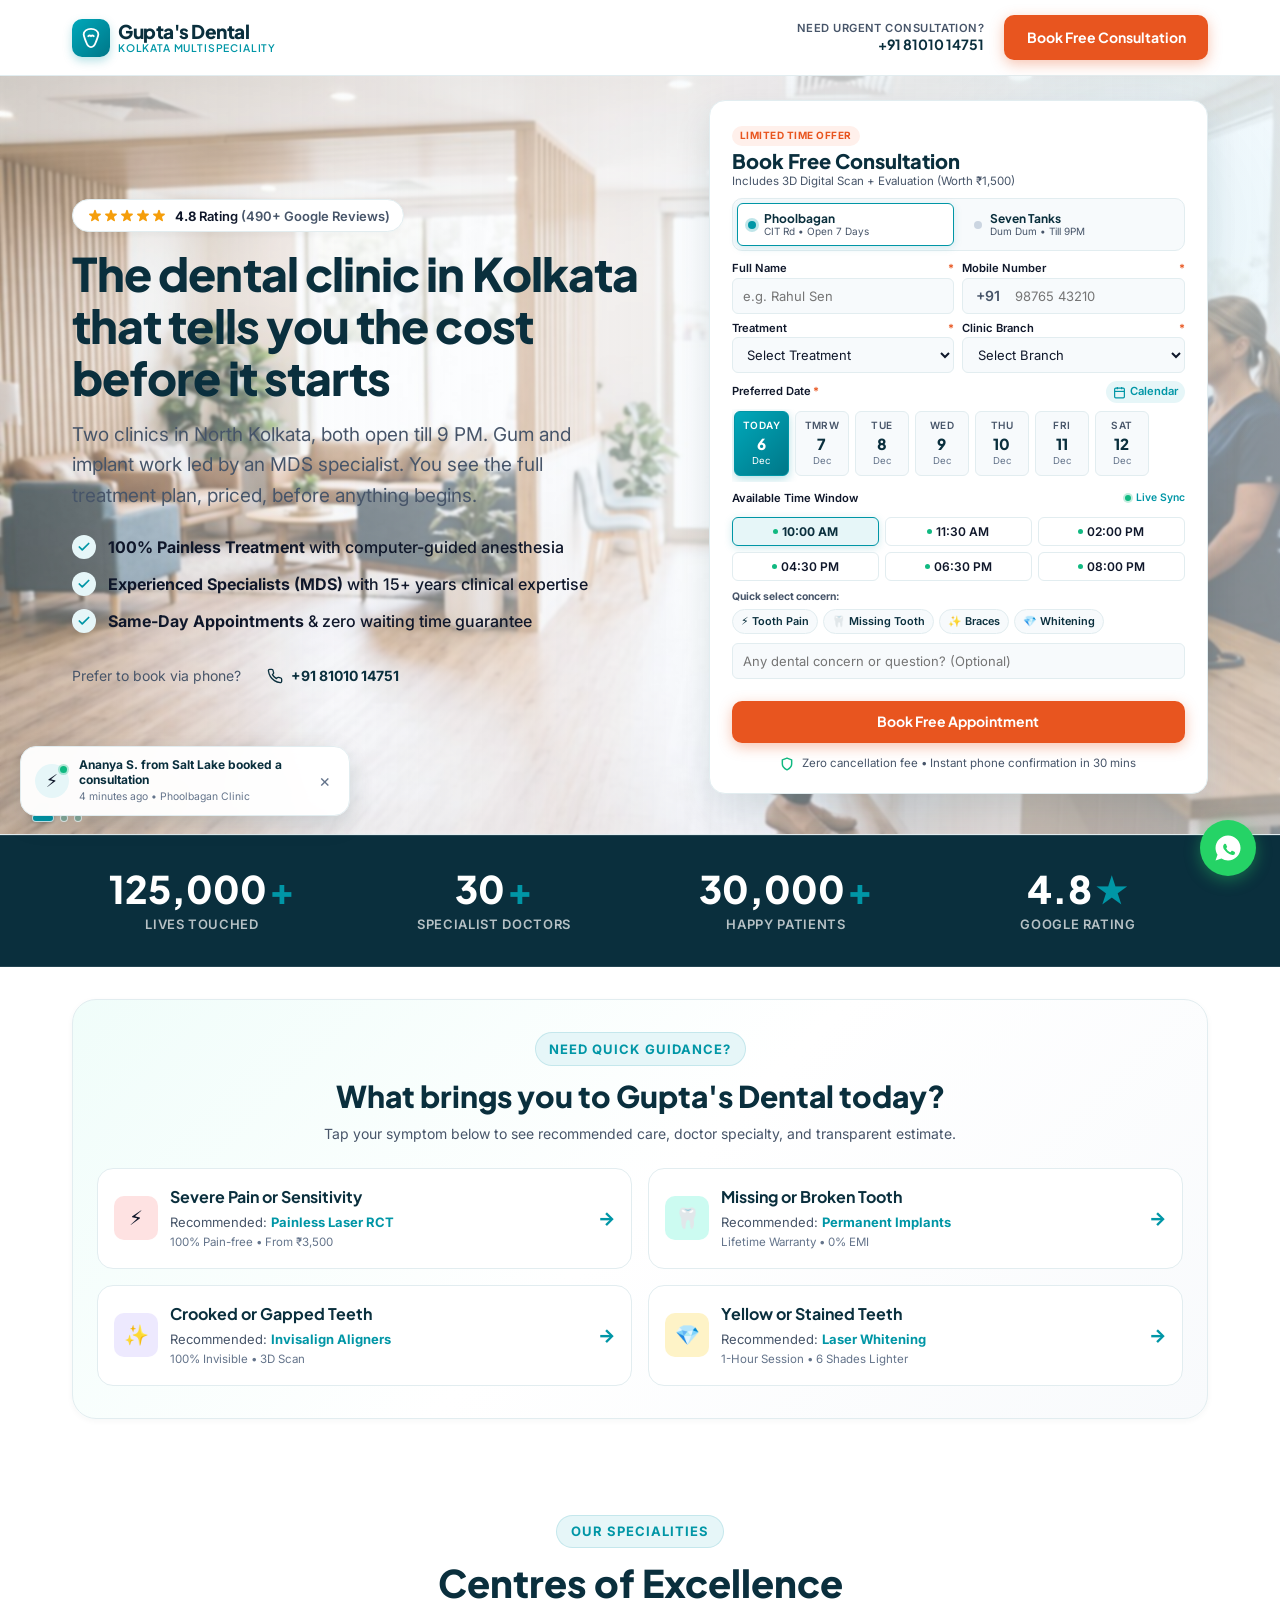
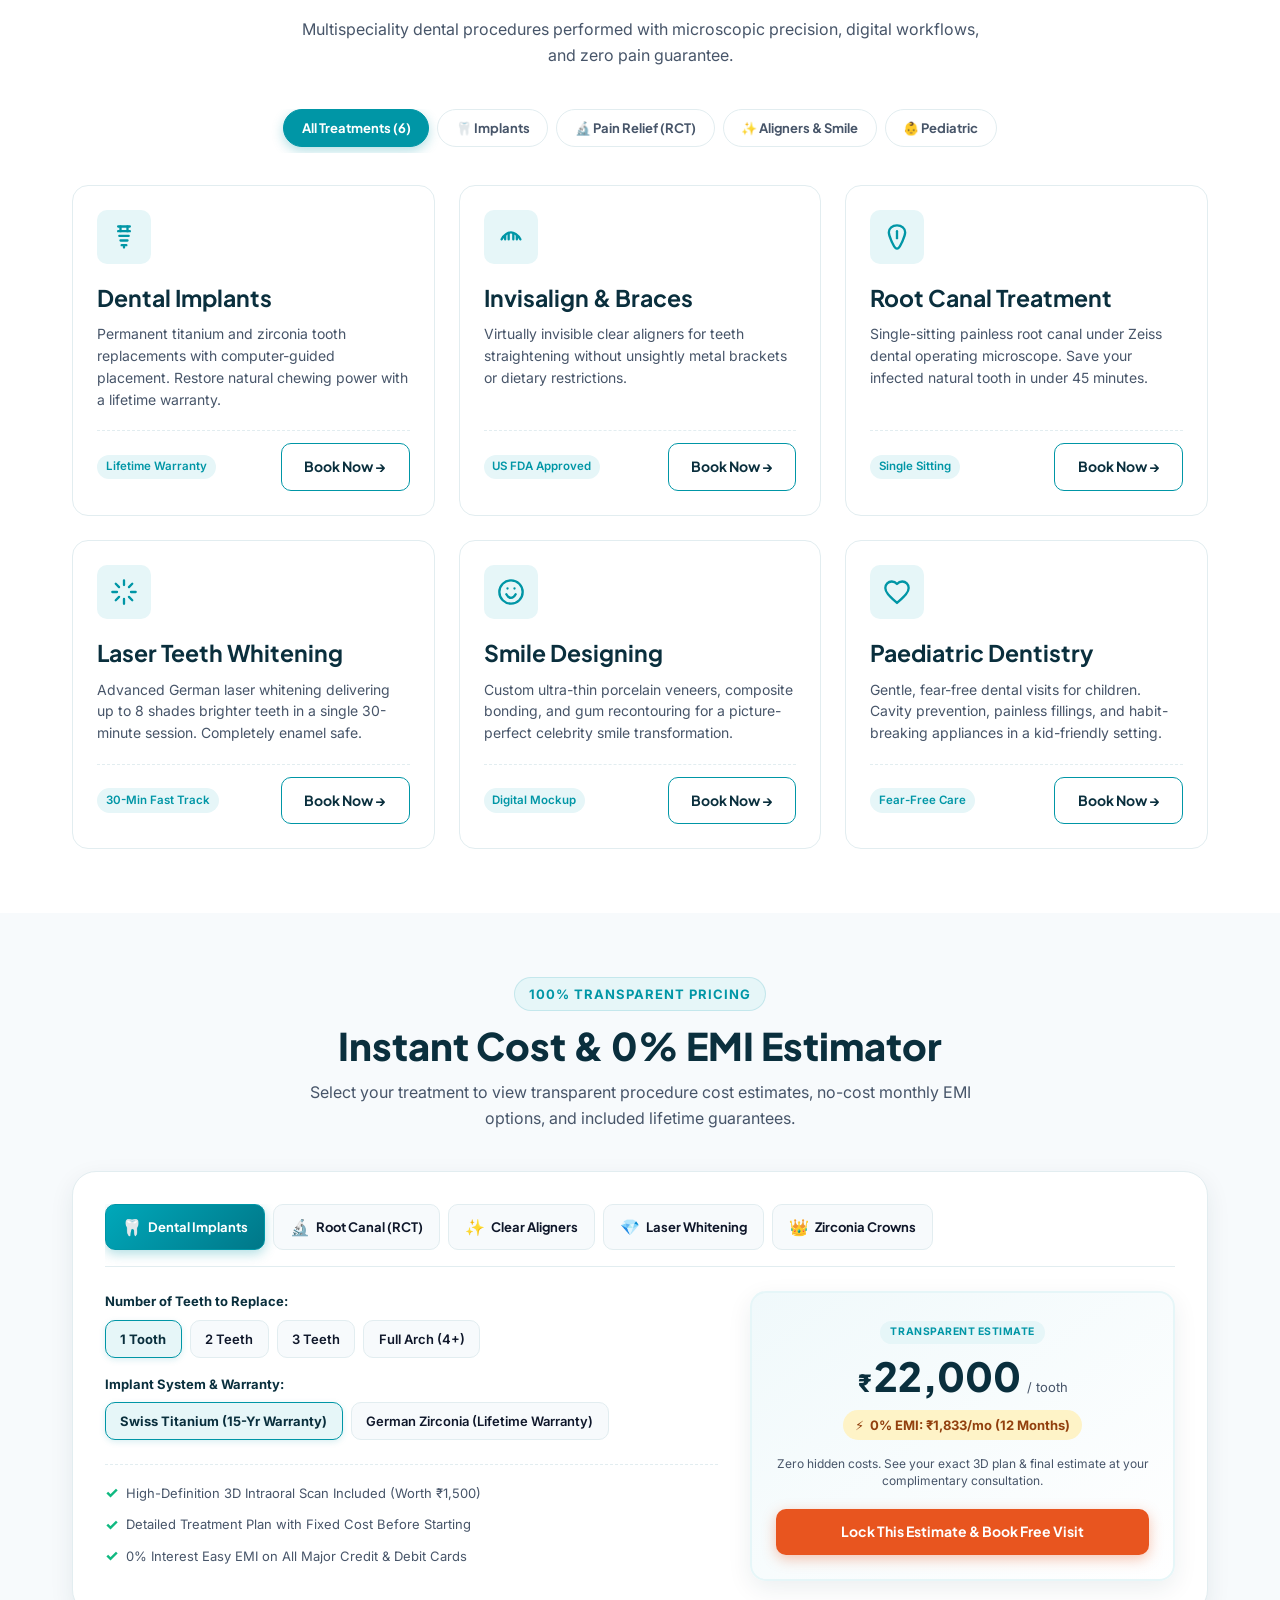
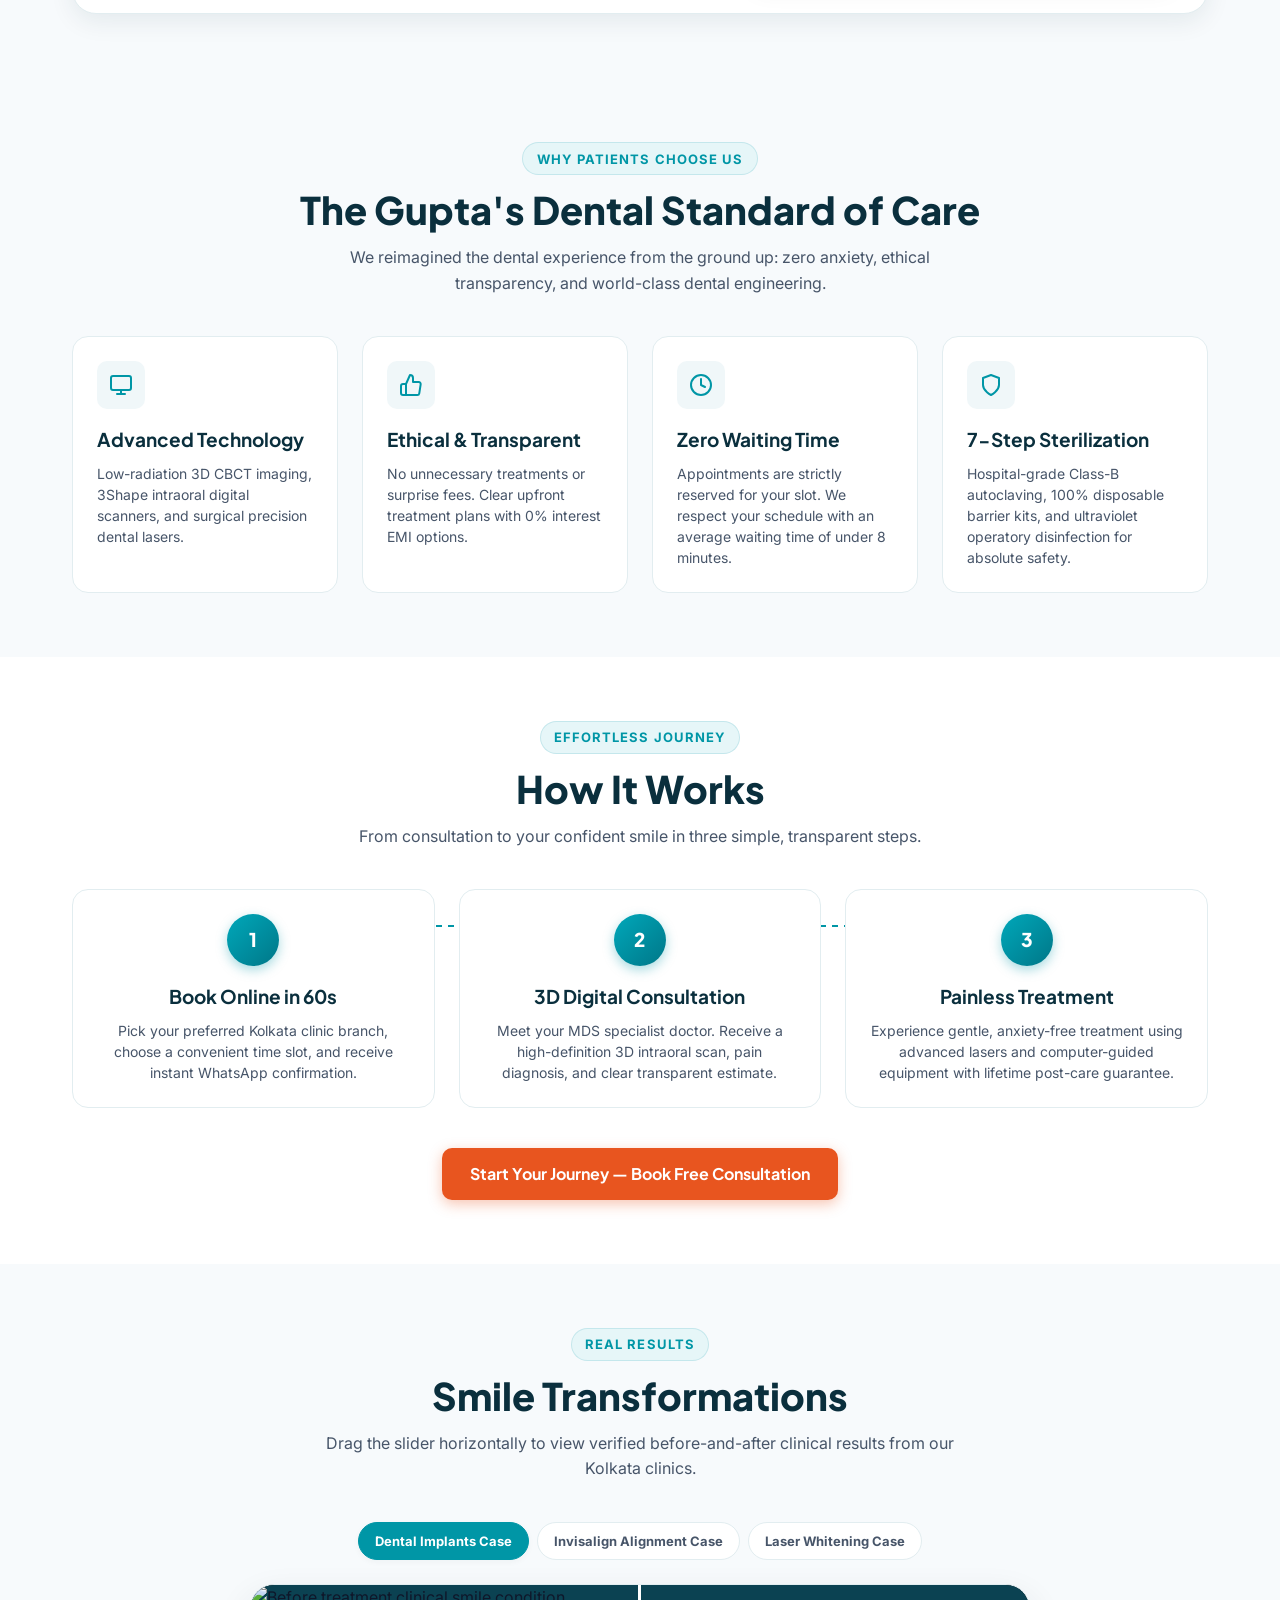
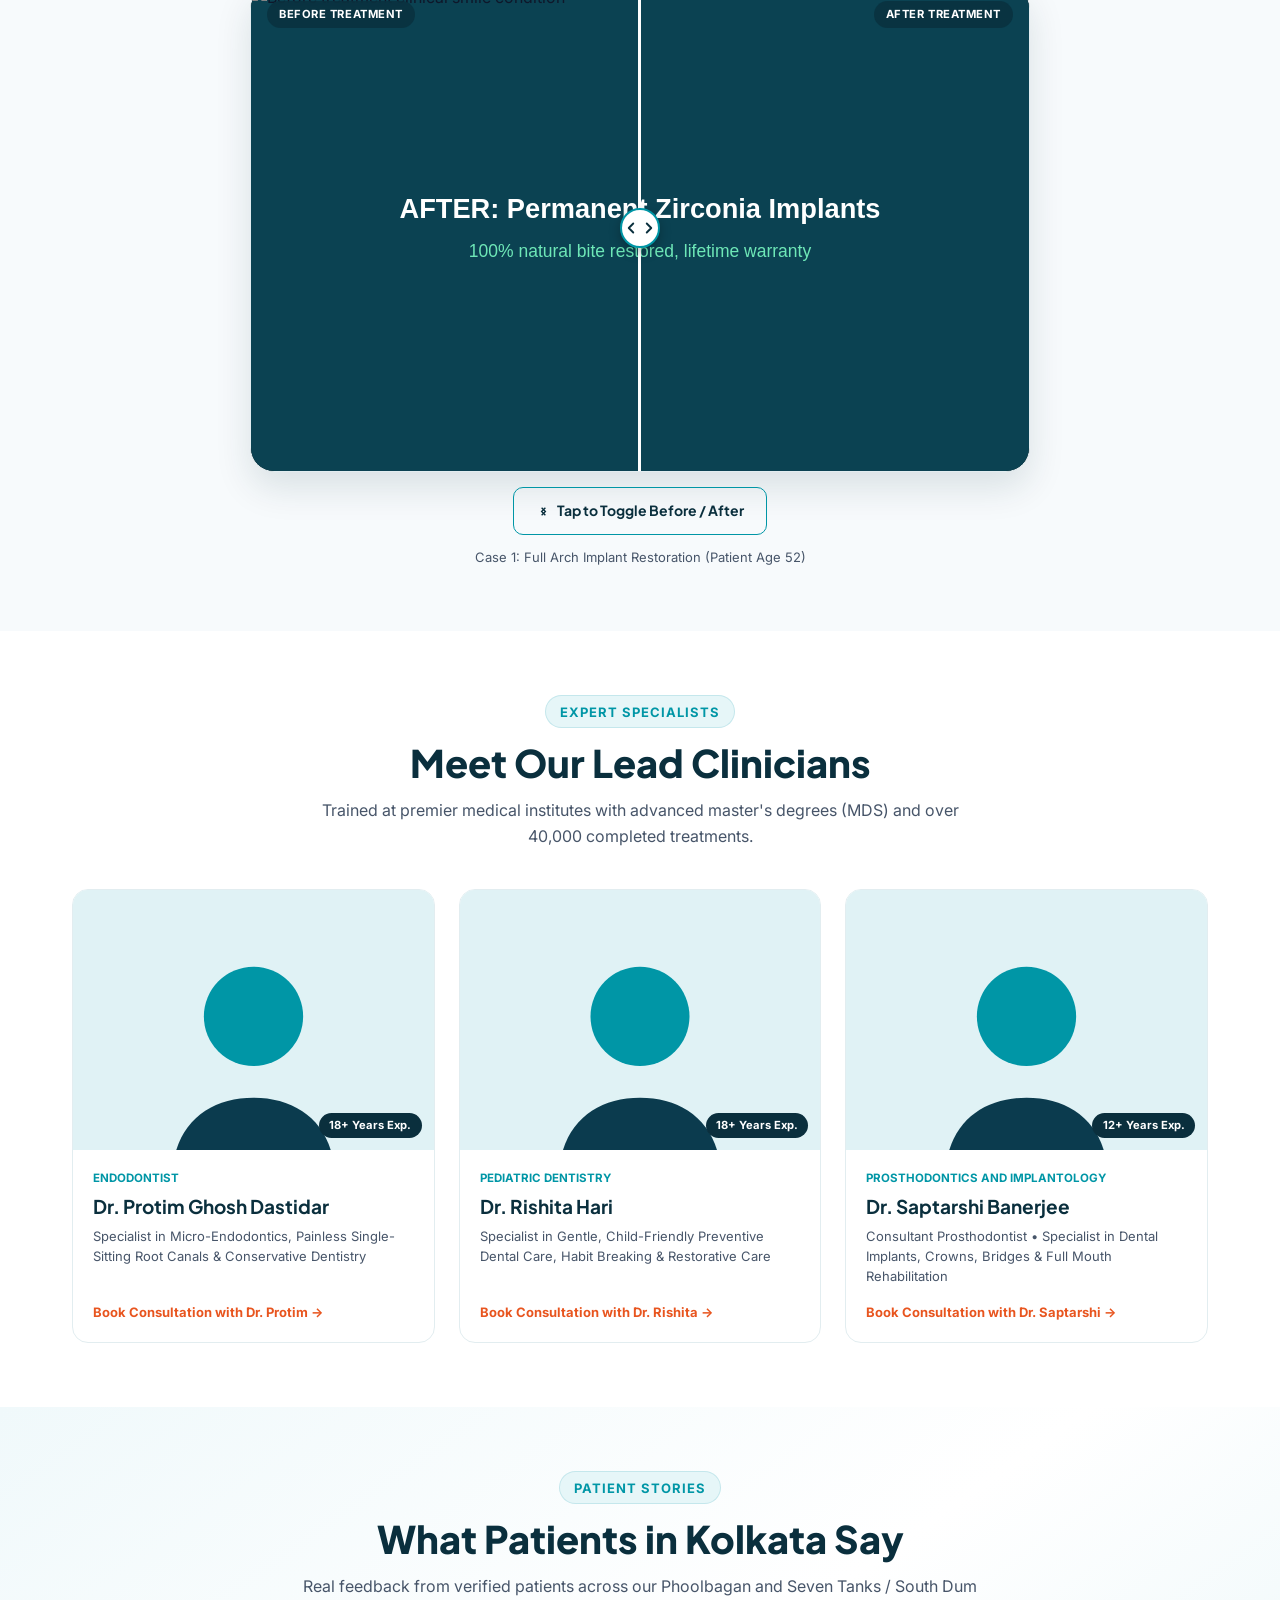
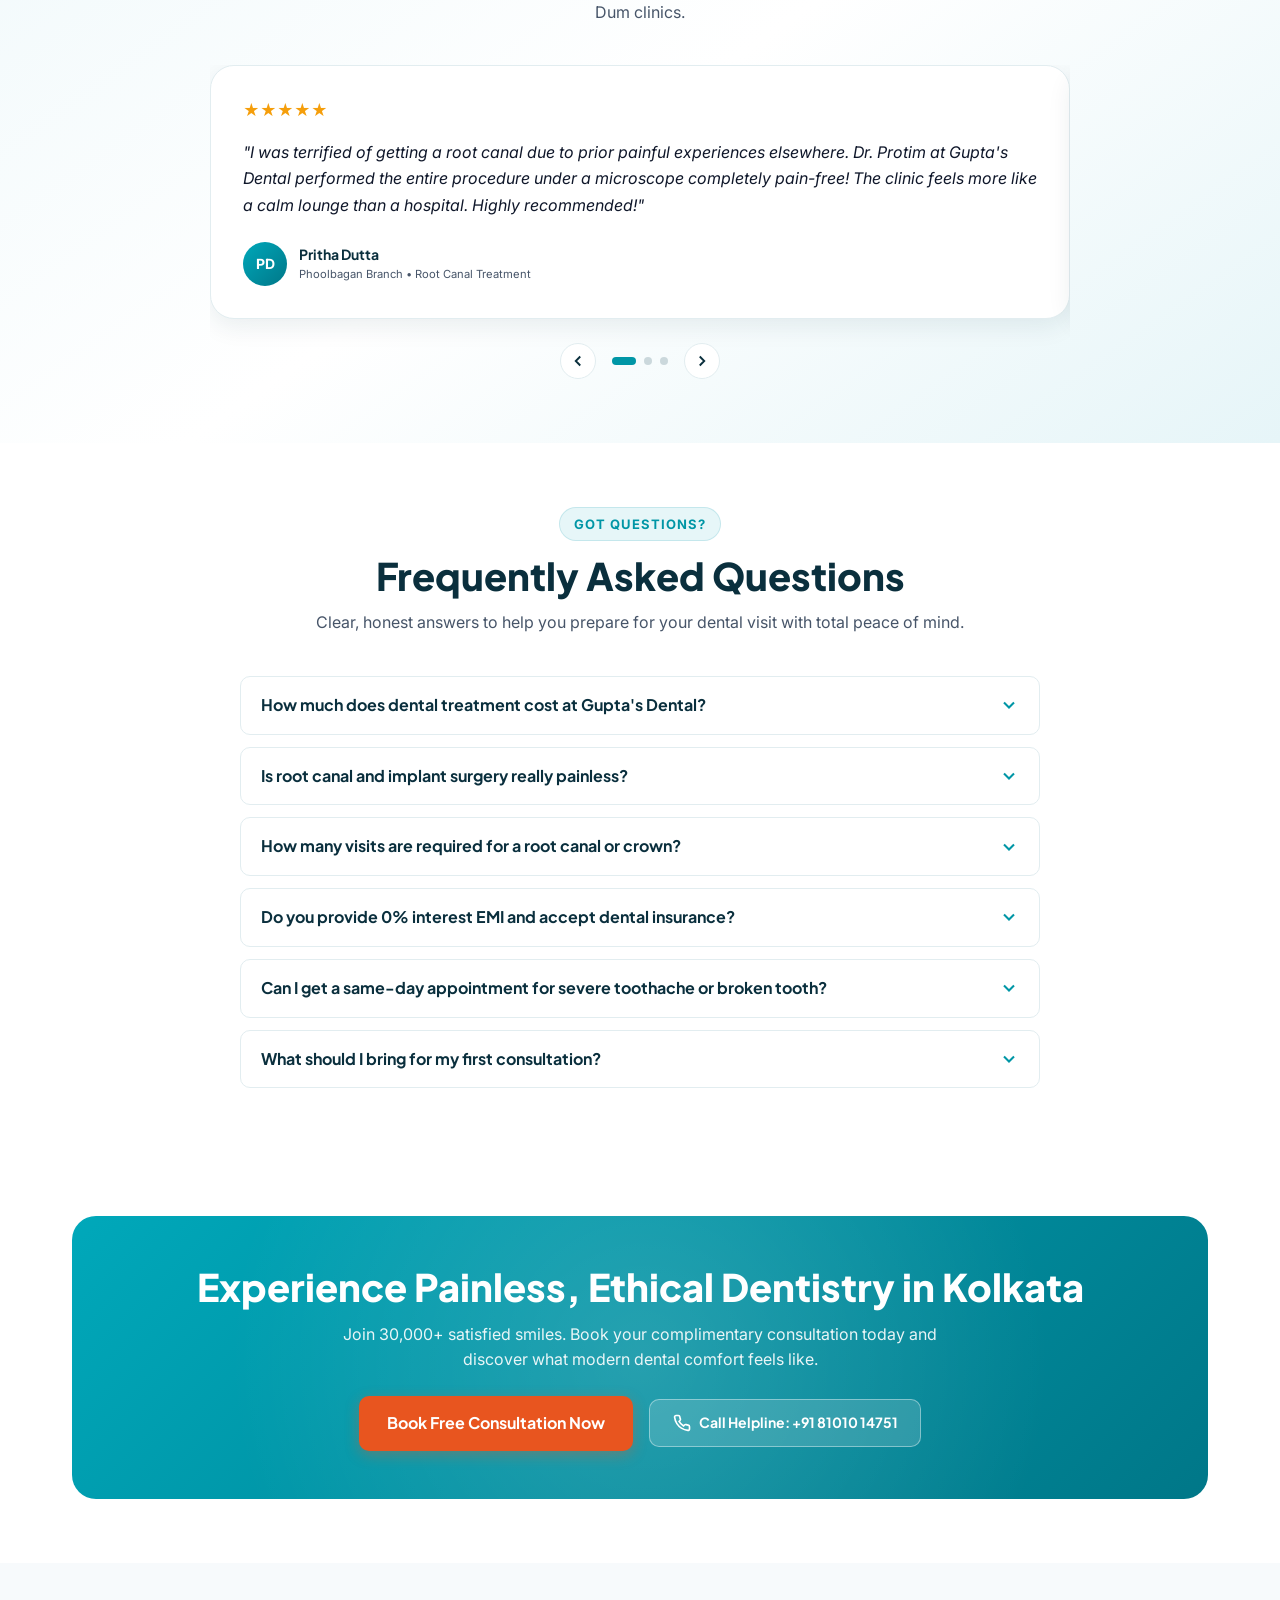
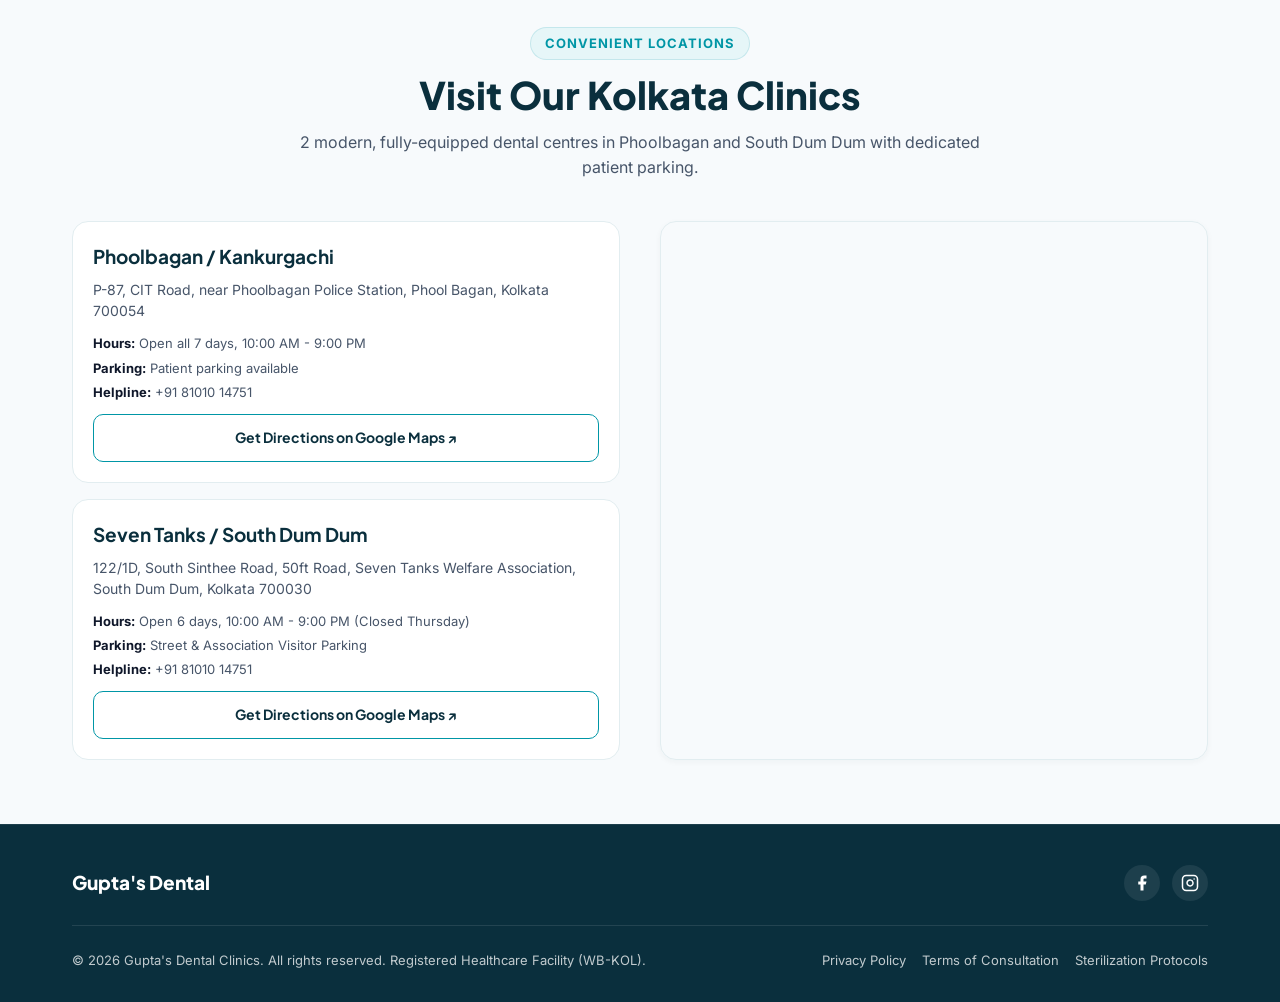
==== index.html @ f4a296d0 "Add mobile-first interactive features, cost estimatior and live slot chips" ====
<!DOCTYPE html>
<html lang="en">

<head>
    <meta charset="UTF-8">
    <meta name="viewport" content="width=device-width, initial-scale=1.0">

    <!-- SEO Meta Tags -->
    <title>Gupta's Dental | Advanced Painless Dental Care & Implants in Kolkata</title>
    <meta name="description"
        content="Book a free consultation at Gupta's Dental, Kolkata's premier clinic for dental implants, Invisalign clear aligners, painless root canals, and teeth whitening. Branches in Phoolbagan / Kankurgachi and Seven Tanks / South Dum Dum.">
    <meta name="keywords"
        content="Guptas Dental, Gupta's Dental Kolkata, dental clinic Phoolbagan, dental clinic South Dum Dum, dentist Kankurgachi, dentist Seven Tanks, dental implants Kolkata, root canal Kolkata">
    <link rel="canonical" href="https://guptasdental.in/">

    <!-- Favicon & App Icons -->
    <link rel="icon" type="image/svg+xml" href="favicon.svg">
    <link rel="icon" type="image/png" sizes="64x64" href="favicon.png">
    <link rel="apple-touch-icon" sizes="180x180" href="apple-touch-icon.png">
    <meta name="theme-color" content="#0d9488">

    <!-- Open Graph / Social Sharing -->
    <meta property="og:type" content="website">
    <meta property="og:title" content="Gupta's Dental | Your Smile, Our Priority">
    <meta property="og:description"
        content="Kolkata's trusted multispeciality dental clinic in Phoolbagan and South Dum Dum. 30+ specialists, painless procedures, 4.8★ Google rating. Book your free consultation today.">
    <meta property="og:image" content="https://guptasdental.in/images/og-preview.jpg">

    <!-- Google Fonts Preconnect -->
    <link rel="preconnect" href="https://fonts.googleapis.com">
    <link rel="preconnect" href="https://fonts.gstatic.com" crossorigin>
    <link
        href="https://fonts.googleapis.com/css2?family=Inter:wght@400;500;600&family=Plus+Jakarta+Sans:wght@600;700;800&display=swap"
        rel="stylesheet">

    <link rel="stylesheet" href="style.css">

    <!-- LocalBusiness Schema (JSON-LD) for Dental Clinic -->
    <script type="application/ld+json">
  {
    "@context": "https://schema.org",
    "@type": "Dentist",
    "name": "Gupta's Dental",
    "image": "https://guptasdental.in/images/clinic.jpg",
    "telephone": "+91-81010-14751",
    "email": "prasaha018@gmail.com",
    "priceRange": "₹₹",
    "address": {
      "@type": "PostalAddress",
      "streetAddress": "P-87, CIT Road, near Phoolbagan Police Station, Phool Bagan",
      "addressLocality": "Kolkata",
      "addressRegion": "West Bengal",
      "postalCode": "700054",
      "addressCountry": "IN"
    },
    "geo": {
      "@type": "GeoCoordinates",
      "latitude": "22.575677",
      "longitude": "88.390544"
    },
      "latitude": "22.550239",
      "longitude": "88.351230"
    },
    "openingHoursSpecification": {
      "@type": "OpeningHoursSpecification",
      "dayOfWeek": ["Monday", "Tuesday", "Wednesday", "Thursday", "Friday", "Saturday", "Sunday"],
      "opens": "09:00",
      "closes": "21:00"
    },
    "aggregateRating": {
      "@type": "AggregateRating",
      "ratingValue": "4.8",
      "reviewCount": "490"
    }
  }
  </script>
</head>

<body>

    <!-- ========================================================================
       SECTION 1: Minimal Sticky Header
       ======================================================================== -->
    <header class="site-header" role="banner">
        <div class="container header-container">

            <!-- Brand Logo Left -->
            <a href="#" class="brand-logo" aria-label="Gupta's Dental Home">
                <div class="brand-icon-box" aria-hidden="true">
                    <!-- Medical Tooth SVG Icon -->
                    <svg width="22" height="22" viewBox="0 0 24 24" fill="none" stroke="currentColor" stroke-width="2"
                        stroke-linecap="round" stroke-linejoin="round">
                        <path
                            d="M12 2C7.5 2 4 4.5 4 8c0 2.5 1.5 5 2.5 8 .8 2.3 2 6 5.5 6s4.7-3.7 5.5-6c1-3 2.5-5.5 2.5-8 0-3.5-3.5-6-8-6z">
                        </path>
                        <path d="M9 10c1-1 2-1 3 0 1-1 2-1 3 0"></path>
                    </svg>
                </div>
                <div class="brand-text">
                    <!-- PLACEHOLDER: Brand Name & Tagline -->
                    <span class="brand-title" data-brand-name>Gupta's Dental</span>
                    <span class="brand-tag">Kolkata Multispeciality</span>
                </div>
            </a>

            <!-- Header Actions Right -->
            <div class="header-actions">
                <!-- Desktop Phone Display -->
                <a href="tel:+918101014751" class="header-phone-text" data-brand-tel aria-label="Call Gupta's Dental">
                    <span class="header-phone-label">Need urgent consultation?</span>
                    <span class="header-phone-number" data-brand-phone>+91 81010 14751</span>
                </a>

                <!-- Mobile Tap-to-Call Icon Button -->
                <a href="tel:+918101014751" class="header-call-btn" data-brand-tel
                    aria-label="Tap to Call Dental Clinic">
                    <svg width="18" height="18" viewBox="0 0 24 24" fill="none" stroke="currentColor" stroke-width="2.2"
                        stroke-linecap="round" stroke-linejoin="round">
                        <path
                            d="M22 16.92v3a2 2 0 0 1-2.18 2 19.79 19.79 0 0 1-8.63-3.07 19.5 19.5 0 0 1-6-6 19.79 19.79 0 0 1-3.07-8.67A2 2 0 0 1 4.11 2h3a2 2 0 0 1 2 1.72 12.84 12.84 0 0 0 .7 2.81 2 2 0 0 1-.45 2.11L8.09 9.91a16 16 0 0 0 6 6l1.27-1.27a2 2 0 0 1 2.11-.45 12.84 12.84 0 0 0 2.81.7A2 2 0 0 1 22 16.92z">
                        </path>
                    </svg>
                </a>

                <!-- Primary Header CTA Button -->
                <button type="button" class="btn btn-cta" data-scroll-to-form>
                    Book Free Consultation
                </button>
            </div>

        </div>
    </header>

    <main id="main-content">

        <!-- ========================================================================
         SECTION 2: Hero with Direct Booking Form (Above The Fold)
         ======================================================================== -->
        <section class="hero-section" id="hero" aria-labelledby="hero-title">
            <!-- Hero Auto-Sliding Background Images -->
            <!-- PLACEHOLDER: Hero Clinic Background Carousel (Image1, image2, Image3) -->
            <div class="hero-bg-slider" id="hero-bg-slider" aria-hidden="true">
                <div class="hero-bg-track" id="hero-bg-track">
                    <div class="hero-bg-slide active">
                        <picture>
                            <source srcset="images/Image1-web.jpg" type="image/jpeg">
                            <img src="images/Image1.png" alt="" fetchpriority="high">
                        </picture>
                    </div>
                    <div class="hero-bg-slide">
                        <picture>
                            <source srcset="images/image2-web.jpg" type="image/jpeg">
                            <img src="images/image2.png" alt="" loading="lazy">
                        </picture>
                    </div>
                    <div class="hero-bg-slide">
                        <picture>
                            <source srcset="images/Image3-web.jpg" type="image/jpeg">
                            <img src="images/Image3.png" alt="" loading="lazy">
                        </picture>
                    </div>
                </div>
                <!-- High-contrast medical scrim overlay -->
                <div class="hero-bg-overlay"></div>
                <!-- Subtle background slide indicator dots -->
                <div class="hero-bg-indicators" id="hero-bg-indicators"></div>
            </div>

            <div class="container hero-container">
                <div class="hero-grid">

                    <!-- Left Column: Trust, Headline, Bullets -->
                    <div class="hero-content">

                        <!-- Google Review Rating Badge -->
                        <div class="rating-badge" role="region" aria-label="Google Patient Rating">
                            <div class="stars" aria-hidden="true">
                                <!-- 5 Stars SVG -->
                                <svg width="16" height="16" fill="currentColor" viewBox="0 0 20 20">
                                    <path
                                        d="M9.049 2.927c.3-.921 1.603-.921 1.902 0l1.07 3.292a1 1 0 00.95.69h3.462c.969 0 1.371 1.24.588 1.81l-2.8 2.034a1 1 0 00-.364 1.118l1.07 3.292c.3.921-.755 1.688-1.54 1.118l-2.8-2.034a1 1 0 00-1.175 0l-2.8 2.034c-.784.57-1.838-.197-1.539-1.118l1.07-3.292a1 1 0 00-.364-1.118L2.98 8.72c-.783-.57-.38-1.81.588-1.81h3.461a1 1 0 00.951-.69l1.07-3.292z" />
                                </svg>
                                <svg width="16" height="16" fill="currentColor" viewBox="0 0 20 20">
                                    <path
                                        d="M9.049 2.927c.3-.921 1.603-.921 1.902 0l1.07 3.292a1 1 0 00.95.69h3.462c.969 0 1.371 1.24.588 1.81l-2.8 2.034a1 1 0 00-.364 1.118l1.07 3.292c.3.921-.755 1.688-1.54 1.118l-2.8-2.034a1 1 0 00-1.175 0l-2.8 2.034c-.784.57-1.838-.197-1.539-1.118l1.07-3.292a1 1 0 00-.364-1.118L2.98 8.72c-.783-.57-.38-1.81.588-1.81h3.461a1 1 0 00.951-.69l1.07-3.292z" />
                                </svg>
                                <svg width="16" height="16" fill="currentColor" viewBox="0 0 20 20">
                                    <path
                                        d="M9.049 2.927c.3-.921 1.603-.921 1.902 0l1.07 3.292a1 1 0 00.95.69h3.462c.969 0 1.371 1.24.588 1.81l-2.8 2.034a1 1 0 00-.364 1.118l1.07 3.292c.3.921-.755 1.688-1.54 1.118l-2.8-2.034a1 1 0 00-1.175 0l-2.8 2.034c-.784.57-1.838-.197-1.539-1.118l1.07-3.292a1 1 0 00-.364-1.118L2.98 8.72c-.783-.57-.38-1.81.588-1.81h3.461a1 1 0 00.951-.69l1.07-3.292z" />
                                </svg>
                                <svg width="16" height="16" fill="currentColor" viewBox="0 0 20 20">
                                    <path
                                        d="M9.049 2.927c.3-.921 1.603-.921 1.902 0l1.07 3.292a1 1 0 00.95.69h3.462c.969 0 1.371 1.24.588 1.81l-2.8 2.034a1 1 0 00-.364 1.118l1.07 3.292c.3.921-.755 1.688-1.54 1.118l-2.8-2.034a1 1 0 00-1.175 0l-2.8 2.034c-.784.57-1.838-.197-1.539-1.118l1.07-3.292a1 1 0 00-.364-1.118L2.98 8.72c-.783-.57-.38-1.81.588-1.81h3.461a1 1 0 00.951-.69l1.07-3.292z" />
                                </svg>
                                <svg width="16" height="16" fill="currentColor" viewBox="0 0 20 20">
                                    <path
                                        d="M9.049 2.927c.3-.921 1.603-.921 1.902 0l1.07 3.292a1 1 0 00.95.69h3.462c.969 0 1.371 1.24.588 1.81l-2.8 2.034a1 1 0 00-.364 1.118l1.07 3.292c.3.921-.755 1.688-1.54 1.118l-2.8-2.034a1 1 0 00-1.175 0l-2.8 2.034c-.784.57-1.838-.197-1.539-1.118l1.07-3.292a1 1 0 00-.364-1.118L2.98 8.72c-.783-.57-.38-1.81.588-1.81h3.461a1 1 0 00.951-.69l1.07-3.292z" />
                                </svg>
                            </div>
                            <!-- PLACEHOLDER: Rating statistics -->
                            <span class="rating-text"><strong>4.8</strong> Rating <span class="rating-source">(490+
                                    Google Reviews)</span></span>
                        </div>

                        <!-- Main Headline -->
                        <h1 id="hero-title" class="hero-headline">
                            The dental clinic in Kolkata that tells you the cost before it starts
                        </h1>

                        <!-- One-Line Subheading -->
                        <!-- PLACEHOLDER: Hero Subheading Text -->
                        <p class="hero-subhead">
                            Two clinics in North Kolkata, both open till 9 PM. Gum and implant work led by an MDS
                            specialist. You see the full treatment plan, priced, before anything begins.
                        </p>

                        <!-- 3 Trust Bullets -->
                        <!-- PLACEHOLDER: 3 Trust Bullets -->
                        <ul class="hero-bullets">
                            <li class="hero-bullet-item">
                                <span class="bullet-icon" aria-hidden="true">
                                    <svg width="14" height="14" viewBox="0 0 24 24" fill="none" stroke="currentColor"
                                        stroke-width="3" stroke-linecap="round" stroke-linejoin="round">
                                        <polyline points="20 6 9 17 4 12"></polyline>
                                    </svg>
                                </span>
                                <span><strong>100% Painless Treatment</strong> with computer-guided anesthesia</span>
                            </li>
                            <li class="hero-bullet-item">
                                <span class="bullet-icon" aria-hidden="true">
                                    <svg width="14" height="14" viewBox="0 0 24 24" fill="none" stroke="currentColor"
                                        stroke-width="3" stroke-linecap="round" stroke-linejoin="round">
                                        <polyline points="20 6 9 17 4 12"></polyline>
                                    </svg>
                                </span>
                                <span><strong>Experienced Specialists (MDS)</strong> with 15+ years clinical
                                    expertise</span>
                            </li>
                            <li class="hero-bullet-item">
                                <span class="bullet-icon" aria-hidden="true">
                                    <svg width="14" height="14" viewBox="0 0 24 24" fill="none" stroke="currentColor"
                                        stroke-width="3" stroke-linecap="round" stroke-linejoin="round">
                                        <polyline points="20 6 9 17 4 12"></polyline>
                                    </svg>
                                </span>
                                <span><strong>Same-Day Appointments</strong> & zero waiting time guarantee</span>
                            </li>
                        </ul>

                        <!-- Quick Direct Call Prompt -->
                        <div class="hero-quick-call">
                            <span>Prefer to book via phone?</span>
                            <a href="tel:+918101014751" class="btn-phone" data-brand-tel>
                                <svg width="16" height="16" viewBox="0 0 24 24" fill="none" stroke="currentColor"
                                    stroke-width="2" stroke-linecap="round" stroke-linejoin="round">
                                    <path
                                        d="M22 16.92v3a2 2 0 0 1-2.18 2 19.79 19.79 0 0 1-8.63-3.07 19.5 19.5 0 0 1-6-6 19.79 19.79 0 0 1-3.07-8.67A2 2 0 0 1 4.11 2h3a2 2 0 0 1 2 1.72 12.84 12.84 0 0 0 .7 2.81 2 2 0 0 1-.45 2.11L8.09 9.91a16 16 0 0 0 6 6l1.27-1.27a2 2 0 0 1 2.11-.45 12.84 12.84 0 0 0 2.81.7A2 2 0 0 1 22 16.92z">
                                    </path>
                                </svg>
                                <strong data-brand-phone>+91 81010 14751</strong>
                            </a>
                        </div>

                    </div>

                    <!-- Right Column: Hero High-Converting Booking Form Card -->
                    <div class="booking-card" id="booking-card" aria-labelledby="booking-form-heading">

                        <div class="booking-header">
                            <span class="booking-badge">Limited Time Offer</span>
                            <h2 id="booking-form-heading" class="booking-title">Book Free Consultation</h2>
                            <p class="booking-desc">Includes 3D Digital Scan + Evaluation (Worth ₹1,500)</p>

                            <!-- Interactive Branch Segment Selector (Mobile-First Touch) -->
                            <div class="branch-segment" id="branch-segment" role="tablist" aria-label="Select Clinic Branch">
                                <button type="button" class="branch-pill is-active" data-branch="Phoolbagan / Kankurgachi" role="tab" aria-selected="true">
                                    <span class="branch-pill-dot"></span>
                                    <span class="branch-pill-body">
                                        <span class="branch-pill-title">Phoolbagan</span>
                                        <span class="branch-pill-sub">CIT Rd • Open 7 Days</span>
                                    </span>
                                </button>
                                <button type="button" class="branch-pill" data-branch="Seven Tanks / South Dum Dum" role="tab" aria-selected="false">
                                    <span class="branch-pill-dot"></span>
                                    <span class="branch-pill-body">
                                        <span class="branch-pill-title">Seven Tanks</span>
                                        <span class="branch-pill-sub">Dum Dum • Till 9PM</span>
                                    </span>
                                </button>
                            </div>
                        </div>

                        <!-- Booking Form Component -->
                        <form id="booking-form" novalidate>

                            <!-- Anti-Spam Honeypot Field -->
                            <div class="hp-field" aria-hidden="true">
                                <label for="form-website">Leave blank</label>
                                <input type="text" id="form-website" name="website" tabindex="-1" autocomplete="off">
                            </div>

                            <div class="form-grid">

                                <!-- Row 1: Full Name & Mobile Number (2-Col) -->
                                <div class="form-grid-2col">
                                    <div class="form-group">
                                        <label for="form-name" class="form-label">
                                            Full Name <span class="req" aria-hidden="true">*</span>
                                        </label>
                                        <input type="text" id="form-name" class="form-control"
                                            placeholder="e.g. Rahul Sen" required autocomplete="name">
                                        <div class="form-error-msg" id="error-name" role="alert"></div>
                                    </div>

                                    <div class="form-group">
                                        <label for="form-phone" class="form-label">
                                            Mobile Number <span class="req" aria-hidden="true">*</span>
                                        </label>
                                        <div class="phone-input-wrap">
                                            <span class="phone-prefix" aria-hidden="true">+91</span>
                                            <input type="tel" id="form-phone" class="form-control"
                                                placeholder="98765 43210" maxlength="10" required autocomplete="tel">
                                        </div>
                                        <div class="form-error-msg" id="error-phone" role="alert"></div>
                                    </div>
                                </div>

                                <!-- 3 & 4. Treatment & Branch 2-Column Grid -->
                                <div class="form-grid-2col">
                                    <!-- Treatment Selection -->
                                    <div class="form-group">
                                        <label for="form-treatment" class="form-label">
                                            Treatment <span class="req" aria-hidden="true">*</span>
                                        </label>
                                        <select id="form-treatment" class="form-control" required>
                                            <option value="">Select Treatment</option>
                                            <!-- Populated via script.js from CLINIC_CONFIG -->
                                        </select>
                                        <div class="form-error-msg" id="error-treatment" role="alert"></div>
                                    </div>

                                    <!-- Clinic Branch (Synchronized with Branch Segment) -->
                                    <div class="form-group">
                                        <label for="form-branch" class="form-label">
                                            Clinic Branch <span class="req" aria-hidden="true">*</span>
                                        </label>
                                        <select id="form-branch" class="form-control" required>
                                            <option value="">Select Branch</option>
                                            <!-- Populated via script.js from CLINIC_CONFIG -->
                                        </select>
                                        <div class="form-error-msg" id="error-branch" role="alert"></div>
                                    </div>
                                </div>

                                <!-- Preferred Date (Horizontal Quick Date Strip + Picker) -->
                                <div class="form-group date-picker-group">
                                    <div class="date-header-row">
                                        <label for="form-date" class="form-label">
                                            Preferred Date <span class="req" aria-hidden="true">*</span>
                                        </label>
                                        <label for="form-date" class="date-picker-trigger" title="Select custom date">
                                            <svg width="13" height="13" viewBox="0 0 24 24" fill="none" stroke="currentColor" stroke-width="2.2">
                                                <rect x="3" y="4" width="18" height="18" rx="2" ry="2"></rect>
                                                <line x1="16" y1="2" x2="16" y2="6"></line>
                                                <line x1="8" y1="2" x2="8" y2="6"></line>
                                                <line x1="3" y1="10" x2="21" y2="10"></line>
                                            </svg>
                                            <span>Calendar</span>
                                        </label>
                                    </div>
                                    <!-- Dynamic 7-Day Mobile Quick Date Strip -->
                                    <div class="quick-dates-scroll" id="quick-dates-strip" role="radiogroup" aria-label="Select Date">
                                        <!-- Built dynamically in script.js -->
                                    </div>
                                    <input type="date" id="form-date" class="form-control date-input-hidden" required>
                                    <div class="form-error-msg" id="error-date" role="alert"></div>
                                </div>

                                <!-- Available Time Window (Visual Touch Chips + Select) -->
                                <div class="form-group slot-picker-group">
                                    <div class="slot-header-row">
                                        <label for="form-slot" class="form-label">
                                            Available Time Window
                                        </label>
                                        <span class="slot-live-status">
                                            <span class="slot-live-dot"></span> Live Sync
                                        </span>
                                    </div>
                                    <select id="form-slot" class="form-control slot-select-hidden">
                                        <!-- Synchronized for API submission -->
                                    </select>
                                    <!-- Dynamic Interactive Slot Chips Grid -->
                                    <div class="slot-chips-grid" id="slot-chips-grid" role="radiogroup" aria-label="Select Time Slot">
                                        <!-- Populated dynamically via script.js -->
                                    </div>
                                    <div class="form-error-msg" id="error-slot" role="alert"></div>
                                </div>

                                <!-- Row 4: Quick Concern Tags & Optional Note -->
                                <div class="form-group concern-input-group">
                                    <div class="quick-concerns-box">
                                        <span class="quick-concerns-label">Quick select concern:</span>
                                        <div class="quick-concerns-list">
                                            <button type="button" class="concern-pill" data-concern-treatment="Microscopic Root Canal (RCT)" data-concern-text="Severe toothache / sensitivity">⚡ Tooth Pain</button>
                                            <button type="button" class="concern-pill" data-concern-treatment="Dental Implants" data-concern-text="Missing tooth replacement">🦷 Missing Tooth</button>
                                            <button type="button" class="concern-pill" data-concern-treatment="Invisalign & Clear Braces" data-concern-text="Looking for clear braces">✨ Braces</button>
                                            <button type="button" class="concern-pill" data-concern-treatment="Laser Teeth Whitening" data-concern-text="Yellow stains / whitening">💎 Whitening</button>
                                        </div>
                                    </div>
                                    <input type="text" id="form-message" class="form-control"
                                        placeholder="Any dental concern or question? (Optional)">
                                </div>

                                <div class="form-error-msg" id="error-form" role="alert"
                                    style="margin-bottom: var(--space-2); text-align: center; font-size: 0.75rem;"></div>

                                <!-- Submit Button -->
                                <button type="submit" id="form-submit-btn" class="btn btn-cta btn-block">
                                    Book Free Appointment
                                </button>

                            </div>

                            <!-- Reassurance Micro-Copy -->
                            <div class="form-trust-note">
                                <svg width="14" height="14" viewBox="0 0 24 24" fill="none" stroke="currentColor"
                                    stroke-width="2.5" stroke-linecap="round" stroke-linejoin="round">
                                    <path d="M12 22s8-4 8-10V5l-8-3-8 3v7c0 6 8 10 8 10z"></path>
                                </svg>
                                <span>Zero cancellation fee • Instant phone confirmation in 30 mins</span>
                            </div>

                        </form>

                        <!-- Success State Screen (Replaces Form on Submission) -->
                        <div id="booking-success-card" class="booking-success-card" role="alert" aria-live="polite">
                            <div class="success-icon-wrap" aria-hidden="true">
                                <svg width="34" height="34" viewBox="0 0 24 24" fill="none" stroke="currentColor"
                                    stroke-width="3" stroke-linecap="round" stroke-linejoin="round">
                                    <polyline points="20 6 9 17 4 12"></polyline>
                                </svg>
                            </div>
                            <h3 class="success-title">Consultation Reserved!</h3>
                            <p class="success-message">
                                Thank you! Our clinic coordinator will call you within <strong>30 minutes</strong> to
                                finalize your appointment time and doctor assignment.
                            </p>

                            <!-- Summary Card -->
                            <div class="booking-summary-box">
                                <div class="summary-row">
                                    <span class="summary-label">Booking ID:</span>
                                    <span class="summary-value" id="summary-booking-id"
                                        style="font-weight: 700; color: var(--primary); letter-spacing: 0.04em;">-</span>
                                </div>
                                <div class="summary-row">
                                    <span class="summary-label">Patient Name:</span>
                                    <span class="summary-value" id="summary-patient">-</span>
                                </div>
                                <div class="summary-row">
                                    <span class="summary-label">Phone:</span>
                                    <span class="summary-value" id="summary-phone">-</span>
                                </div>
                                <div class="summary-row">
                                    <span class="summary-label">Treatment:</span>
                                    <span class="summary-value" id="summary-treatment">-</span>
                                </div>
                                <div class="summary-row">
                                    <span class="summary-label">Branch:</span>
                                    <span class="summary-value" id="summary-branch">-</span>
                                </div>
                                <div class="summary-row">
                                    <span class="summary-label">Date & Slot:</span>
                                    <span class="summary-value" id="summary-date">-</span>
                                </div>
                            </div>

                            <!-- 1-Tap WhatsApp Confirmation Button -->
                            <a id="btn-whatsapp-confirm" href="https://wa.me/918101014751"
                                class="btn btn-whatsapp btn-block" target="_blank" rel="noopener noreferrer"
                                style="margin-bottom: var(--space-3); padding: 0.75rem 1rem;">
                                <svg width="20" height="20" fill="currentColor" viewBox="0 0 24 24" aria-hidden="true">
                                    <path
                                        d="M12.031 6.172c-3.181 0-5.767 2.586-5.768 5.766-.001 1.298.38 2.27 1.019 3.287l-.582 2.128 2.182-.573c.978.58 1.911.928 3.145.929 3.178 0 5.767-2.587 5.768-5.766.001-3.187-2.575-5.77-5.764-5.771zm3.392 8.244c-.144.405-.837.774-1.17.824-.299.045-.677.063-1.092-.069-.252-.08-.575-.187-.988-.365-1.739-.751-2.874-2.502-2.961-2.617-.087-.116-.708-.94-.708-1.793s.448-1.273.607-1.446c.159-.173.346-.217.462-.217l.332.006c.106.005.249-.04.39.298.144.347.491 1.2.534 1.287.043.087.072.188.014.304-.058.116-.087.188-.173.289l-.26.304c-.087.086-.177.18-.076.354.101.174.449.741.964 1.201.662.591 1.221.774 1.394.86.173.086.275.072.376-.043.101-.116.433-.506.549-.68.116-.173.231-.145.39-.087s1.011.477 1.184.564.289.13.332.202c.045.072.045.419-.099.824zm-3.423-14.416c-6.627 0-12 5.373-12 12 0 2.155.57 4.175 1.564 5.925l-1.664 6.075 6.22-1.632c1.706.93 3.655 1.464 5.728 1.464 6.627 0 12-5.373 12-12 0-6.627-5.373-12-12-12z" />
                                </svg>
                                <span>Confirm Booking on WhatsApp</span>
                            </a>

                            <button type="button" class="btn btn-outline btn-block" id="btn-book-another">
                                Book Another Appointment
                            </button>
                        </div>

                    </div>

                </div>
            </div>
        </section>

        <!-- ========================================================================
         SECTION 3: Animated Trust Strip
         ======================================================================== -->
        <section class="trust-strip" aria-label="Clinic Statistics and Clinical Milestones">
            <div class="container">
                <div class="stats-grid">

                    <div class="stat-item">
                        <div class="stat-number-wrap">
                            <span class="stat-number" data-target="125000">0</span>
                            <span class="stat-suffix">+</span>
                        </div>
                        <!-- PLACEHOLDER: Stat Metric 1 -->
                        <span class="stat-label">Lives Touched</span>
                    </div>

                    <div class="stat-item">
                        <div class="stat-number-wrap">
                            <span class="stat-number" data-target="30">0</span>
                            <span class="stat-suffix">+</span>
                        </div>
                        <!-- PLACEHOLDER: Stat Metric 2 -->
                        <span class="stat-label">Specialist Doctors</span>
                    </div>

                    <div class="stat-item">
                        <div class="stat-number-wrap">
                            <span class="stat-number" data-target="30000">0</span>
                            <span class="stat-suffix">+</span>
                        </div>
                        <!-- PLACEHOLDER: Stat Metric 3 -->
                        <span class="stat-label">Happy Patients</span>
                    </div>

                    <div class="stat-item">
                        <div class="stat-number-wrap">
                            <span class="stat-number" data-target="4.8" data-decimal="true">0.0</span>
                            <span class="stat-suffix">★</span>
                        </div>
                        <!-- PLACEHOLDER: Stat Metric 4 -->
                        <span class="stat-label">Google Rating</span>
                    </div>

                </div>
            </div>
        </section>

        <!-- ========================================================================
         SECTION 3b: Interactive Dental Symptom & Guidance Banner (Mobile-First)
         ======================================================================== -->
        <section class="section symptom-section" id="symptoms-guide" aria-label="Quick Dental Symptom Finder">
            <div class="container">
                <div class="symptom-card animate-on-scroll">
                    <div class="symptom-header">
                        <span class="section-pill">Need Quick Guidance?</span>
                        <h2 class="symptom-title">What brings you to Gupta's Dental today?</h2>
                        <p class="symptom-desc">Tap your symptom below to see recommended care, doctor specialty, and transparent estimate.</p>
                    </div>

                    <div class="symptom-grid">
                        <div class="symptom-tile" data-symptom-treatment="Microscopic Root Canal (RCT)" role="button" tabindex="0">
                            <div class="symptom-icon symptom-icon-red">⚡</div>
                            <div class="symptom-content">
                                <div class="symptom-tile-title">Severe Pain or Sensitivity</div>
                                <div class="symptom-recom">Recommended: <strong>Painless Laser RCT</strong></div>
                                <div class="symptom-meta">100% Pain-free • From ₹3,500</div>
                            </div>
                            <span class="symptom-arrow" aria-hidden="true">→</span>
                        </div>

                        <div class="symptom-tile" data-symptom-treatment="Dental Implants" role="button" tabindex="0">
                            <div class="symptom-icon symptom-icon-teal">🦷</div>
                            <div class="symptom-content">
                                <div class="symptom-tile-title">Missing or Broken Tooth</div>
                                <div class="symptom-recom">Recommended: <strong>Permanent Implants</strong></div>
                                <div class="symptom-meta">Lifetime Warranty • 0% EMI</div>
                            </div>
                            <span class="symptom-arrow" aria-hidden="true">→</span>
                        </div>

                        <div class="symptom-tile" data-symptom-treatment="Invisalign & Clear Braces" role="button" tabindex="0">
                            <div class="symptom-icon symptom-icon-purple">✨</div>
                            <div class="symptom-content">
                                <div class="symptom-tile-title">Crooked or Gapped Teeth</div>
                                <div class="symptom-recom">Recommended: <strong>Invisalign Aligners</strong></div>
                                <div class="symptom-meta">100% Invisible • 3D Scan</div>
                            </div>
                            <span class="symptom-arrow" aria-hidden="true">→</span>
                        </div>

                        <div class="symptom-tile" data-symptom-treatment="Laser Teeth Whitening" role="button" tabindex="0">
                            <div class="symptom-icon symptom-icon-amber">💎</div>
                            <div class="symptom-content">
                                <div class="symptom-tile-title">Yellow or Stained Teeth</div>
                                <div class="symptom-recom">Recommended: <strong>Laser Whitening</strong></div>
                                <div class="symptom-meta">1-Hour Session • 6 Shades Lighter</div>
                            </div>
                            <span class="symptom-arrow" aria-hidden="true">→</span>
                        </div>
                    </div>
                </div>
            </div>
        </section>

        <!-- ========================================================================
         SECTION 4: Treatments (Grid of 6 Cards with Category Filter)
         ======================================================================== -->
        <section class="section" id="treatments" aria-labelledby="treatments-title">
            <div class="container">

                <div class="section-header animate-on-scroll">
                    <span class="section-pill">Our Specialities</span>
                    <h2 id="treatments-title" class="section-title">Centres of Excellence</h2>
                    <p class="section-subtitle">
                        Multispeciality dental procedures performed with microscopic precision, digital workflows, and
                        zero pain guarantee.
                    </p>
                </div>

                <!-- Category Filter Bar (Touch-Friendly Horizontal Scroll) -->
                <div class="treatment-filter-bar animate-on-scroll" role="tablist" aria-label="Filter Treatments by Category">
                    <button type="button" class="treatment-filter-btn is-active" data-filter="all" role="tab" aria-selected="true">
                        <span>All Treatments (6)</span>
                    </button>
                    <button type="button" class="treatment-filter-btn" data-filter="implants" role="tab" aria-selected="false">
                        <span>🦷 Implants</span>
                    </button>
                    <button type="button" class="treatment-filter-btn" data-filter="pain-relief" role="tab" aria-selected="false">
                        <span>🔬 Pain Relief (RCT)</span>
                    </button>
                    <button type="button" class="treatment-filter-btn" data-filter="cosmetic" role="tab" aria-selected="false">
                        <span>✨ Aligners &amp; Smile</span>
                    </button>
                    <button type="button" class="treatment-filter-btn" data-filter="kids" role="tab" aria-selected="false">
                        <span>👶 Pediatric</span>
                    </button>
                </div>

                <div class="treatments-grid">

                    <!-- Treatment 1: Implants -->
                    <article class="treatment-card animate-on-scroll" data-category="implants">
                        <div class="treatment-icon-wrap" aria-hidden="true">
                            <!-- Dental Implant Screw SVG Icon -->
                            <svg width="28" height="28" viewBox="0 0 24 24" fill="none" stroke="currentColor"
                                stroke-width="2" stroke-linecap="round" stroke-linejoin="round">
                                <path d="M7 3h10M7 7h10M8 11h8M9 15h6M10 19h4M12 21v-2"></path>
                                <path d="M9 3v4M15 3v4"></path>
                            </svg>
                        </div>
                        <h3 class="treatment-name">Dental Implants</h3>
                        <!-- PLACEHOLDER: Treatment 1 Description -->
                        <p class="treatment-desc">
                            Permanent titanium and zirconia tooth replacements with computer-guided placement. Restore
                            natural chewing power with a lifetime warranty.
                        </p>
                        <div class="treatment-card-footer">
                            <span class="treatment-tag">Lifetime Warranty</span>
                            <button type="button" class="btn btn-outline" data-book-treatment="implants">
                                Book Now →
                            </button>
                        </div>
                    </article>

                    <!-- Treatment 2: Invisalign & Braces -->
                    <article class="treatment-card animate-on-scroll" data-category="cosmetic">
                        <div class="treatment-icon-wrap" aria-hidden="true">
                            <!-- Clear Aligners Arch SVG Icon -->
                            <svg width="28" height="28" viewBox="0 0 24 24" fill="none" stroke="currentColor"
                                stroke-width="2" stroke-linecap="round" stroke-linejoin="round">
                                <path d="M4 14c2-4 6-6 8-6s6 2 8 6"></path>
                                <path d="M7 11v3M10 9v5M14 9v5M17 11v3"></path>
                            </svg>
                        </div>
                        <h3 class="treatment-name">Invisalign &amp; Braces</h3>
                        <!-- PLACEHOLDER: Treatment 2 Description -->
                        <p class="treatment-desc">
                            Virtually invisible clear aligners for teeth straightening without unsightly metal brackets
                            or dietary restrictions.
                        </p>
                        <div class="treatment-card-footer">
                            <span class="treatment-tag">US FDA Approved</span>
                            <button type="button" class="btn btn-outline" data-book-treatment="invisalign">
                                Book Now →
                            </button>
                        </div>
                    </article>

                    <!-- Treatment 3: Microscopic Root Canal -->
                    <article class="treatment-card animate-on-scroll" data-category="pain-relief">
                        <div class="treatment-icon-wrap" aria-hidden="true">
                            <!-- Tooth Root SVG Icon -->
                            <svg width="28" height="28" viewBox="0 0 24 24" fill="none" stroke="currentColor"
                                stroke-width="2" stroke-linecap="round" stroke-linejoin="round">
                                <path
                                    d="M12 2C8 2 5 4.5 5 8c0 3 1.5 5.5 3 9 1 2 2 5 4 5s3-3 4-5c1.5-3.5 3-6 3-9 0-3.5-3-6-7-6z">
                                </path>
                                <path d="M12 7v6"></path>
                            </svg>
                        </div>
                        <h3 class="treatment-name">Root Canal Treatment</h3>
                        <!-- PLACEHOLDER: Treatment 3 Description -->
                        <p class="treatment-desc">
                            Single-sitting painless root canal under Zeiss dental operating microscope. Save your
                            infected natural tooth in under 45 minutes.
                        </p>
                        <div class="treatment-card-footer">
                            <span class="treatment-tag">Single Sitting</span>
                            <button type="button" class="btn btn-outline" data-book-treatment="root-canal">
                                Book Now →
                            </button>
                        </div>
                    </article>

                    <!-- Treatment 4: Teeth Whitening -->
                    <article class="treatment-card animate-on-scroll" data-category="cosmetic">
                        <div class="treatment-icon-wrap" aria-hidden="true">
                            <!-- Sparkle / Laser Whitening SVG Icon -->
                            <svg width="28" height="28" viewBox="0 0 24 24" fill="none" stroke="currentColor"
                                stroke-width="2" stroke-linecap="round" stroke-linejoin="round">
                                <path
                                    d="M12 2v4M12 18v4M4.93 4.93l2.83 2.83M16.24 16.24l2.83 2.83M2 12h4M18 12h4M4.93 19.07l2.83-2.83M16.24 7.76l2.83-2.83">
                                </path>
                            </svg>
                        </div>
                        <h3 class="treatment-name">Laser Teeth Whitening</h3>
                        <!-- PLACEHOLDER: Treatment 4 Description -->
                        <p class="treatment-desc">
                            Advanced German laser whitening delivering up to 8 shades brighter teeth in a single
                            30-minute session. Completely enamel safe.
                        </p>
                        <div class="treatment-card-footer">
                            <span class="treatment-tag">30-Min Fast Track</span>
                            <button type="button" class="btn btn-outline" data-book-treatment="whitening">
                                Book Now →
                            </button>
                        </div>
                    </article>

                    <!-- Treatment 5: Smile Designing & Veneers -->
                    <article class="treatment-card animate-on-scroll" data-category="cosmetic">
                        <div class="treatment-icon-wrap" aria-hidden="true">
                            <!-- Smile Aesthetic SVG Icon -->
                            <svg width="28" height="28" viewBox="0 0 24 24" fill="none" stroke="currentColor"
                                stroke-width="2" stroke-linecap="round" stroke-linejoin="round">
                                <circle cx="12" cy="12" r="10"></circle>
                                <path d="M8 14s1.5 3 4 3 4-3 4-3"></path>
                                <line x1="9" y1="9" x2="9.01" y2="9"></line>
                                <line x1="15" y1="9" x2="15.01" y2="9"></line>
                            </svg>
                        </div>
                        <h3 class="treatment-name">Smile Designing</h3>
                        <!-- PLACEHOLDER: Treatment 5 Description -->
                        <p class="treatment-desc">
                            Custom ultra-thin porcelain veneers, composite bonding, and gum recontouring for a
                            picture-perfect celebrity smile transformation.
                        </p>
                        <div class="treatment-card-footer">
                            <span class="treatment-tag">Digital Mockup</span>
                            <button type="button" class="btn btn-outline" data-book-treatment="smile-design">
                                Book Now →
                            </button>
                        </div>
                    </article>

                    <!-- Treatment 6: Paediatric Dentistry -->
                    <article class="treatment-card animate-on-scroll" data-category="kids">
                        <div class="treatment-icon-wrap" aria-hidden="true">
                            <!-- Friendly Shield Heart SVG Icon -->
                            <svg width="28" height="28" viewBox="0 0 24 24" fill="none" stroke="currentColor"
                                stroke-width="2" stroke-linecap="round" stroke-linejoin="round">
                                <path
                                    d="M12 21.35l-1.45-1.32C5.4 15.36 2 12.28 2 8.5 2 5.42 4.42 3 7.5 3c1.74 0 3.41.81 4.5 2.09C13.09 3.81 14.76 3 16.5 3 19.58 3 22 5.42 22 8.5c0 3.78-3.4 6.86-8.55 11.54L12 21.35z">
                                </path>
                            </svg>
                        </div>
                        <h3 class="treatment-name">Paediatric Dentistry</h3>
                        <!-- PLACEHOLDER: Treatment 6 Description -->
                        <p class="treatment-desc">
                            Gentle, fear-free dental visits for children. Cavity prevention, painless fillings, and
                            habit-breaking appliances in a kid-friendly setting.
                        </p>
                        <div class="treatment-card-footer">
                            <span class="treatment-tag">Fear-Free Care</span>
                            <button type="button" class="btn btn-outline" data-book-treatment="pediatric">
                                Book Now →
                            </button>
                        </div>
                    </article>

                </div>

            </div>
        </section>

        <!-- ========================================================================
         SECTION 4b: Interactive Treatment Cost & 0% EMI Estimator (Mobile-First)
         ======================================================================== -->
        <section class="section cost-calc-section" id="cost-estimator" aria-labelledby="calc-title">
            <div class="container">
                <div class="section-header animate-on-scroll">
                    <span class="section-pill">100% Transparent Pricing</span>
                    <h2 id="calc-title" class="section-title">Instant Cost &amp; 0% EMI Estimator</h2>
                    <p class="section-subtitle">
                        Select your treatment to view transparent procedure cost estimates, no-cost monthly EMI options,
                        and included lifetime guarantees.
                    </p>
                </div>

                <div class="calc-card animate-on-scroll">
                    <!-- Service Selector Tabs (Touch-Friendly) -->
                    <div class="calc-tabs-bar" role="tablist" aria-label="Select Treatment to Estimate">
                        <button type="button" class="calc-tab-btn is-active" data-calc-service="implants" role="tab" aria-selected="true">
                            <span class="calc-tab-emoji">🦷</span>
                            <span class="calc-tab-text">Dental Implants</span>
                        </button>
                        <button type="button" class="calc-tab-btn" data-calc-service="rct" role="tab" aria-selected="false">
                            <span class="calc-tab-emoji">🔬</span>
                            <span class="calc-tab-text">Root Canal (RCT)</span>
                        </button>
                        <button type="button" class="calc-tab-btn" data-calc-service="invisalign" role="tab" aria-selected="false">
                            <span class="calc-tab-emoji">✨</span>
                            <span class="calc-tab-text">Clear Aligners</span>
                        </button>
                        <button type="button" class="calc-tab-btn" data-calc-service="whitening" role="tab" aria-selected="false">
                            <span class="calc-tab-emoji">💎</span>
                            <span class="calc-tab-text">Laser Whitening</span>
                        </button>
                        <button type="button" class="calc-tab-btn" data-calc-service="crowns" role="tab" aria-selected="false">
                            <span class="calc-tab-emoji">👑</span>
                            <span class="calc-tab-text">Zirconia Crowns</span>
                        </button>
                    </div>

                    <!-- Calculator Dynamic Interactive Body -->
                    <div class="calc-body-grid">
                        <!-- Left: Controls -->
                        <div class="calc-controls">
                            <!-- Implants Options -->
                            <div class="calc-option-group is-active" id="calc-group-implants">
                                <label class="calc-control-label">Number of Teeth to Replace:</label>
                                <div class="calc-pill-selector" id="calc-implant-teeth">
                                    <button type="button" class="calc-pill is-active" data-val="1">1 Tooth</button>
                                    <button type="button" class="calc-pill" data-val="2">2 Teeth</button>
                                    <button type="button" class="calc-pill" data-val="3">3 Teeth</button>
                                    <button type="button" class="calc-pill" data-val="full">Full Arch (4+)</button>
                                </div>

                                <label class="calc-control-label" style="margin-top: 1rem;">Implant System &amp; Warranty:</label>
                                <div class="calc-pill-selector" id="calc-implant-tier">
                                    <button type="button" class="calc-pill is-active" data-val="standard">Swiss Titanium (15-Yr Warranty)</button>
                                    <button type="button" class="calc-pill" data-val="premium">German Zirconia (Lifetime Warranty)</button>
                                </div>
                            </div>

                            <!-- RCT Options -->
                            <div class="calc-option-group" id="calc-group-rct" style="display: none;">
                                <label class="calc-control-label">Tooth Location:</label>
                                <div class="calc-pill-selector" id="calc-rct-location">
                                    <button type="button" class="calc-pill is-active" data-val="front">Front Tooth (Incisor / Canine)</button>
                                    <button type="button" class="calc-pill" data-val="back">Back Molar / Premolar</button>
                                </div>

                                <label class="calc-control-label" style="margin-top: 1rem;">Procedure Protocol:</label>
                                <div class="calc-pill-selector" id="calc-rct-type">
                                    <button type="button" class="calc-pill is-active" data-val="standard">Single-Sitting Digital RCT</button>
                                    <button type="button" class="calc-pill" data-val="laser">Laser Microscopic RCT + Bio-Seal</button>
                                </div>
                            </div>

                            <!-- Aligners Options -->
                            <div class="calc-option-group" id="calc-group-invisalign" style="display: none;">
                                <label class="calc-control-label">Smile Alignment Complexity:</label>
                                <div class="calc-pill-selector" id="calc-aligner-tier">
                                    <button type="button" class="calc-pill is-active" data-val="mild">Mild Spacing / Gap (4-6 Mos)</button>
                                    <button type="button" class="calc-pill" data-val="moderate">Moderate Crowding (8-12 Mos)</button>
                                    <button type="button" class="calc-pill" data-val="full">Comprehensive Full-Mouth</button>
                                </div>
                            </div>

                            <!-- Whitening Options -->
                            <div class="calc-option-group" id="calc-group-whitening" style="display: none;">
                                <label class="calc-control-label">Whitening Package:</label>
                                <div class="calc-pill-selector" id="calc-whitening-tier">
                                    <button type="button" class="calc-pill is-active" data-val="express">Express Clinic Glow (1-Hour Session)</button>
                                    <button type="button" class="calc-pill" data-val="deep">Deep Stain Laser Treatment + Home Kit</button>
                                </div>
                            </div>

                            <!-- Crowns Options -->
                            <div class="calc-option-group" id="calc-group-crowns" style="display: none;">
                                <label class="calc-control-label">Crown Material:</label>
                                <div class="calc-pill-selector" id="calc-crown-tier">
                                    <button type="button" class="calc-pill is-active" data-val="metal-free">CAD/CAM Metal-Free Zirconia</button>
                                    <button type="button" class="calc-pill" data-val="emax">E-Max Ultra-Translucent Aesthetic</button>
                                </div>
                            </div>

                            <!-- Trust highlights list -->
                            <div class="calc-perks-list">
                                <div class="calc-perk-item">
                                    <span class="calc-perk-check">✓</span>
                                    <span>High-Definition 3D Intraoral Scan Included (Worth ₹1,500)</span>
                                </div>
                                <div class="calc-perk-item">
                                    <span class="calc-perk-check">✓</span>
                                    <span>Detailed Treatment Plan with Fixed Cost Before Starting</span>
                                </div>
                                <div class="calc-perk-item">
                                    <span class="calc-perk-check">✓</span>
                                    <span>0% Interest Easy EMI on All Major Credit &amp; Debit Cards</span>
                                </div>
                            </div>
                        </div>

                        <!-- Right: Live Result Card -->
                        <div class="calc-result-box">
                            <span class="calc-result-badge">Transparent Estimate</span>
                            <div class="calc-price-wrap">
                                <span class="calc-currency">₹</span>
                                <span class="calc-amount" id="calc-amount">22,000</span>
                                <span class="calc-period" id="calc-period">/ tooth</span>
                            </div>
                            <div class="calc-emi-badge">
                                <span class="emi-icon">⚡</span>
                                <span>0% EMI: <strong id="calc-emi">₹1,833/mo</strong> (12 Months)</span>
                            </div>
                            <p class="calc-notice">
                                Zero hidden costs. See your exact 3D plan &amp; final estimate at your complimentary consultation.
                            </p>
                            <button type="button" class="btn btn-cta btn-block" id="btn-calc-book" data-scroll-to-form>
                                Lock This Estimate &amp; Book Free Visit
                            </button>
                        </div>
                    </div>
                </div>
            </div>
        </section>

        <!-- ========================================================================
         SECTION 5: Why Choose Us (4 Clinical Benefit Blocks)
         ======================================================================== -->
        <section class="section" style="background: var(--surface-alt);" aria-labelledby="why-choose-title">
            <div class="container">

                <div class="section-header animate-on-scroll">
                    <span class="section-pill">Why Patients Choose Us</span>
                    <h2 id="why-choose-title" class="section-title">The Gupta's Dental Standard of Care</h2>
                    <p class="section-subtitle">
                        We reimagined the dental experience from the ground up: zero anxiety, ethical transparency, and
                        world-class dental engineering.
                    </p>
                </div>

                <div class="benefits-grid">

                    <!-- Benefit 1 -->
                    <div class="benefit-card animate-on-scroll">
                        <div class="benefit-icon-box" aria-hidden="true">
                            <!-- Modern Tech Icon -->
                            <svg width="24" height="24" viewBox="0 0 24 24" fill="none" stroke="currentColor"
                                stroke-width="2" stroke-linecap="round" stroke-linejoin="round">
                                <rect x="2" y="3" width="20" height="14" rx="2" ry="2"></rect>
                                <line x1="8" y1="21" x2="16" y2="21"></line>
                                <line x1="12" y1="17" x2="12" y2="21"></line>
                            </svg>
                        </div>
                        <h3 class="benefit-title">Advanced Technology</h3>
                        <!-- PLACEHOLDER: Benefit 1 Description -->
                        <p class="benefit-desc">
                            Low-radiation 3D CBCT imaging, 3Shape intraoral digital scanners, and surgical precision
                            dental lasers.
                        </p>
                    </div>

                    <!-- Benefit 2 -->
                    <div class="benefit-card animate-on-scroll">
                        <div class="benefit-icon-box" aria-hidden="true">
                            <!-- Ethical Care Icon -->
                            <svg width="24" height="24" viewBox="0 0 24 24" fill="none" stroke="currentColor"
                                stroke-width="2" stroke-linecap="round" stroke-linejoin="round">
                                <path
                                    d="M14 9V5a3 3 0 0 0-3-3l-4 9v11h11.28a2 2 0 0 0 2-1.7l1.38-9a2 2 0 0 0-2-2.3zM7 22H4a2 2 0 0 1-2-2v-7a2 2 0 0 1 2-2h3">
                                </path>
                            </svg>
                        </div>
                        <h3 class="benefit-title">Ethical &amp; Transparent</h3>
                        <!-- PLACEHOLDER: Benefit 2 Description -->
                        <p class="benefit-desc">
                            No unnecessary treatments or surprise fees. Clear upfront treatment plans with 0% interest
                            EMI options.
                        </p>
                    </div>

                    <!-- Benefit 3 -->
                    <div class="benefit-card animate-on-scroll">
                        <div class="benefit-icon-box" aria-hidden="true">
                            <!-- Waiting Time Clock Icon -->
                            <svg width="24" height="24" viewBox="0 0 24 24" fill="none" stroke="currentColor"
                                stroke-width="2" stroke-linecap="round" stroke-linejoin="round">
                                <circle cx="12" cy="12" r="10"></circle>
                                <polyline points="12 6 12 12 16 14"></polyline>
                            </svg>
                        </div>
                        <h3 class="benefit-title">Zero Waiting Time</h3>
                        <!-- PLACEHOLDER: Benefit 3 Description -->
                        <p class="benefit-desc">
                            Appointments are strictly reserved for your slot. We respect your schedule with an average
                            waiting time of under 8 minutes.
                        </p>
                    </div>

                    <!-- Benefit 4 -->
                    <div class="benefit-card animate-on-scroll">
                        <div class="benefit-icon-box" aria-hidden="true">
                            <!-- Hygiene Shield Icon -->
                            <svg width="24" height="24" viewBox="0 0 24 24" fill="none" stroke="currentColor"
                                stroke-width="2" stroke-linecap="round" stroke-linejoin="round">
                                <path d="M12 22s8-4 8-10V5l-8-3-8 3v7c0 6 8 10 8 10z"></path>
                            </svg>
                        </div>
                        <h3 class="benefit-title">7-Step Sterilization</h3>
                        <!-- PLACEHOLDER: Benefit 4 Description -->
                        <p class="benefit-desc">
                            Hospital-grade Class-B autoclaving, 100% disposable barrier kits, and ultraviolet operatory
                            disinfection for absolute safety.
                        </p>
                    </div>

                </div>

            </div>
        </section>

        <!-- ========================================================================
         SECTION 6: How It Works (3-Step Horizontal Timeline)
         ======================================================================== -->
        <section class="section" aria-labelledby="how-it-works-title">
            <div class="container">

                <div class="section-header animate-on-scroll">
                    <span class="section-pill">Effortless Journey</span>
                    <h2 id="how-it-works-title" class="section-title">How It Works</h2>
                    <p class="section-subtitle">
                        From consultation to your confident smile in three simple, transparent steps.
                    </p>
                </div>

                <div class="timeline-grid">

                    <!-- Step 1 -->
                    <div class="step-card animate-on-scroll">
                        <div class="step-number" aria-label="Step 1">1</div>
                        <h3 class="step-title">Book Online in 60s</h3>
                        <!-- PLACEHOLDER: Step 1 Description -->
                        <p class="step-desc">
                            Pick your preferred Kolkata clinic branch, choose a convenient time slot, and receive
                            instant WhatsApp confirmation.
                        </p>
                    </div>

                    <!-- Step 2 -->
                    <div class="step-card animate-on-scroll">
                        <div class="step-number" aria-label="Step 2">2</div>
                        <h3 class="step-title">3D Digital Consultation</h3>
                        <!-- PLACEHOLDER: Step 2 Description -->
                        <p class="step-desc">
                            Meet your MDS specialist doctor. Receive a high-definition 3D intraoral scan, pain
                            diagnosis, and clear transparent estimate.
                        </p>
                    </div>

                    <!-- Step 3 -->
                    <div class="step-card animate-on-scroll">
                        <div class="step-number" aria-label="Step 3">3</div>
                        <h3 class="step-title">Painless Treatment</h3>
                        <!-- PLACEHOLDER: Step 3 Description -->
                        <p class="step-desc">
                            Experience gentle, anxiety-free treatment using advanced lasers and computer-guided
                            equipment with lifetime post-care guarantee.
                        </p>
                    </div>

                </div>

                <div class="timeline-cta-wrap animate-on-scroll">
                    <button type="button" class="btn btn-cta btn-lg" data-scroll-to-form>
                        Start Your Journey — Book Free Consultation
                    </button>
                </div>

            </div>
        </section>

        <!-- ========================================================================
         SECTION 7: Draggable Before/After Smile Gallery (Pure JS)
         ======================================================================== -->
        <section class="section ba-section" id="gallery" aria-labelledby="gallery-title">
            <div class="container">

                <div class="section-header animate-on-scroll">
                    <span class="section-pill">Real Results</span>
                    <h2 id="gallery-title" class="section-title">Smile Transformations</h2>
                    <p class="section-subtitle">
                        Drag the slider horizontally to view verified before-and-after clinical results from our Kolkata
                        clinics.
                    </p>
                </div>

                <!-- Case Selector Tabs -->
                <div class="ba-case-tabs" role="tablist" aria-label="Before and After Clinical Cases">
                    <button type="button" class="ba-tab-btn is-active" data-ba-case="implants" role="tab"
                        aria-selected="true">
                        Dental Implants Case
                    </button>
                    <button type="button" class="ba-tab-btn" data-ba-case="invisalign" role="tab" aria-selected="false">
                        Invisalign Alignment Case
                    </button>
                    <button type="button" class="ba-tab-btn" data-ba-case="whitening" role="tab" aria-selected="false">
                        Laser Whitening Case
                    </button>
                </div>

                <!-- Before/After Draggable Comparison Container -->
                <div class="ba-slider-container" id="ba-slider" role="region"
                    aria-label="Interactive Before and After Image Comparison">

                    <!-- After Image (Base) -->
                    <!-- PLACEHOLDER: Comparison Image After -->
                    <div class="ba-image-wrapper ba-after-wrapper">
                        <img id="ba-img-after"
                            src="data:image/svg+xml;utf8,<svg xmlns='http://www.w3.org/2000/svg' width='800' height='500' viewBox='0 0 800 500'><rect width='800' height='500' fill='%230b4252'/><text x='400' y='240' font-family='sans-serif' font-size='28' font-weight='bold' fill='%23ffffff' text-anchor='middle'>AFTER: Permanent Zirconia Implants</text><text x='400' y='280' font-family='sans-serif' font-size='18' fill='%236ee7b7' text-anchor='middle'>100% natural bite restored, lifetime warranty</text></svg>"
                            alt="After treatment clinical smile result">
                        <span class="ba-badge ba-badge-after">After Treatment</span>
                    </div>

                    <!-- Before Image (Clipped Overlay) -->
                    <!-- PLACEHOLDER: Comparison Image Before -->
                    <div class="ba-image-wrapper ba-before-wrapper" id="ba-before-wrap">
                        <img id="ba-img-before"
                            src="data:image/svg+xml;utf8,<svg xmlns='http://www.w3.org/2000/svg' width='800' height='500' viewBox='0 0 800 500'><rect width='800' height='500' fill='%232b353b'/><text x='400' y='240' font-family='sans-serif' font-size='28' font-weight='bold' fill='%23e2e8f0' text-anchor='middle'>BEFORE: Missing Molar &amp; Severe Bone Loss</text><text x='400' y='280' font-family='sans-serif' font-size='18' fill='%2394a3b8' text-anchor='middle'>Chewing difficulty &amp; collapsed bite</text></svg>"
                            alt="Before treatment clinical smile condition">
                        <span class="ba-badge ba-badge-before">Before Treatment</span>
                    </div>

                    <!-- Draggable Handle -->
                    <div class="ba-handle" id="ba-handle" role="slider" aria-valuenow="50" aria-valuemin="5"
                        aria-valuemax="95" aria-label="Slide to compare before and after" tabindex="0">
                        <div class="ba-handle-line"></div>
                        <div class="ba-handle-button" aria-hidden="true">
                            <!-- Left-Right Arrow Icon -->
                            <svg width="18" height="18" viewBox="0 0 24 24" fill="none" stroke="currentColor"
                                stroke-width="2.5" stroke-linecap="round" stroke-linejoin="round">
                                <polyline points="15 18 9 12 15 6"></polyline>
                            </svg>
                            <svg width="18" height="18" viewBox="0 0 24 24" fill="none" stroke="currentColor"
                                stroke-width="2.5" stroke-linecap="round" stroke-linejoin="round">
                                <polyline points="9 18 15 12 9 6"></polyline>
                            </svg>
                        </div>
                    </div>

                </div>

                <!-- Instant 1-Tap Compare Button for Mobile -->
                <div class="ba-toggle-wrap">
                    <button type="button" class="btn btn-outline btn-sm ba-instant-toggle" id="ba-instant-toggle" aria-label="Tap to toggle before and after view">
                        <svg width="15" height="15" viewBox="0 0 24 24" fill="none" stroke="currentColor" stroke-width="2.2">
                            <polyline points="15 18 9 12 15 6"></polyline>
                            <polyline points="9 18 15 12 9 6"></polyline>
                        </svg>
                        <span>Tap to Toggle Before / After</span>
                    </button>
                </div>

                <p class="ba-caption" id="ba-case-title">Case 1: Full Arch Implant Restoration (Patient Age 52)</p>

            </div>
        </section>

        <!-- ========================================================================
         SECTION 8: Meet the Doctors (3 Profile Cards)
         ======================================================================== -->
        <section class="section" id="doctors" aria-labelledby="doctors-title">
            <div class="container">

                <div class="section-header animate-on-scroll">
                    <span class="section-pill">Expert Specialists</span>
                    <h2 id="doctors-title" class="section-title">Meet Our Lead Clinicians</h2>
                    <p class="section-subtitle">
                        Trained at premier medical institutes with advanced master's degrees (MDS) and over 40,000
                        completed treatments.
                    </p>
                </div>

                <div class="doctors-grid">

                    <!-- Doctor 1: Dr. Protim Ghosh Dastidar -->
                    <!-- PLACEHOLDER: Doctor 1 Profile -->
                    <article class="doctor-card animate-on-scroll">
                        <div class="doctor-image-box">
                            <img src="data:image/svg+xml;utf8,<svg xmlns='http://www.w3.org/2000/svg' width='400' height='360' viewBox='0 0 400 360'><rect width='400' height='360' fill='%23e0f2f5'/><circle cx='200' cy='140' r='55' fill='%230096a6'/><path d='M110 320c0-60 40-90 90-90s90 30 90 90' fill='%230b3b4e'/><text x='200' y='340' font-family='sans-serif' font-size='14' fill='%23ffffff' text-anchor='middle'>Dr. Protim Ghosh Dastidar</text></svg>"
                                alt="Portrait of Dr. Debjit Sen, Chief Implantologist" loading="lazy">
                            <span class="doctor-exp-badge">18+ Years Exp.</span>
                        </div>
                        <div class="doctor-info">
                            <span class="doctor-specialty">Endodontist</span>
                            <h3 class="doctor-name">Dr. Protim Ghosh Dastidar</h3>
                            <p class="doctor-degree">Specialist in Micro-Endodontics, Painless Single-Sitting Root
                                Canals &amp; Conservative Dentistry</p>
                            <a href="#booking-card" class="doctor-cta-link" data-scroll-to-form>Book Consultation with
                                Dr. Protim →</a>
                        </div>
                    </article>

                    <!-- Doctor 2: Dr. Rishita Hari -->
                    <!-- PLACEHOLDER: Doctor 2 Profile -->
                    <article class="doctor-card animate-on-scroll">
                        <div class="doctor-image-box">
                            <img src="data:image/svg+xml;utf8,<svg xmlns='http://www.w3.org/2000/svg' width='400' height='360' viewBox='0 0 400 360'><rect width='400' height='360' fill='%23e0f2f5'/><circle cx='200' cy='140' r='55' fill='%230096a6'/><path d='M110 320c0-60 40-90 90-90s90 30 90 90' fill='%230b3b4e'/><text x='200' y='340' font-family='sans-serif' font-size='14' fill='%23ffffff' text-anchor='middle'>Dr. Rishita Hari</text></svg>"
                                alt="Portrait of Dr. Debjit Sen, Chief Implantologist" loading="lazy">
                            <span class="doctor-exp-badge">18+ Years Exp.</span>
                        </div>
                        <div class="doctor-info">
                            <span class="doctor-specialty">Pediatric Dentistry</span>
                            <h3 class="doctor-name">Dr. Rishita Hari</h3>
                            <p class="doctor-degree">Specialist in Gentle, Child-Friendly Preventive Dental Care, Habit
                                Breaking &amp; Restorative Care</p>
                            <a href="#booking-card" class="doctor-cta-link" data-scroll-to-form>Book Consultation with
                                Dr. Rishita →</a>
                        </div>
                    </article>

                    <!-- Doctor 3: Dr. Saptarshi Banerjee -->
                    <!-- PLACEHOLDER: Doctor 3 Profile -->
                    <article class="doctor-card animate-on-scroll">
                        <div class="doctor-image-box">
                            <img src="data:image/svg+xml;utf8,<svg xmlns='http://www.w3.org/2000/svg' width='400' height='360' viewBox='0 0 400 360'><rect width='400' height='360' fill='%23e0f2f5'/><circle cx='200' cy='140' r='55' fill='%230096a6'/><path d='M110 320c0-60 40-90 90-90s90 30 90 90' fill='%230b3b4e'/><text x='200' y='340' font-family='sans-serif' font-size='14' fill='%23ffffff' text-anchor='middle'>Dr. Saptarshi Banerjee</text></svg>"
                                alt="Portrait of Dr. Debjit Sen, Chief Implantologist" loading="lazy">
                            <span class="doctor-exp-badge">12+ Years Exp.</span>
                        </div>
                        <div class="doctor-info">
                            <span class="doctor-specialty">Prosthodontics and Implantology</span>
                            <h3 class="doctor-name">Dr. Saptarshi Banerjee</h3>
                            <p class="doctor-degree">Consultant Prosthodontist • Specialist in Dental Implants, Crowns,
                                Bridges &amp; Full Mouth Rehabilitation</p>
                            <a href="#booking-card" class="doctor-cta-link" data-scroll-to-form>Book Consultation with
                                Dr. Saptarshi →</a>
                        </div>
                    </article>

                </div>

            </div>
        </section>

        <!-- ========================================================================
         SECTION 9: Testimonials (Auto-Rotating Carousel)
         ======================================================================== -->
        <section class="section testimonials-section" id="reviews" aria-labelledby="reviews-title">
            <div class="container">

                <div class="section-header animate-on-scroll">
                    <span class="section-pill">Patient Stories</span>
                    <h2 id="reviews-title" class="section-title">What Patients in Kolkata Say</h2>
                    <p class="section-subtitle">
                        Real feedback from verified patients across our Phoolbagan and Seven Tanks / South Dum Dum
                        clinics.
                    </p>
                </div>

                <div class="carousel-wrap" aria-roledescription="carousel" aria-label="Patient Testimonials">
                    <div class="carousel-track" id="testimonials-track">

                        <!-- Review 1 -->
                        <!-- PLACEHOLDER: Testimonial 1 -->
                        <div class="testimonial-card" aria-roledescription="slide" aria-label="1 of 3">
                            <div class="testimonial-stars" aria-hidden="true">
                                ★★★★★
                            </div>
                            <p class="testimonial-text">
                                "I was terrified of getting a root canal due to prior painful experiences elsewhere. Dr.
                                Protim at Gupta's Dental performed the entire procedure under a microscope completely
                                pain-free! The clinic feels more like a calm lounge than a hospital. Highly
                                recommended!"
                            </p>
                            <div class="testimonial-author">
                                <div class="author-avatar" aria-hidden="true">PD</div>
                                <div class="author-meta">
                                    <span class="author-name">Pritha Dutta</span>
                                    <span class="author-branch">Phoolbagan Branch • Root Canal Treatment</span>
                                </div>
                            </div>
                        </div>

                        <!-- Review 2 -->
                        <!-- PLACEHOLDER: Testimonial 2 -->
                        <div class="testimonial-card" aria-roledescription="slide" aria-label="2 of 3">
                            <div class="testimonial-stars" aria-hidden="true">
                                ★★★★★
                            </div>
                            <p class="testimonial-text">
                                "Got full arch dental implants done with Dr. Saptarshi Banerjee. From the 3D CT scan to
                                the final zirconia teeth, every step was explained with total honesty. I can now eat all
                                my favourite Bengali dishes comfortably again. Worth every rupee!"
                            </p>
                            <div class="testimonial-author">
                                <div class="author-avatar" aria-hidden="true">SG</div>
                                <div class="author-meta">
                                    <span class="author-name">Subhashish Ghosh</span>
                                    <span class="author-branch">Seven Tanks Branch • Dental Implants</span>
                                </div>
                            </div>
                        </div>

                        <!-- Review 3 -->
                        <!-- PLACEHOLDER: Testimonial 3 -->
                        <div class="testimonial-card" aria-roledescription="slide" aria-label="3 of 3">
                            <div class="testimonial-stars" aria-hidden="true">
                                ★★★★★
                            </div>
                            <p class="testimonial-text">
                                "Brought my 7-year-old daughter for dental care with Dr. Rishita Hari at Phoolbagan. She
                                was extraordinarily gentle, playful, and completely eliminated my daughter's dental
                                fear. Outstanding pediatric dentistry!"
                            </p>
                            <div class="testimonial-author">
                                <div class="author-avatar" aria-hidden="true">AM</div>
                                <div class="author-meta">
                                    <span class="author-name">Anindita Mitra</span>
                                    <span class="author-branch">Phoolbagan Branch • Pediatric Dentistry</span>
                                </div>
                            </div>
                        </div>

                    </div>

                    <!-- Carousel Controls -->
                    <div class="carousel-controls">
                        <button type="button" class="carousel-btn" id="testimonial-prev"
                            aria-label="Previous Testimonial">
                            <svg width="18" height="18" viewBox="0 0 24 24" fill="none" stroke="currentColor"
                                stroke-width="2.5">
                                <polyline points="15 18 9 12 15 6"></polyline>
                            </svg>
                        </button>
                        <div class="carousel-dots" id="testimonial-dots"></div>
                        <button type="button" class="carousel-btn" id="testimonial-next" aria-label="Next Testimonial">
                            <svg width="18" height="18" viewBox="0 0 24 24" fill="none" stroke="currentColor"
                                stroke-width="2.5">
                                <polyline points="9 18 15 12 9 6"></polyline>
                            </svg>
                        </button>
                    </div>

                </div>

            </div>
        </section>

        <!-- ========================================================================
         SECTION 10: FAQ Accordion (Accessible 6 Questions)
         ======================================================================== -->
        <section class="section" id="faq" aria-labelledby="faq-title">
            <div class="container">

                <div class="section-header animate-on-scroll">
                    <span class="section-pill">Got Questions?</span>
                    <h2 id="faq-title" class="section-title">Frequently Asked Questions</h2>
                    <p class="section-subtitle">
                        Clear, honest answers to help you prepare for your dental visit with total peace of mind.
                    </p>
                </div>

                <div class="faq-wrap" role="region" aria-label="Frequently Asked Questions Accordion">

                    <!-- Q1: Cost -->
                    <div class="faq-item animate-on-scroll">
                        <button type="button" class="faq-question-btn" aria-expanded="false">
                            <span>How much does dental treatment cost at Gupta's Dental?</span>
                            <svg class="faq-toggle-icon" viewBox="0 0 24 24" fill="none" stroke="currentColor"
                                stroke-width="2.5">
                                <polyline points="6 9 12 15 18 9"></polyline>
                            </svg>
                        </button>
                        <div class="faq-answer-pane" role="region">
                            <p class="faq-answer-content">
                                We believe in 100% upfront transparency. Your initial consultation includes a complete
                                digital evaluation and an itemized printed estimate before any procedure begins. There
                                are zero hidden fees, and we offer 0% interest EMI payment plans on all major
                                treatments.
                            </p>
                        </div>
                    </div>

                    <!-- Q2: Pain -->
                    <div class="faq-item animate-on-scroll">
                        <button type="button" class="faq-question-btn" aria-expanded="false">
                            <span>Is root canal and implant surgery really painless?</span>
                            <svg class="faq-toggle-icon" viewBox="0 0 24 24" fill="none" stroke="currentColor"
                                stroke-width="2.5">
                                <polyline points="6 9 12 15 18 9"></polyline>
                            </svg>
                        </button>
                        <div class="faq-answer-pane" role="region">
                            <p class="faq-answer-content">
                                Yes! We utilize computerized local anesthesia delivery systems (The Wand) and dental
                                operating microscopes. Patients feel nothing more than a gentle touch. Over 98% of our
                                root canal and implant patients report zero pain during and after the procedure.
                            </p>
                        </div>
                    </div>

                    <!-- Q3: Duration -->
                    <div class="faq-item animate-on-scroll">
                        <button type="button" class="faq-question-btn" aria-expanded="false">
                            <span>How many visits are required for a root canal or crown?</span>
                            <svg class="faq-toggle-icon" viewBox="0 0 24 24" fill="none" stroke="currentColor"
                                stroke-width="2.5">
                                <polyline points="6 9 12 15 18 9"></polyline>
                            </svg>
                        </button>
                        <div class="faq-answer-pane" role="region">
                            <p class="faq-answer-content">
                                Thanks to rotary endodontics and in-house CAD/CAM milling, most routine root canals and
                                ceramic crowns are completed in a single 45-minute sitting. For complex infections, our
                                specialist may schedule one follow-up visit.
                            </p>
                        </div>
                    </div>

                    <!-- Q4: EMI / Insurance -->
                    <div class="faq-item animate-on-scroll">
                        <button type="button" class="faq-question-btn" aria-expanded="false">
                            <span>Do you provide 0% interest EMI and accept dental insurance?</span>
                            <svg class="faq-toggle-icon" viewBox="0 0 24 24" fill="none" stroke="currentColor"
                                stroke-width="2.5">
                                <polyline points="6 9 12 15 18 9"></polyline>
                            </svg>
                        </button>
                        <div class="faq-answer-pane" role="region">
                            <p class="faq-answer-content">
                                Yes. We partner with Bajaj Finserv, HDFC, and Pine Labs to offer instant 0% interest
                                EMIs ranging from 3 to 18 months. We also assist with all reimbursement documentation
                                for corporate dental insurances and OPD dental claims.
                            </p>
                        </div>
                    </div>

                    <!-- Q5: Emergency Visits -->
                    <div class="faq-item animate-on-scroll">
                        <button type="button" class="faq-question-btn" aria-expanded="false">
                            <span>Can I get a same-day appointment for severe toothache or broken tooth?</span>
                            <svg class="faq-toggle-icon" viewBox="0 0 24 24" fill="none" stroke="currentColor"
                                stroke-width="2.5">
                                <polyline points="6 9 12 15 18 9"></polyline>
                            </svg>
                        </button>
                        <div class="faq-answer-pane" role="region">
                            <p class="faq-answer-content">
                                Absolutely. We reserve daily priority emergency slots across our Phoolbagan /
                                Kankurgachi and Seven Tanks / South Dum Dum clinics for acute toothache, knocked-out
                                teeth, or broken crowns. Call our helpline directly at +91 81010 14751 for immediate
                                triage.
                            </p>
                        </div>
                    </div>

                    <!-- Q6: First Visit Checklist -->
                    <div class="faq-item animate-on-scroll">
                        <button type="button" class="faq-question-btn" aria-expanded="false">
                            <span>What should I bring for my first consultation?</span>
                            <svg class="faq-toggle-icon" viewBox="0 0 24 24" fill="none" stroke="currentColor"
                                stroke-width="2.5">
                                <polyline points="6 9 12 15 18 9"></polyline>
                            </svg>
                        </button>
                        <div class="faq-answer-pane" role="region">
                            <p class="faq-answer-content">
                                Just bring any recent dental X-rays or medical prescriptions if available. If not, don't
                                worry—our clinic is equipped with digital on-site low-dose X-rays. You can easily brush
                                normally before your visit.
                            </p>
                        </div>
                    </div>

                </div>

            </div>
        </section>

        <!-- ========================================================================
         SECTION 11: Final CTA Band
         ======================================================================== -->
        <section class="section" aria-labelledby="cta-band-title">
            <div class="container">
                <div class="cta-band animate-on-scroll">
                    <h2 id="cta-band-title" class="cta-band-title">Experience Painless, Ethical Dentistry in Kolkata
                    </h2>
                    <p class="cta-band-desc">
                        Join 30,000+ satisfied smiles. Book your complimentary consultation today and discover what
                        modern dental comfort feels like.
                    </p>
                    <div class="cta-band-actions">
                        <button type="button" class="btn btn-cta btn-lg" data-scroll-to-form>
                            Book Free Consultation Now
                        </button>
                        <a href="tel:+918101014751" class="btn btn-outline"
                            style="background: rgba(255,255,255,0.15); color: #ffffff; border-color: rgba(255,255,255,0.4);"
                            data-brand-tel>
                            <svg width="18" height="18" viewBox="0 0 24 24" fill="none" stroke="currentColor"
                                stroke-width="2.2">
                                <path
                                    d="M22 16.92v3a2 2 0 0 1-2.18 2 19.79 19.79 0 0 1-8.63-3.07 19.5 19.5 0 0 1-6-6 19.79 19.79 0 0 1-3.07-8.67A2 2 0 0 1 4.11 2h3a2 2 0 0 1 2 1.72 12.84 12.84 0 0 0 .7 2.81 2 2 0 0 1-.45 2.11L8.09 9.91a16 16 0 0 0 6 6l1.27-1.27a2 2 0 0 1 2.11-.45 12.84 12.84 0 0 0 2.81.7A2 2 0 0 1 22 16.92z">
                                </path>
                            </svg>
                            <span>Call Helpline: <strong data-brand-phone>+91 81010 14751</strong></span>
                        </a>
                    </div>
                </div>
            </div>
        </section>

        <!-- ========================================================================
         SECTION 12: Location & Clinic Centres (Kolkata)
         ======================================================================== -->
        <section class="section" id="locations" style="background: var(--surface-alt);"
            aria-labelledby="locations-title">
            <div class="container">

                <div class="section-header animate-on-scroll">
                    <span class="section-pill">Convenient Locations</span>
                    <h2 id="locations-title" class="section-title">Visit Our Kolkata Clinics</h2>
                    <p class="section-subtitle">
                        2 modern, fully-equipped dental centres in Phoolbagan and South Dum Dum with dedicated patient
                        parking.
                    </p>
                </div>

                <div class="location-grid">

                    <!-- Branch Cards List -->
                    <div class="branches-list">

                        <!-- Branch 1: Phoolbagan / Kankurgachi -->
                        <div class="branch-card animate-on-scroll">
                            <h3 class="branch-name">Phoolbagan / Kankurgachi</h3>
                            <!-- PLACEHOLDER: Branch 1 Details -->
                            <p class="branch-address">P-87, CIT Road, near Phoolbagan Police Station, Phool Bagan,
                                Kolkata 700054</p>
                            <div class="branch-meta-row">
                                <div><strong>Hours:</strong> Open all 7 days, 10:00 AM - 9:00 PM</div>
                                <div><strong>Parking:</strong> Patient parking available</div>
                                <div><strong>Helpline:</strong> <a href="tel:+918101014751" data-brand-tel>+91 81010
                                        14751</a></div>
                            </div>
                            <a href="https://maps.google.com/?q=P-87,+CIT+Road,+near+Phoolbagan+Police+Station,+Phool+Bagan,+Kolkata+700054"
                                target="_blank" rel="noopener noreferrer" class="btn btn-outline btn-block">
                                Get Directions on Google Maps ↗
                            </a>
                        </div>

                        <!-- Branch 2: Seven Tanks / South Dum Dum -->
                        <div class="branch-card animate-on-scroll">
                            <h3 class="branch-name">Seven Tanks / South Dum Dum</h3>
                            <!-- PLACEHOLDER: Branch 2 Details -->
                            <p class="branch-address">122/1D, South Sinthee Road, 50ft Road, Seven Tanks Welfare
                                Association, South Dum Dum, Kolkata 700030</p>
                            <div class="branch-meta-row">
                                <div><strong>Hours:</strong> Open 6 days, 10:00 AM - 9:00 PM (Closed Thursday)</div>
                                <div><strong>Parking:</strong> Street &amp; Association Visitor Parking</div>
                                <div><strong>Helpline:</strong> <a href="tel:+918101014751" data-brand-tel>+91 81010
                                        14751</a></div>
                            </div>
                            <a href="https://maps.google.com/?q=122/1D,+South+Sinthee+Road,+Seven+Tanks,+South+Dum+Dum,+Kolkata+700030"
                                target="_blank" rel="noopener noreferrer" class="btn btn-outline btn-block">
                                Get Directions on Google Maps ↗
                            </a>
                        </div>

                    </div>

                    <!-- Interactive Google Maps Embed -->
                    <div class="map-embed-box animate-on-scroll" aria-label="Kolkata Clinic Map View">
                        <!-- PLACEHOLDER: Google Maps Embed Iframe -->
                        <iframe
                            src="https://www.google.com/maps/embed?pb=!1m18!1m12!1m3!1d3684.095493902347!2d88.390544!3d22.575677!2m3!1f0!2f0!3f0!3m2!1i1024!2i768!4f13.1!3m3!1m2!1s0x3a027663242ea395%3A0xc3f87b8f9e61298c!2sPhoolbagan%2C%20Kolkata%2C%20West%20Bengal!5e0!3m2!1sen!2sin!4v1700000000000!5m2!1sen!2sin"
                            title="Gupta's Dental Kolkata Clinic Location" loading="lazy"
                            referrerpolicy="no-referrer-when-downgrade" allowfullscreen>
                        </iframe>
                    </div>

                </div>

            </div>
        </section>

    </main>

    <!-- ========================================================================
       SECTION 13: Slim Footer
       ======================================================================== -->
    <footer class="site-footer" role="contentinfo">
        <div class="container">

            <div class="footer-top">
                <div class="footer-logo">
                    <!-- PLACEHOLDER: Footer Clinic Name -->
                    <span data-brand-name>Gupta's Dental</span>
                </div>
                <div class="footer-social-links" aria-label="Social Media Links">
                    <!-- Facebook SVG -->
                    <a href="https://www.facebook.com/GuptasDental" class="social-link"
                        aria-label="Gupta's Dental on Facebook" target="_blank" rel="noopener noreferrer">
                        <svg width="18" height="18" fill="currentColor" viewBox="0 0 24 24">
                            <path d="M18 2h-3a5 5 0 00-5 5v3H7v4h3v8h4v-8h3l1-4h-4V7a1 1 0 011-1h3z"></path>
                        </svg>
                    </a>
                    <!-- Instagram SVG -->
                    <a href="https://www.instagram.com/guptas_dental" class="social-link"
                        aria-label="Gupta's Dental on Instagram" target="_blank" rel="noopener noreferrer">
                        <svg width="18" height="18" fill="none" stroke="currentColor" stroke-width="2"
                            stroke-linecap="round" stroke-linejoin="round" viewBox="0 0 24 24">
                            <rect x="2" y="2" width="20" height="20" rx="5" ry="5"></rect>
                            <path d="M16 11.37A4 4 0 1 1 12.63 8 4 4 0 0 1 16 11.37z"></path>
                            <line x1="17.5" y1="6.5" x2="17.51" y2="6.5"></line>
                        </svg>
                    </a>
                </div>
            </div>

            <div class="footer-bottom">
                <!-- PLACEHOLDER: Legal and Copyright Notice -->
                <p>© 2026 Gupta's Dental Clinics. All rights reserved. Registered Healthcare Facility (WB-KOL).</p>
                <div class="footer-legal-links">
                    <a href="#">Privacy Policy</a>
                    <a href="#">Terms of Consultation</a>
                    <a href="#">Sterilization Protocols</a>
                </div>
            </div>

        </div>
    </footer>

    <!-- ========================================================================
       SECTION 14: Persistent Conversion Triggers
       - Floating WhatsApp Button
       - Mobile Sticky Bottom Conversion Bar
       - Back to Top Button
       - Exit-Intent Modal
       ======================================================================== -->

    <!-- Floating WhatsApp Action -->
    <a href="#" class="floating-whatsapp" data-brand-whatsapp
        aria-label="Chat with Gupta's Dental Care Team on WhatsApp" target="_blank" rel="noopener noreferrer">
        <!-- WhatsApp SVG Icon -->
        <svg width="30" height="30" viewBox="0 0 24 24" fill="currentColor">
            <path
                d="M12.031 2C6.516 2 2.023 6.492 2.023 12.008c0 1.986.582 3.84 1.587 5.407L2 22l4.757-1.554a9.96 9.96 0 0 0 5.274 1.488c5.516 0 10.009-4.492 10.009-10.008 0-5.516-4.493-10.008-10.009-10.008zm5.836 14.184c-.246.691-1.229 1.282-1.71 1.341-.453.056-1.036.082-3.158-.787-2.316-.95-3.805-3.303-3.921-3.457-.116-.154-.937-1.246-.937-2.378 0-1.131.593-1.688.804-1.919.211-.231.462-.289.616-.289.154 0 .308.002.441.009.143.007.334-.055.522.397.193.462.66 1.611.718 1.728.058.116.096.251.019.405-.077.154-.116.251-.231.385-.116.135-.244.301-.349.405-.116.115-.237.241-.102.472.135.231.602.991 1.291 1.605.888.791 1.638 1.035 1.87 1.15.231.116.366.097.501-.058.135-.154.578-.673.732-.904.154-.231.308-.193.52-.116.212.077 1.347.635 1.578.75.231.116.385.174.442.27.058.096.058.558-.188 1.249z" />
        </svg>
    </a>

    <!-- Mobile Sticky Bottom Bar (Visible on <= 768px viewports) -->
    <div class="mobile-bottom-bar" role="navigation" aria-label="Mobile Quick Actions">
        <a href="tel:+918101014751" class="btn btn-primary" data-brand-tel>
            <svg width="16" height="16" viewBox="0 0 24 24" fill="none" stroke="currentColor" stroke-width="2.5">
                <path
                    d="M22 16.92v3a2 2 0 0 1-2.18 2 19.79 19.79 0 0 1-8.63-3.07 19.5 19.5 0 0 1-6-6 19.79 19.79 0 0 1-3.07-8.67A2 2 0 0 1 4.11 2h3a2 2 0 0 1 2 1.72 12.84 12.84 0 0 0 .7 2.81 2 2 0 0 1-.45 2.11L8.09 9.91a16 16 0 0 0 6 6l1.27-1.27a2 2 0 0 1 2.11-.45 12.84 12.84 0 0 0 2.81.7A2 2 0 0 1 22 16.92z">
                </path>
            </svg>
            <span>Call Now</span>
        </a>
        <button type="button" class="btn btn-cta" data-scroll-to-form>
            Book Free Visit
        </button>
    </div>

    <!-- Back to Top Floating Button -->
    <button type="button" class="back-to-top" aria-label="Back to top of page">
        <svg width="20" height="20" viewBox="0 0 24 24" fill="none" stroke="currentColor" stroke-width="2.5">
            <polyline points="18 15 12 9 6 15"></polyline>
        </svg>
    </button>

    <!-- Live Activity / Social Proof Floating Ticker (Discreet & Mobile-Friendly) -->
    <div id="social-proof-ticker" class="social-proof-ticker" aria-live="polite">
        <div class="ticker-inner">
            <div class="ticker-icon-box">
                <span class="ticker-pulse-dot" aria-hidden="true"></span>
                <span class="ticker-emoji" aria-hidden="true">⚡</span>
            </div>
            <div class="ticker-text-wrap">
                <p class="ticker-main" id="ticker-main">Ananya S. from Salt Lake booked a consultation</p>
                <p class="ticker-meta" id="ticker-meta">4 minutes ago • Phoolbagan Clinic</p>
            </div>
            <button type="button" class="ticker-close-btn" id="ticker-close" aria-label="Dismiss notification">&times;</button>
        </div>
    </div>

    <!-- Exit-Intent / 40s Fallback Consultation Modal -->
    <div class="modal-overlay" id="exit-modal" role="dialog" aria-modal="true" aria-labelledby="modal-heading">
        <div class="modal-dialog">
            <button type="button" class="modal-close-btn" id="modal-close-btn"
                aria-label="Close Special Offer Modal">✕</button>
            <span class="booking-badge">Exclusive Web Benefit</span>
            <h3 id="modal-heading" class="booking-title" style="margin-top: 0.5rem; font-size: 1.5rem;">Wait! Get ₹1,500
                Digital Scan Free</h3>
            <p class="booking-desc" style="font-size: 0.85rem; margin-top: 0.5rem; line-height: 1.5;">
                Lock in your complimentary 3D Intraoral Scan and Specialist Consultation before leaving. No payment
                required today.
            </p>
            <button type="button" class="btn btn-cta btn-block btn-lg" id="modal-claim-btn"
                style="margin-top: 1.25rem;">
                Claim Free Consultation Slot
            </button>
        </div>
    </div>

    <!-- Main JavaScript File -->
    <script src="script.js"></script>
</body>

</html>
---- style.css ----
/* ==========================================================================
   Gupta's Dental - Design System & Stylesheet
   Conversion-Focused Medical Landing Page
   ========================================================================== */

/* --------------------------------------------------------------------------
   1. CSS Custom Properties / Design Tokens
   -------------------------------------------------------------------------- */
:root {
    /* Brand Colors - Medical Teal & Deep Marine Navy */
    --primary: #0096a6;
    --primary-hover: #008291;
    --primary-dark: #0a2f3d;
    --primary-light: #e6f6f8;
    --primary-gradient: linear-gradient(135deg, #00a8ba 0%, #007788 100%);
    --hero-bg-gradient: linear-gradient(145deg, #f0f9fb 0%, #ffffff 50%, #e6f5f8 100%);

    /* High-Contrast Conversion Accent (WCAG AA Compliant Warm Coral / Sunset) */
    --accent-cta: #e8551f;
    --accent-cta-hover: #cf4310;
    --accent-cta-light: #fff0eb;
    --accent-cta-shadow: rgba(232, 85, 31, 0.35);

    /* Functional Status & Rating */
    --success: #10b981;
    --success-light: #ecfdf5;
    --error: #ef4444;
    --error-light: #fef2f2;
    --warning: #f59e0b;
    --star-amber: #f59e0b;

    /* Surfaces & Borders */
    --surface: #ffffff;
    --surface-alt: #f7fafc;
    --surface-tint: #f0f7f9;
    --border-light: #e2edf0;
    --border-focus: #0096a6;

    /* Typography Colors (High-Contrast Slate) */
    --text-main: #0f172a;
    /* Slate 900 for crisp readability */
    --text-muted: #475569;
    /* Slate 600 for high-contrast secondary text */
    --text-subtle: #64748b;
    --text-inverse: #ffffff;

    /* Typography Scale */
    --font-heading: 'Plus Jakarta Sans', system-ui, -apple-system, sans-serif;
    --font-body: 'Inter', system-ui, -apple-system, sans-serif;

    /* Fluid Headings using clamp() */
    --text-xs: clamp(0.75rem, 0.7rem + 0.25vw, 0.8125rem);
    --text-sm: clamp(0.8125rem, 0.775rem + 0.3vw, 0.875rem);
    --text-base: clamp(0.9375rem, 0.9rem + 0.2vw, 1rem);
    --text-lg: clamp(1.0625rem, 1rem + 0.4vw, 1.1875rem);
    --text-xl: clamp(1.25rem, 1.15rem + 0.6vw, 1.4375rem);
    --text-2xl: clamp(1.5rem, 1.35rem + 0.9vw, 1.875rem);
    --text-3xl: clamp(1.875rem, 1.65rem + 1.3vw, 2.375rem);
    --text-4xl: clamp(1.85rem, 1.45rem + 1.8vw, 3.125rem);

    /* Spacing */
    --space-1: 0.25rem;
    --space-2: 0.5rem;
    --space-3: 0.75rem;
    --space-4: 1rem;
    --space-5: 1.25rem;
    --space-6: 1.5rem;
    --space-8: 2rem;
    --space-10: 2.5rem;
    --space-12: 3rem;
    --space-16: 4rem;
    --space-20: 5rem;

    /* Layout */
    --container-max: 1200px;
    --header-height: 76px;
    --header-height-shrunk: 62px;

    /* Radius */
    --radius-sm: 6px;
    --radius-md: 10px;
    --radius-lg: 16px;
    --radius-xl: 24px;
    --radius-full: 9999px;

    /* Elevation Shadows */
    --shadow-sm: 0 2px 6px rgba(10, 47, 61, 0.04);
    --shadow-md: 0 8px 24px rgba(10, 47, 61, 0.08);
    --shadow-lg: 0 16px 36px rgba(10, 47, 61, 0.12);
    --shadow-card: 0 10px 30px rgba(0, 70, 90, 0.06);

    /* Transitions */
    --transition-fast: 180ms cubic-bezier(0.4, 0, 0.2, 1);
    --transition-normal: 260ms cubic-bezier(0.4, 0, 0.2, 1);
}

/* --------------------------------------------------------------------------
   2. Reset & Base Styles
   -------------------------------------------------------------------------- */
*,
*::before,
*::after {
    box-sizing: border-box;
    margin: 0;
    padding: 0;
}

html {
    font-family: var(--font-body);
    color: var(--text-main);
    background-color: var(--surface);
    line-height: 1.55;
    scroll-behavior: smooth;
    -webkit-font-smoothing: antialiased;
    -moz-osx-font-smoothing: grayscale;
    overflow-x: hidden;
    max-width: 100%;
    width: 100%;
}

body {
    overflow-x: hidden;
    max-width: 100%;
    width: 100%;
    position: relative;
    padding-bottom: 0;
}

/* Reduced motion support */
@media (prefers-reduced-motion: reduce) {

    *,
    *::before,
    *::after {
        animation-duration: 0.01ms !important;
        animation-iteration-count: 1 !important;
        transition-duration: 0.01ms !important;
        scroll-behavior: auto !important;
    }
}

img,
svg,
iframe,
video {
    display: block;
    max-width: 100%;
}

a {
    color: inherit;
    text-decoration: none;
}

button,
input,
select,
textarea {
    font: inherit;
    color: inherit;
}

button {
    cursor: pointer;
    border: none;
    background: none;
}

/* Visible focus states for WCAG AA */
:focus-visible {
    outline: 3px solid var(--primary);
    outline-offset: 2px;
}

/* --------------------------------------------------------------------------
   3. Layout Utilities
   -------------------------------------------------------------------------- */
.container {
    width: 100%;
    max-width: var(--container-max);
    margin-left: auto;
    margin-right: auto;
    padding-left: var(--space-4);
    padding-right: var(--space-4);
}

@media (min-width: 600px) {
    .container {
        padding-left: var(--space-6);
        padding-right: var(--space-6);
    }
}

@media (min-width: 1200px) {
    .container {
        padding-left: var(--space-8);
        padding-right: var(--space-8);
    }
}

.section {
    padding-top: var(--space-16);
    padding-bottom: var(--space-16);
}

@media (max-width: 768px) {
    .section {
        padding-top: var(--space-12);
        padding-bottom: var(--space-12);
    }
}

.section-header {
    text-align: center;
    max-width: 680px;
    margin: 0 auto var(--space-10) auto;
}

.section-pill {
    display: inline-flex;
    align-items: center;
    gap: var(--space-2);
    font-size: var(--text-xs);
    font-weight: 700;
    letter-spacing: 0.08em;
    text-transform: uppercase;
    color: var(--primary);
    background: var(--primary-light);
    padding: 0.35rem 0.85rem;
    border-radius: var(--radius-full);
    margin-bottom: var(--space-3);
    border: 1px solid rgba(0, 150, 166, 0.15);
}

.section-title {
    font-family: var(--font-heading);
    font-size: var(--text-3xl);
    font-weight: 800;
    color: var(--primary-dark);
    line-height: 1.2;
    margin-bottom: var(--space-3);
}

.section-subtitle {
    font-size: var(--text-base);
    color: var(--text-muted);
    line-height: 1.6;
}

/* --------------------------------------------------------------------------
   4. Buttons & Badges
   -------------------------------------------------------------------------- */
.btn {
    display: inline-flex;
    align-items: center;
    justify-content: center;
    gap: var(--space-2);
    font-family: var(--font-heading);
    font-weight: 700;
    font-size: var(--text-sm);
    padding: 0.75rem 1.4rem;
    border-radius: var(--radius-md);
    transition: all var(--transition-normal);
    text-align: center;
    white-space: nowrap;
    position: relative;
    overflow: hidden;
}

.btn:active {
    transform: translateY(1px) scale(0.99);
}

.btn-cta {
    background: var(--accent-cta);
    color: var(--text-inverse);
    box-shadow: 0 4px 14px var(--accent-cta-shadow);
}

.btn-cta:hover {
    background: var(--accent-cta-hover);
    transform: translateY(-2px);
    box-shadow: 0 6px 20px var(--accent-cta-shadow);
}

.btn-primary {
    background: var(--primary-gradient);
    color: var(--text-inverse);
    box-shadow: 0 4px 14px rgba(0, 150, 166, 0.25);
}

.btn-primary:hover {
    background: linear-gradient(135deg, #008a9a 0%, #006b7a 100%);
    transform: translateY(-2px);
    box-shadow: 0 6px 18px rgba(0, 150, 166, 0.35);
}

.btn-outline {
    border: 1.5px solid var(--primary);
    color: var(--primary-dark);
    background: transparent;
}

.btn-outline:hover {
    background: var(--primary-light);
    border-color: var(--primary-dark);
}

.btn-whatsapp {
    background: #25d366;
    color: #ffffff;
    border: 1px solid #20ba5a;
    display: inline-flex;
    align-items: center;
    justify-content: center;
    gap: var(--space-2);
    font-weight: 700;
    box-shadow: 0 4px 14px rgba(37, 211, 102, 0.35);
}

.btn-whatsapp:hover {
    background: #20ba5a;
    color: #ffffff;
    transform: translateY(-2px);
    box-shadow: 0 6px 20px rgba(37, 211, 102, 0.45);
}

.btn-phone {
    display: inline-flex;
    align-items: center;
    gap: var(--space-2);
    font-weight: 700;
    color: var(--primary-dark);
    padding: 0.5rem 0.85rem;
    border-radius: var(--radius-md);
    transition: background var(--transition-fast);
}

.btn-phone:hover {
    background: var(--primary-light);
    color: var(--primary);
}

.btn-block {
    width: 100%;
}

.btn-lg {
    padding: 0.95rem 1.75rem;
    font-size: var(--text-base);
    border-radius: var(--radius-md);
}

/* --------------------------------------------------------------------------
   5. Header (Section 1)
   -------------------------------------------------------------------------- */
.site-header {
    position: sticky;
    top: 0;
    left: 0;
    width: 100%;
    height: var(--header-height);
    background: rgba(255, 255, 255, 0.96);
    backdrop-filter: blur(10px);
    -webkit-backdrop-filter: blur(10px);
    z-index: 100;
    border-bottom: 1px solid var(--border-light);
    transition: height var(--transition-normal), box-shadow var(--transition-normal);
}

.site-header.is-shrunk {
    height: var(--header-height-shrunk);
    box-shadow: var(--shadow-sm);
    background: rgba(255, 255, 255, 0.98);
}

.header-container {
    display: flex;
    align-items: center;
    justify-content: space-between;
    height: 100%;
}

.brand-logo {
    display: flex;
    align-items: center;
    gap: var(--space-2);
    font-family: var(--font-heading);
    font-weight: 800;
    font-size: var(--text-xl);
    color: var(--primary-dark);
    letter-spacing: -0.02em;
}

.brand-icon-box {
    width: 38px;
    height: 38px;
    border-radius: var(--radius-md);
    background: var(--primary-gradient);
    display: flex;
    align-items: center;
    justify-content: center;
    color: var(--text-inverse);
    box-shadow: 0 4px 10px rgba(0, 150, 166, 0.28);
}

.brand-text {
    display: flex;
    flex-direction: column;
    line-height: 1.1;
}

.brand-title {
    font-size: var(--text-lg);
    font-weight: 800;
    color: var(--primary-dark);
}

.brand-tag {
    font-size: 0.65rem;
    font-weight: 600;
    letter-spacing: 0.08em;
    text-transform: uppercase;
    color: var(--primary);
}

.header-actions {
    display: flex;
    align-items: center;
    gap: var(--space-3);
}

.header-phone-text {
    display: none;
}

@media (min-width: 768px) {
    .header-phone-text {
        display: flex;
        flex-direction: column;
        text-align: right;
        line-height: 1.2;
        margin-right: var(--space-2);
    }

    .header-phone-label {
        font-size: 0.7rem;
        font-weight: 600;
        color: var(--text-muted);
        text-transform: uppercase;
        letter-spacing: 0.04em;
    }

    .header-phone-number {
        font-family: var(--font-heading);
        font-size: var(--text-sm);
        font-weight: 700;
        color: var(--primary-dark);
    }
}

.header-call-btn {
    display: inline-flex;
    align-items: center;
    justify-content: center;
    width: 42px;
    height: 42px;
    border-radius: var(--radius-md);
    background: var(--primary-light);
    color: var(--primary);
    transition: all var(--transition-fast);
}

.header-call-btn:hover {
    background: var(--primary);
    color: var(--text-inverse);
}

@media (min-width: 768px) {
    .header-call-btn {
        display: none;
    }
}

/* Mobile Header Optimization: Hide redundant header CTA on screens <= 520px
   since sticky bottom conversion bar already provides "Book Free Visit" */
@media (max-width: 520px) {
    .site-header .btn-cta {
        display: none;
    }
}

/* --------------------------------------------------------------------------
   6. Hero Section (Section 2)
   -------------------------------------------------------------------------- */
.hero-section {
    position: relative;
    background: var(--hero-bg-gradient);
    padding-top: var(--space-6);
    padding-bottom: var(--space-10);
    border-bottom: 1px solid var(--border-light);
    overflow: hidden;
    contain: paint;
    width: 100%;
    max-width: 100%;
}

.hero-section>.container,
.hero-container {
    position: relative;
    z-index: 2;
    width: 100%;
}

.hero-section::before {
    content: "";
    position: absolute;
    top: -100px;
    right: -100px;
    width: 500px;
    height: 500px;
    border-radius: 50%;
    background: radial-gradient(circle, rgba(0, 150, 166, 0.08) 0%, rgba(255, 255, 255, 0) 70%);
    pointer-events: none;
    z-index: 1;
}

@media (max-width: 768px) {
    .hero-section::before {
        display: none;
    }
}

.hero-grid {
    display: grid;
    grid-template-columns: 1fr;
    gap: var(--space-6);
    align-items: center;
}

@media (min-width: 992px) {
    .hero-grid {
        grid-template-columns: 1.15fr 0.95fr;
        gap: var(--space-8);
    }
}

.hero-content {
    display: flex;
    flex-direction: column;
    gap: var(--space-4);
}

.rating-badge {
    display: inline-flex;
    align-items: center;
    gap: var(--space-2);
    background: var(--surface);
    border: 1px solid var(--border-light);
    padding: 0.35rem 0.85rem;
    border-radius: var(--radius-full);
    box-shadow: var(--shadow-sm);
    width: fit-content;
}

.rating-badge .stars {
    display: flex;
    color: var(--star-amber);
}

.rating-badge .rating-text {
    font-size: var(--text-xs);
    font-weight: 600;
    color: var(--text-main);
}

.rating-badge .rating-source {
    color: var(--text-muted);
}

.hero-headline {
    font-family: var(--font-heading);
    font-size: var(--text-4xl);
    font-weight: 800;
    color: var(--primary-dark);
    line-height: 1.12;
    letter-spacing: -0.02em;
}

.hero-headline .highlight {
    background: var(--primary-gradient);
    background-clip: text;
    -webkit-text-fill-color: transparent;
}

.hero-subhead {
    font-size: var(--text-lg);
    color: var(--text-muted);
    line-height: 1.6;
    max-width: 540px;
}

/* ==========================================================================
   Hero Auto-Sliding Background Slider Component
   ========================================================================== */
.hero-bg-slider {
    position: absolute;
    inset: 0;
    width: 100%;
    height: 100%;
    overflow: hidden;
    contain: paint;
    z-index: 0;
    pointer-events: none;
}

.hero-bg-track {
    display: flex;
    width: 100%;
    height: 100%;
    transition: transform 1s cubic-bezier(0.25, 1, 0.5, 1);
    will-change: transform;
}

.hero-bg-slide {
    position: relative;
    min-width: 100%;
    height: 100%;
    flex-shrink: 0;
}

.hero-bg-slide picture,
.hero-bg-slide img {
    display: block;
    width: 100%;
    height: 100%;
    object-fit: cover;
    object-position: center;
}

/* Luxury medical gradient scrim overlay ensuring 100% WCAG AAA contrast */
.hero-bg-overlay {
    position: absolute;
    inset: 0;
    z-index: 1;
    background: linear-gradient(90deg,
            rgba(249, 252, 255, 0.316) 0%,
            rgba(248, 250, 253, 0.545) 48%,
            rgba(235, 245, 252, 0.44) 72%,
            rgba(240, 248, 255, 0.559) 100%);
    backdrop-filter: blur(1px);
    -webkit-backdrop-filter: blur(1px);
    pointer-events: none;
}

@media (max-width: 991px) {
    .hero-bg-overlay {
        background: linear-gradient(180deg,
                rgba(248, 250, 253, 0.267) 0%,
                rgba(248, 250, 253, 0.447) 50%,
                rgba(235, 245, 252, 0.588) 100%);
    }
}

.hero-bg-indicators {
    position: absolute;
    bottom: 12px;
    left: 32px;
    display: flex;
    align-items: center;
    gap: 6px;
    z-index: 2;
    pointer-events: auto;
}

@media (max-width: 768px) {
    .hero-bg-indicators {
        left: 50%;
        transform: translateX(-50%);
        bottom: 8px;
    }
}

.hero-bg-dot {
    width: 8px;
    height: 8px;
    border-radius: var(--radius-full);
    background: rgba(13, 148, 136, 0.35);
    border: 1px solid rgba(255, 255, 255, 0.8);
    padding: 0;
    cursor: pointer;
    transition: all var(--transition-fast);
}

.hero-bg-dot:hover {
    background: var(--primary);
    transform: scale(1.15);
}

.hero-bg-dot.active {
    background: var(--primary);
    width: 22px;
    border-radius: var(--radius-full);
    box-shadow: 0 1px 3px rgba(0, 0, 0, 0.2);
}

@media (prefers-reduced-motion: reduce) {
    .hero-bg-track {
        transition: none;
    }
}

.hero-bullets {
    list-style: none;
    display: flex;
    flex-direction: column;
    gap: var(--space-3);
    margin-top: var(--space-2);
}

.hero-bullet-item {
    display: flex;
    align-items: center;
    gap: var(--space-3);
    font-size: var(--text-base);
    font-weight: 500;
    color: var(--text-main);
}

.bullet-icon {
    flex-shrink: 0;
    width: 24px;
    height: 24px;
    border-radius: 50%;
    background: var(--primary-light);
    color: var(--primary);
    display: flex;
    align-items: center;
    justify-content: center;
}

.hero-quick-call {
    display: flex;
    align-items: center;
    gap: var(--space-3);
    margin-top: var(--space-2);
    font-size: var(--text-sm);
    color: var(--text-muted);
}

.hero-quick-call strong {
    color: var(--primary-dark);
}

/* --------------------------------------------------------------------------
   7. Hero Booking Card Component (Compact & Conversion-Focused)
   -------------------------------------------------------------------------- */
.booking-card {
    background: var(--surface);
    border-radius: var(--radius-lg);
    padding: 1.25rem 1.4rem;
    box-shadow: var(--shadow-lg);
    border: 1px solid var(--border-light);
    position: relative;
    transition: box-shadow var(--transition-normal);
}

@media (max-width: 600px) {
    .booking-card {
        padding: 0.95rem 0.85rem;
        border-radius: var(--radius-md);
    }
}

.booking-card.is-highlighted {
    animation: pulseCard 1.2s ease-in-out;
}

@keyframes pulseCard {
    0% {
        box-shadow: var(--shadow-lg);
    }

    50% {
        box-shadow: 0 0 0 4px var(--primary), 0 20px 45px rgba(0, 150, 166, 0.25);
    }

    100% {
        box-shadow: var(--shadow-lg);
    }
}

.booking-header {
    margin-bottom: 0.65rem;
    text-align: left;
}

.booking-badge {
    display: inline-block;
    font-size: 0.625rem;
    font-weight: 700;
    text-transform: uppercase;
    letter-spacing: 0.05em;
    color: var(--accent-cta);
    background: var(--accent-cta-light);
    padding: 0.15rem 0.5rem;
    border-radius: var(--radius-full);
    margin-bottom: 0.2rem;
}

.booking-title {
    font-family: var(--font-heading);
    font-size: 1.25rem;
    font-weight: 800;
    color: var(--primary-dark);
    line-height: 1.15;
}

.booking-desc {
    font-size: 0.72rem;
    color: var(--text-muted);
    margin-top: 2px;
    line-height: 1.35;
}

/* Form Layout - High Density & Compact */
.form-grid {
    display: grid;
    grid-template-columns: 1fr;
    gap: 0.5rem;
}

.form-grid-2col {
    display: grid;
    grid-template-columns: 1fr 1fr;
    gap: 0.5rem;
}

@media (max-width: 420px) {
    .form-grid-2col {
        grid-template-columns: 1fr 1fr;
        gap: 0.4rem;
    }
}

.form-group {
    display: flex;
    flex-direction: column;
    gap: 0.15rem;
    position: relative;
}

.form-label {
    font-size: 0.7rem;
    font-weight: 600;
    color: var(--text-main);
    display: flex;
    align-items: center;
    justify-content: space-between;
    line-height: 1.2;
}

.form-label .req {
    color: var(--accent-cta);
    margin-left: 2px;
}

.form-control {
    width: 100%;
    padding: 0.45rem 0.65rem;
    font-size: 0.8125rem;
    background: var(--surface-alt);
    border: 1.5px solid var(--border-light);
    border-radius: var(--radius-sm);
    color: var(--text-main);
    transition: all var(--transition-fast);
    height: 36px;
}

.form-control:hover {
    border-color: #cbd8dc;
}

.form-control:focus {
    background: var(--surface);
    border-color: var(--border-focus);
    box-shadow: 0 0 0 2px rgba(0, 150, 166, 0.15);
    outline: none;
}

.form-control.is-invalid {
    border-color: var(--error);
    background: var(--error-light);
}

.form-control.is-valid {
    border-color: var(--success);
}

.form-error-msg {
    font-size: 0.65rem;
    color: var(--error);
    line-height: 1.1;
    margin-top: 1px;
}

.form-error-msg a {
    color: var(--primary);
    text-decoration: underline;
    font-weight: 600;
}

.form-error-msg:empty {
    display: none;
}

/* Phone input with Indian prefix */
.phone-input-wrap {
    position: relative;
    display: flex;
    align-items: center;
}

.phone-prefix {
    position: absolute;
    left: 0.65rem;
    font-size: 0.8125rem;
    font-weight: 600;
    color: var(--text-muted);
    pointer-events: none;
}

.phone-input-wrap .form-control {
    padding-left: 2.85rem;
}

.booking-card .btn-cta {
    padding: 0.65rem 1.2rem;
    font-size: 0.875rem;
    border-radius: var(--radius-md);
    margin-top: 0.15rem;
}

.form-trust-note {
    display: flex;
    align-items: center;
    justify-content: center;
    gap: var(--space-2);
    font-size: 0.66rem;
    color: var(--text-muted);
    margin-top: 0.35rem;
    text-align: center;
}

.phone-prefix {
    position: absolute;
    left: 0.85rem;
    font-size: var(--text-sm);
    font-weight: 600;
    color: var(--text-muted);
    pointer-events: none;
}

.phone-input-wrap .form-control {
    padding-left: 3.25rem;
}

/* Time Slot Chips */
.slot-chips-label {
    font-size: var(--text-xs);
    font-weight: 600;
    color: var(--text-main);
    margin-bottom: 0.35rem;
}

.slot-chips-container {
    display: grid;
    grid-template-columns: repeat(3, 1fr);
    gap: var(--space-2);
}

.slot-chip {
    padding: 0.5rem 0.25rem;
    font-size: 0.75rem;
    font-weight: 600;
    text-align: center;
    border: 1px solid var(--border-light);
    background: var(--surface-alt);
    color: var(--text-main);
    border-radius: var(--radius-sm);
    cursor: pointer;
    transition: all var(--transition-fast);
    user-select: none;
}

.slot-chip:hover {
    border-color: var(--primary);
    background: var(--primary-light);
}

.slot-chip.is-selected {
    background: var(--primary);
    color: var(--text-inverse);
    border-color: var(--primary);
    box-shadow: 0 2px 6px rgba(0, 150, 166, 0.3);
}

/* Honeypot field (hidden from real users) */
.hp-field {
    display: none !important;
    visibility: hidden !important;
    position: absolute !important;
    left: -9999px !important;
}

/* Form Trust & Micro-copy */
.form-trust-note {
    display: flex;
    align-items: center;
    justify-content: center;
    gap: var(--space-2);
    font-size: 0.72rem;
    color: var(--text-muted);
    margin-top: var(--space-3);
    text-align: center;
}

.form-trust-note svg {
    color: var(--success);
}

/* Submit Spinner */
.spinner {
    display: inline-block;
    width: 16px;
    height: 16px;
    border: 2px solid rgba(255, 255, 255, 0.3);
    border-radius: 50%;
    border-top-color: #ffffff;
    animation: spin 0.8s linear infinite;
}

@keyframes spin {
    to {
        transform: rotate(360deg);
    }
}

/* Form Success State Screen */
.booking-success-card {
    display: none;
    text-align: center;
    padding: var(--space-6) var(--space-2);
    animation: fadeIn 0.4s ease-out;
}

.booking-success-card.is-active {
    display: block;
}

.success-icon-wrap {
    width: 68px;
    height: 68px;
    margin: 0 auto var(--space-4) auto;
    border-radius: 50%;
    background: var(--success-light);
    color: var(--success);
    display: flex;
    align-items: center;
    justify-content: center;
}

.success-title {
    font-family: var(--font-heading);
    font-size: var(--text-2xl);
    font-weight: 800;
    color: var(--primary-dark);
    margin-bottom: var(--space-2);
}

.success-message {
    font-size: var(--text-sm);
    color: var(--text-muted);
    margin-bottom: var(--space-5);
    line-height: 1.5;
}

.booking-summary-box {
    background: var(--surface-tint);
    border: 1px solid var(--border-light);
    border-radius: var(--radius-md);
    padding: var(--space-4);
    text-align: left;
    margin-bottom: var(--space-5);
    font-size: var(--text-xs);
}

.summary-row {
    display: flex;
    justify-content: space-between;
    padding: 0.35rem 0;
    border-bottom: 1px dashed var(--border-light);
}

.summary-row:last-child {
    border-bottom: none;
}

.summary-label {
    color: var(--text-muted);
    font-weight: 500;
}

.summary-value {
    color: var(--primary-dark);
    font-weight: 700;
}

/* --------------------------------------------------------------------------
   8. Trust Strip (Section 3 - Count-up Stats)
   -------------------------------------------------------------------------- */
.trust-strip {
    background: var(--primary-dark);
    color: var(--text-inverse);
    padding: var(--space-8) 0;
    border-top: 1px solid rgba(255, 255, 255, 0.1);
    border-bottom: 1px solid rgba(255, 255, 255, 0.1);
}

.stats-grid {
    display: grid;
    grid-template-columns: repeat(2, 1fr);
    gap: var(--space-6);
    text-align: center;
}

@media (min-width: 768px) {
    .stats-grid {
        grid-template-columns: repeat(4, 1fr);
        gap: var(--space-8);
    }
}

.stat-item {
    display: flex;
    flex-direction: column;
    gap: 0.25rem;
}

.stat-number-wrap {
    font-family: var(--font-heading);
    font-size: var(--text-3xl);
    font-weight: 800;
    color: var(--text-inverse);
    line-height: 1.1;
    display: flex;
    align-items: center;
    justify-content: center;
}

.stat-number-wrap .stat-suffix {
    color: var(--primary);
    margin-left: 2px;
}

.stat-label {
    font-size: var(--text-xs);
    font-weight: 600;
    letter-spacing: 0.05em;
    text-transform: uppercase;
    color: rgba(255, 255, 255, 0.7);
}

/* --------------------------------------------------------------------------
   9. Treatments Section (Section 4)
   -------------------------------------------------------------------------- */
.treatments-grid {
    display: grid;
    grid-template-columns: 1fr;
    gap: var(--space-6);
}

@media (min-width: 600px) {
    .treatments-grid {
        grid-template-columns: repeat(2, 1fr);
    }
}

@media (min-width: 1024px) {
    .treatments-grid {
        grid-template-columns: repeat(3, 1fr);
    }
}

.treatment-card {
    background: var(--surface);
    border: 1px solid var(--border-light);
    border-radius: var(--radius-lg);
    padding: var(--space-6);
    display: flex;
    flex-direction: column;
    justify-content: space-between;
    transition: all var(--transition-normal);
    position: relative;
    overflow: hidden;
}

.treatment-card:hover {
    transform: translateY(-5px);
    border-color: var(--primary);
    box-shadow: var(--shadow-card);
}

.treatment-icon-wrap {
    width: 54px;
    height: 54px;
    border-radius: var(--radius-md);
    background: var(--primary-light);
    color: var(--primary);
    display: flex;
    align-items: center;
    justify-content: center;
    margin-bottom: var(--space-4);
    transition: all var(--transition-fast);
}

.treatment-card:hover .treatment-icon-wrap {
    background: var(--primary);
    color: var(--text-inverse);
    transform: scale(1.05);
}

.treatment-name {
    font-family: var(--font-heading);
    font-size: var(--text-xl);
    font-weight: 700;
    color: var(--primary-dark);
    margin-bottom: var(--space-2);
}

.treatment-desc {
    font-size: var(--text-sm);
    color: var(--text-muted);
    line-height: 1.55;
    margin-bottom: var(--space-5);
    flex-grow: 1;
}

.treatment-card-footer {
    display: flex;
    align-items: center;
    justify-content: space-between;
    padding-top: var(--space-3);
    border-top: 1px dashed var(--border-light);
}

.treatment-tag {
    font-size: 0.72rem;
    font-weight: 600;
    color: var(--primary);
    background: var(--primary-light);
    padding: 0.2rem 0.55rem;
    border-radius: var(--radius-full);
}

/* --------------------------------------------------------------------------
   10. Why Choose Us (Section 5)
   -------------------------------------------------------------------------- */
.benefits-grid {
    display: grid;
    grid-template-columns: 1fr;
    gap: var(--space-6);
}

@media (min-width: 600px) {
    .benefits-grid {
        grid-template-columns: repeat(2, 1fr);
    }
}

@media (min-width: 1024px) {
    .benefits-grid {
        grid-template-columns: repeat(4, 1fr);
    }
}

.benefit-card {
    background: var(--surface);
    border: 1px solid var(--border-light);
    border-radius: var(--radius-lg);
    padding: var(--space-6);
    text-align: left;
    transition: all var(--transition-normal);
}

.benefit-card:hover {
    transform: translateY(-4px);
    box-shadow: var(--shadow-md);
    border-color: rgba(0, 150, 166, 0.3);
}

.benefit-icon-box {
    width: 48px;
    height: 48px;
    border-radius: var(--radius-md);
    background: var(--surface-tint);
    color: var(--primary);
    display: flex;
    align-items: center;
    justify-content: center;
    margin-bottom: var(--space-4);
}

.benefit-title {
    font-family: var(--font-heading);
    font-size: var(--text-lg);
    font-weight: 700;
    color: var(--primary-dark);
    margin-bottom: var(--space-2);
}

.benefit-desc {
    font-size: var(--text-sm);
    color: var(--text-muted);
    line-height: 1.5;
}

/* --------------------------------------------------------------------------
   11. How It Works (Section 6)
   -------------------------------------------------------------------------- */
.timeline-grid {
    display: grid;
    grid-template-columns: 1fr;
    gap: var(--space-8);
    position: relative;
    margin-bottom: var(--space-10);
}

@media (min-width: 768px) {
    .timeline-grid {
        grid-template-columns: repeat(3, 1fr);
        gap: var(--space-6);
    }

    /* Horizontal connecting line */
    .timeline-grid::before {
        content: "";
        position: absolute;
        top: 36px;
        left: 12%;
        right: 12%;
        height: 2px;
        background: repeating-linear-gradient(90deg, var(--primary) 0, var(--primary) 6px, transparent 6px, transparent 12px);
        z-index: 1;
    }
}

.step-card {
    background: var(--surface);
    border-radius: var(--radius-lg);
    padding: var(--space-6);
    border: 1px solid var(--border-light);
    text-align: center;
    position: relative;
    z-index: 2;
    transition: all var(--transition-normal);
}

.step-card:hover {
    box-shadow: var(--shadow-md);
    transform: translateY(-4px);
}

.step-number {
    width: 52px;
    height: 52px;
    border-radius: 50%;
    background: var(--primary-gradient);
    color: var(--text-inverse);
    font-family: var(--font-heading);
    font-weight: 800;
    font-size: var(--text-lg);
    display: flex;
    align-items: center;
    justify-content: center;
    margin: 0 auto var(--space-4) auto;
    box-shadow: 0 4px 12px rgba(0, 150, 166, 0.35);
}

.step-title {
    font-family: var(--font-heading);
    font-size: var(--text-lg);
    font-weight: 700;
    color: var(--primary-dark);
    margin-bottom: var(--space-2);
}

.step-desc {
    font-size: var(--text-sm);
    color: var(--text-muted);
    line-height: 1.5;
}

.timeline-cta-wrap {
    display: flex;
    justify-content: center;
    align-items: center;
    width: 100%;
    margin: var(--space-8) auto 0 auto;
    text-align: center;
}

.timeline-cta-wrap .btn {
    display: inline-flex;
    align-items: center;
    justify-content: center;
    text-align: center;
    max-width: 100%;
    white-space: normal;
    text-wrap: balance;
    line-height: 1.35;
    margin: 0 auto;
}

@media (max-width: 600px) {
    .timeline-cta-wrap {
        width: 100%;
        padding: 0 var(--space-2);
        box-sizing: border-box;
        margin-top: var(--space-6);
    }

    .timeline-cta-wrap .btn {
        width: 100%;
        max-width: 360px;
        padding: 0.85rem 1.25rem;
        font-size: 0.95rem;
        white-space: normal;
        text-align: center;
        margin-left: auto;
        margin-right: auto;
        box-sizing: border-box;
    }
}

/* --------------------------------------------------------------------------
   12. Before & After Slider (Section 7 - Pure JS)
   -------------------------------------------------------------------------- */
.ba-section {
    background: var(--surface-alt);
}

.ba-case-tabs {
    display: flex;
    justify-content: center;
    gap: var(--space-2);
    margin-bottom: var(--space-6);
    flex-wrap: wrap;
}

.ba-tab-btn {
    padding: 0.5rem 1rem;
    font-size: var(--text-xs);
    font-weight: 700;
    border-radius: var(--radius-full);
    background: var(--surface);
    border: 1px solid var(--border-light);
    color: var(--text-muted);
    transition: all var(--transition-fast);
}

.ba-tab-btn.is-active {
    background: var(--primary);
    color: var(--text-inverse);
    border-color: var(--primary);
    box-shadow: var(--shadow-sm);
}

.ba-slider-container {
    width: 100%;
    max-width: 780px;
    margin: 0 auto;
    position: relative;
    overflow: hidden;
    contain: paint;
    border-radius: var(--radius-xl);
    border: 1px solid var(--border-light);
    box-shadow: var(--shadow-lg);
    aspect-ratio: 16 / 10;
    user-select: none;
    touch-action: pan-y;
    background: #0b1a20;
}

.ba-image-wrapper {
    position: absolute;
    top: 0;
    left: 0;
    width: 100%;
    height: 100%;
    overflow: hidden;
}

.ba-image-wrapper img {
    width: 100%;
    height: 100%;
    object-fit: cover;
    display: block;
}

.ba-before-wrapper {
    width: 50%;
    z-index: 2;
    border-right: 2px solid #ffffff;
}

.ba-badge {
    position: absolute;
    top: var(--space-4);
    padding: 0.3rem 0.75rem;
    font-size: 0.7rem;
    font-weight: 700;
    letter-spacing: 0.05em;
    text-transform: uppercase;
    border-radius: var(--radius-full);
    color: #ffffff;
    background: rgba(10, 47, 61, 0.75);
    backdrop-filter: blur(4px);
    z-index: 5;
}

.ba-badge-before {
    left: var(--space-4);
}

.ba-badge-after {
    right: var(--space-4);
}

.ba-handle {
    position: absolute;
    top: 0;
    bottom: 0;
    left: 50%;
    width: 44px;
    margin-left: -22px;
    z-index: 10;
    cursor: ew-resize;
    display: flex;
    align-items: center;
    justify-content: center;
}

.ba-handle-line {
    position: absolute;
    top: 0;
    bottom: 0;
    width: 2px;
    background: #ffffff;
}

.ba-handle-button {
    width: 40px;
    height: 40px;
    border-radius: 50%;
    background: #ffffff;
    color: var(--primary-dark);
    box-shadow: 0 4px 12px rgba(0, 0, 0, 0.25);
    display: flex;
    align-items: center;
    justify-content: center;
    position: relative;
    z-index: 2;
    border: 2px solid var(--primary);
}

.ba-caption {
    text-align: center;
    margin-top: var(--space-3);
    font-size: var(--text-xs);
    color: var(--text-muted);
}

/* --------------------------------------------------------------------------
   13. Meet the Doctors (Section 8)
   -------------------------------------------------------------------------- */
.doctors-grid {
    display: grid;
    grid-template-columns: 1fr;
    gap: var(--space-6);
}

@media (min-width: 600px) {
    .doctors-grid {
        grid-template-columns: repeat(2, 1fr);
    }
}

@media (min-width: 992px) {
    .doctors-grid {
        grid-template-columns: repeat(3, 1fr);
    }
}

.doctor-card {
    background: var(--surface);
    border: 1px solid var(--border-light);
    border-radius: var(--radius-lg);
    overflow: hidden;
    transition: all var(--transition-normal);
    display: flex;
    flex-direction: column;
}

.doctor-card:hover {
    transform: translateY(-4px);
    box-shadow: var(--shadow-md);
    border-color: var(--primary);
}

.doctor-image-box {
    width: 100%;
    height: 260px;
    background: var(--surface-tint);
    position: relative;
    overflow: hidden;
}

.doctor-image-box img {
    width: 100%;
    height: 100%;
    object-fit: cover;
    object-position: top center;
    transition: transform var(--transition-normal);
}

.doctor-card:hover .doctor-image-box img {
    transform: scale(1.03);
}

.doctor-exp-badge {
    position: absolute;
    bottom: var(--space-3);
    right: var(--space-3);
    background: var(--primary-dark);
    color: var(--text-inverse);
    font-size: 0.7rem;
    font-weight: 700;
    padding: 0.25rem 0.65rem;
    border-radius: var(--radius-full);
}

.doctor-info {
    padding: var(--space-5);
    display: flex;
    flex-direction: column;
    flex-grow: 1;
}

.doctor-specialty {
    font-size: 0.72rem;
    font-weight: 700;
    text-transform: uppercase;
    color: var(--primary);
    margin-bottom: var(--space-1);
}

.doctor-name {
    font-family: var(--font-heading);
    font-size: var(--text-lg);
    font-weight: 700;
    color: var(--primary-dark);
    margin-bottom: var(--space-1);
}

.doctor-degree {
    font-size: var(--text-xs);
    color: var(--text-muted);
    margin-bottom: var(--space-4);
}

.doctor-cta-link {
    margin-top: auto;
    font-size: var(--text-xs);
    font-weight: 700;
    color: var(--accent-cta);
    display: inline-flex;
    align-items: center;
    gap: var(--space-1);
}

.doctor-cta-link:hover {
    text-decoration: underline;
}

/* --------------------------------------------------------------------------
   14. Testimonials (Section 9 - Carousel)
   -------------------------------------------------------------------------- */
.testimonials-section {
    background: var(--hero-bg-gradient);
}

.carousel-wrap {
    width: 100%;
    max-width: 860px;
    margin: 0 auto;
    position: relative;
    overflow: hidden;
    contain: paint;
}

.carousel-track {
    display: flex;
    transition: transform 0.4s cubic-bezier(0.25, 1, 0.5, 1);
}

.testimonial-card {
    min-width: 100%;
    padding: var(--space-8);
    background: var(--surface);
    border-radius: var(--radius-xl);
    box-shadow: var(--shadow-md);
    border: 1px solid var(--border-light);
    display: flex;
    flex-direction: column;
    gap: var(--space-4);
}

@media (max-width: 600px) {
    .testimonial-card {
        padding: var(--space-6) var(--space-4);
    }
}

.testimonial-stars {
    display: flex;
    gap: 2px;
    color: var(--star-amber);
}

.testimonial-text {
    font-size: var(--text-base);
    color: var(--text-main);
    line-height: 1.65;
    font-style: italic;
}

.testimonial-author {
    display: flex;
    align-items: center;
    gap: var(--space-3);
    margin-top: var(--space-2);
}

.author-avatar {
    width: 44px;
    height: 44px;
    border-radius: 50%;
    background: var(--primary-gradient);
    color: var(--text-inverse);
    font-weight: 700;
    font-size: var(--text-sm);
    display: flex;
    align-items: center;
    justify-content: center;
}

.author-meta {
    display: flex;
    flex-direction: column;
}

.author-name {
    font-family: var(--font-heading);
    font-size: var(--text-sm);
    font-weight: 700;
    color: var(--primary-dark);
}

.author-branch {
    font-size: 0.7rem;
    color: var(--text-muted);
}

.carousel-controls {
    display: flex;
    align-items: center;
    justify-content: center;
    gap: var(--space-4);
    margin-top: var(--space-6);
}

.carousel-btn {
    width: 36px;
    height: 36px;
    border-radius: 50%;
    background: var(--surface);
    border: 1px solid var(--border-light);
    color: var(--primary-dark);
    display: flex;
    align-items: center;
    justify-content: center;
    transition: all var(--transition-fast);
}

.carousel-btn:hover {
    background: var(--primary);
    color: var(--text-inverse);
    border-color: var(--primary);
}

.carousel-dots {
    display: flex;
    gap: var(--space-2);
}

.carousel-dot {
    width: 8px;
    height: 8px;
    border-radius: 50%;
    background: #cbd8dc;
    border: none;
    cursor: pointer;
    transition: all var(--transition-fast);
}

.carousel-dot.is-active {
    width: 24px;
    border-radius: var(--radius-full);
    background: var(--primary);
}

/* --------------------------------------------------------------------------
   15. FAQ Accordion (Section 10)
   -------------------------------------------------------------------------- */
.faq-wrap {
    max-width: 800px;
    margin: 0 auto;
    display: flex;
    flex-direction: column;
    gap: var(--space-3);
}

.faq-item {
    background: var(--surface);
    border: 1px solid var(--border-light);
    border-radius: var(--radius-md);
    overflow: hidden;
    transition: border-color var(--transition-fast);
}

.faq-item.is-open {
    border-color: var(--primary);
}

.faq-question-btn {
    width: 100%;
    text-align: left;
    padding: var(--space-4) var(--space-5);
    font-family: var(--font-heading);
    font-size: var(--text-base);
    font-weight: 700;
    color: var(--primary-dark);
    display: flex;
    align-items: center;
    justify-content: space-between;
    gap: var(--space-3);
    background: transparent;
}

.faq-question-btn:hover {
    background: var(--surface-tint);
}

.faq-toggle-icon {
    flex-shrink: 0;
    width: 20px;
    height: 20px;
    color: var(--primary);
    transition: transform var(--transition-fast);
}

.faq-item.is-open .faq-toggle-icon {
    transform: rotate(180deg);
}

.faq-answer-pane {
    max-height: 0;
    overflow: hidden;
    transition: max-height 0.3s ease-out;
}

.faq-answer-content {
    padding: 0 var(--space-5) var(--space-5) var(--space-5);
    font-size: var(--text-sm);
    color: var(--text-muted);
    line-height: 1.6;
}

/* --------------------------------------------------------------------------
   16. Final CTA Band (Section 11)
   -------------------------------------------------------------------------- */
.cta-band {
    background: var(--primary-gradient);
    color: var(--text-inverse);
    border-radius: var(--radius-xl);
    padding: var(--space-12) var(--space-6);
    text-align: center;
    position: relative;
    overflow: hidden;
}

.cta-band::before {
    content: "";
    position: absolute;
    top: 0;
    left: 0;
    right: 0;
    bottom: 0;
    background: radial-gradient(circle at center, rgba(255, 255, 255, 0.15) 0%, transparent 70%);
    pointer-events: none;
}

.cta-band-title {
    font-family: var(--font-heading);
    font-size: var(--text-3xl);
    font-weight: 800;
    margin-bottom: var(--space-3);
    line-height: 1.2;
}

.cta-band-desc {
    font-size: var(--text-base);
    opacity: 0.9;
    max-width: 600px;
    margin: 0 auto var(--space-6) auto;
}

.cta-band-actions {
    display: flex;
    align-items: center;
    justify-content: center;
    gap: var(--space-4);
    flex-wrap: wrap;
}

@media (max-width: 600px) {
    .cta-band-actions {
        flex-direction: column;
        width: 100%;
    }

    .cta-band-actions .btn {
        width: 100%;
        max-width: 360px;
        white-space: normal;
        text-align: center;
        margin: 0 auto;
    }
}

/* --------------------------------------------------------------------------
   17. Location & Branches (Section 12)
   -------------------------------------------------------------------------- */
.location-grid {
    display: grid;
    grid-template-columns: 1fr;
    gap: var(--space-8);
}

@media (min-width: 900px) {
    .location-grid {
        grid-template-columns: 1fr 1fr;
        gap: var(--space-10);
    }
}

.branches-list {
    display: flex;
    flex-direction: column;
    gap: var(--space-4);
}

.branch-card {
    background: var(--surface);
    border: 1px solid var(--border-light);
    border-radius: var(--radius-lg);
    padding: var(--space-5);
    transition: all var(--transition-fast);
}

.branch-card:hover {
    border-color: var(--primary);
    box-shadow: var(--shadow-sm);
}

.branch-name {
    font-family: var(--font-heading);
    font-size: var(--text-lg);
    font-weight: 700;
    color: var(--primary-dark);
    margin-bottom: var(--space-2);
}

.branch-address {
    font-size: var(--text-sm);
    color: var(--text-muted);
    margin-bottom: var(--space-3);
    line-height: 1.5;
}

.branch-meta-row {
    display: flex;
    flex-direction: column;
    gap: var(--space-1);
    font-size: var(--text-xs);
    color: var(--text-muted);
    margin-bottom: var(--space-3);
}

.branch-meta-row strong {
    color: var(--text-main);
}

.map-embed-box {
    width: 100%;
    height: 100%;
    min-height: 380px;
    border-radius: var(--radius-lg);
    overflow: hidden;
    border: 1px solid var(--border-light);
    box-shadow: var(--shadow-sm);
}

.map-embed-box iframe {
    width: 100%;
    height: 100%;
    border: 0;
    min-height: 380px;
}

/* --------------------------------------------------------------------------
   18. Slim Footer (Section 13)
   -------------------------------------------------------------------------- */
.site-footer {
    background: var(--primary-dark);
    color: rgba(255, 255, 255, 0.75);
    padding: var(--space-10) 0 var(--space-8) 0;
    font-size: var(--text-xs);
    border-top: 1px solid rgba(255, 255, 255, 0.08);
}

.footer-top {
    display: flex;
    align-items: center;
    justify-content: space-between;
    flex-wrap: wrap;
    gap: var(--space-4);
    padding-bottom: var(--space-6);
    border-bottom: 1px solid rgba(255, 255, 255, 0.1);
    margin-bottom: var(--space-6);
}

.footer-logo {
    font-family: var(--font-heading);
    font-size: var(--text-lg);
    font-weight: 800;
    color: #ffffff;
}

.footer-social-links {
    display: flex;
    gap: var(--space-3);
}

.social-link {
    width: 36px;
    height: 36px;
    border-radius: 50%;
    background: rgba(255, 255, 255, 0.08);
    display: flex;
    align-items: center;
    justify-content: center;
    color: #ffffff;
    transition: all var(--transition-fast);
}

.social-link:hover {
    background: var(--primary);
    transform: translateY(-2px);
}

.footer-bottom {
    display: flex;
    justify-content: space-between;
    align-items: center;
    flex-wrap: wrap;
    gap: var(--space-3);
}

.footer-legal-links {
    display: flex;
    gap: var(--space-4);
}

.footer-legal-links a:hover {
    color: #ffffff;
    text-decoration: underline;
}

/* --------------------------------------------------------------------------
   19. Floating WhatsApp, Mobile Bar & Back-to-Top (Section 14)
   -------------------------------------------------------------------------- */
.floating-whatsapp {
    position: fixed;
    bottom: 24px;
    right: 24px;
    width: 56px;
    height: 56px;
    border-radius: 50%;
    background: #25d366;
    color: #ffffff;
    display: flex;
    align-items: center;
    justify-content: center;
    box-shadow: 0 4px 16px rgba(37, 211, 102, 0.4);
    z-index: 99;
    transition: all var(--transition-fast);
}

.floating-whatsapp:hover {
    transform: scale(1.08);
    box-shadow: 0 6px 20px rgba(37, 211, 102, 0.55);
}

.back-to-top {
    position: fixed;
    bottom: 90px;
    right: 24px;
    width: 44px;
    height: 44px;
    border-radius: 50%;
    background: var(--surface);
    color: var(--primary-dark);
    box-shadow: var(--shadow-md);
    border: 1px solid var(--border-light);
    display: flex;
    align-items: center;
    justify-content: center;
    z-index: 90;
    opacity: 0;
    visibility: hidden;
    transition: all var(--transition-fast);
}

.back-to-top.is-visible {
    opacity: 1;
    visibility: visible;
}

.back-to-top:hover {
    background: var(--primary);
    color: var(--text-inverse);
    transform: translateY(-2px);
}

/* Mobile Sticky Bottom Conversion Bar */
.mobile-bottom-bar {
    display: none;
    position: fixed;
    bottom: 0;
    left: 0;
    right: 0;
    width: 100%;
    max-width: 100vw;
    box-sizing: border-box;
    background: rgba(255, 255, 255, 0.98);
    backdrop-filter: blur(8px);
    -webkit-backdrop-filter: blur(8px);
    border-top: 1px solid var(--border-light);
    padding: 0.65rem 1rem;
    z-index: 98;
    box-shadow: 0 -4px 16px rgba(0, 0, 0, 0.08);
}

@media (max-width: 768px) {
    body {
        padding-bottom: 64px;
        /* offset for sticky bar */
    }

    .mobile-bottom-bar {
        display: flex;
        gap: var(--space-2);
    }

    .floating-whatsapp {
        bottom: 74px;
        right: 16px;
        width: 48px;
        height: 48px;
    }

    .back-to-top {
        bottom: 132px;
        right: 16px;
        width: 38px;
        height: 38px;
    }
}

.mobile-bottom-bar .btn {
    flex: 1;
    font-size: 0.8125rem;
    padding: 0.65rem 0.5rem;
}

/* --------------------------------------------------------------------------
   20. Exit Intent / Timed Modal
   -------------------------------------------------------------------------- */
.modal-overlay {
    position: fixed;
    top: 0;
    left: 0;
    width: 100%;
    height: 100%;
    background: rgba(10, 47, 61, 0.6);
    backdrop-filter: blur(4px);
    z-index: 200;
    display: flex;
    align-items: center;
    justify-content: center;
    padding: var(--space-4);
    opacity: 0;
    visibility: hidden;
    transition: all var(--transition-normal);
}

.modal-overlay.is-open {
    opacity: 1;
    visibility: visible;
}

.modal-dialog {
    background: var(--surface);
    border-radius: var(--radius-xl);
    max-width: 460px;
    width: 100%;
    padding: var(--space-8);
    position: relative;
    box-shadow: var(--shadow-lg);
    transform: translateY(20px) scale(0.96);
    transition: all var(--transition-normal);
}

.modal-overlay.is-open .modal-dialog {
    transform: translateY(0) scale(1);
}

.modal-close-btn {
    position: absolute;
    top: var(--space-4);
    right: var(--space-4);
    width: 32px;
    height: 32px;
    border-radius: 50%;
    background: var(--surface-alt);
    color: var(--text-muted);
    display: flex;
    align-items: center;
    justify-content: center;
    transition: all var(--transition-fast);
}

.modal-close-btn:hover {
    background: var(--border-light);
    color: var(--text-main);
}

/* Animation utilities */
@keyframes fadeIn {
    from {
        opacity: 0;
        transform: translateY(6px);
    }

    to {
        opacity: 1;
        transform: translateY(0);
    }
}

.animate-on-scroll {
    opacity: 0;
    transform: translateY(20px);
    transition: opacity 0.6s ease-out, transform 0.6s ease-out;
}

.animate-on-scroll.is-revealed {
    opacity: 1;
    transform: translateY(0);
}

/* ==========================================================================
   21. Dynamic Mobile-First Components & Interactive Widgets
   ========================================================================== */

/* 21.1 Interactive Branch Selector Segment */
.branch-segment {
    display: grid;
    grid-template-columns: 1fr 1fr;
    gap: var(--space-2);
    background: var(--surface-alt);
    padding: 4px;
    border-radius: var(--radius-md);
    border: 1px solid var(--border-light);
    margin-top: var(--space-2);
    margin-bottom: var(--space-2);
}

.branch-pill {
    display: flex;
    align-items: center;
    gap: 8px;
    padding: 0.5rem 0.65rem;
    background: transparent;
    border: 1.5px solid transparent;
    border-radius: var(--radius-sm);
    cursor: pointer;
    text-align: left;
    transition: all var(--transition-fast);
    font-family: var(--font-body);
}

.branch-pill.is-active {
    background: var(--surface);
    border-color: var(--primary);
    box-shadow: 0 2px 8px rgba(0, 150, 166, 0.15);
}

.branch-pill-dot {
    width: 8px;
    height: 8px;
    border-radius: 50%;
    background: #cbd5e1;
    flex-shrink: 0;
    transition: all var(--transition-fast);
}

.branch-pill.is-active .branch-pill-dot {
    background: var(--primary);
    box-shadow: 0 0 0 3px rgba(0, 150, 166, 0.25);
}

.branch-pill-body {
    display: flex;
    flex-direction: column;
}

.branch-pill-title {
    font-family: var(--font-heading);
    font-weight: 700;
    font-size: 0.75rem;
    color: var(--primary-dark);
    line-height: 1.15;
}

.branch-pill-sub {
    font-size: 0.625rem;
    color: var(--text-muted);
    line-height: 1.2;
}

/* 21.2 Quick Date Strip (Horizontal Touch Carousel) */
.date-picker-group {
    position: relative;
}

.date-header-row,
.slot-header-row {
    display: flex;
    align-items: center;
    justify-content: space-between;
    margin-bottom: 4px;
}

.date-picker-trigger {
    display: inline-flex;
    align-items: center;
    gap: 4px;
    font-size: 0.7rem;
    font-weight: 600;
    color: var(--primary);
    background: var(--primary-light);
    padding: 2px 7px;
    border-radius: var(--radius-full);
    cursor: pointer;
    transition: var(--transition-fast);
}

.date-picker-trigger:hover {
    background: #d4f0f4;
}

.date-input-hidden,
.slot-select-hidden {
    position: absolute;
    opacity: 0;
    pointer-events: none;
    height: 0;
    width: 0;
}

.quick-dates-scroll {
    display: flex;
    gap: 6px;
    overflow-x: auto;
    padding: 2px 2px 6px 2px;
    -webkit-overflow-scrolling: touch;
    scrollbar-width: none;
}

.quick-dates-scroll::-webkit-scrollbar {
    display: none;
}

.quick-date-chip {
    flex: 0 0 auto;
    display: flex;
    flex-direction: column;
    align-items: center;
    justify-content: center;
    min-width: 54px;
    padding: 6px 8px;
    background: var(--surface-alt);
    border: 1.5px solid var(--border-light);
    border-radius: var(--radius-sm);
    cursor: pointer;
    transition: all var(--transition-fast);
    font-family: var(--font-body);
}

.quick-date-chip:hover {
    border-color: var(--primary);
    background: var(--primary-light);
}

.quick-date-chip.is-active {
    background: var(--primary-gradient);
    border-color: var(--primary);
    color: var(--text-inverse);
    box-shadow: 0 3px 10px rgba(0, 150, 166, 0.3);
}

.quick-date-day {
    font-size: 0.625rem;
    font-weight: 600;
    text-transform: uppercase;
    letter-spacing: 0.04em;
    color: var(--text-muted);
}

.quick-date-num {
    font-family: var(--font-heading);
    font-size: 0.95rem;
    font-weight: 800;
    color: var(--primary-dark);
    line-height: 1.1;
    margin: 2px 0;
}

.quick-date-month {
    font-size: 0.6rem;
    color: var(--text-subtle);
}

.quick-date-chip.is-active .quick-date-day,
.quick-date-chip.is-active .quick-date-num,
.quick-date-chip.is-active .quick-date-month {
    color: #ffffff;
}

/* 21.3 Interactive Time Slot Chips Grid */
.slot-live-status {
    display: inline-flex;
    align-items: center;
    gap: 5px;
    font-size: 0.65rem;
    font-weight: 600;
    color: var(--primary);
}

.slot-live-dot {
    width: 6px;
    height: 6px;
    border-radius: 50%;
    background: var(--success);
    box-shadow: 0 0 0 2px rgba(16, 185, 129, 0.25);
}

.slot-chips-grid {
    display: grid;
    grid-template-columns: repeat(3, 1fr);
    gap: 6px;
    margin-top: 4px;
}

@media (max-width: 480px) {
    .slot-chips-grid {
        grid-template-columns: repeat(3, 1fr);
        gap: 5px;
    }
}

.slot-chip {
    padding: 7px 6px;
    background: var(--surface);
    border: 1.5px solid var(--border-light);
    border-radius: var(--radius-sm);
    font-family: var(--font-body);
    font-size: 0.75rem;
    font-weight: 600;
    color: var(--text-main);
    display: flex;
    align-items: center;
    justify-content: center;
    gap: 4px;
    cursor: pointer;
    transition: all var(--transition-fast);
    text-align: center;
    line-height: 1.1;
}

.slot-chip:hover:not(:disabled) {
    border-color: var(--primary);
    background: var(--primary-light);
    color: var(--primary-dark);
}

.slot-chip.is-selected {
    background: var(--primary-light);
    border-color: var(--primary);
    color: var(--primary-dark);
    font-weight: 700;
    box-shadow: 0 2px 8px rgba(0, 150, 166, 0.2);
}

.slot-chip.is-booked {
    background: #f1f5f9;
    color: #94a3b8;
    border-color: #e2e8f0;
    cursor: not-allowed;
    text-decoration: line-through;
    opacity: 0.7;
}

.slot-chip-dot {
    width: 5px;
    height: 5px;
    border-radius: 50%;
    background: var(--success);
    flex-shrink: 0;
}

.slot-chip.is-booked .slot-chip-dot {
    background: #cbd5e1;
}

/* 21.4 Quick Dental Concern Chips */
.concern-input-group {
    margin-bottom: var(--space-3);
}

.quick-concerns-box {
    margin-bottom: 6px;
}

.quick-concerns-label {
    display: block;
    font-size: 0.65rem;
    font-weight: 700;
    color: var(--text-muted);
    margin-bottom: 4px;
}

.quick-concerns-list {
    display: flex;
    flex-wrap: wrap;
    gap: 5px;
}

.concern-pill {
    background: var(--surface-alt);
    border: 1px solid var(--border-light);
    border-radius: var(--radius-full);
    padding: 3px 8px;
    font-size: 0.68rem;
    font-weight: 600;
    color: var(--primary-dark);
    cursor: pointer;
    transition: all var(--transition-fast);
}

.concern-pill:hover,
.concern-pill.is-active {
    background: var(--primary-light);
    border-color: var(--primary);
    color: var(--primary);
}

/* 21.5 Interactive Symptom & Guidance Banner (Section 3b) */
.symptom-section {
    padding-top: var(--space-8);
    padding-bottom: var(--space-8);
    background: var(--surface);
}

.symptom-card {
    background: linear-gradient(135deg, #f0fdfa 0%, #ffffff 50%, #f8fafc 100%);
    border: 1px solid var(--border-light);
    border-radius: var(--radius-xl);
    padding: var(--space-8) var(--space-6);
    box-shadow: var(--shadow-sm);
}

@media (max-width: 600px) {
    .symptom-card {
        padding: var(--space-6) var(--space-4);
        border-radius: var(--radius-lg);
    }
}

.symptom-header {
    text-align: center;
    max-width: 650px;
    margin: 0 auto var(--space-6) auto;
}

.symptom-title {
    font-family: var(--font-heading);
    font-size: var(--text-2xl);
    font-weight: 800;
    color: var(--primary-dark);
    line-height: 1.25;
    margin-bottom: var(--space-2);
}

.symptom-desc {
    font-size: var(--text-sm);
    color: var(--text-muted);
    line-height: 1.5;
}

.symptom-grid {
    display: grid;
    grid-template-columns: repeat(2, 1fr);
    gap: var(--space-4);
}

@media (max-width: 768px) {
    .symptom-grid {
        grid-template-columns: 1fr;
        gap: var(--space-3);
    }
}

.symptom-tile {
    background: var(--surface);
    border: 1.5px solid var(--border-light);
    border-radius: var(--radius-lg);
    padding: var(--space-4);
    display: flex;
    align-items: center;
    gap: var(--space-3);
    cursor: pointer;
    transition: all var(--transition-normal);
}

.symptom-tile:hover {
    border-color: var(--primary);
    transform: translateY(-2px);
    box-shadow: var(--shadow-md);
}

.symptom-icon {
    width: 44px;
    height: 44px;
    border-radius: var(--radius-md);
    display: flex;
    align-items: center;
    justify-content: center;
    font-size: 1.25rem;
    flex-shrink: 0;
}

.symptom-icon-red { background: #fee2e2; }
.symptom-icon-teal { background: #ccfbf1; }
.symptom-icon-purple { background: #ede9fe; }
.symptom-icon-amber { background: #fef3c7; }

.symptom-content {
    flex: 1;
}

.symptom-tile-title {
    font-family: var(--font-heading);
    font-weight: 700;
    font-size: var(--text-base);
    color: var(--primary-dark);
    margin-bottom: 2px;
}

.symptom-recom {
    font-size: 0.8125rem;
    color: var(--text-muted);
}

.symptom-recom strong {
    color: var(--primary);
}

.symptom-meta {
    font-size: 0.72rem;
    color: var(--text-subtle);
    margin-top: 2px;
}

.symptom-arrow {
    font-size: 1.15rem;
    color: var(--primary);
    font-weight: 800;
    transition: transform var(--transition-fast);
}

.symptom-tile:hover .symptom-arrow {
    transform: translateX(4px);
}

/* 21.6 Treatment Category Filter Bar (Section 4) */
.treatment-filter-bar {
    display: flex;
    align-items: center;
    justify-content: center;
    gap: 8px;
    margin-bottom: var(--space-8);
    overflow-x: auto;
    padding-bottom: 6px;
    -webkit-overflow-scrolling: touch;
    scrollbar-width: none;
}

.treatment-filter-bar::-webkit-scrollbar {
    display: none;
}

.treatment-filter-btn {
    background: var(--surface);
    border: 1.5px solid var(--border-light);
    border-radius: var(--radius-full);
    padding: 0.5rem 1.1rem;
    font-family: var(--font-heading);
    font-size: 0.8125rem;
    font-weight: 700;
    color: var(--text-muted);
    cursor: pointer;
    white-space: nowrap;
    transition: all var(--transition-fast);
}

.treatment-filter-btn:hover {
    border-color: var(--primary);
    color: var(--primary-dark);
    background: var(--primary-light);
}

.treatment-filter-btn.is-active {
    background: var(--primary);
    border-color: var(--primary);
    color: var(--text-inverse);
    box-shadow: 0 4px 12px rgba(0, 150, 166, 0.3);
}

.treatment-card.is-hidden {
    display: none !important;
}

/* 21.7 Interactive Cost & EMI Estimator (Section 4b) */
.cost-calc-section {
    background: var(--surface-alt);
}

.calc-card {
    background: var(--surface);
    border: 1px solid var(--border-light);
    border-radius: var(--radius-xl);
    padding: var(--space-8);
    box-shadow: var(--shadow-md);
}

@media (max-width: 600px) {
    .calc-card {
        padding: var(--space-5) var(--space-4);
        border-radius: var(--radius-lg);
    }
}

.calc-tabs-bar {
    display: flex;
    gap: 8px;
    overflow-x: auto;
    padding-bottom: var(--space-4);
    border-bottom: 1px solid var(--border-light);
    margin-bottom: var(--space-6);
    -webkit-overflow-scrolling: touch;
    scrollbar-width: none;
}

.calc-tabs-bar::-webkit-scrollbar {
    display: none;
}

.calc-tab-btn {
    display: flex;
    align-items: center;
    gap: 6px;
    padding: 0.6rem 1rem;
    background: var(--surface-alt);
    border: 1.5px solid var(--border-light);
    border-radius: var(--radius-md);
    font-family: var(--font-heading);
    font-size: 0.8125rem;
    font-weight: 700;
    color: var(--text-main);
    cursor: pointer;
    white-space: nowrap;
    transition: all var(--transition-fast);
}

.calc-tab-btn:hover {
    border-color: var(--primary);
    background: var(--primary-light);
}

.calc-tab-btn.is-active {
    background: var(--primary-gradient);
    border-color: var(--primary);
    color: var(--text-inverse);
    box-shadow: 0 4px 12px rgba(0, 150, 166, 0.3);
}

.calc-tab-emoji {
    font-size: 1rem;
}

.calc-body-grid {
    display: grid;
    grid-template-columns: 1.3fr 0.9fr;
    gap: var(--space-8);
    align-items: start;
}

@media (max-width: 900px) {
    .calc-body-grid {
        grid-template-columns: 1fr;
        gap: var(--space-6);
    }
}

.calc-control-label {
    display: block;
    font-size: 0.8125rem;
    font-weight: 700;
    color: var(--primary-dark);
    margin-bottom: var(--space-2);
}

.calc-pill-selector {
    display: flex;
    flex-wrap: wrap;
    gap: 8px;
}

.calc-pill {
    padding: 0.5rem 0.9rem;
    background: var(--surface-alt);
    border: 1.5px solid var(--border-light);
    border-radius: var(--radius-md);
    font-size: 0.8125rem;
    font-weight: 600;
    color: var(--text-main);
    cursor: pointer;
    transition: all var(--transition-fast);
}

.calc-pill:hover {
    border-color: var(--primary);
}

.calc-pill.is-active {
    background: var(--primary-light);
    border-color: var(--primary);
    color: var(--primary-dark);
    font-weight: 700;
    box-shadow: 0 2px 6px rgba(0, 150, 166, 0.15);
}

.calc-perks-list {
    margin-top: var(--space-6);
    padding-top: var(--space-4);
    border-top: 1px dashed var(--border-light);
    display: flex;
    flex-direction: column;
    gap: 8px;
}

.calc-perk-item {
    display: flex;
    align-items: center;
    gap: 8px;
    font-size: 0.8125rem;
    color: var(--text-muted);
}

.calc-perk-check {
    color: var(--success);
    font-weight: 800;
    font-size: 0.95rem;
}

.calc-result-box {
    background: linear-gradient(145deg, #f0f9fb 0%, #ffffff 100%);
    border: 2px solid var(--primary-light);
    border-radius: var(--radius-lg);
    padding: var(--space-6);
    text-align: center;
    box-shadow: var(--shadow-md);
    position: sticky;
    top: 90px;
}

.calc-result-badge {
    display: inline-block;
    font-size: 0.65rem;
    font-weight: 700;
    text-transform: uppercase;
    letter-spacing: 0.05em;
    color: var(--primary);
    background: var(--primary-light);
    padding: 3px 10px;
    border-radius: var(--radius-full);
    margin-bottom: var(--space-3);
}

.calc-price-wrap {
    display: flex;
    align-items: baseline;
    justify-content: center;
    gap: 2px;
    margin-bottom: var(--space-2);
}

.calc-currency {
    font-size: 1.5rem;
    font-weight: 800;
    color: var(--primary-dark);
}

.calc-amount {
    font-family: var(--font-heading);
    font-size: 2.5rem;
    font-weight: 800;
    color: var(--primary-dark);
    line-height: 1;
}

.calc-period {
    font-size: 0.8125rem;
    color: var(--text-muted);
    margin-left: 4px;
}

.calc-emi-badge {
    display: inline-flex;
    align-items: center;
    gap: 6px;
    background: #fef3c7;
    color: #92400e;
    padding: 5px 12px;
    border-radius: var(--radius-full);
    font-size: 0.8125rem;
    font-weight: 700;
    margin-bottom: var(--space-4);
}

.calc-notice {
    font-size: 0.75rem;
    color: var(--text-muted);
    line-height: 1.4;
    margin-bottom: var(--space-5);
}

/* 21.8 Instant Compare Button (Section 7) */
.ba-toggle-wrap {
    text-align: center;
    margin-top: var(--space-4);
}

.ba-instant-toggle {
    display: inline-flex;
    align-items: center;
    gap: 6px;
}

/* 21.9 Live Social Proof Floating Ticker */
.social-proof-ticker {
    position: fixed;
    bottom: 84px;
    left: 20px;
    z-index: 97;
    max-width: 330px;
    background: rgba(255, 255, 255, 0.96);
    backdrop-filter: blur(10px);
    -webkit-backdrop-filter: blur(10px);
    border: 1px solid var(--border-light);
    border-radius: var(--radius-lg);
    box-shadow: 0 8px 24px rgba(10, 47, 61, 0.14);
    animation: tickerSlideUp 0.5s cubic-bezier(0.16, 1, 0.3, 1) forwards;
    transition: opacity 0.4s ease, transform 0.4s ease;
}

@media (max-width: 768px) {
    .social-proof-ticker {
        bottom: 74px;
        left: 12px;
        right: auto;
        max-width: 290px;
    }
}

.ticker-inner {
    display: flex;
    align-items: center;
    gap: 10px;
    padding: 10px 14px;
    position: relative;
}

.ticker-icon-box {
    width: 34px;
    height: 34px;
    border-radius: 50%;
    background: var(--primary-light);
    display: flex;
    align-items: center;
    justify-content: center;
    position: relative;
    flex-shrink: 0;
}

.ticker-pulse-dot {
    position: absolute;
    top: 2px;
    right: 2px;
    width: 7px;
    height: 7px;
    border-radius: 50%;
    background: var(--success);
    box-shadow: 0 0 0 2px rgba(16, 185, 129, 0.3);
}

.ticker-emoji {
    font-size: 1.1rem;
}

.ticker-text-wrap {
    flex: 1;
    min-width: 0;
}

.ticker-main {
    font-size: 0.75rem;
    font-weight: 700;
    color: var(--primary-dark);
    line-height: 1.25;
    margin: 0;
    white-space: normal;
}

.ticker-meta {
    font-size: 0.65rem;
    color: var(--text-subtle);
    margin-top: 2px;
}

.ticker-close-btn {
    background: transparent;
    border: none;
    color: var(--text-subtle);
    font-size: 1.1rem;
    cursor: pointer;
    padding: 0 4px;
    line-height: 1;
}

.ticker-close-btn:hover {
    color: var(--text-main);
}

@keyframes tickerSlideUp {
    from {
        opacity: 0;
        transform: translateY(16px) scale(0.96);
    }
    to {
        opacity: 1;
        transform: translateY(0) scale(1);
    }
}
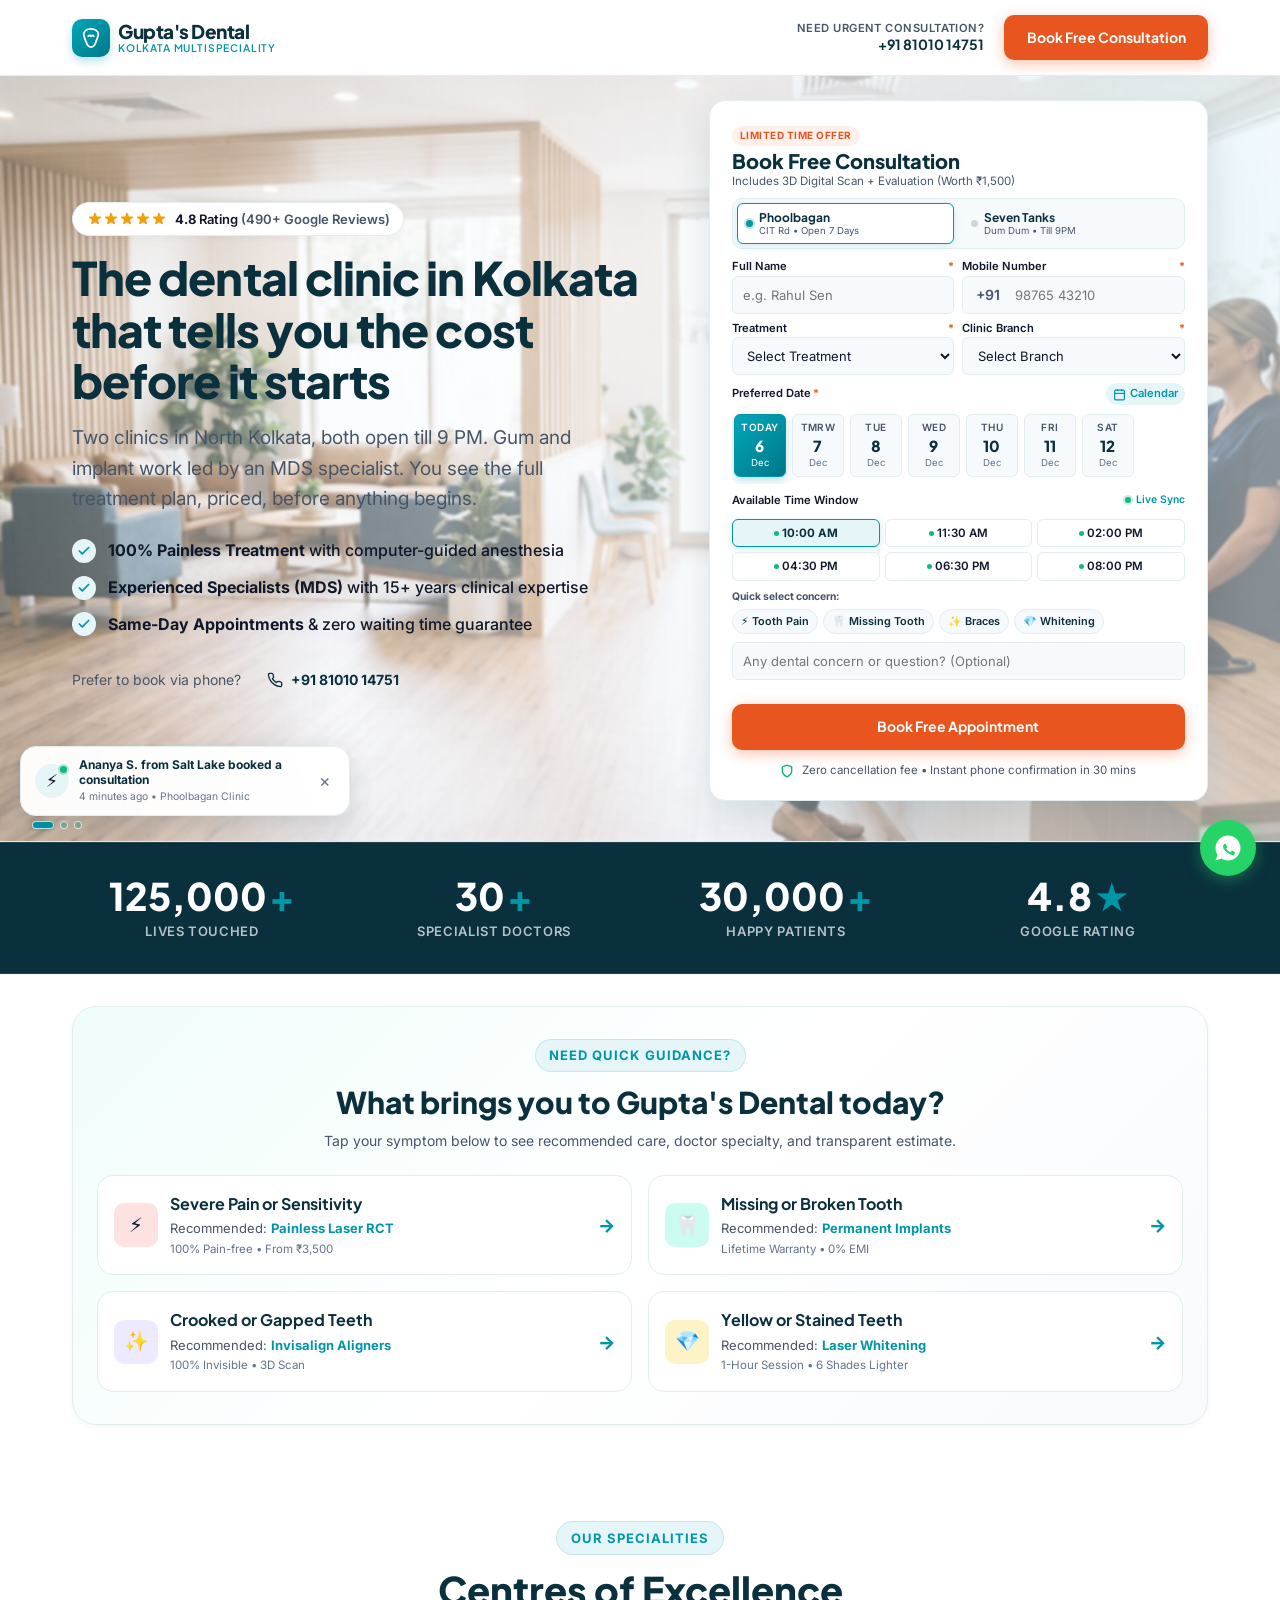
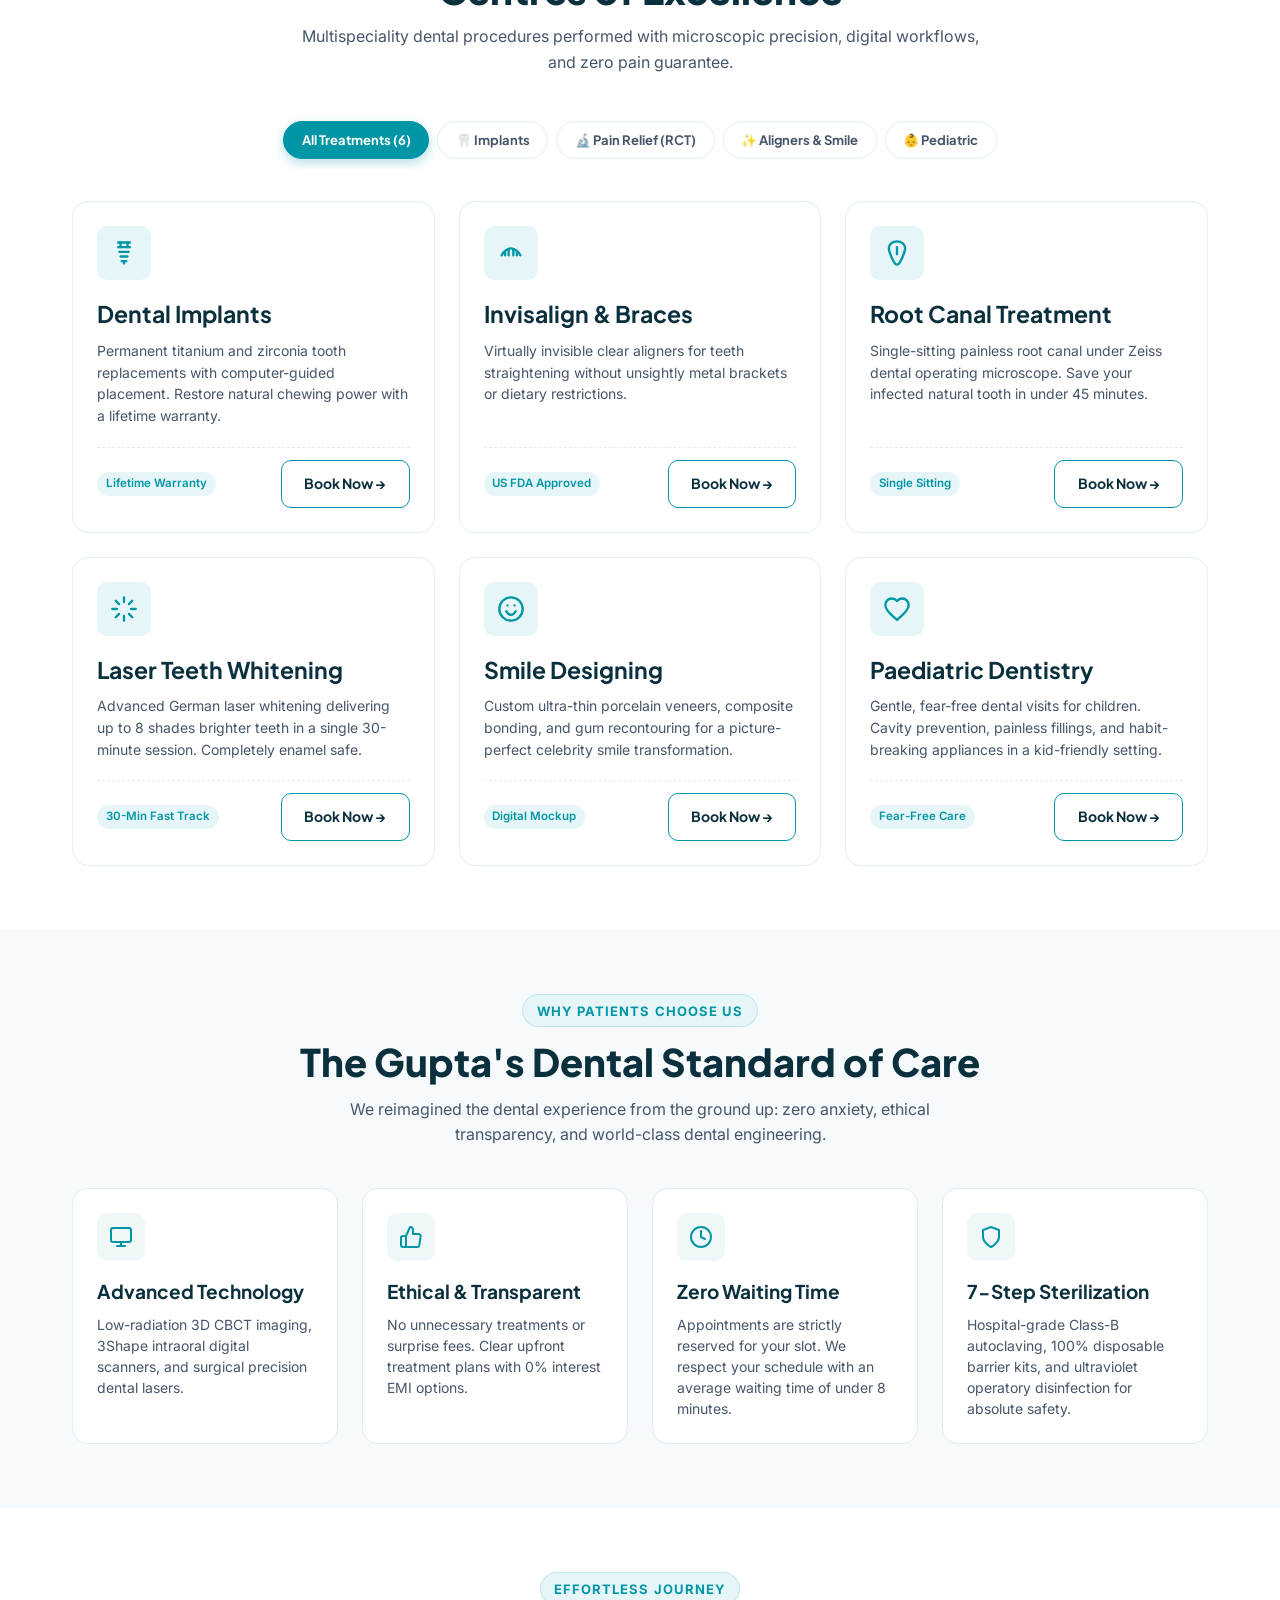
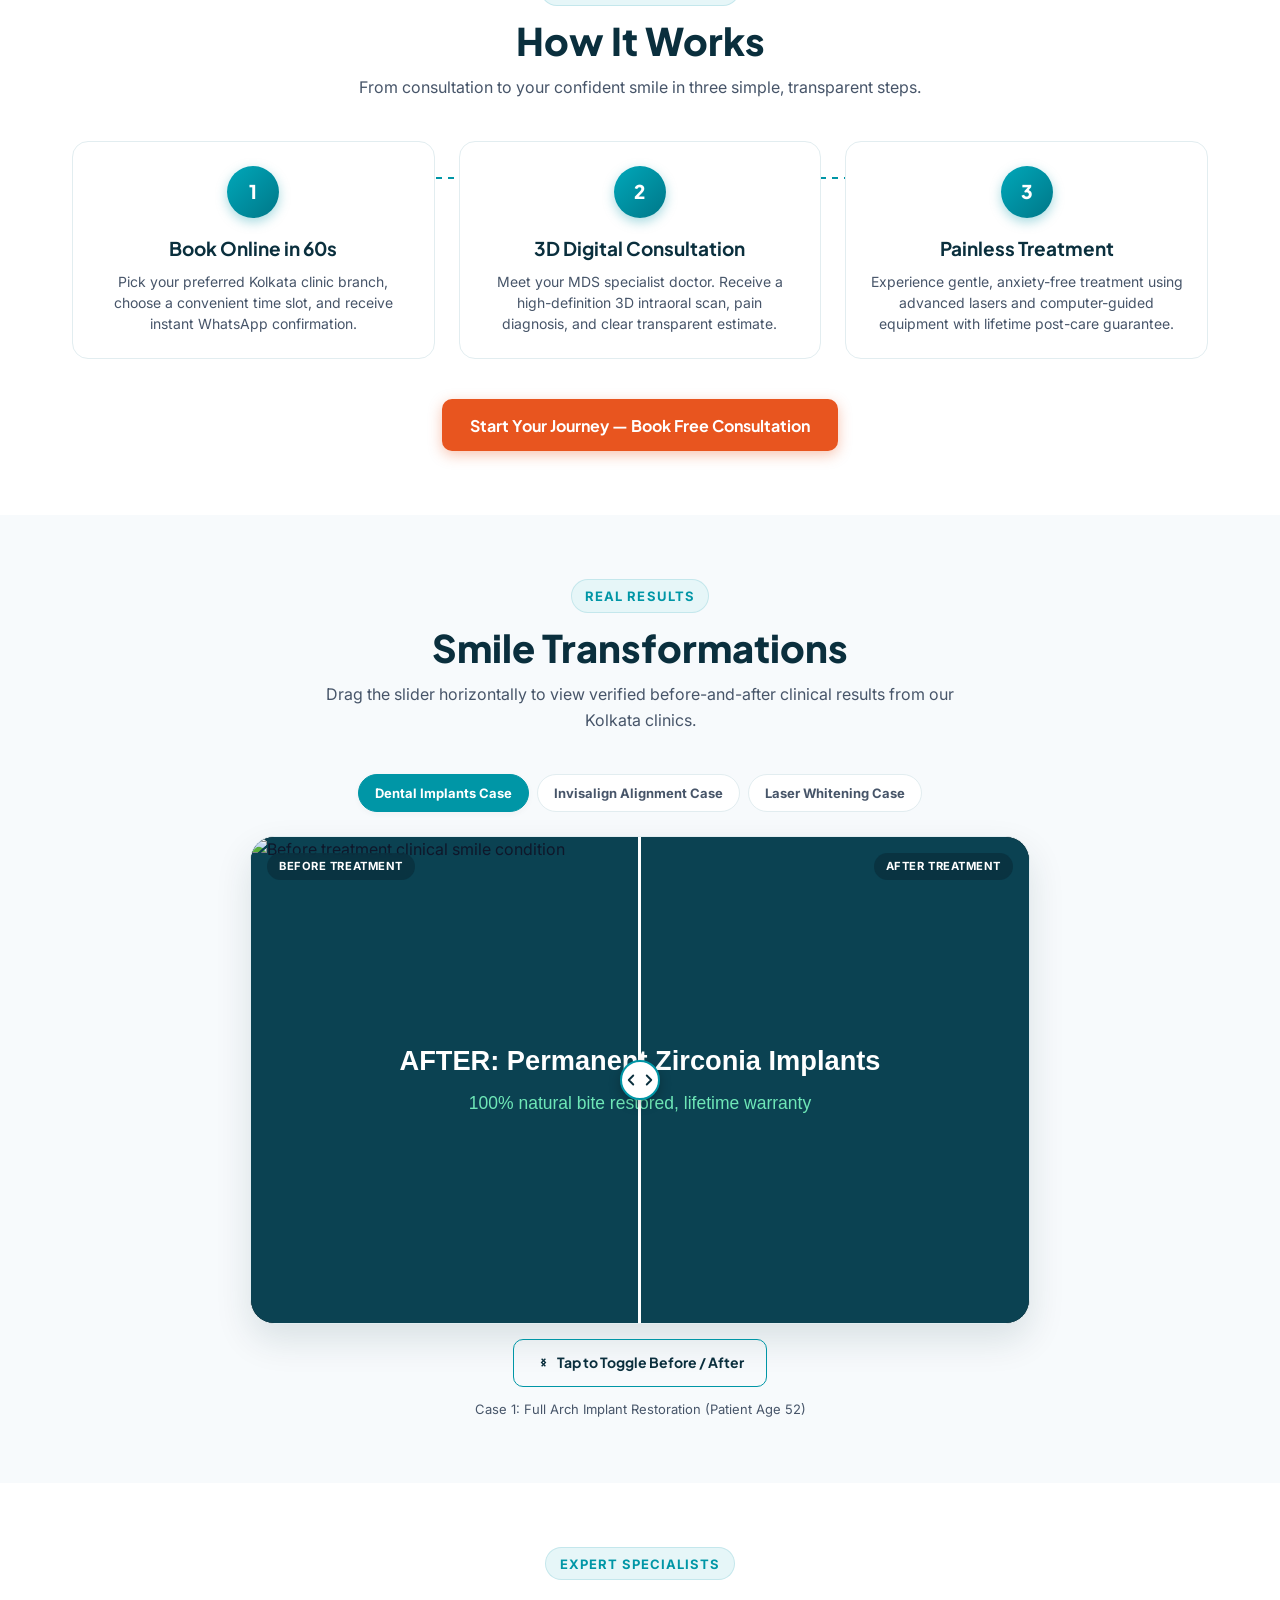
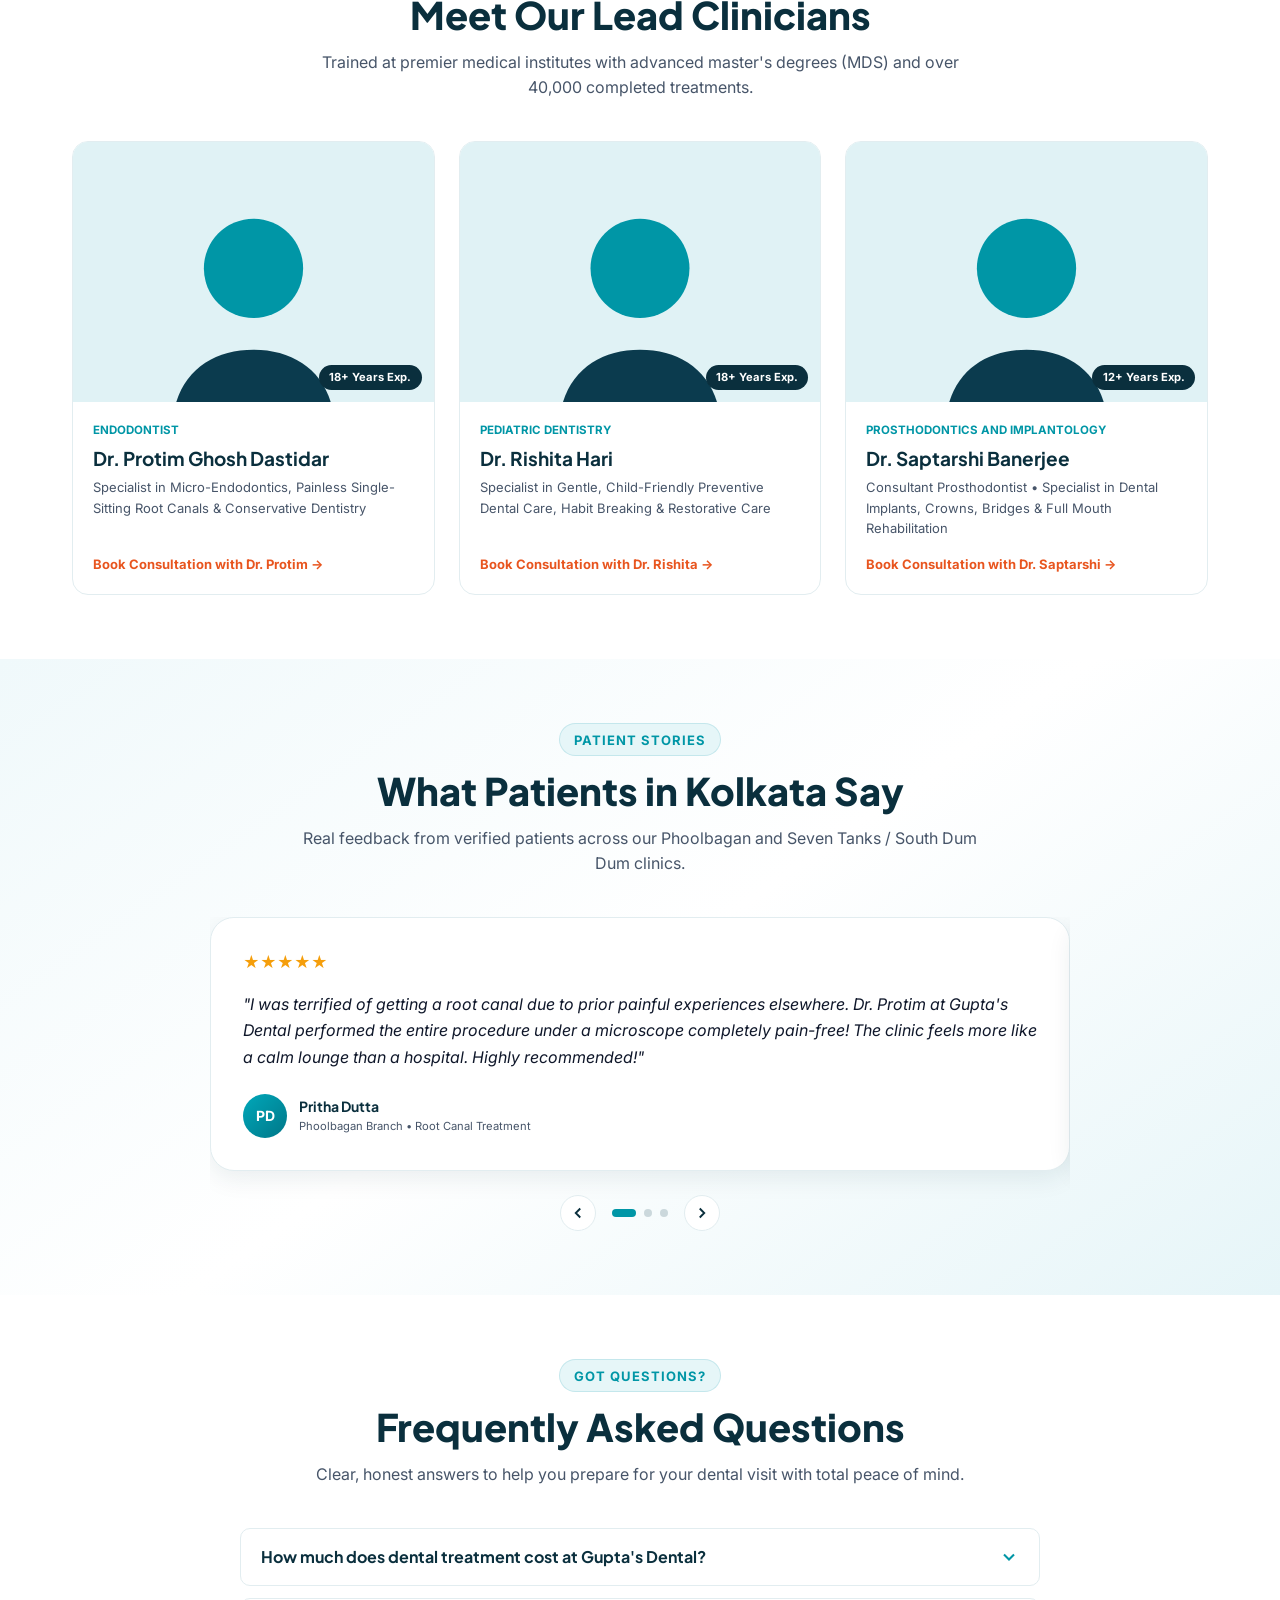
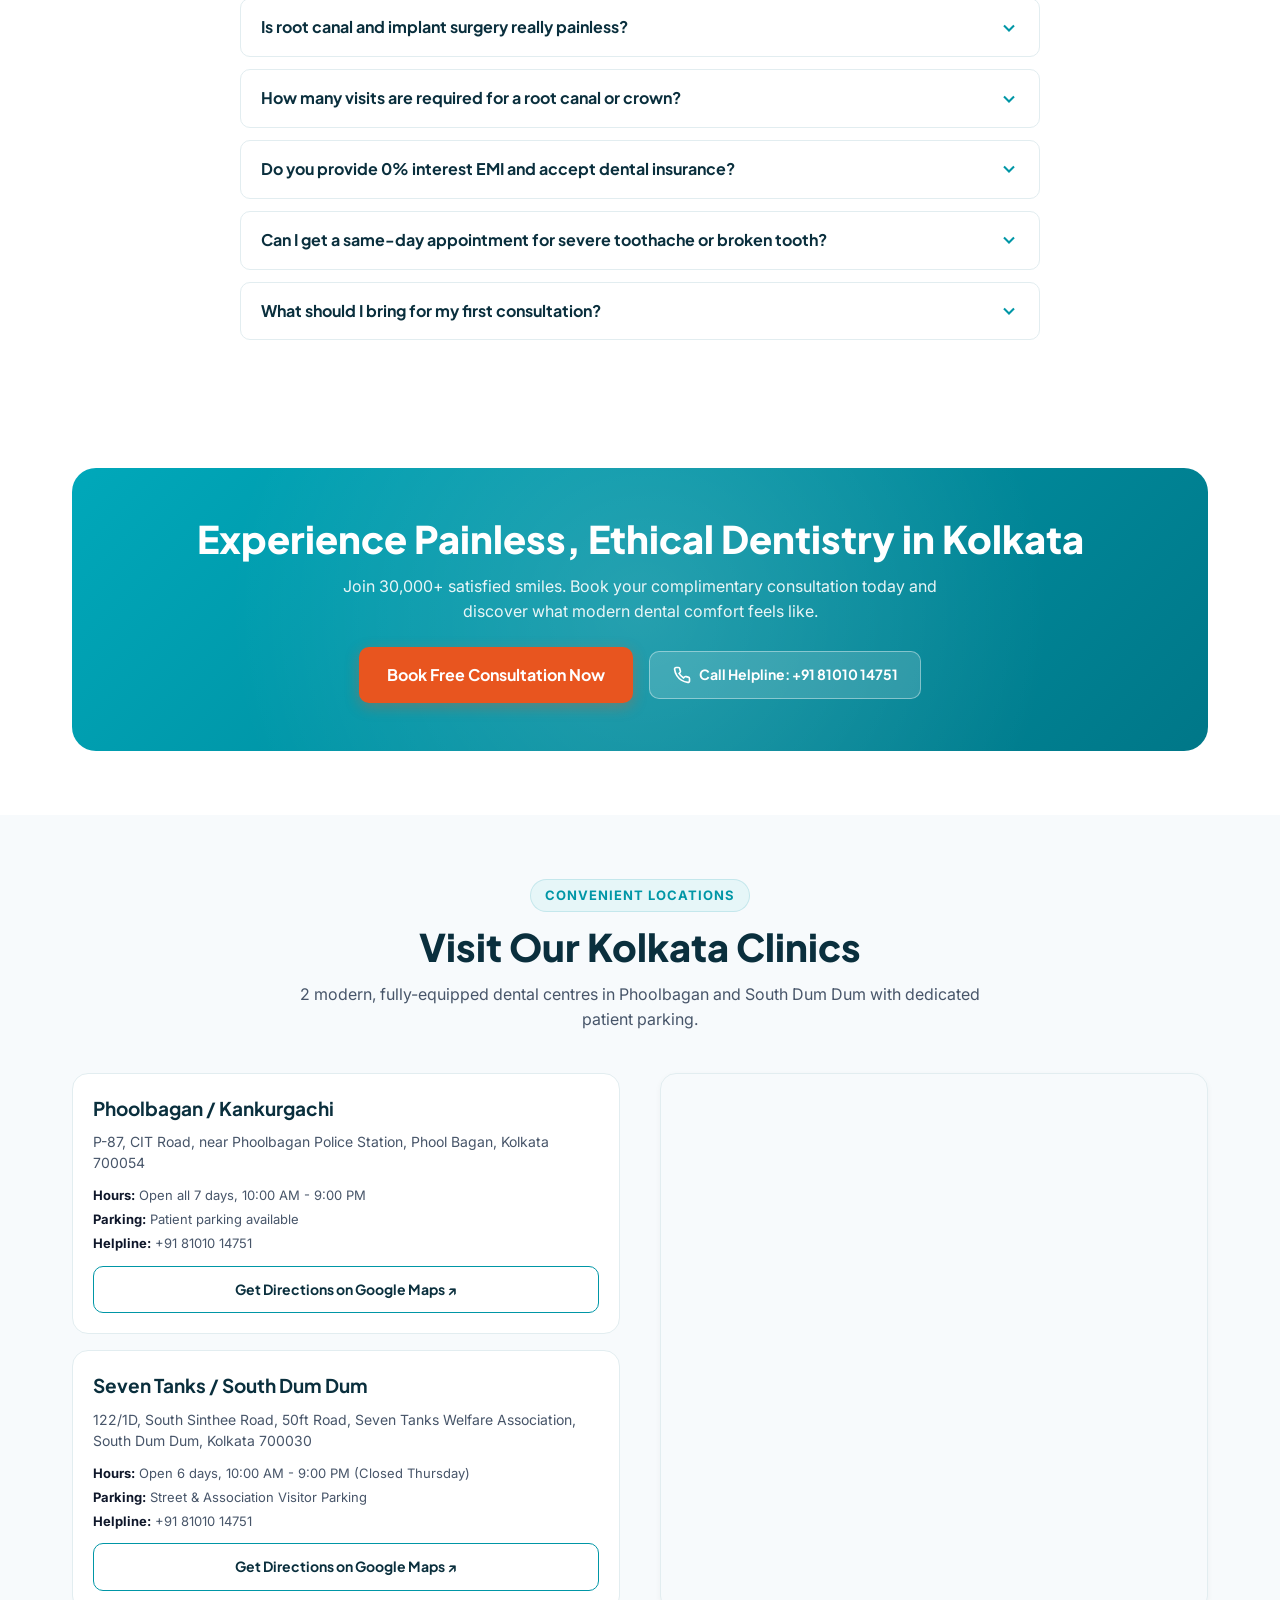
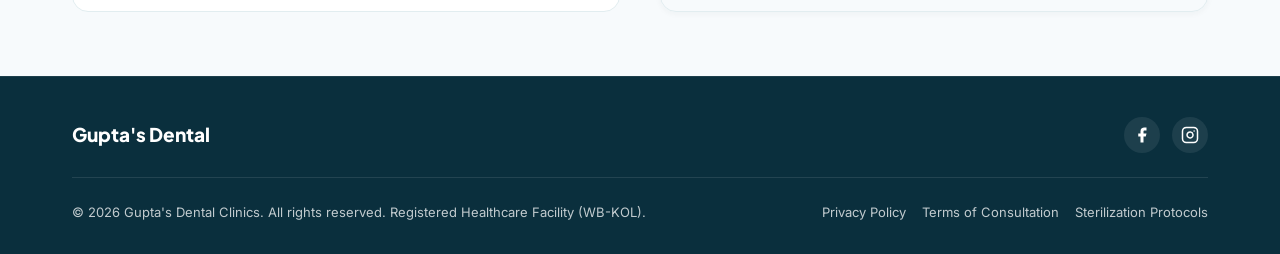
==== commit d37c051c: "Fix mobile form overflow, fix category filter bar scrolling, and remove cost estimator" ====
--- a/index.html
+++ b/index.html
@@ -792,149 +792,7 @@
             </div>
         </section>
 
-        <!-- ========================================================================
-         SECTION 4b: Interactive Treatment Cost & 0% EMI Estimator (Mobile-First)
-         ======================================================================== -->
-        <section class="section cost-calc-section" id="cost-estimator" aria-labelledby="calc-title">
-            <div class="container">
-                <div class="section-header animate-on-scroll">
-                    <span class="section-pill">100% Transparent Pricing</span>
-                    <h2 id="calc-title" class="section-title">Instant Cost &amp; 0% EMI Estimator</h2>
-                    <p class="section-subtitle">
-                        Select your treatment to view transparent procedure cost estimates, no-cost monthly EMI options,
-                        and included lifetime guarantees.
-                    </p>
-                </div>
-
-                <div class="calc-card animate-on-scroll">
-                    <!-- Service Selector Tabs (Touch-Friendly) -->
-                    <div class="calc-tabs-bar" role="tablist" aria-label="Select Treatment to Estimate">
-                        <button type="button" class="calc-tab-btn is-active" data-calc-service="implants" role="tab" aria-selected="true">
-                            <span class="calc-tab-emoji">🦷</span>
-                            <span class="calc-tab-text">Dental Implants</span>
-                        </button>
-                        <button type="button" class="calc-tab-btn" data-calc-service="rct" role="tab" aria-selected="false">
-                            <span class="calc-tab-emoji">🔬</span>
-                            <span class="calc-tab-text">Root Canal (RCT)</span>
-                        </button>
-                        <button type="button" class="calc-tab-btn" data-calc-service="invisalign" role="tab" aria-selected="false">
-                            <span class="calc-tab-emoji">✨</span>
-                            <span class="calc-tab-text">Clear Aligners</span>
-                        </button>
-                        <button type="button" class="calc-tab-btn" data-calc-service="whitening" role="tab" aria-selected="false">
-                            <span class="calc-tab-emoji">💎</span>
-                            <span class="calc-tab-text">Laser Whitening</span>
-                        </button>
-                        <button type="button" class="calc-tab-btn" data-calc-service="crowns" role="tab" aria-selected="false">
-                            <span class="calc-tab-emoji">👑</span>
-                            <span class="calc-tab-text">Zirconia Crowns</span>
-                        </button>
-                    </div>
-
-                    <!-- Calculator Dynamic Interactive Body -->
-                    <div class="calc-body-grid">
-                        <!-- Left: Controls -->
-                        <div class="calc-controls">
-                            <!-- Implants Options -->
-                            <div class="calc-option-group is-active" id="calc-group-implants">
-                                <label class="calc-control-label">Number of Teeth to Replace:</label>
-                                <div class="calc-pill-selector" id="calc-implant-teeth">
-                                    <button type="button" class="calc-pill is-active" data-val="1">1 Tooth</button>
-                                    <button type="button" class="calc-pill" data-val="2">2 Teeth</button>
-                                    <button type="button" class="calc-pill" data-val="3">3 Teeth</button>
-                                    <button type="button" class="calc-pill" data-val="full">Full Arch (4+)</button>
-                                </div>
-
-                                <label class="calc-control-label" style="margin-top: 1rem;">Implant System &amp; Warranty:</label>
-                                <div class="calc-pill-selector" id="calc-implant-tier">
-                                    <button type="button" class="calc-pill is-active" data-val="standard">Swiss Titanium (15-Yr Warranty)</button>
-                                    <button type="button" class="calc-pill" data-val="premium">German Zirconia (Lifetime Warranty)</button>
-                                </div>
-                            </div>
-
-                            <!-- RCT Options -->
-                            <div class="calc-option-group" id="calc-group-rct" style="display: none;">
-                                <label class="calc-control-label">Tooth Location:</label>
-                                <div class="calc-pill-selector" id="calc-rct-location">
-                                    <button type="button" class="calc-pill is-active" data-val="front">Front Tooth (Incisor / Canine)</button>
-                                    <button type="button" class="calc-pill" data-val="back">Back Molar / Premolar</button>
-                                </div>
-
-                                <label class="calc-control-label" style="margin-top: 1rem;">Procedure Protocol:</label>
-                                <div class="calc-pill-selector" id="calc-rct-type">
-                                    <button type="button" class="calc-pill is-active" data-val="standard">Single-Sitting Digital RCT</button>
-                                    <button type="button" class="calc-pill" data-val="laser">Laser Microscopic RCT + Bio-Seal</button>
-                                </div>
-                            </div>
-
-                            <!-- Aligners Options -->
-                            <div class="calc-option-group" id="calc-group-invisalign" style="display: none;">
-                                <label class="calc-control-label">Smile Alignment Complexity:</label>
-                                <div class="calc-pill-selector" id="calc-aligner-tier">
-                                    <button type="button" class="calc-pill is-active" data-val="mild">Mild Spacing / Gap (4-6 Mos)</button>
-                                    <button type="button" class="calc-pill" data-val="moderate">Moderate Crowding (8-12 Mos)</button>
-                                    <button type="button" class="calc-pill" data-val="full">Comprehensive Full-Mouth</button>
-                                </div>
-                            </div>
-
-                            <!-- Whitening Options -->
-                            <div class="calc-option-group" id="calc-group-whitening" style="display: none;">
-                                <label class="calc-control-label">Whitening Package:</label>
-                                <div class="calc-pill-selector" id="calc-whitening-tier">
-                                    <button type="button" class="calc-pill is-active" data-val="express">Express Clinic Glow (1-Hour Session)</button>
-                                    <button type="button" class="calc-pill" data-val="deep">Deep Stain Laser Treatment + Home Kit</button>
-                                </div>
-                            </div>
-
-                            <!-- Crowns Options -->
-                            <div class="calc-option-group" id="calc-group-crowns" style="display: none;">
-                                <label class="calc-control-label">Crown Material:</label>
-                                <div class="calc-pill-selector" id="calc-crown-tier">
-                                    <button type="button" class="calc-pill is-active" data-val="metal-free">CAD/CAM Metal-Free Zirconia</button>
-                                    <button type="button" class="calc-pill" data-val="emax">E-Max Ultra-Translucent Aesthetic</button>
-                                </div>
-                            </div>
-
-                            <!-- Trust highlights list -->
-                            <div class="calc-perks-list">
-                                <div class="calc-perk-item">
-                                    <span class="calc-perk-check">✓</span>
-                                    <span>High-Definition 3D Intraoral Scan Included (Worth ₹1,500)</span>
-                                </div>
-                                <div class="calc-perk-item">
-                                    <span class="calc-perk-check">✓</span>
-                                    <span>Detailed Treatment Plan with Fixed Cost Before Starting</span>
-                                </div>
-                                <div class="calc-perk-item">
-                                    <span class="calc-perk-check">✓</span>
-                                    <span>0% Interest Easy EMI on All Major Credit &amp; Debit Cards</span>
-                                </div>
-                            </div>
-                        </div>
-
-                        <!-- Right: Live Result Card -->
-                        <div class="calc-result-box">
-                            <span class="calc-result-badge">Transparent Estimate</span>
-                            <div class="calc-price-wrap">
-                                <span class="calc-currency">₹</span>
-                                <span class="calc-amount" id="calc-amount">22,000</span>
-                                <span class="calc-period" id="calc-period">/ tooth</span>
-                            </div>
-                            <div class="calc-emi-badge">
-                                <span class="emi-icon">⚡</span>
-                                <span>0% EMI: <strong id="calc-emi">₹1,833/mo</strong> (12 Months)</span>
-                            </div>
-                            <p class="calc-notice">
-                                Zero hidden costs. See your exact 3D plan &amp; final estimate at your complimentary consultation.
-                            </p>
-                            <button type="button" class="btn btn-cta btn-block" id="btn-calc-book" data-scroll-to-form>
-                                Lock This Estimate &amp; Book Free Visit
-                            </button>
-                        </div>
-                    </div>
-                </div>
-            </div>
-        </section>
+
 
         <!-- ========================================================================
          SECTION 5: Why Choose Us (4 Clinical Benefit Blocks)
--- a/style.css
+++ b/style.css
@@ -763,12 +763,17 @@
     border: 1px solid var(--border-light);
     position: relative;
     transition: box-shadow var(--transition-normal);
+    width: 100%;
+    max-width: 100%;
+    box-sizing: border-box;
+    overflow: hidden;
 }
 
 @media (max-width: 600px) {
     .booking-card {
-        padding: 0.95rem 0.85rem;
+        padding: 1rem 0.85rem;
         border-radius: var(--radius-md);
+        box-shadow: var(--shadow-md);
     }
 }
 
@@ -828,18 +833,24 @@
     display: grid;
     grid-template-columns: 1fr;
     gap: 0.5rem;
+    width: 100%;
+    max-width: 100%;
+    box-sizing: border-box;
 }
 
 .form-grid-2col {
     display: grid;
     grid-template-columns: 1fr 1fr;
     gap: 0.5rem;
-}
-
-@media (max-width: 420px) {
+    width: 100%;
+    max-width: 100%;
+    box-sizing: border-box;
+}
+
+@media (max-width: 680px) {
     .form-grid-2col {
-        grid-template-columns: 1fr 1fr;
-        gap: 0.4rem;
+        grid-template-columns: 1fr;
+        gap: 0.5rem;
     }
 }
 
@@ -848,6 +859,10 @@
     flex-direction: column;
     gap: 0.15rem;
     position: relative;
+    width: 100%;
+    max-width: 100%;
+    min-width: 0;
+    box-sizing: border-box;
 }
 
 .form-label {
@@ -867,6 +882,9 @@
 
 .form-control {
     width: 100%;
+    max-width: 100%;
+    min-width: 0;
+    box-sizing: border-box;
     padding: 0.45rem 0.65rem;
     font-size: 0.8125rem;
     background: var(--surface-alt);
@@ -874,7 +892,13 @@
     border-radius: var(--radius-sm);
     color: var(--text-main);
     transition: all var(--transition-fast);
-    height: 36px;
+    height: 38px;
+}
+
+select.form-control {
+    white-space: normal;
+    text-overflow: ellipsis;
+    overflow: hidden;
 }
 
 .form-control:hover {
@@ -919,6 +943,9 @@
     position: relative;
     display: flex;
     align-items: center;
+    width: 100%;
+    max-width: 100%;
+    box-sizing: border-box;
 }
 
 .phone-prefix {
@@ -928,17 +955,23 @@
     font-weight: 600;
     color: var(--text-muted);
     pointer-events: none;
+    z-index: 1;
 }
 
 .phone-input-wrap .form-control {
     padding-left: 2.85rem;
+    width: 100%;
+    box-sizing: border-box;
 }
 
 .booking-card .btn-cta {
-    padding: 0.65rem 1.2rem;
+    padding: 0.75rem 1.2rem;
     font-size: 0.875rem;
     border-radius: var(--radius-md);
-    margin-top: 0.15rem;
+    margin-top: 0.25rem;
+    width: 100%;
+    max-width: 100%;
+    box-sizing: border-box;
 }
 
 .form-trust-note {
@@ -2316,13 +2349,23 @@
     border: 1px solid var(--border-light);
     margin-top: var(--space-2);
     margin-bottom: var(--space-2);
+    width: 100%;
+    max-width: 100%;
+    box-sizing: border-box;
+}
+
+@media (max-width: 440px) {
+    .branch-segment {
+        gap: 4px;
+        padding: 3px;
+    }
 }
 
 .branch-pill {
     display: flex;
     align-items: center;
-    gap: 8px;
-    padding: 0.5rem 0.65rem;
+    gap: 6px;
+    padding: 0.45rem 0.5rem;
     background: transparent;
     border: 1.5px solid transparent;
     border-radius: var(--radius-sm);
@@ -2330,6 +2373,10 @@
     text-align: left;
     transition: all var(--transition-fast);
     font-family: var(--font-body);
+    min-width: 0;
+    flex: 1;
+    box-sizing: border-box;
+    overflow: hidden;
 }
 
 .branch-pill.is-active {
@@ -2339,8 +2386,8 @@
 }
 
 .branch-pill-dot {
-    width: 8px;
-    height: 8px;
+    width: 7px;
+    height: 7px;
     border-radius: 50%;
     background: #cbd5e1;
     flex-shrink: 0;
@@ -2349,12 +2396,14 @@
 
 .branch-pill.is-active .branch-pill-dot {
     background: var(--primary);
-    box-shadow: 0 0 0 3px rgba(0, 150, 166, 0.25);
+    box-shadow: 0 0 0 2px rgba(0, 150, 166, 0.25);
 }
 
 .branch-pill-body {
     display: flex;
     flex-direction: column;
+    min-width: 0;
+    overflow: hidden;
 }
 
 .branch-pill-title {
@@ -2363,17 +2412,40 @@
     font-size: 0.75rem;
     color: var(--primary-dark);
     line-height: 1.15;
+    white-space: nowrap;
+    overflow: hidden;
+    text-overflow: ellipsis;
 }
 
 .branch-pill-sub {
-    font-size: 0.625rem;
+    font-size: 0.6rem;
     color: var(--text-muted);
     line-height: 1.2;
+    white-space: nowrap;
+    overflow: hidden;
+    text-overflow: ellipsis;
+}
+
+@media (max-width: 440px) {
+    .branch-pill {
+        padding: 0.38rem 0.4rem;
+        gap: 4px;
+    }
+    .branch-pill-title {
+        font-size: 0.72rem;
+    }
+    .branch-pill-sub {
+        font-size: 0.56rem;
+    }
 }
 
 /* 21.2 Quick Date Strip (Horizontal Touch Carousel) */
 .date-picker-group {
     position: relative;
+    width: 100%;
+    max-width: 100%;
+    min-width: 0;
+    box-sizing: border-box;
 }
 
 .date-header-row,
@@ -2382,6 +2454,8 @@
     align-items: center;
     justify-content: space-between;
     margin-bottom: 4px;
+    width: 100%;
+    box-sizing: border-box;
 }
 
 .date-picker-trigger {
@@ -2415,9 +2489,12 @@
     display: flex;
     gap: 6px;
     overflow-x: auto;
-    padding: 2px 2px 6px 2px;
+    padding: 3px 2px 7px 2px;
     -webkit-overflow-scrolling: touch;
     scrollbar-width: none;
+    width: 100%;
+    max-width: 100%;
+    box-sizing: border-box;
 }
 
 .quick-dates-scroll::-webkit-scrollbar {
@@ -2425,19 +2502,20 @@
 }
 
 .quick-date-chip {
-    flex: 0 0 auto;
+    flex: 0 0 52px;
+    min-width: 52px;
     display: flex;
     flex-direction: column;
     align-items: center;
     justify-content: center;
-    min-width: 54px;
-    padding: 6px 8px;
+    padding: 5px 4px;
     background: var(--surface-alt);
     border: 1.5px solid var(--border-light);
     border-radius: var(--radius-sm);
     cursor: pointer;
     transition: all var(--transition-fast);
     font-family: var(--font-body);
+    box-sizing: border-box;
 }
 
 .quick-date-chip:hover {
@@ -2501,34 +2579,43 @@
 .slot-chips-grid {
     display: grid;
     grid-template-columns: repeat(3, 1fr);
-    gap: 6px;
+    gap: 5px;
     margin-top: 4px;
+    width: 100%;
+    max-width: 100%;
+    box-sizing: border-box;
 }
 
 @media (max-width: 480px) {
     .slot-chips-grid {
         grid-template-columns: repeat(3, 1fr);
-        gap: 5px;
+        gap: 4px;
     }
 }
 
 .slot-chip {
-    padding: 7px 6px;
+    padding: 7px 2px;
     background: var(--surface);
     border: 1.5px solid var(--border-light);
     border-radius: var(--radius-sm);
     font-family: var(--font-body);
-    font-size: 0.75rem;
+    font-size: 0.72rem;
     font-weight: 600;
     color: var(--text-main);
     display: flex;
     align-items: center;
     justify-content: center;
-    gap: 4px;
+    gap: 3px;
     cursor: pointer;
     transition: all var(--transition-fast);
     text-align: center;
     line-height: 1.1;
+    min-width: 0;
+    width: 100%;
+    box-sizing: border-box;
+    white-space: nowrap;
+    overflow: hidden;
+    text-overflow: ellipsis;
 }
 
 .slot-chip:hover:not(:disabled) {
@@ -2740,17 +2827,28 @@
 .treatment-filter-bar {
     display: flex;
     align-items: center;
-    justify-content: center;
+    justify-content: flex-start;
     gap: 8px;
     margin-bottom: var(--space-8);
     overflow-x: auto;
-    padding-bottom: 6px;
+    padding: 6px var(--space-4) 10px var(--space-4);
     -webkit-overflow-scrolling: touch;
     scrollbar-width: none;
+    width: 100%;
+    max-width: 100%;
+    box-sizing: border-box;
 }
 
 .treatment-filter-bar::-webkit-scrollbar {
     display: none;
+}
+
+@media (min-width: 800px) {
+    .treatment-filter-bar {
+        justify-content: center;
+        padding-left: 0;
+        padding-right: 0;
+    }
 }
 
 .treatment-filter-btn {
@@ -2765,6 +2863,7 @@
     cursor: pointer;
     white-space: nowrap;
     transition: all var(--transition-fast);
+    flex-shrink: 0;
 }
 
 .treatment-filter-btn:hover {
@@ -2784,222 +2883,7 @@
     display: none !important;
 }
 
-/* 21.7 Interactive Cost & EMI Estimator (Section 4b) */
-.cost-calc-section {
-    background: var(--surface-alt);
-}
-
-.calc-card {
-    background: var(--surface);
-    border: 1px solid var(--border-light);
-    border-radius: var(--radius-xl);
-    padding: var(--space-8);
-    box-shadow: var(--shadow-md);
-}
-
-@media (max-width: 600px) {
-    .calc-card {
-        padding: var(--space-5) var(--space-4);
-        border-radius: var(--radius-lg);
-    }
-}
-
-.calc-tabs-bar {
-    display: flex;
-    gap: 8px;
-    overflow-x: auto;
-    padding-bottom: var(--space-4);
-    border-bottom: 1px solid var(--border-light);
-    margin-bottom: var(--space-6);
-    -webkit-overflow-scrolling: touch;
-    scrollbar-width: none;
-}
-
-.calc-tabs-bar::-webkit-scrollbar {
-    display: none;
-}
-
-.calc-tab-btn {
-    display: flex;
-    align-items: center;
-    gap: 6px;
-    padding: 0.6rem 1rem;
-    background: var(--surface-alt);
-    border: 1.5px solid var(--border-light);
-    border-radius: var(--radius-md);
-    font-family: var(--font-heading);
-    font-size: 0.8125rem;
-    font-weight: 700;
-    color: var(--text-main);
-    cursor: pointer;
-    white-space: nowrap;
-    transition: all var(--transition-fast);
-}
-
-.calc-tab-btn:hover {
-    border-color: var(--primary);
-    background: var(--primary-light);
-}
-
-.calc-tab-btn.is-active {
-    background: var(--primary-gradient);
-    border-color: var(--primary);
-    color: var(--text-inverse);
-    box-shadow: 0 4px 12px rgba(0, 150, 166, 0.3);
-}
-
-.calc-tab-emoji {
-    font-size: 1rem;
-}
-
-.calc-body-grid {
-    display: grid;
-    grid-template-columns: 1.3fr 0.9fr;
-    gap: var(--space-8);
-    align-items: start;
-}
-
-@media (max-width: 900px) {
-    .calc-body-grid {
-        grid-template-columns: 1fr;
-        gap: var(--space-6);
-    }
-}
-
-.calc-control-label {
-    display: block;
-    font-size: 0.8125rem;
-    font-weight: 700;
-    color: var(--primary-dark);
-    margin-bottom: var(--space-2);
-}
-
-.calc-pill-selector {
-    display: flex;
-    flex-wrap: wrap;
-    gap: 8px;
-}
-
-.calc-pill {
-    padding: 0.5rem 0.9rem;
-    background: var(--surface-alt);
-    border: 1.5px solid var(--border-light);
-    border-radius: var(--radius-md);
-    font-size: 0.8125rem;
-    font-weight: 600;
-    color: var(--text-main);
-    cursor: pointer;
-    transition: all var(--transition-fast);
-}
-
-.calc-pill:hover {
-    border-color: var(--primary);
-}
-
-.calc-pill.is-active {
-    background: var(--primary-light);
-    border-color: var(--primary);
-    color: var(--primary-dark);
-    font-weight: 700;
-    box-shadow: 0 2px 6px rgba(0, 150, 166, 0.15);
-}
-
-.calc-perks-list {
-    margin-top: var(--space-6);
-    padding-top: var(--space-4);
-    border-top: 1px dashed var(--border-light);
-    display: flex;
-    flex-direction: column;
-    gap: 8px;
-}
-
-.calc-perk-item {
-    display: flex;
-    align-items: center;
-    gap: 8px;
-    font-size: 0.8125rem;
-    color: var(--text-muted);
-}
-
-.calc-perk-check {
-    color: var(--success);
-    font-weight: 800;
-    font-size: 0.95rem;
-}
-
-.calc-result-box {
-    background: linear-gradient(145deg, #f0f9fb 0%, #ffffff 100%);
-    border: 2px solid var(--primary-light);
-    border-radius: var(--radius-lg);
-    padding: var(--space-6);
-    text-align: center;
-    box-shadow: var(--shadow-md);
-    position: sticky;
-    top: 90px;
-}
-
-.calc-result-badge {
-    display: inline-block;
-    font-size: 0.65rem;
-    font-weight: 700;
-    text-transform: uppercase;
-    letter-spacing: 0.05em;
-    color: var(--primary);
-    background: var(--primary-light);
-    padding: 3px 10px;
-    border-radius: var(--radius-full);
-    margin-bottom: var(--space-3);
-}
-
-.calc-price-wrap {
-    display: flex;
-    align-items: baseline;
-    justify-content: center;
-    gap: 2px;
-    margin-bottom: var(--space-2);
-}
-
-.calc-currency {
-    font-size: 1.5rem;
-    font-weight: 800;
-    color: var(--primary-dark);
-}
-
-.calc-amount {
-    font-family: var(--font-heading);
-    font-size: 2.5rem;
-    font-weight: 800;
-    color: var(--primary-dark);
-    line-height: 1;
-}
-
-.calc-period {
-    font-size: 0.8125rem;
-    color: var(--text-muted);
-    margin-left: 4px;
-}
-
-.calc-emi-badge {
-    display: inline-flex;
-    align-items: center;
-    gap: 6px;
-    background: #fef3c7;
-    color: #92400e;
-    padding: 5px 12px;
-    border-radius: var(--radius-full);
-    font-size: 0.8125rem;
-    font-weight: 700;
-    margin-bottom: var(--space-4);
-}
-
-.calc-notice {
-    font-size: 0.75rem;
-    color: var(--text-muted);
-    line-height: 1.4;
-    margin-bottom: var(--space-5);
-}
-
-/* 21.8 Instant Compare Button (Section 7) */
+/* 21.7 Instant Compare Button (Section 7) */
 .ba-toggle-wrap {
     text-align: center;
     margin-top: var(--space-4);
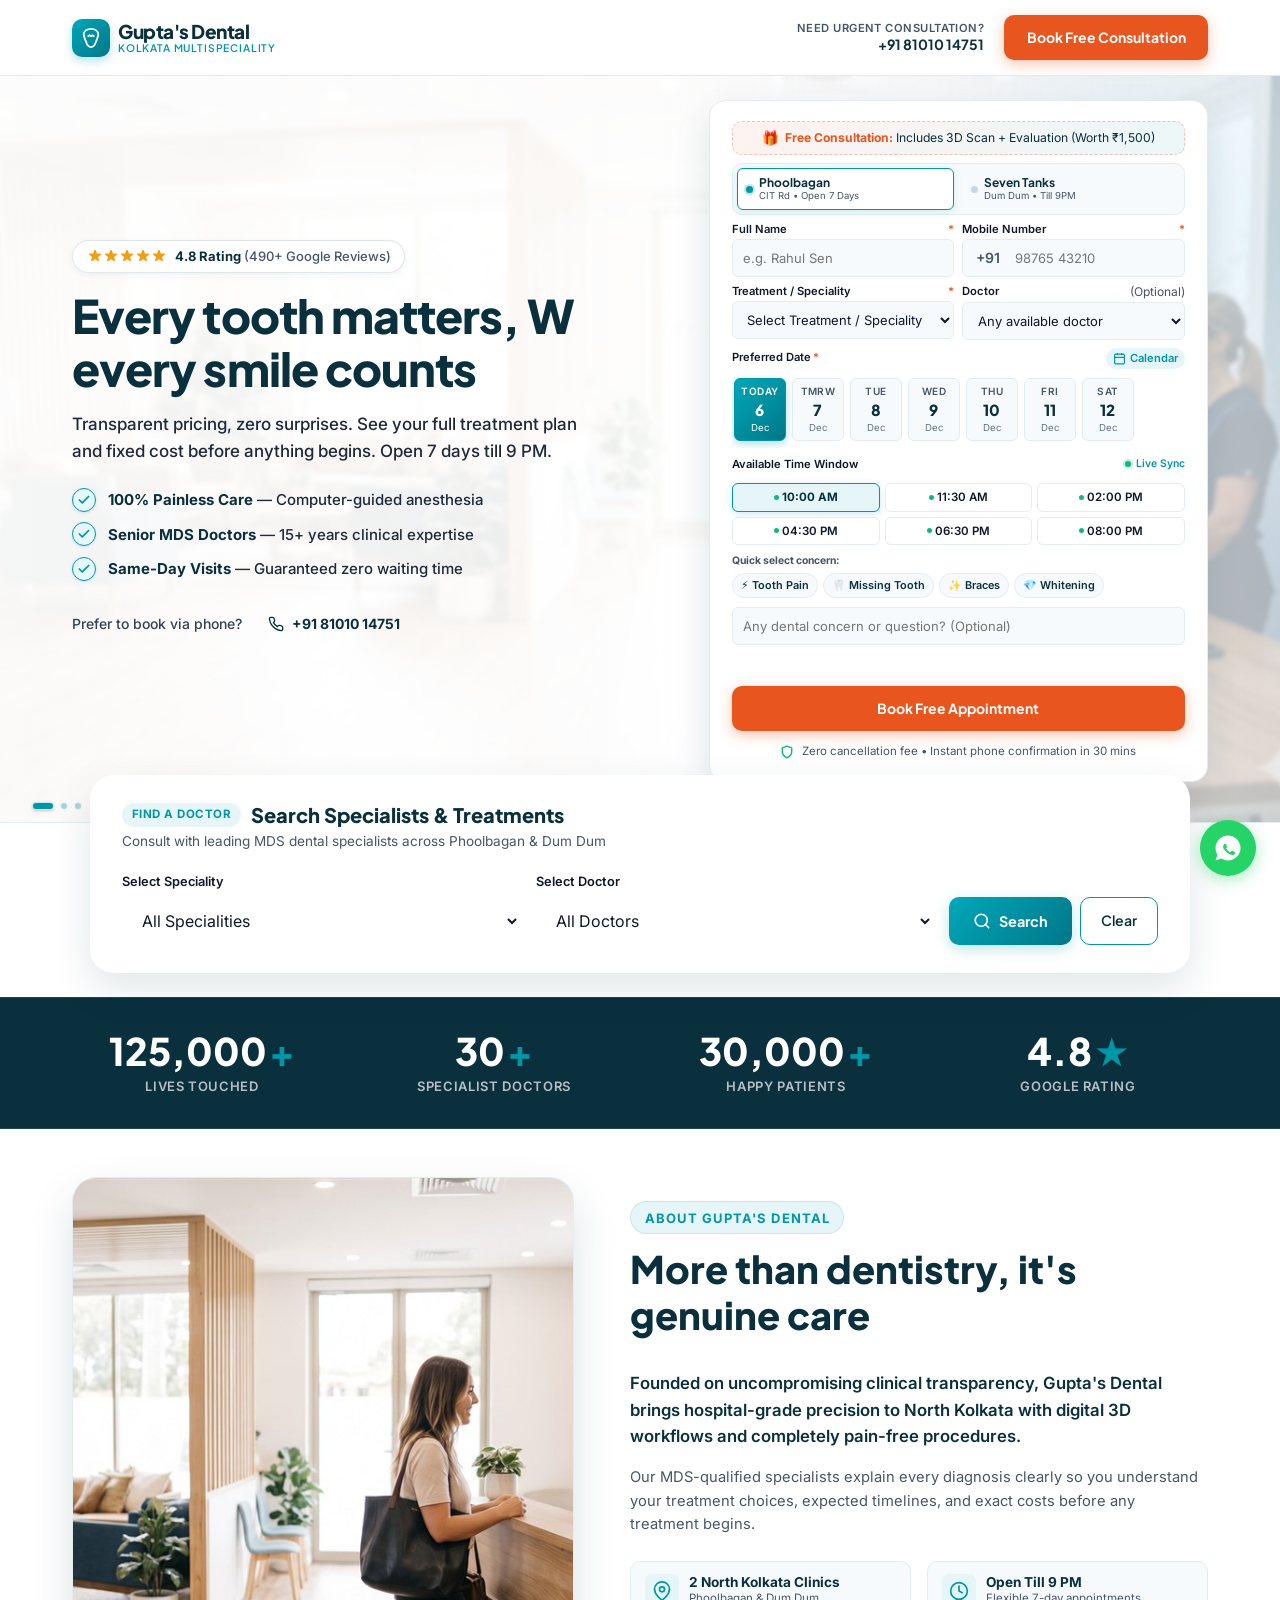
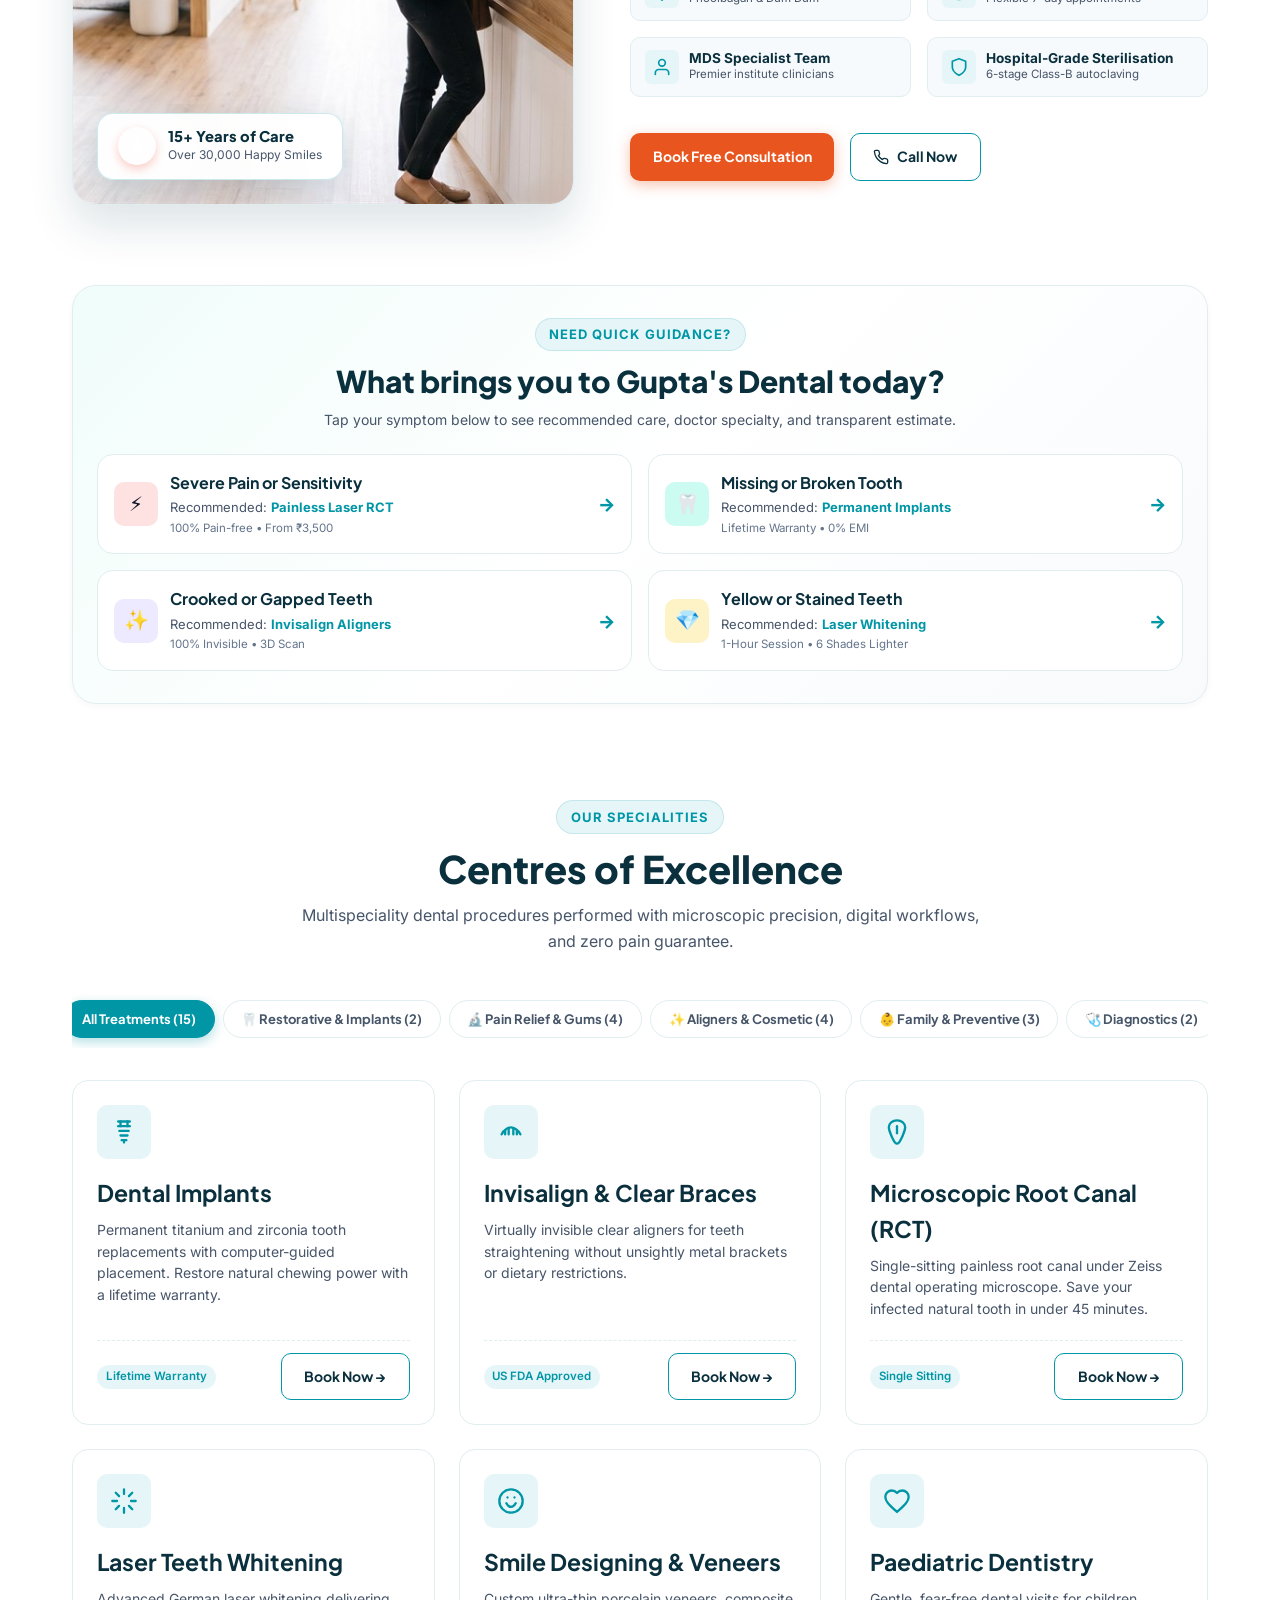
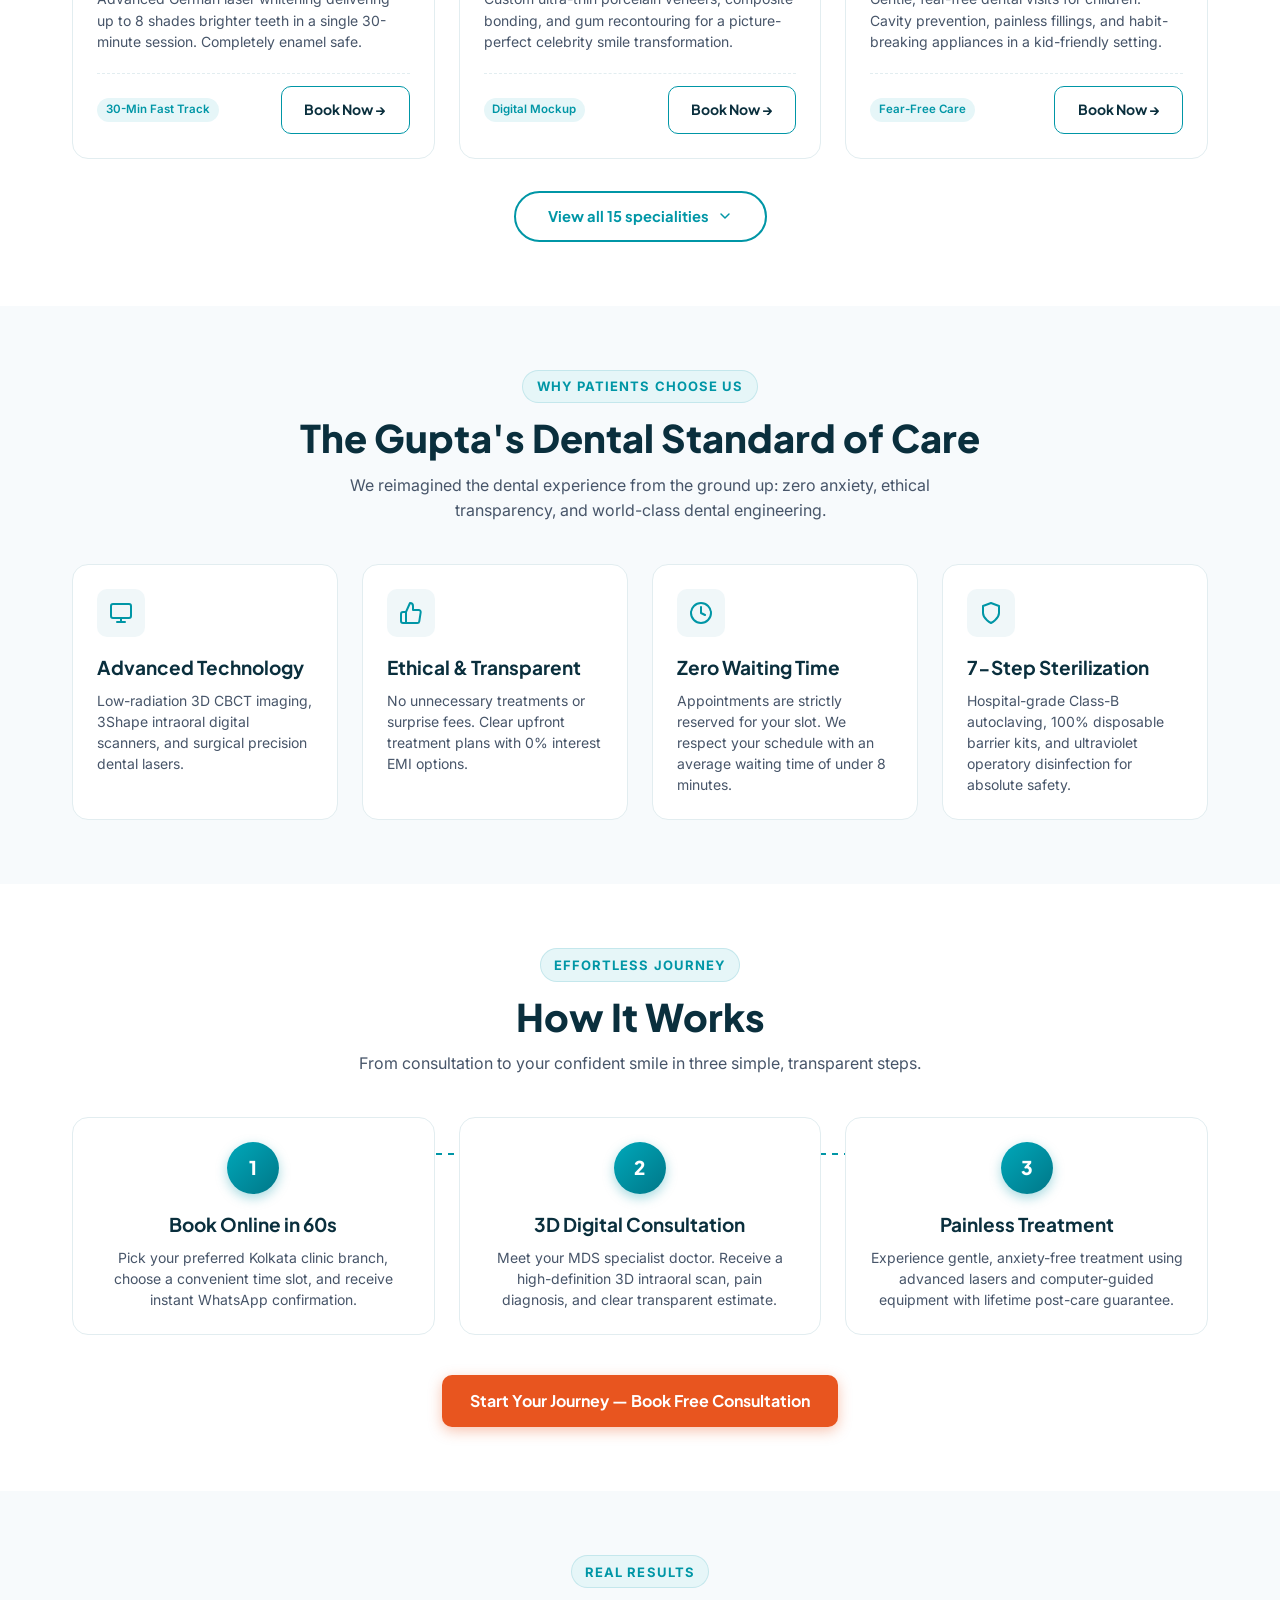
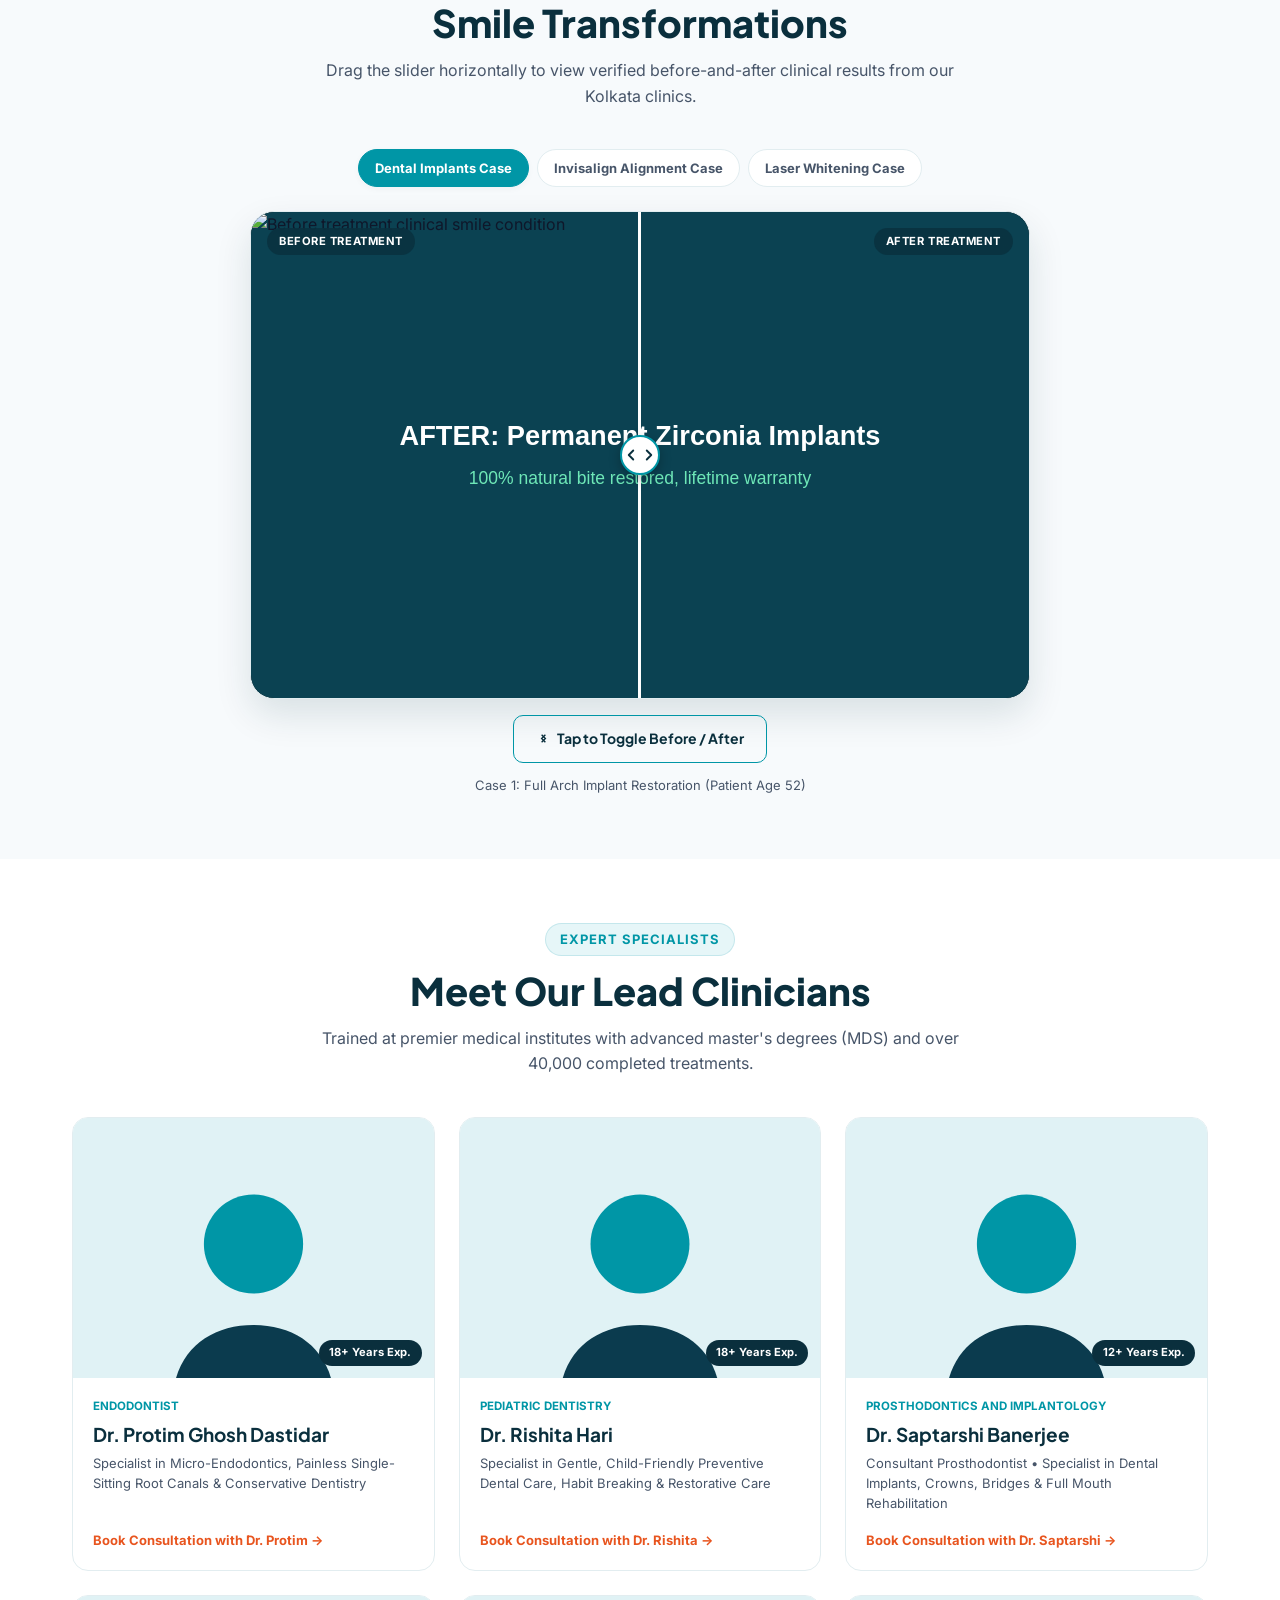
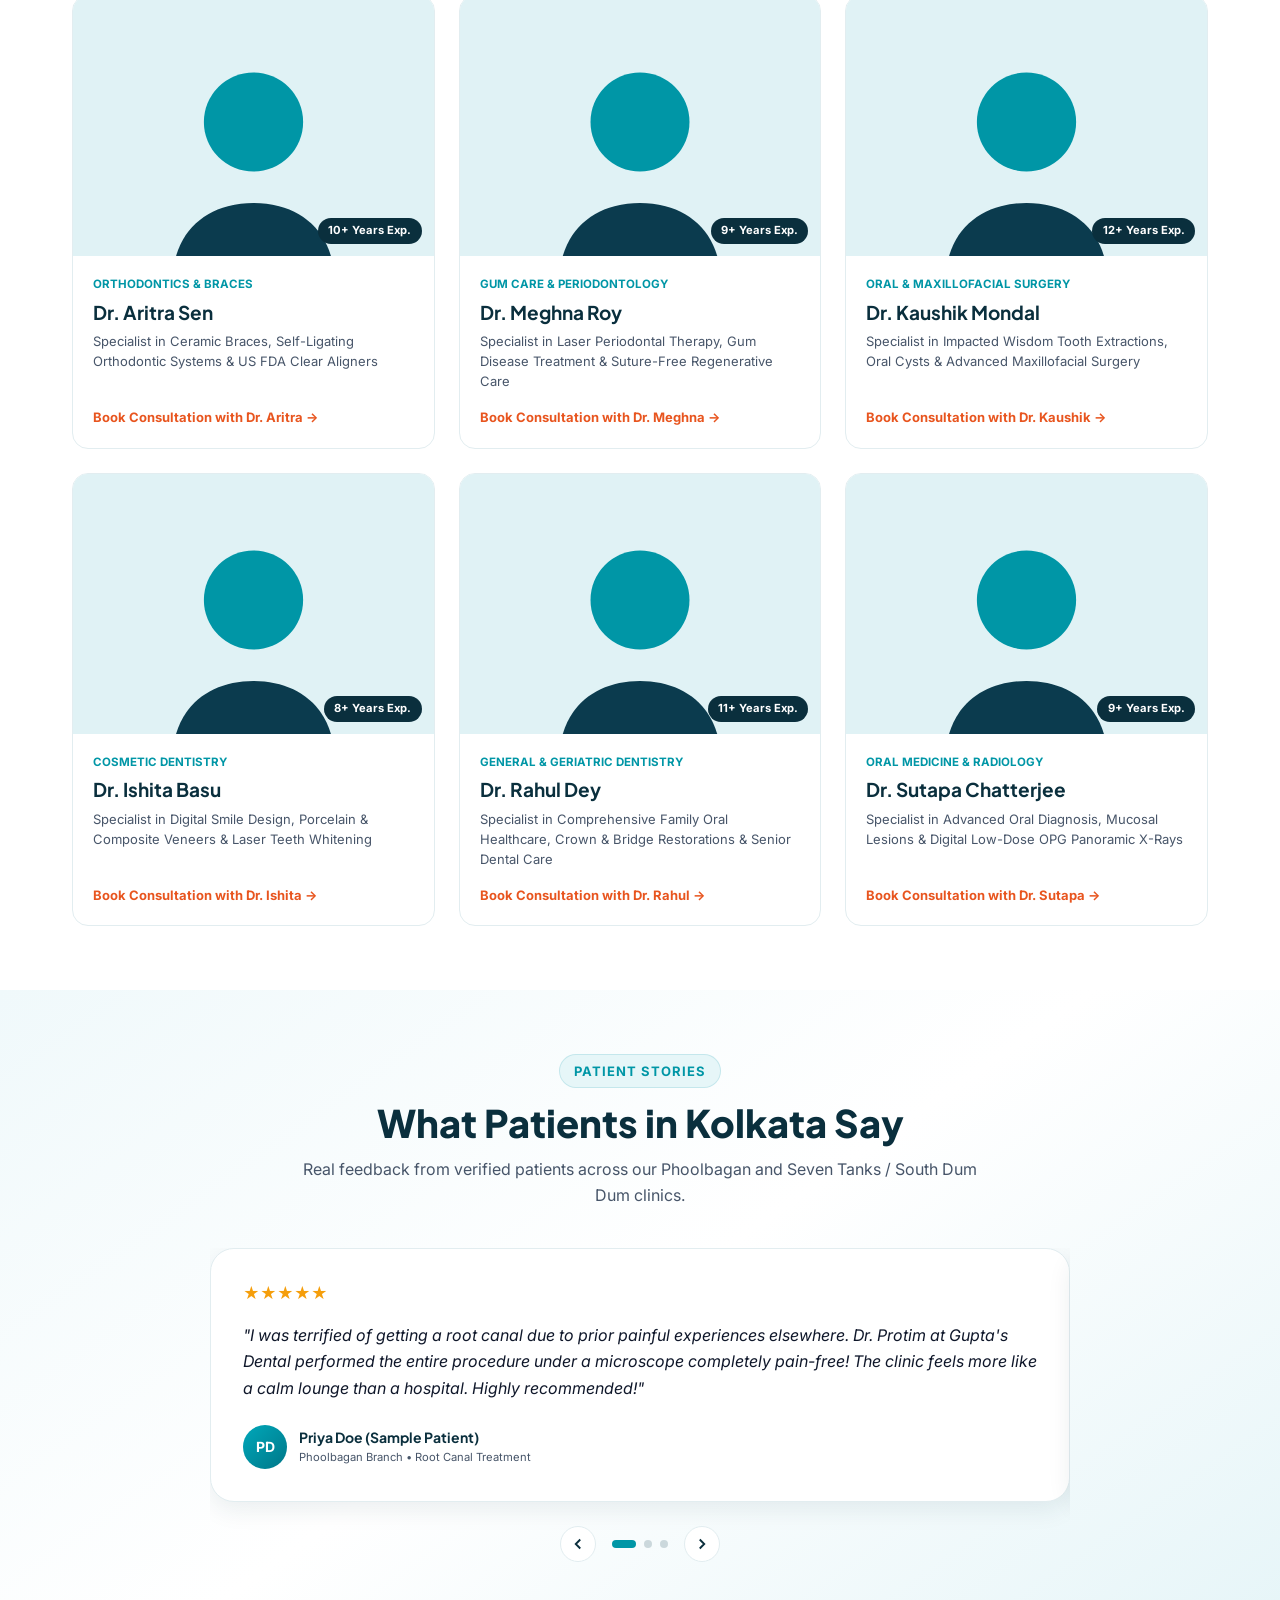
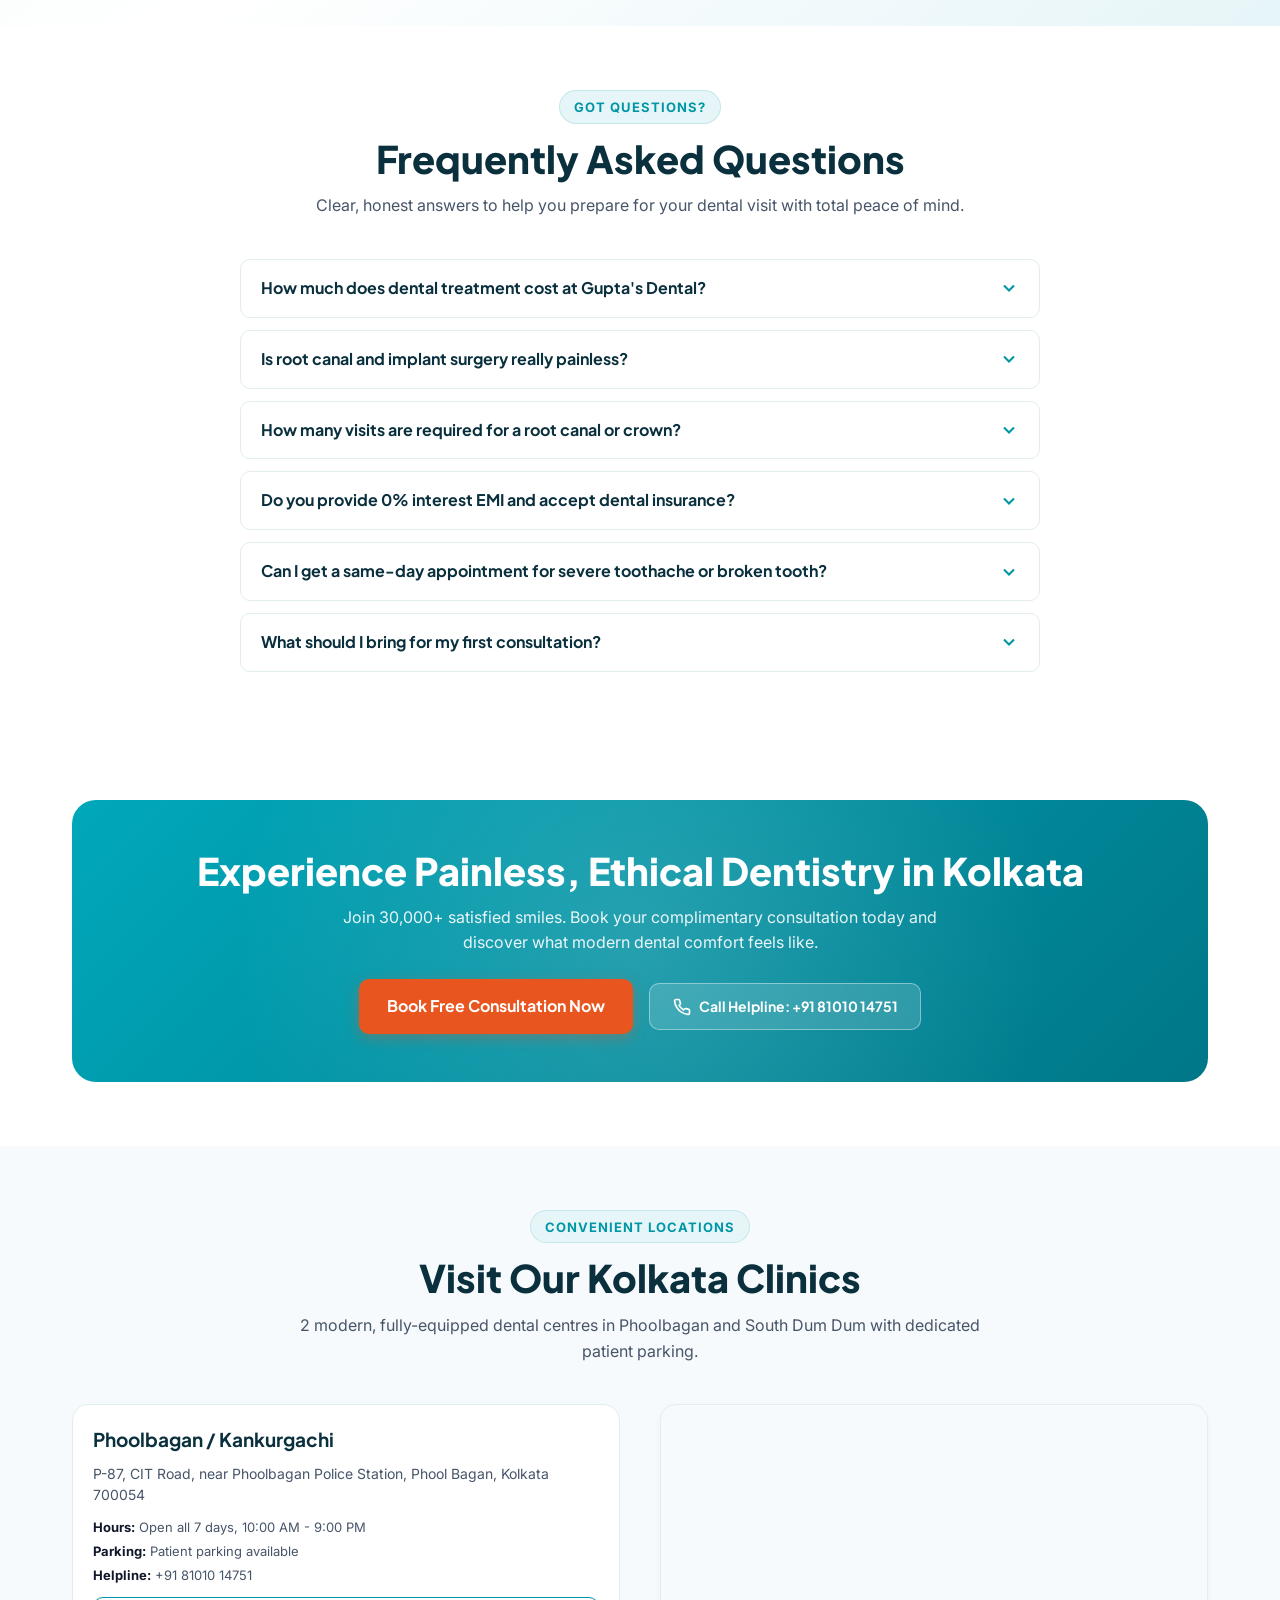
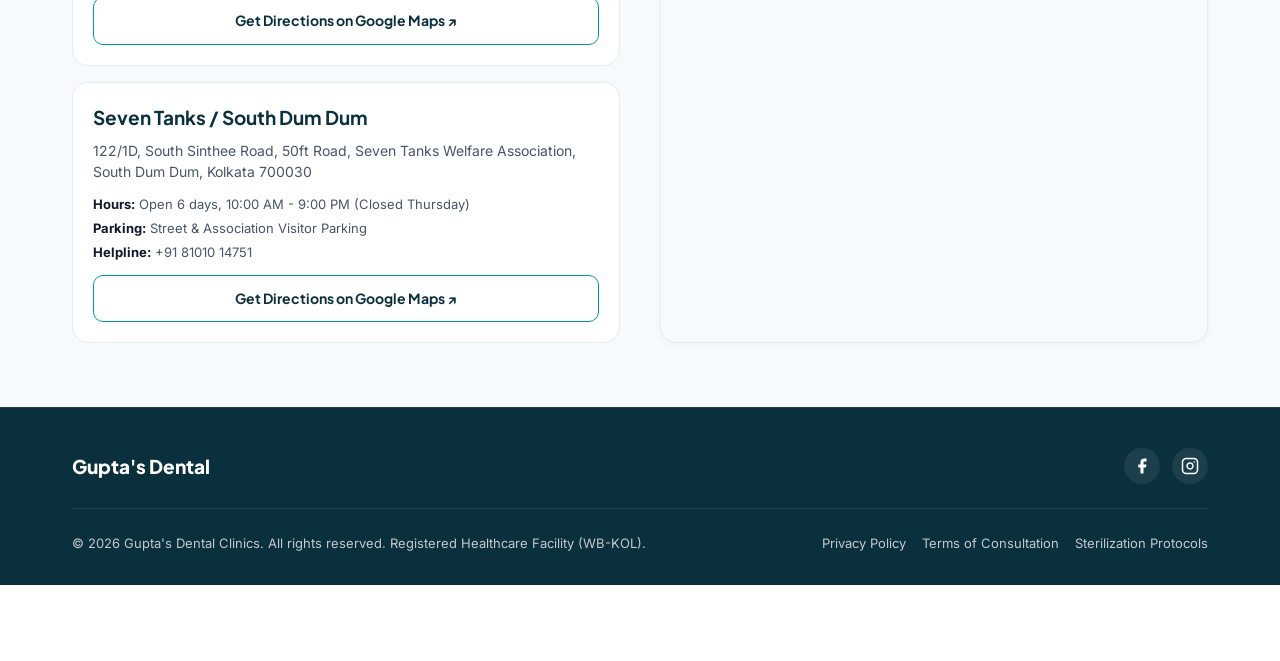
==== commit f689ce38: "fixed the UI" ====
--- a/index.html
+++ b/index.html
@@ -11,7 +11,7 @@
         content="Book a free consultation at Gupta's Dental, Kolkata's premier clinic for dental implants, Invisalign clear aligners, painless root canals, and teeth whitening. Branches in Phoolbagan / Kankurgachi and Seven Tanks / South Dum Dum.">
     <meta name="keywords"
         content="Guptas Dental, Gupta's Dental Kolkata, dental clinic Phoolbagan, dental clinic South Dum Dum, dentist Kankurgachi, dentist Seven Tanks, dental implants Kolkata, root canal Kolkata">
-    <link rel="canonical" href="https://guptasdental.in/">
+    <link rel="canonical" href="https://guptadental.vercel.app/">
 
     <!-- Favicon & App Icons -->
     <link rel="icon" type="image/svg+xml" href="favicon.svg">
@@ -24,7 +24,10 @@
     <meta property="og:title" content="Gupta's Dental | Your Smile, Our Priority">
     <meta property="og:description"
         content="Kolkata's trusted multispeciality dental clinic in Phoolbagan and South Dum Dum. 30+ specialists, painless procedures, 4.8★ Google rating. Book your free consultation today.">
-    <meta property="og:image" content="https://guptasdental.in/images/og-preview.jpg">
+    <meta property="og:url" content="https://guptadental.vercel.app/">
+    <meta property="og:image" content="https://guptadental.vercel.app/images/og-preview.jpg">
+    <meta name="twitter:card" content="summary_large_image">
+    <meta name="twitter:image" content="https://guptadental.vercel.app/images/og-preview.jpg">
 
     <!-- Google Fonts Preconnect -->
     <link rel="preconnect" href="https://fonts.googleapis.com">
@@ -41,7 +44,8 @@
     "@context": "https://schema.org",
     "@type": "Dentist",
     "name": "Gupta's Dental",
-    "image": "https://guptasdental.in/images/clinic.jpg",
+    "url": "https://guptadental.vercel.app/",
+    "image": "https://guptadental.vercel.app/images/clinic.jpg",
     "telephone": "+91-81010-14751",
     "email": "prasaha018@gmail.com",
     "priceRange": "₹₹",
@@ -204,19 +208,35 @@
 
                         <!-- Main Headline -->
                         <h1 id="hero-title" class="hero-headline">
-                            The dental clinic in Kolkata that tells you the cost before it starts
+                            Every tooth matters,
+                       W     every smile counts
                         </h1>
 
                         <!-- One-Line Subheading -->
                         <!-- PLACEHOLDER: Hero Subheading Text -->
                         <p class="hero-subhead">
-                            Two clinics in North Kolkata, both open till 9 PM. Gum and implant work led by an MDS
-                            specialist. You see the full treatment plan, priced, before anything begins.
+                            Transparent pricing, zero surprises. See your full treatment plan and fixed cost before
+                            anything begins. Open 7 days till 9 PM.
                         </p>
 
-                        <!-- 3 Trust Bullets -->
-                        <!-- PLACEHOLDER: 3 Trust Bullets -->
-                        <ul class="hero-bullets">
+                        <!-- Trust Highlights Bar (Inline on Mobile, Bullets on Desktop) -->
+                        <div class="hero-trust-chips" aria-label="Key Clinic Features">
+                            <span class="trust-chip"><svg width="13" height="13" viewBox="0 0 24 24" fill="none"
+                                    stroke="currentColor" stroke-width="3">
+                                    <polyline points="20 6 9 17 4 12"></polyline>
+                                </svg> 100% Painless</span>
+                            <span class="trust-chip"><svg width="13" height="13" viewBox="0 0 24 24" fill="none"
+                                    stroke="currentColor" stroke-width="3">
+                                    <polyline points="20 6 9 17 4 12"></polyline>
+                                </svg> MDS Specialists</span>
+                            <span class="trust-chip"><svg width="13" height="13" viewBox="0 0 24 24" fill="none"
+                                    stroke="currentColor" stroke-width="3">
+                                    <polyline points="20 6 9 17 4 12"></polyline>
+                                </svg> Zero Wait Time</span>
+                        </div>
+
+                        <!-- 3 Trust Bullets (Desktop Only) -->
+                        <ul class="hero-bullets desktop-only">
                             <li class="hero-bullet-item">
                                 <span class="bullet-icon" aria-hidden="true">
                                     <svg width="14" height="14" viewBox="0 0 24 24" fill="none" stroke="currentColor"
@@ -224,7 +244,7 @@
                                         <polyline points="20 6 9 17 4 12"></polyline>
                                     </svg>
                                 </span>
-                                <span><strong>100% Painless Treatment</strong> with computer-guided anesthesia</span>
+                                <span><strong>100% Painless Care</strong> — Computer-guided anesthesia</span>
                             </li>
                             <li class="hero-bullet-item">
                                 <span class="bullet-icon" aria-hidden="true">
@@ -233,8 +253,7 @@
                                         <polyline points="20 6 9 17 4 12"></polyline>
                                     </svg>
                                 </span>
-                                <span><strong>Experienced Specialists (MDS)</strong> with 15+ years clinical
-                                    expertise</span>
+                                <span><strong>Senior MDS Doctors</strong> — 15+ years clinical expertise</span>
                             </li>
                             <li class="hero-bullet-item">
                                 <span class="bullet-icon" aria-hidden="true">
@@ -243,12 +262,12 @@
                                         <polyline points="20 6 9 17 4 12"></polyline>
                                     </svg>
                                 </span>
-                                <span><strong>Same-Day Appointments</strong> & zero waiting time guarantee</span>
+                                <span><strong>Same-Day Visits</strong> — Guaranteed zero waiting time</span>
                             </li>
                         </ul>
 
-                        <!-- Quick Direct Call Prompt -->
-                        <div class="hero-quick-call">
+                        <!-- Quick Direct Call Prompt (Desktop Only) -->
+                        <div class="hero-quick-call desktop-only">
                             <span>Prefer to book via phone?</span>
                             <a href="tel:+918101014751" class="btn-phone" data-brand-tel>
                                 <svg width="16" height="16" viewBox="0 0 24 24" fill="none" stroke="currentColor"
@@ -267,20 +286,26 @@
                     <div class="booking-card" id="booking-card" aria-labelledby="booking-form-heading">
 
                         <div class="booking-header">
-                            <span class="booking-badge">Limited Time Offer</span>
-                            <h2 id="booking-form-heading" class="booking-title">Book Free Consultation</h2>
-                            <p class="booking-desc">Includes 3D Digital Scan + Evaluation (Worth ₹1,500)</p>
+                            <div class="booking-offer-pill">
+                                <span class="badge-icon">🎁</span>
+                                <span><strong>Free Consultation:</strong> Includes 3D Scan + Evaluation (Worth
+                                    ₹1,500)</span>
+                            </div>
+                            <h2 id="booking-form-heading" class="visually-hidden">Book Free Consultation</h2>
 
                             <!-- Interactive Branch Segment Selector (Mobile-First Touch) -->
-                            <div class="branch-segment" id="branch-segment" role="tablist" aria-label="Select Clinic Branch">
-                                <button type="button" class="branch-pill is-active" data-branch="Phoolbagan / Kankurgachi" role="tab" aria-selected="true">
+                            <div class="branch-segment" id="branch-segment" role="tablist"
+                                aria-label="Select Clinic Branch">
+                                <button type="button" class="branch-pill is-active"
+                                    data-branch="Phoolbagan / Kankurgachi" role="tab" aria-selected="true">
                                     <span class="branch-pill-dot"></span>
                                     <span class="branch-pill-body">
                                         <span class="branch-pill-title">Phoolbagan</span>
                                         <span class="branch-pill-sub">CIT Rd • Open 7 Days</span>
                                     </span>
                                 </button>
-                                <button type="button" class="branch-pill" data-branch="Seven Tanks / South Dum Dum" role="tab" aria-selected="false">
+                                <button type="button" class="branch-pill" data-branch="Seven Tanks / South Dum Dum"
+                                    role="tab" aria-selected="false">
                                     <span class="branch-pill-dot"></span>
                                     <span class="branch-pill-body">
                                         <span class="branch-pill-title">Seven Tanks</span>
@@ -325,31 +350,43 @@
                                     </div>
                                 </div>
 
-                                <!-- 3 & 4. Treatment & Branch 2-Column Grid -->
+                                <!-- Row 2: Treatment & Preferred Doctor (2-Column Grid!) -->
                                 <div class="form-grid-2col">
                                     <!-- Treatment Selection -->
                                     <div class="form-group">
                                         <label for="form-treatment" class="form-label">
-                                            Treatment <span class="req" aria-hidden="true">*</span>
+                                            Treatment / Speciality <span class="req" aria-hidden="true">*</span>
                                         </label>
                                         <select id="form-treatment" class="form-control" required>
-                                            <option value="">Select Treatment</option>
+                                            <option value="">Select Treatment / Speciality</option>
                                             <!-- Populated via script.js from CLINIC_CONFIG -->
                                         </select>
                                         <div class="form-error-msg" id="error-treatment" role="alert"></div>
                                     </div>
 
-                                    <!-- Clinic Branch (Synchronized with Branch Segment) -->
-                                    <div class="form-group">
-                                        <label for="form-branch" class="form-label">
-                                            Clinic Branch <span class="req" aria-hidden="true">*</span>
+                                    <!-- Preferred Doctor (Optional, Dynamically Filtered) -->
+                                    <div class="form-group" id="group-form-doctor">
+                                        <label for="form-doctor" class="form-label">
+                                            Doctor <span class="opt-label">(Optional)</span>
                                         </label>
-                                        <select id="form-branch" class="form-control" required>
-                                            <option value="">Select Branch</option>
-                                            <!-- Populated via script.js from CLINIC_CONFIG -->
+                                        <select id="form-doctor" class="form-control">
+                                            <option value="">Any available doctor</option>
+                                            <!-- Populated via script.js -->
                                         </select>
-                                        <div class="form-error-msg" id="error-branch" role="alert"></div>
+                                        <div class="form-hint-msg" id="doctor-hint-msg" style="display: none;">
+                                            Assigned by clinic
+                                        </div>
                                     </div>
+                                </div>
+
+                                <!-- Hidden Clinic Branch Dropdown (Synchronized with Branch Segment) -->
+                                <div class="form-group" style="display: none;" aria-hidden="true">
+                                    <label for="form-branch">Clinic Branch</label>
+                                    <select id="form-branch" class="form-control" required>
+                                        <option value="">Select Branch</option>
+                                        <!-- Populated via script.js from CLINIC_CONFIG -->
+                                    </select>
+                                    <div class="form-error-msg" id="error-branch" role="alert"></div>
                                 </div>
 
                                 <!-- Preferred Date (Horizontal Quick Date Strip + Picker) -->
@@ -359,7 +396,8 @@
                                             Preferred Date <span class="req" aria-hidden="true">*</span>
                                         </label>
                                         <label for="form-date" class="date-picker-trigger" title="Select custom date">
-                                            <svg width="13" height="13" viewBox="0 0 24 24" fill="none" stroke="currentColor" stroke-width="2.2">
+                                            <svg width="13" height="13" viewBox="0 0 24 24" fill="none"
+                                                stroke="currentColor" stroke-width="2.2">
                                                 <rect x="3" y="4" width="18" height="18" rx="2" ry="2"></rect>
                                                 <line x1="16" y1="2" x2="16" y2="6"></line>
                                                 <line x1="8" y1="2" x2="8" y2="6"></line>
@@ -369,7 +407,8 @@
                                         </label>
                                     </div>
                                     <!-- Dynamic 7-Day Mobile Quick Date Strip -->
-                                    <div class="quick-dates-scroll" id="quick-dates-strip" role="radiogroup" aria-label="Select Date">
+                                    <div class="quick-dates-scroll" id="quick-dates-strip" role="radiogroup"
+                                        aria-label="Select Date">
                                         <!-- Built dynamically in script.js -->
                                     </div>
                                     <input type="date" id="form-date" class="form-control date-input-hidden" required>
@@ -390,7 +429,8 @@
                                         <!-- Synchronized for API submission -->
                                     </select>
                                     <!-- Dynamic Interactive Slot Chips Grid -->
-                                    <div class="slot-chips-grid" id="slot-chips-grid" role="radiogroup" aria-label="Select Time Slot">
+                                    <div class="slot-chips-grid" id="slot-chips-grid" role="radiogroup"
+                                        aria-label="Select Time Slot">
                                         <!-- Populated dynamically via script.js -->
                                     </div>
                                     <div class="form-error-msg" id="error-slot" role="alert"></div>
@@ -401,10 +441,18 @@
                                     <div class="quick-concerns-box">
                                         <span class="quick-concerns-label">Quick select concern:</span>
                                         <div class="quick-concerns-list">
-                                            <button type="button" class="concern-pill" data-concern-treatment="Microscopic Root Canal (RCT)" data-concern-text="Severe toothache / sensitivity">⚡ Tooth Pain</button>
-                                            <button type="button" class="concern-pill" data-concern-treatment="Dental Implants" data-concern-text="Missing tooth replacement">🦷 Missing Tooth</button>
-                                            <button type="button" class="concern-pill" data-concern-treatment="Invisalign & Clear Braces" data-concern-text="Looking for clear braces">✨ Braces</button>
-                                            <button type="button" class="concern-pill" data-concern-treatment="Laser Teeth Whitening" data-concern-text="Yellow stains / whitening">💎 Whitening</button>
+                                            <button type="button" class="concern-pill"
+                                                data-concern-treatment="Microscopic Root Canal (RCT)"
+                                                data-concern-text="Severe toothache / sensitivity">⚡ Tooth Pain</button>
+                                            <button type="button" class="concern-pill"
+                                                data-concern-treatment="Dental Implants"
+                                                data-concern-text="Missing tooth replacement">🦷 Missing Tooth</button>
+                                            <button type="button" class="concern-pill"
+                                                data-concern-treatment="Invisalign & Clear Braces"
+                                                data-concern-text="Looking for clear braces">✨ Braces</button>
+                                            <button type="button" class="concern-pill"
+                                                data-concern-treatment="Laser Teeth Whitening"
+                                                data-concern-text="Yellow stains / whitening">💎 Whitening</button>
                                         </div>
                                     </div>
                                     <input type="text" id="form-message" class="form-control"
@@ -412,7 +460,8 @@
                                 </div>
 
                                 <div class="form-error-msg" id="error-form" role="alert"
-                                    style="margin-bottom: var(--space-2); text-align: center; font-size: 0.75rem;"></div>
+                                    style="margin-bottom: var(--space-2); text-align: center; font-size: 0.75rem;">
+                                </div>
 
                                 <!-- Submit Button -->
                                 <button type="submit" id="form-submit-btn" class="btn btn-cta btn-block">
@@ -464,6 +513,10 @@
                                 <div class="summary-row">
                                     <span class="summary-label">Treatment:</span>
                                     <span class="summary-value" id="summary-treatment">-</span>
+                                </div>
+                                <div class="summary-row">
+                                    <span class="summary-label">Doctor:</span>
+                                    <span class="summary-value" id="summary-doctor">-</span>
                                 </div>
                                 <div class="summary-row">
                                     <span class="summary-label">Branch:</span>
@@ -498,6 +551,73 @@
         </section>
 
         <!-- ========================================================================
+         SECTION 2b: Hero Search Bar ("Find a Doctor" widget)
+         ======================================================================== -->
+        <section class="hero-search-section" id="hero-search-bar" aria-label="Find a Doctor or Speciality">
+            <div class="container">
+                <div class="hero-search-card">
+                    <div class="hero-search-header">
+                        <div class="hero-search-title-wrap">
+                            <span class="hero-search-pill">Find a Doctor</span>
+                            <h2 class="hero-search-title">Search Specialists &amp; Treatments</h2>
+                        </div>
+                        <p class="hero-search-subtitle">Consult with leading MDS dental specialists across Phoolbagan
+                            &amp; Dum Dum</p>
+                    </div>
+                    <form class="hero-search-form" id="hero-search-form" onsubmit="return false;">
+                        <div class="hero-search-fields">
+                            <div class="hero-search-field">
+                                <label for="search-speciality" class="hero-search-label">Select Speciality</label>
+                                <div class="select-wrap">
+                                    <select id="search-speciality" class="form-control hero-search-select"
+                                        aria-label="Select Speciality">
+                                        <option value="">All Specialities</option>
+                                    </select>
+                                </div>
+                            </div>
+                            <div class="hero-search-field">
+                                <label for="search-doctor" class="hero-search-label">Select Doctor</label>
+                                <div class="select-wrap">
+                                    <select id="search-doctor" class="form-control hero-search-select"
+                                        aria-label="Select Doctor">
+                                        <option value="">All Doctors</option>
+                                    </select>
+                                </div>
+                            </div>
+                            <div class="hero-search-actions">
+                                <button type="button" id="btn-hero-search" class="btn btn-primary hero-search-btn">
+                                    <svg width="18" height="18" viewBox="0 0 24 24" fill="none" stroke="currentColor"
+                                        stroke-width="2.2" stroke-linecap="round" stroke-linejoin="round"
+                                        aria-hidden="true">
+                                        <circle cx="11" cy="11" r="8"></circle>
+                                        <line x1="21" y1="21" x2="16.65" y2="16.65"></line>
+                                    </svg>
+                                    <span>Search</span>
+                                </button>
+                                <button type="button" id="btn-hero-clear" class="btn btn-outline hero-clear-btn"
+                                    aria-label="Clear search">
+                                    <span>Clear</span>
+                                </button>
+                            </div>
+                        </div>
+                    </form>
+
+                    <!-- Search Results Panel (Animated Expand, aria-live) -->
+                    <div class="search-results-panel" id="search-results-panel" aria-live="polite"
+                        style="display: none;">
+                        <div class="search-results-header">
+                            <h3 class="search-results-title" id="search-results-title">Available Doctors</h3>
+                            <span class="search-results-count" id="search-results-count">0 specialists found</span>
+                        </div>
+                        <div class="search-results-grid" id="search-results-grid">
+                            <!-- Populated dynamically via script.js -->
+                        </div>
+                    </div>
+                </div>
+            </div>
+        </section>
+
+        <!-- ========================================================================
          SECTION 3: Animated Trust Strip
          ======================================================================== -->
         <section class="trust-strip" aria-label="Clinic Statistics and Clinical Milestones">
@@ -540,6 +660,119 @@
                         <span class="stat-label">Google Rating</span>
                     </div>
 
+                </div>
+            </div>
+        </section>
+
+        <!-- ========================================================================
+         SECTION 3a: About Gupta's Dental ("More than dentistry, it's care")
+         ======================================================================== -->
+        <section class="section about-section" id="about" aria-labelledby="about-title">
+            <div class="container">
+                <div class="about-grid">
+                    <!-- Left: Image Card with Floating Badge -->
+                    <div class="about-visual animate-on-scroll">
+                        <div class="about-image-card">
+                            <img src="images/Image1-web.jpg"
+                                alt="Gupta's Dental modern sterile clinical operatory in Kolkata" class="about-main-img"
+                                loading="lazy" width="560" height="700">
+                            <div class="about-floating-badge">
+                                <span class="badge-star" aria-hidden="true">★</span>
+                                <div class="badge-text">
+                                    <strong>15+ Years of Care</strong>
+                                    <span>Over 30,000 Happy Smiles</span>
+                                </div>
+                            </div>
+                        </div>
+                    </div>
+
+                    <!-- Right: Content, 2x2 Details Grid, CTAs -->
+                    <div class="about-content animate-on-scroll">
+                        <div class="section-header about-header">
+                            <span class="section-pill">About Gupta's Dental</span>
+                            <h2 id="about-title" class="section-title">More than dentistry, it's genuine care</h2>
+                        </div>
+                        <p class="about-lead">
+                            Founded on uncompromising clinical transparency, Gupta's Dental brings hospital-grade
+                            precision to North Kolkata with digital 3D workflows and completely pain-free procedures.
+                        </p>
+                        <p class="about-desc">
+                            Our MDS-qualified specialists explain every diagnosis clearly so you understand your
+                            treatment choices, expected timelines, and exact costs before any treatment begins.
+                        </p>
+
+                        <!-- 2x2 Key Details Grid -->
+                        <div class="about-details-grid">
+                            <div class="about-detail-item">
+                                <div class="detail-icon" aria-hidden="true">
+                                    <svg width="20" height="20" viewBox="0 0 24 24" fill="none" stroke="currentColor"
+                                        stroke-width="2" stroke-linecap="round" stroke-linejoin="round">
+                                        <path d="M21 10c0 7-9 13-9 13s-9-6-9-13a9 9 0 0 1 18 0z"></path>
+                                        <circle cx="12" cy="10" r="3"></circle>
+                                    </svg>
+                                </div>
+                                <div class="detail-info">
+                                    <h3 class="detail-title">2 North Kolkata Clinics</h3>
+                                    <p class="detail-sub">Phoolbagan &amp; Dum Dum</p>
+                                </div>
+                            </div>
+
+                            <div class="about-detail-item">
+                                <div class="detail-icon" aria-hidden="true">
+                                    <svg width="20" height="20" viewBox="0 0 24 24" fill="none" stroke="currentColor"
+                                        stroke-width="2" stroke-linecap="round" stroke-linejoin="round">
+                                        <circle cx="12" cy="12" r="10"></circle>
+                                        <polyline points="12 6 12 12 16 14"></polyline>
+                                    </svg>
+                                </div>
+                                <div class="detail-info">
+                                    <h3 class="detail-title">Open Till 9 PM</h3>
+                                    <p class="detail-sub">Flexible 7-day appointments</p>
+                                </div>
+                            </div>
+
+                            <div class="about-detail-item">
+                                <div class="detail-icon" aria-hidden="true">
+                                    <svg width="20" height="20" viewBox="0 0 24 24" fill="none" stroke="currentColor"
+                                        stroke-width="2" stroke-linecap="round" stroke-linejoin="round">
+                                        <path d="M20 21v-2a4 4 0 0 0-4-4H8a4 4 0 0 0-4 4v2"></path>
+                                        <circle cx="12" cy="7" r="4"></circle>
+                                    </svg>
+                                </div>
+                                <div class="detail-info">
+                                    <h3 class="detail-title">MDS Specialist Team</h3>
+                                    <p class="detail-sub">Premier institute clinicians</p>
+                                </div>
+                            </div>
+
+                            <div class="about-detail-item">
+                                <div class="detail-icon" aria-hidden="true">
+                                    <svg width="20" height="20" viewBox="0 0 24 24" fill="none" stroke="currentColor"
+                                        stroke-width="2" stroke-linecap="round" stroke-linejoin="round">
+                                        <path d="M12 22s8-4 8-10V5l-8-3-8 3v7c0 6 8 10 8 10z"></path>
+                                    </svg>
+                                </div>
+                                <div class="detail-info">
+                                    <h3 class="detail-title">Hospital-Grade Sterilisation</h3>
+                                    <p class="detail-sub">6-stage Class-B autoclaving</p>
+                                </div>
+                            </div>
+                        </div>
+
+                        <!-- Action Buttons -->
+                        <div class="about-actions">
+                            <a href="#booking-card" class="btn btn-cta" data-scroll-to-form>Book Free Consultation</a>
+                            <a href="tel:+918101014751" class="btn btn-outline" data-brand-tel>
+                                <svg width="16" height="16" viewBox="0 0 24 24" fill="none" stroke="currentColor"
+                                    stroke-width="2" stroke-linecap="round" stroke-linejoin="round" aria-hidden="true">
+                                    <path
+                                        d="M22 16.92v3a2 2 0 0 1-2.18 2 19.79 19.79 0 0 1-8.63-3.07 19.5 19.5 0 0 1-6-6 19.79 19.79 0 0 1-3.07-8.67A2 2 0 0 1 4.11 2h3a2 2 0 0 1 2 1.72 12.84 12.84 0 0 0 .7 2.81 2 2 0 0 1-.45 2.11L8.09 9.91a16 16 0 0 0 6 6l1.27-1.27a2 2 0 0 1 2.11-.45 12.84 12.84 0 0 0 2.81.7A2 2 0 0 1 22 16.92z">
+                                    </path>
+                                </svg>
+                                <span>Call Now</span>
+                            </a>
+                        </div>
+                    </div>
                 </div>
             </div>
         </section>
@@ -553,11 +786,13 @@
                     <div class="symptom-header">
                         <span class="section-pill">Need Quick Guidance?</span>
                         <h2 class="symptom-title">What brings you to Gupta's Dental today?</h2>
-                        <p class="symptom-desc">Tap your symptom below to see recommended care, doctor specialty, and transparent estimate.</p>
+                        <p class="symptom-desc">Tap your symptom below to see recommended care, doctor specialty, and
+                            transparent estimate.</p>
                     </div>
 
                     <div class="symptom-grid">
-                        <div class="symptom-tile" data-symptom-treatment="Microscopic Root Canal (RCT)" role="button" tabindex="0">
+                        <div class="symptom-tile" data-symptom-treatment="Microscopic Root Canal (RCT)" role="button"
+                            tabindex="0">
                             <div class="symptom-icon symptom-icon-red">⚡</div>
                             <div class="symptom-content">
                                 <div class="symptom-tile-title">Severe Pain or Sensitivity</div>
@@ -577,7 +812,8 @@
                             <span class="symptom-arrow" aria-hidden="true">→</span>
                         </div>
 
-                        <div class="symptom-tile" data-symptom-treatment="Invisalign & Clear Braces" role="button" tabindex="0">
+                        <div class="symptom-tile" data-symptom-treatment="Invisalign & Clear Braces" role="button"
+                            tabindex="0">
                             <div class="symptom-icon symptom-icon-purple">✨</div>
                             <div class="symptom-content">
                                 <div class="symptom-tile-title">Crooked or Gapped Teeth</div>
@@ -587,7 +823,8 @@
                             <span class="symptom-arrow" aria-hidden="true">→</span>
                         </div>
 
-                        <div class="symptom-tile" data-symptom-treatment="Laser Teeth Whitening" role="button" tabindex="0">
+                        <div class="symptom-tile" data-symptom-treatment="Laser Teeth Whitening" role="button"
+                            tabindex="0">
                             <div class="symptom-icon symptom-icon-amber">💎</div>
                             <div class="symptom-content">
                                 <div class="symptom-tile-title">Yellow or Stained Teeth</div>
@@ -617,30 +854,39 @@
                 </div>
 
                 <!-- Category Filter Bar (Touch-Friendly Horizontal Scroll) -->
-                <div class="treatment-filter-bar animate-on-scroll" role="tablist" aria-label="Filter Treatments by Category">
-                    <button type="button" class="treatment-filter-btn is-active" data-filter="all" role="tab" aria-selected="true">
-                        <span>All Treatments (6)</span>
+                <div class="treatment-filter-bar animate-on-scroll" role="tablist"
+                    aria-label="Filter Treatments by Category">
+                    <button type="button" class="treatment-filter-btn is-active" data-filter="all" role="tab"
+                        aria-selected="true">
+                        <span>All Treatments (15)</span>
                     </button>
-                    <button type="button" class="treatment-filter-btn" data-filter="implants" role="tab" aria-selected="false">
-                        <span>🦷 Implants</span>
+                    <button type="button" class="treatment-filter-btn" data-filter="Restorative & Implants" role="tab"
+                        aria-selected="false">
+                        <span>🦷 Restorative &amp; Implants (2)</span>
                     </button>
-                    <button type="button" class="treatment-filter-btn" data-filter="pain-relief" role="tab" aria-selected="false">
-                        <span>🔬 Pain Relief (RCT)</span>
+                    <button type="button" class="treatment-filter-btn" data-filter="Pain Relief & Gums" role="tab"
+                        aria-selected="false">
+                        <span>🔬 Pain Relief &amp; Gums (4)</span>
                     </button>
-                    <button type="button" class="treatment-filter-btn" data-filter="cosmetic" role="tab" aria-selected="false">
-                        <span>✨ Aligners &amp; Smile</span>
+                    <button type="button" class="treatment-filter-btn" data-filter="Aligners & Cosmetic" role="tab"
+                        aria-selected="false">
+                        <span>✨ Aligners &amp; Cosmetic (4)</span>
                     </button>
-                    <button type="button" class="treatment-filter-btn" data-filter="kids" role="tab" aria-selected="false">
-                        <span>👶 Pediatric</span>
+                    <button type="button" class="treatment-filter-btn" data-filter="Family & Preventive" role="tab"
+                        aria-selected="false">
+                        <span>👶 Family &amp; Preventive (3)</span>
                     </button>
+                    <button type="button" class="treatment-filter-btn" data-filter="Diagnostics" role="tab"
+                        aria-selected="false">
+                        <span>🩺 Diagnostics (2)</span>
+                    </button>
                 </div>
 
                 <div class="treatments-grid">
-
-                    <!-- Treatment 1: Implants -->
-                    <article class="treatment-card animate-on-scroll" data-category="implants">
+                    <!-- Initial specialities rendered for instant display (dynamically hydrated & filtered via script.js) -->
+                    <article class="treatment-card" data-category="Restorative &amp; Implants" data-id="implants"
+                        data-index="0">
                         <div class="treatment-icon-wrap" aria-hidden="true">
-                            <!-- Dental Implant Screw SVG Icon -->
                             <svg width="28" height="28" viewBox="0 0 24 24" fill="none" stroke="currentColor"
                                 stroke-width="2" stroke-linecap="round" stroke-linejoin="round">
                                 <path d="M7 3h10M7 7h10M8 11h8M9 15h6M10 19h4M12 21v-2"></path>
@@ -648,47 +894,35 @@
                             </svg>
                         </div>
                         <h3 class="treatment-name">Dental Implants</h3>
-                        <!-- PLACEHOLDER: Treatment 1 Description -->
-                        <p class="treatment-desc">
-                            Permanent titanium and zirconia tooth replacements with computer-guided placement. Restore
-                            natural chewing power with a lifetime warranty.
-                        </p>
+                        <p class="treatment-desc">Permanent titanium and zirconia tooth replacements with
+                            computer-guided placement. Lifetime warranty on Swiss and German implants.</p>
                         <div class="treatment-card-footer">
                             <span class="treatment-tag">Lifetime Warranty</span>
-                            <button type="button" class="btn btn-outline" data-book-treatment="implants">
-                                Book Now →
-                            </button>
+                            <button type="button" class="btn btn-outline" data-book-treatment="implants">Book Now
+                                →</button>
                         </div>
                     </article>
-
-                    <!-- Treatment 2: Invisalign & Braces -->
-                    <article class="treatment-card animate-on-scroll" data-category="cosmetic">
+                    <article class="treatment-card" data-category="Aligners &amp; Cosmetic" data-id="invisalign"
+                        data-index="1">
                         <div class="treatment-icon-wrap" aria-hidden="true">
-                            <!-- Clear Aligners Arch SVG Icon -->
                             <svg width="28" height="28" viewBox="0 0 24 24" fill="none" stroke="currentColor"
                                 stroke-width="2" stroke-linecap="round" stroke-linejoin="round">
                                 <path d="M4 14c2-4 6-6 8-6s6 2 8 6"></path>
                                 <path d="M7 11v3M10 9v5M14 9v5M17 11v3"></path>
                             </svg>
                         </div>
-                        <h3 class="treatment-name">Invisalign &amp; Braces</h3>
-                        <!-- PLACEHOLDER: Treatment 2 Description -->
-                        <p class="treatment-desc">
-                            Virtually invisible clear aligners for teeth straightening without unsightly metal brackets
-                            or dietary restrictions.
-                        </p>
+                        <h3 class="treatment-name">Invisalign &amp; Clear Braces</h3>
+                        <p class="treatment-desc">Nearly invisible aligners tailored with 3D digital impressions.
+                            Straighten teeth discreetly without food restrictions or metal wires.</p>
                         <div class="treatment-card-footer">
                             <span class="treatment-tag">US FDA Approved</span>
-                            <button type="button" class="btn btn-outline" data-book-treatment="invisalign">
-                                Book Now →
-                            </button>
+                            <button type="button" class="btn btn-outline" data-book-treatment="invisalign">Book Now
+                                →</button>
                         </div>
                     </article>
-
-                    <!-- Treatment 3: Microscopic Root Canal -->
-                    <article class="treatment-card animate-on-scroll" data-category="pain-relief">
+                    <article class="treatment-card" data-category="Pain Relief &amp; Gums" data-id="root-canal"
+                        data-index="2">
                         <div class="treatment-icon-wrap" aria-hidden="true">
-                            <!-- Tooth Root SVG Icon -->
                             <svg width="28" height="28" viewBox="0 0 24 24" fill="none" stroke="currentColor"
                                 stroke-width="2" stroke-linecap="round" stroke-linejoin="round">
                                 <path
@@ -697,24 +931,18 @@
                                 <path d="M12 7v6"></path>
                             </svg>
                         </div>
-                        <h3 class="treatment-name">Root Canal Treatment</h3>
-                        <!-- PLACEHOLDER: Treatment 3 Description -->
-                        <p class="treatment-desc">
-                            Single-sitting painless root canal under Zeiss dental operating microscope. Save your
-                            infected natural tooth in under 45 minutes.
-                        </p>
+                        <h3 class="treatment-name">Microscopic Root Canal (RCT)</h3>
+                        <p class="treatment-desc">High-precision endodontic treatment under surgical microscopes. 98%
+                            completed in a single painless sitting with laser disinfection.</p>
                         <div class="treatment-card-footer">
                             <span class="treatment-tag">Single Sitting</span>
-                            <button type="button" class="btn btn-outline" data-book-treatment="root-canal">
-                                Book Now →
-                            </button>
+                            <button type="button" class="btn btn-outline" data-book-treatment="root-canal">Book Now
+                                →</button>
                         </div>
                     </article>
-
-                    <!-- Treatment 4: Teeth Whitening -->
-                    <article class="treatment-card animate-on-scroll" data-category="cosmetic">
+                    <article class="treatment-card" data-category="Aligners &amp; Cosmetic" data-id="whitening"
+                        data-index="3">
                         <div class="treatment-icon-wrap" aria-hidden="true">
-                            <!-- Sparkle / Laser Whitening SVG Icon -->
                             <svg width="28" height="28" viewBox="0 0 24 24" fill="none" stroke="currentColor"
                                 stroke-width="2" stroke-linecap="round" stroke-linejoin="round">
                                 <path
@@ -723,23 +951,17 @@
                             </svg>
                         </div>
                         <h3 class="treatment-name">Laser Teeth Whitening</h3>
-                        <!-- PLACEHOLDER: Treatment 4 Description -->
-                        <p class="treatment-desc">
-                            Advanced German laser whitening delivering up to 8 shades brighter teeth in a single
-                            30-minute session. Completely enamel safe.
-                        </p>
+                        <p class="treatment-desc">Get up to 8 shades whiter teeth in a single 45-minute clinic session
+                            using enamel-safe cold blue LED laser activation.</p>
                         <div class="treatment-card-footer">
                             <span class="treatment-tag">30-Min Fast Track</span>
-                            <button type="button" class="btn btn-outline" data-book-treatment="whitening">
-                                Book Now →
-                            </button>
+                            <button type="button" class="btn btn-outline" data-book-treatment="whitening">Book Now
+                                →</button>
                         </div>
                     </article>
-
-                    <!-- Treatment 5: Smile Designing & Veneers -->
-                    <article class="treatment-card animate-on-scroll" data-category="cosmetic">
+                    <article class="treatment-card" data-category="Aligners &amp; Cosmetic" data-id="smile-design"
+                        data-index="4">
                         <div class="treatment-icon-wrap" aria-hidden="true">
-                            <!-- Smile Aesthetic SVG Icon -->
                             <svg width="28" height="28" viewBox="0 0 24 24" fill="none" stroke="currentColor"
                                 stroke-width="2" stroke-linecap="round" stroke-linejoin="round">
                                 <circle cx="12" cy="12" r="10"></circle>
@@ -748,24 +970,18 @@
                                 <line x1="15" y1="9" x2="15.01" y2="9"></line>
                             </svg>
                         </div>
-                        <h3 class="treatment-name">Smile Designing</h3>
-                        <!-- PLACEHOLDER: Treatment 5 Description -->
-                        <p class="treatment-desc">
-                            Custom ultra-thin porcelain veneers, composite bonding, and gum recontouring for a
-                            picture-perfect celebrity smile transformation.
-                        </p>
+                        <h3 class="treatment-name">Smile Designing &amp; Veneers</h3>
+                        <p class="treatment-desc">Custom handcrafted porcelain and composite veneers designed via 2D/3D
+                            digital facial mapping for an aesthetic transformation.</p>
                         <div class="treatment-card-footer">
                             <span class="treatment-tag">Digital Mockup</span>
-                            <button type="button" class="btn btn-outline" data-book-treatment="smile-design">
-                                Book Now →
-                            </button>
+                            <button type="button" class="btn btn-outline" data-book-treatment="smile-design">Book Now
+                                →</button>
                         </div>
                     </article>
-
-                    <!-- Treatment 6: Paediatric Dentistry -->
-                    <article class="treatment-card animate-on-scroll" data-category="kids">
+                    <article class="treatment-card" data-category="Family &amp; Preventive" data-id="pediatric"
+                        data-index="5">
                         <div class="treatment-icon-wrap" aria-hidden="true">
-                            <!-- Friendly Shield Heart SVG Icon -->
                             <svg width="28" height="28" viewBox="0 0 24 24" fill="none" stroke="currentColor"
                                 stroke-width="2" stroke-linecap="round" stroke-linejoin="round">
                                 <path
@@ -774,19 +990,25 @@
                             </svg>
                         </div>
                         <h3 class="treatment-name">Paediatric Dentistry</h3>
-                        <!-- PLACEHOLDER: Treatment 6 Description -->
-                        <p class="treatment-desc">
-                            Gentle, fear-free dental visits for children. Cavity prevention, painless fillings, and
-                            habit-breaking appliances in a kid-friendly setting.
-                        </p>
+                        <p class="treatment-desc">Gentle, fear-free dental visits for toddlers and teens. Fluoride
+                            treatments, cavity protection, space maintainers, and painless sealants.</p>
                         <div class="treatment-card-footer">
                             <span class="treatment-tag">Fear-Free Care</span>
-                            <button type="button" class="btn btn-outline" data-book-treatment="pediatric">
-                                Book Now →
-                            </button>
+                            <button type="button" class="btn btn-outline" data-book-treatment="pediatric">Book Now
+                                →</button>
                         </div>
                     </article>
-
+                </div>
+
+                <div class="treatments-expand-wrap">
+                    <button type="button" id="btn-toggle-specialities" class="btn btn-outline" aria-expanded="false">
+                        <span>View all 15 specialities</span>
+                        <svg class="toggle-icon" width="16" height="16" viewBox="0 0 24 24" fill="none"
+                            stroke="currentColor" stroke-width="2.2" stroke-linecap="round" stroke-linejoin="round"
+                            aria-hidden="true">
+                            <polyline points="6 9 12 15 18 9"></polyline>
+                        </svg>
+                    </button>
                 </div>
 
             </div>
@@ -1021,8 +1243,10 @@
 
                 <!-- Instant 1-Tap Compare Button for Mobile -->
                 <div class="ba-toggle-wrap">
-                    <button type="button" class="btn btn-outline btn-sm ba-instant-toggle" id="ba-instant-toggle" aria-label="Tap to toggle before and after view">
-                        <svg width="15" height="15" viewBox="0 0 24 24" fill="none" stroke="currentColor" stroke-width="2.2">
+                    <button type="button" class="btn btn-outline btn-sm ba-instant-toggle" id="ba-instant-toggle"
+                        aria-label="Tap to toggle before and after view">
+                        <svg width="15" height="15" viewBox="0 0 24 24" fill="none" stroke="currentColor"
+                            stroke-width="2.2">
                             <polyline points="15 18 9 12 15 6"></polyline>
                             <polyline points="9 18 15 12 9 6"></polyline>
                         </svg>
@@ -1053,56 +1277,137 @@
                 <div class="doctors-grid">
 
                     <!-- Doctor 1: Dr. Protim Ghosh Dastidar -->
-                    <!-- PLACEHOLDER: Doctor 1 Profile -->
                     <article class="doctor-card animate-on-scroll">
                         <div class="doctor-image-box">
                             <img src="data:image/svg+xml;utf8,<svg xmlns='http://www.w3.org/2000/svg' width='400' height='360' viewBox='0 0 400 360'><rect width='400' height='360' fill='%23e0f2f5'/><circle cx='200' cy='140' r='55' fill='%230096a6'/><path d='M110 320c0-60 40-90 90-90s90 30 90 90' fill='%230b3b4e'/><text x='200' y='340' font-family='sans-serif' font-size='14' fill='%23ffffff' text-anchor='middle'>Dr. Protim Ghosh Dastidar</text></svg>"
-                                alt="Portrait of Dr. Debjit Sen, Chief Implantologist" loading="lazy">
+                                alt="Dr. Protim Ghosh Dastidar, Endodontist" loading="lazy">
                             <span class="doctor-exp-badge">18+ Years Exp.</span>
                         </div>
                         <div class="doctor-info">
                             <span class="doctor-specialty">Endodontist</span>
                             <h3 class="doctor-name">Dr. Protim Ghosh Dastidar</h3>
-                            <p class="doctor-degree">Specialist in Micro-Endodontics, Painless Single-Sitting Root
-                                Canals &amp; Conservative Dentistry</p>
-                            <a href="#booking-card" class="doctor-cta-link" data-scroll-to-form>Book Consultation with
-                                Dr. Protim →</a>
+                            <p class="doctor-degree">Specialist in Micro-Endodontics, Painless Single-Sitting Root Canals &amp; Conservative Dentistry</p>
+                            <a href="#hero" class="doctor-cta-link" data-doctor-name="Dr. Protim Ghosh Dastidar">Book Consultation with Dr. Protim →</a>
                         </div>
                     </article>
 
                     <!-- Doctor 2: Dr. Rishita Hari -->
-                    <!-- PLACEHOLDER: Doctor 2 Profile -->
                     <article class="doctor-card animate-on-scroll">
                         <div class="doctor-image-box">
                             <img src="data:image/svg+xml;utf8,<svg xmlns='http://www.w3.org/2000/svg' width='400' height='360' viewBox='0 0 400 360'><rect width='400' height='360' fill='%23e0f2f5'/><circle cx='200' cy='140' r='55' fill='%230096a6'/><path d='M110 320c0-60 40-90 90-90s90 30 90 90' fill='%230b3b4e'/><text x='200' y='340' font-family='sans-serif' font-size='14' fill='%23ffffff' text-anchor='middle'>Dr. Rishita Hari</text></svg>"
-                                alt="Portrait of Dr. Debjit Sen, Chief Implantologist" loading="lazy">
+                                alt="Dr. Rishita Hari, Pediatric Dentist" loading="lazy">
                             <span class="doctor-exp-badge">18+ Years Exp.</span>
                         </div>
                         <div class="doctor-info">
                             <span class="doctor-specialty">Pediatric Dentistry</span>
                             <h3 class="doctor-name">Dr. Rishita Hari</h3>
-                            <p class="doctor-degree">Specialist in Gentle, Child-Friendly Preventive Dental Care, Habit
-                                Breaking &amp; Restorative Care</p>
-                            <a href="#booking-card" class="doctor-cta-link" data-scroll-to-form>Book Consultation with
-                                Dr. Rishita →</a>
+                            <p class="doctor-degree">Specialist in Gentle, Child-Friendly Preventive Dental Care, Habit Breaking &amp; Restorative Care</p>
+                            <a href="#hero" class="doctor-cta-link" data-doctor-name="Dr. Rishita Hari">Book Consultation with Dr. Rishita →</a>
                         </div>
                     </article>
 
                     <!-- Doctor 3: Dr. Saptarshi Banerjee -->
-                    <!-- PLACEHOLDER: Doctor 3 Profile -->
                     <article class="doctor-card animate-on-scroll">
                         <div class="doctor-image-box">
                             <img src="data:image/svg+xml;utf8,<svg xmlns='http://www.w3.org/2000/svg' width='400' height='360' viewBox='0 0 400 360'><rect width='400' height='360' fill='%23e0f2f5'/><circle cx='200' cy='140' r='55' fill='%230096a6'/><path d='M110 320c0-60 40-90 90-90s90 30 90 90' fill='%230b3b4e'/><text x='200' y='340' font-family='sans-serif' font-size='14' fill='%23ffffff' text-anchor='middle'>Dr. Saptarshi Banerjee</text></svg>"
-                                alt="Portrait of Dr. Debjit Sen, Chief Implantologist" loading="lazy">
+                                alt="Dr. Saptarshi Banerjee, Implantologist" loading="lazy">
                             <span class="doctor-exp-badge">12+ Years Exp.</span>
                         </div>
                         <div class="doctor-info">
                             <span class="doctor-specialty">Prosthodontics and Implantology</span>
                             <h3 class="doctor-name">Dr. Saptarshi Banerjee</h3>
-                            <p class="doctor-degree">Consultant Prosthodontist • Specialist in Dental Implants, Crowns,
-                                Bridges &amp; Full Mouth Rehabilitation</p>
-                            <a href="#booking-card" class="doctor-cta-link" data-scroll-to-form>Book Consultation with
-                                Dr. Saptarshi →</a>
+                            <p class="doctor-degree">Consultant Prosthodontist • Specialist in Dental Implants, Crowns, Bridges &amp; Full Mouth Rehabilitation</p>
+                            <a href="#hero" class="doctor-cta-link" data-doctor-name="Dr. Saptarshi Banerjee">Book Consultation with Dr. Saptarshi →</a>
+                        </div>
+                    </article>
+
+                    <!-- Doctor 4: Dr. Aritra Sen -->
+                    <article class="doctor-card animate-on-scroll">
+                        <div class="doctor-image-box">
+                            <img src="data:image/svg+xml;utf8,<svg xmlns='http://www.w3.org/2000/svg' width='400' height='360' viewBox='0 0 400 360'><rect width='400' height='360' fill='%23e0f2f5'/><circle cx='200' cy='140' r='55' fill='%230096a6'/><path d='M110 320c0-60 40-90 90-90s90 30 90 90' fill='%230b3b4e'/><text x='200' y='340' font-family='sans-serif' font-size='14' fill='%23ffffff' text-anchor='middle'>Dr. Aritra Sen</text></svg>"
+                                alt="Dr. Aritra Sen, Orthodontist" loading="lazy">
+                            <span class="doctor-exp-badge">10+ Years Exp.</span>
+                        </div>
+                        <div class="doctor-info">
+                            <span class="doctor-specialty">Orthodontics &amp; Braces</span>
+                            <h3 class="doctor-name">Dr. Aritra Sen</h3>
+                            <p class="doctor-degree">Specialist in Ceramic Braces, Self-Ligating Orthodontic Systems &amp; US FDA Clear Aligners</p>
+                            <a href="#hero" class="doctor-cta-link" data-doctor-name="Dr. Aritra Sen">Book Consultation with Dr. Aritra →</a>
+                        </div>
+                    </article>
+
+                    <!-- Doctor 5: Dr. Meghna Roy -->
+                    <article class="doctor-card animate-on-scroll">
+                        <div class="doctor-image-box">
+                            <img src="data:image/svg+xml;utf8,<svg xmlns='http://www.w3.org/2000/svg' width='400' height='360' viewBox='0 0 400 360'><rect width='400' height='360' fill='%23e0f2f5'/><circle cx='200' cy='140' r='55' fill='%230096a6'/><path d='M110 320c0-60 40-90 90-90s90 30 90 90' fill='%230b3b4e'/><text x='200' y='340' font-family='sans-serif' font-size='14' fill='%23ffffff' text-anchor='middle'>Dr. Meghna Roy</text></svg>"
+                                alt="Dr. Meghna Roy, Periodontist" loading="lazy">
+                            <span class="doctor-exp-badge">9+ Years Exp.</span>
+                        </div>
+                        <div class="doctor-info">
+                            <span class="doctor-specialty">Gum Care &amp; Periodontology</span>
+                            <h3 class="doctor-name">Dr. Meghna Roy</h3>
+                            <p class="doctor-degree">Specialist in Laser Periodontal Therapy, Gum Disease Treatment &amp; Suture-Free Regenerative Care</p>
+                            <a href="#hero" class="doctor-cta-link" data-doctor-name="Dr. Meghna Roy">Book Consultation with Dr. Meghna →</a>
+                        </div>
+                    </article>
+
+                    <!-- Doctor 6: Dr. Kaushik Mondal -->
+                    <article class="doctor-card animate-on-scroll">
+                        <div class="doctor-image-box">
+                            <img src="data:image/svg+xml;utf8,<svg xmlns='http://www.w3.org/2000/svg' width='400' height='360' viewBox='0 0 400 360'><rect width='400' height='360' fill='%23e0f2f5'/><circle cx='200' cy='140' r='55' fill='%230096a6'/><path d='M110 320c0-60 40-90 90-90s90 30 90 90' fill='%230b3b4e'/><text x='200' y='340' font-family='sans-serif' font-size='14' fill='%23ffffff' text-anchor='middle'>Dr. Kaushik Mondal</text></svg>"
+                                alt="Dr. Kaushik Mondal, Oral Surgeon" loading="lazy">
+                            <span class="doctor-exp-badge">12+ Years Exp.</span>
+                        </div>
+                        <div class="doctor-info">
+                            <span class="doctor-specialty">Oral &amp; Maxillofacial Surgery</span>
+                            <h3 class="doctor-name">Dr. Kaushik Mondal</h3>
+                            <p class="doctor-degree">Specialist in Impacted Wisdom Tooth Extractions, Oral Cysts &amp; Advanced Maxillofacial Surgery</p>
+                            <a href="#hero" class="doctor-cta-link" data-doctor-name="Dr. Kaushik Mondal">Book Consultation with Dr. Kaushik →</a>
+                        </div>
+                    </article>
+
+                    <!-- Doctor 7: Dr. Ishita Basu -->
+                    <article class="doctor-card animate-on-scroll">
+                        <div class="doctor-image-box">
+                            <img src="data:image/svg+xml;utf8,<svg xmlns='http://www.w3.org/2000/svg' width='400' height='360' viewBox='0 0 400 360'><rect width='400' height='360' fill='%23e0f2f5'/><circle cx='200' cy='140' r='55' fill='%230096a6'/><path d='M110 320c0-60 40-90 90-90s90 30 90 90' fill='%230b3b4e'/><text x='200' y='340' font-family='sans-serif' font-size='14' fill='%23ffffff' text-anchor='middle'>Dr. Ishita Basu</text></svg>"
+                                alt="Dr. Ishita Basu, Cosmetic Dentist" loading="lazy">
+                            <span class="doctor-exp-badge">8+ Years Exp.</span>
+                        </div>
+                        <div class="doctor-info">
+                            <span class="doctor-specialty">Cosmetic Dentistry</span>
+                            <h3 class="doctor-name">Dr. Ishita Basu</h3>
+                            <p class="doctor-degree">Specialist in Digital Smile Design, Porcelain &amp; Composite Veneers &amp; Laser Teeth Whitening</p>
+                            <a href="#hero" class="doctor-cta-link" data-doctor-name="Dr. Ishita Basu">Book Consultation with Dr. Ishita →</a>
+                        </div>
+                    </article>
+
+                    <!-- Doctor 8: Dr. Rahul Dey -->
+                    <article class="doctor-card animate-on-scroll">
+                        <div class="doctor-image-box">
+                            <img src="data:image/svg+xml;utf8,<svg xmlns='http://www.w3.org/2000/svg' width='400' height='360' viewBox='0 0 400 360'><rect width='400' height='360' fill='%23e0f2f5'/><circle cx='200' cy='140' r='55' fill='%230096a6'/><path d='M110 320c0-60 40-90 90-90s90 30 90 90' fill='%230b3b4e'/><text x='200' y='340' font-family='sans-serif' font-size='14' fill='%23ffffff' text-anchor='middle'>Dr. Rahul Dey</text></svg>"
+                                alt="Dr. Rahul Dey, General &amp; Geriatric Dentist" loading="lazy">
+                            <span class="doctor-exp-badge">11+ Years Exp.</span>
+                        </div>
+                        <div class="doctor-info">
+                            <span class="doctor-specialty">General &amp; Geriatric Dentistry</span>
+                            <h3 class="doctor-name">Dr. Rahul Dey</h3>
+                            <p class="doctor-degree">Specialist in Comprehensive Family Oral Healthcare, Crown &amp; Bridge Restorations &amp; Senior Dental Care</p>
+                            <a href="#hero" class="doctor-cta-link" data-doctor-name="Dr. Rahul Dey">Book Consultation with Dr. Rahul →</a>
+                        </div>
+                    </article>
+
+                    <!-- Doctor 9: Dr. Sutapa Chatterjee -->
+                    <article class="doctor-card animate-on-scroll">
+                        <div class="doctor-image-box">
+                            <img src="data:image/svg+xml;utf8,<svg xmlns='http://www.w3.org/2000/svg' width='400' height='360' viewBox='0 0 400 360'><rect width='400' height='360' fill='%23e0f2f5'/><circle cx='200' cy='140' r='55' fill='%230096a6'/><path d='M110 320c0-60 40-90 90-90s90 30 90 90' fill='%230b3b4e'/><text x='200' y='340' font-family='sans-serif' font-size='14' fill='%23ffffff' text-anchor='middle'>Dr. Sutapa Chatterjee</text></svg>"
+                                alt="Dr. Sutapa Chatterjee, Oral Medicine &amp; Radiologist" loading="lazy">
+                            <span class="doctor-exp-badge">9+ Years Exp.</span>
+                        </div>
+                        <div class="doctor-info">
+                            <span class="doctor-specialty">Oral Medicine &amp; Radiology</span>
+                            <h3 class="doctor-name">Dr. Sutapa Chatterjee</h3>
+                            <p class="doctor-degree">Specialist in Advanced Oral Diagnosis, Mucosal Lesions &amp; Digital Low-Dose OPG Panoramic X-Rays</p>
+                            <a href="#hero" class="doctor-cta-link" data-doctor-name="Dr. Sutapa Chatterjee">Book Consultation with Dr. Sutapa →</a>
                         </div>
                     </article>
 
@@ -1144,7 +1449,7 @@
                             <div class="testimonial-author">
                                 <div class="author-avatar" aria-hidden="true">PD</div>
                                 <div class="author-meta">
-                                    <span class="author-name">Pritha Dutta</span>
+                                    <span class="author-name">Priya Doe (Sample Patient)</span>
                                     <span class="author-branch">Phoolbagan Branch • Root Canal Treatment</span>
                                 </div>
                             </div>
@@ -1539,21 +1844,6 @@
         </svg>
     </button>
 
-    <!-- Live Activity / Social Proof Floating Ticker (Discreet & Mobile-Friendly) -->
-    <div id="social-proof-ticker" class="social-proof-ticker" aria-live="polite">
-        <div class="ticker-inner">
-            <div class="ticker-icon-box">
-                <span class="ticker-pulse-dot" aria-hidden="true"></span>
-                <span class="ticker-emoji" aria-hidden="true">⚡</span>
-            </div>
-            <div class="ticker-text-wrap">
-                <p class="ticker-main" id="ticker-main">Ananya S. from Salt Lake booked a consultation</p>
-                <p class="ticker-meta" id="ticker-meta">4 minutes ago • Phoolbagan Clinic</p>
-            </div>
-            <button type="button" class="ticker-close-btn" id="ticker-close" aria-label="Dismiss notification">&times;</button>
-        </div>
-    </div>
-
     <!-- Exit-Intent / 40s Fallback Consultation Modal -->
     <div class="modal-overlay" id="exit-modal" role="dialog" aria-modal="true" aria-labelledby="modal-heading">
         <div class="modal-dialog">
--- a/style.css
+++ b/style.css
@@ -555,27 +555,28 @@
     display: inline-flex;
     align-items: center;
     gap: var(--space-2);
-    background: var(--surface);
-    border: 1px solid var(--border-light);
+    background: #ffffff;
+    border: 1px solid rgba(11, 59, 78, 0.12);
     padding: 0.35rem 0.85rem;
     border-radius: var(--radius-full);
-    box-shadow: var(--shadow-sm);
+    box-shadow: 0 2px 6px rgba(11, 59, 78, 0.06);
     width: fit-content;
 }
 
 .rating-badge .stars {
     display: flex;
-    color: var(--star-amber);
+    color: #f59e0b;
 }
 
 .rating-badge .rating-text {
     font-size: var(--text-xs);
-    font-weight: 600;
-    color: var(--text-main);
+    font-weight: 700;
+    color: var(--primary-dark);
 }
 
 .rating-badge .rating-source {
-    color: var(--text-muted);
+    color: #475569;
+    font-weight: 500;
 }
 
 .hero-headline {
@@ -583,7 +584,7 @@
     font-size: var(--text-4xl);
     font-weight: 800;
     color: var(--primary-dark);
-    line-height: 1.12;
+    line-height: 1.15;
     letter-spacing: -0.02em;
 }
 
@@ -594,10 +595,11 @@
 }
 
 .hero-subhead {
-    font-size: var(--text-lg);
-    color: var(--text-muted);
-    line-height: 1.6;
-    max-width: 540px;
+    font-size: 1.0625rem;
+    color: #1e293b;
+    font-weight: 500;
+    line-height: 1.55;
+    max-width: 520px;
 }
 
 /* ==========================================================================
@@ -644,21 +646,23 @@
     inset: 0;
     z-index: 1;
     background: linear-gradient(90deg,
-            rgba(249, 252, 255, 0.316) 0%,
-            rgba(248, 250, 253, 0.545) 48%,
-            rgba(235, 245, 252, 0.44) 72%,
-            rgba(240, 248, 255, 0.559) 100%);
-    backdrop-filter: blur(1px);
-    -webkit-backdrop-filter: blur(1px);
+            rgba(255, 255, 255, 0.96) 0%,
+            rgba(255, 255, 255, 0.92) 50%,
+            rgba(248, 250, 253, 0.82) 75%,
+            rgba(240, 248, 255, 0.72) 100%);
+    backdrop-filter: blur(2px);
+    -webkit-backdrop-filter: blur(2px);
     pointer-events: none;
 }
 
 @media (max-width: 991px) {
     .hero-bg-overlay {
         background: linear-gradient(180deg,
-                rgba(248, 250, 253, 0.267) 0%,
-                rgba(248, 250, 253, 0.447) 50%,
-                rgba(235, 245, 252, 0.588) 100%);
+                rgba(255, 255, 255, 0.97) 0%,
+                rgba(255, 255, 255, 0.94) 55%,
+                rgba(248, 250, 253, 0.90) 100%);
+        backdrop-filter: blur(3px);
+        -webkit-backdrop-filter: blur(3px);
     }
 }
 
@@ -714,17 +718,23 @@
     list-style: none;
     display: flex;
     flex-direction: column;
+    gap: 0.65rem;
+    margin-top: var(--space-2);
+}
+
+.hero-bullet-item {
+    display: flex;
+    align-items: center;
     gap: var(--space-3);
-    margin-top: var(--space-2);
-}
-
-.hero-bullet-item {
-    display: flex;
-    align-items: center;
-    gap: var(--space-3);
-    font-size: var(--text-base);
+    font-size: 0.9375rem;
     font-weight: 500;
-    color: var(--text-main);
+    color: #1e293b;
+    line-height: 1.4;
+}
+
+.hero-bullet-item strong {
+    color: var(--primary-dark);
+    font-weight: 700;
 }
 
 .bullet-icon {
@@ -732,11 +742,13 @@
     width: 24px;
     height: 24px;
     border-radius: 50%;
-    background: var(--primary-light);
+    background: #e6f7f8;
     color: var(--primary);
+    border: 1.5px solid var(--primary);
     display: flex;
     align-items: center;
     justify-content: center;
+    box-shadow: 0 1px 3px rgba(0, 150, 166, 0.15);
 }
 
 .hero-quick-call {
@@ -745,11 +757,13 @@
     gap: var(--space-3);
     margin-top: var(--space-2);
     font-size: var(--text-sm);
-    color: var(--text-muted);
+    color: #334155;
+    font-weight: 500;
 }
 
 .hero-quick-call strong {
     color: var(--primary-dark);
+    font-weight: 700;
 }
 
 /* --------------------------------------------------------------------------
@@ -796,36 +810,118 @@
 }
 
 .booking-header {
-    margin-bottom: 0.65rem;
+    margin-bottom: 0.5rem;
     text-align: left;
 }
 
-.booking-badge {
-    display: inline-block;
-    font-size: 0.625rem;
+.booking-offer-pill {
+    display: flex;
+    align-items: center;
+    justify-content: center;
+    gap: 6px;
+    background: linear-gradient(135deg, rgba(235, 94, 65, 0.08) 0%, rgba(0, 150, 166, 0.08) 100%);
+    border: 1px dashed rgba(235, 94, 65, 0.35);
+    border-radius: var(--radius-md);
+    padding: 0.35rem 0.65rem;
+    font-size: 0.76rem;
+    color: var(--primary-dark);
+    margin-bottom: 0.5rem;
+    text-align: center;
+}
+
+.booking-offer-pill strong {
+    color: var(--accent-cta);
     font-weight: 700;
-    text-transform: uppercase;
-    letter-spacing: 0.05em;
-    color: var(--accent-cta);
-    background: var(--accent-cta-light);
-    padding: 0.15rem 0.5rem;
-    border-radius: var(--radius-full);
-    margin-bottom: 0.2rem;
-}
-
-.booking-title {
-    font-family: var(--font-heading);
-    font-size: 1.25rem;
-    font-weight: 800;
-    color: var(--primary-dark);
-    line-height: 1.15;
-}
-
-.booking-desc {
-    font-size: 0.72rem;
-    color: var(--text-muted);
-    margin-top: 2px;
-    line-height: 1.35;
+}
+
+.badge-icon {
+    font-size: 0.85rem;
+}
+
+.visually-hidden {
+    position: absolute;
+    width: 1px;
+    height: 1px;
+    padding: 0;
+    margin: -1px;
+    overflow: hidden;
+    clip: rect(0, 0, 0, 0);
+    white-space: nowrap;
+    border: 0;
+}
+
+.hero-trust-chips {
+    display: none;
+}
+
+.desktop-only {
+    display: flex;
+}
+
+@media (max-width: 991px) {
+    .hero-section {
+        padding-top: var(--space-4);
+        padding-bottom: var(--space-6);
+    }
+
+    .hero-grid {
+        gap: var(--space-3);
+    }
+
+    .hero-content {
+        gap: 6px;
+        text-align: center;
+        align-items: center;
+    }
+
+    .hero-headline {
+        font-size: clamp(1.4rem, 4.8vw, 1.85rem);
+        line-height: 1.2;
+        margin: 2px 0;
+    }
+
+    .hero-subhead {
+        font-size: 0.88rem;
+        line-height: 1.45;
+        margin: 0 auto 4px auto;
+        max-width: 480px;
+    }
+
+    .hero-trust-chips {
+        display: flex;
+        flex-wrap: wrap;
+        justify-content: center;
+        gap: 6px;
+        margin: 4px 0 8px 0;
+    }
+
+    .trust-chip {
+        display: inline-flex;
+        align-items: center;
+        gap: 4px;
+        background: #ffffff;
+        border: 1px solid rgba(0, 150, 166, 0.25);
+        color: #0b3b4e;
+        font-size: 0.72rem;
+        font-weight: 700;
+        padding: 4px 10px;
+        border-radius: var(--radius-full);
+        box-shadow: 0 1px 3px rgba(0, 150, 166, 0.08);
+    }
+
+    .trust-chip svg {
+        color: var(--primary);
+    }
+
+    .desktop-only {
+        display: none !important;
+    }
+
+    .booking-card {
+        padding: 0.85rem 0.85rem;
+        border-radius: var(--radius-lg);
+        box-shadow: 0 8px 24px rgba(11, 59, 78, 0.08);
+    }
 }
 
 /* Form Layout - High Density & Compact */
@@ -2999,4 +3095,683 @@
         opacity: 1;
         transform: translateY(0) scale(1);
     }
+}
+
+/* ==========================================================================
+   22. HERO SEARCH BAR ("Find a Doctor" Component)
+   ========================================================================== */
+.hero-search-section {
+    position: relative;
+    z-index: 10;
+    width: 100%;
+    box-sizing: border-box;
+    margin-top: -48px;
+    margin-bottom: var(--space-6);
+}
+
+.hero-search-card {
+    background: var(--surface);
+    border: 1px solid var(--border);
+    border-radius: var(--radius-xl);
+    box-shadow: 0 16px 40px rgba(11, 59, 78, 0.12);
+    padding: 1.75rem 2rem;
+    max-width: 1100px;
+    margin: 0 auto;
+    box-sizing: border-box;
+}
+
+.hero-search-header {
+    margin-bottom: 1.25rem;
+}
+
+.hero-search-title-wrap {
+    display: flex;
+    align-items: center;
+    gap: 10px;
+    flex-wrap: wrap;
+    margin-bottom: 4px;
+}
+
+.hero-search-pill {
+    display: inline-block;
+    font-size: 0.72rem;
+    font-weight: 700;
+    letter-spacing: 0.04em;
+    text-transform: uppercase;
+    color: var(--primary);
+    background: var(--primary-light);
+    padding: 3px 10px;
+    border-radius: var(--radius-full);
+}
+
+.hero-search-title {
+    font-size: 1.25rem;
+    font-family: var(--font-heading);
+    font-weight: 800;
+    color: var(--primary-dark);
+    margin: 0;
+    line-height: 1.2;
+}
+
+.hero-search-subtitle {
+    font-size: 0.85rem;
+    color: var(--text-muted);
+    margin: 4px 0 0 0;
+}
+
+.hero-search-fields {
+    display: grid;
+    grid-template-columns: 1.2fr 1.2fr auto;
+    gap: 1rem;
+    align-items: flex-end;
+}
+
+.hero-search-field {
+    display: flex;
+    flex-direction: column;
+    min-width: 0;
+}
+
+.hero-search-label {
+    font-size: 0.8rem;
+    font-weight: 600;
+    color: var(--text-main);
+    margin-bottom: 5px;
+}
+
+.hero-search-select {
+    height: 48px;
+    min-height: 48px;
+    font-size: 16px;
+    border-radius: var(--radius-md);
+    border: 1.5px solid var(--border);
+    background-color: var(--surface);
+    color: var(--text-main);
+    padding: 0 1rem;
+    width: 100%;
+    box-sizing: border-box;
+    cursor: pointer;
+    transition: var(--transition-fast);
+}
+
+.hero-search-select:focus {
+    outline: none;
+    border-color: var(--primary);
+    box-shadow: 0 0 0 3px rgba(0, 150, 166, 0.15);
+}
+
+.hero-search-actions {
+    display: flex;
+    gap: 8px;
+    align-items: center;
+}
+
+.hero-search-btn {
+    height: 48px;
+    min-height: 48px;
+    padding: 0 1.5rem;
+    display: inline-flex;
+    align-items: center;
+    gap: 8px;
+    font-weight: 700;
+    font-size: 0.9rem;
+    border-radius: var(--radius-md);
+    white-space: nowrap;
+}
+
+.hero-clear-btn {
+    height: 48px;
+    min-height: 48px;
+    padding: 0 1.25rem;
+    font-size: 0.88rem;
+    font-weight: 600;
+    border-radius: var(--radius-md);
+}
+
+/* Search Results Panel */
+.search-results-panel {
+    margin-top: 1.5rem;
+    padding-top: 1.5rem;
+    border-top: 1px solid var(--border-light);
+    animation: fadeIn 0.3s ease-out;
+}
+
+.search-results-header {
+    display: flex;
+    align-items: center;
+    justify-content: space-between;
+    margin-bottom: 1.25rem;
+}
+
+.search-results-title {
+    font-size: 1.05rem;
+    font-weight: 800;
+    color: var(--primary-dark);
+    margin: 0;
+}
+
+.search-results-count {
+    font-size: 0.78rem;
+    font-weight: 700;
+    color: var(--primary);
+    background: var(--primary-light);
+    padding: 3px 12px;
+    border-radius: var(--radius-full);
+}
+
+.search-results-grid {
+    display: grid;
+    grid-template-columns: repeat(auto-fill, minmax(290px, 1fr));
+    gap: 1.25rem;
+}
+
+.doc-search-card {
+    background: var(--surface-alt);
+    border: 1px solid var(--border);
+    border-radius: var(--radius-lg);
+    padding: 1.25rem;
+    display: flex;
+    flex-direction: column;
+    justify-content: space-between;
+    gap: 1rem;
+    transition: transform 0.2s ease, box-shadow 0.2s ease, border-color 0.2s ease;
+}
+
+.doc-search-card:hover {
+    border-color: var(--primary);
+    box-shadow: var(--shadow-md);
+    transform: translateY(-2px);
+}
+
+.doc-search-top {
+    display: flex;
+    gap: 14px;
+    align-items: center;
+}
+
+.doc-search-avatar {
+    width: 60px;
+    height: 60px;
+    border-radius: 50%;
+    object-fit: cover;
+    border: 2px solid var(--primary);
+    flex-shrink: 0;
+}
+
+.doc-search-initials {
+    width: 60px;
+    height: 60px;
+    border-radius: 50%;
+    background: linear-gradient(135deg, #0096a6 0%, #0b3b4e 100%);
+    color: #ffffff;
+    font-family: var(--font-heading);
+    font-size: 1.2rem;
+    font-weight: 800;
+    display: flex;
+    align-items: center;
+    justify-content: center;
+    flex-shrink: 0;
+    box-shadow: 0 4px 12px rgba(0, 150, 166, 0.25);
+    letter-spacing: 0.05em;
+}
+
+.doc-search-identity {
+    min-width: 0;
+    flex: 1;
+}
+
+.doc-search-name {
+    font-size: 1rem;
+    font-weight: 700;
+    color: var(--primary-dark);
+    margin: 0 0 2px 0;
+    line-height: 1.25;
+}
+
+.doc-search-title {
+    font-size: 0.8rem;
+    color: var(--primary);
+    font-weight: 600;
+    margin: 0 0 3px 0;
+}
+
+.doc-search-exp {
+    font-size: 0.72rem;
+    color: var(--text-muted);
+    display: block;
+}
+
+.doc-search-chips-wrap {
+    min-width: 0;
+}
+
+.doc-search-chips {
+    display: flex;
+    flex-wrap: wrap;
+    gap: 6px;
+}
+
+.doc-search-chip {
+    font-size: 0.72rem;
+    padding: 3px 9px;
+    border-radius: var(--radius-full);
+    font-weight: 500;
+    line-height: 1.2;
+}
+
+.doc-branch-chip {
+    background: rgba(11, 59, 78, 0.08);
+    color: var(--primary-dark);
+}
+
+.doc-spec-chip {
+    background: var(--primary-light);
+    color: var(--primary);
+}
+
+.doc-search-footer {
+    margin-top: 4px;
+}
+
+.btn-book-with-doc {
+    width: 100%;
+    min-height: 44px;
+    font-size: 0.85rem;
+    font-weight: 700;
+    border-radius: var(--radius-md);
+}
+
+.search-empty-state {
+    text-align: center;
+    padding: 2rem 1rem;
+    grid-column: 1 / -1;
+    color: var(--text-main);
+    font-size: 0.95rem;
+}
+
+.search-empty-tel {
+    color: var(--primary);
+    font-weight: 700;
+    text-decoration: underline;
+}
+
+/* Mobile Responsiveness for Hero Search */
+@media (max-width: 768px) {
+    .hero-search-section {
+        margin-top: var(--space-4);
+        margin-bottom: var(--space-4);
+        padding: 0;
+    }
+
+    .hero-search-card {
+        padding: 1.25rem 1rem;
+        box-shadow: var(--shadow-sm);
+        border-radius: var(--radius-lg);
+    }
+
+    .hero-search-fields {
+        grid-template-columns: 1fr;
+        gap: 0.85rem;
+    }
+
+    .hero-search-actions {
+        width: 100%;
+    }
+
+    .hero-search-btn {
+        flex: 1;
+    }
+
+    .search-results-grid {
+        grid-template-columns: 1fr;
+    }
+}
+
+/* ==========================================================================
+   23. ABOUT SECTION ("More Than Dentistry, It's Care")
+   ========================================================================== */
+.about-section {
+    position: relative;
+    padding: var(--space-12) 0;
+    background: var(--surface);
+    scroll-margin-top: 80px;
+}
+
+.about-grid {
+    display: grid;
+    grid-template-columns: 1fr 1.15fr;
+    gap: 3.5rem;
+    align-items: center;
+}
+
+.about-visual {
+    position: relative;
+    width: 100%;
+}
+
+.about-image-card {
+    position: relative;
+    border-radius: var(--radius-xl);
+    overflow: hidden;
+    aspect-ratio: 4 / 5;
+    box-shadow: 0 20px 45px rgba(11, 59, 78, 0.14);
+    background: var(--surface-alt);
+    border: 1px solid var(--border-light);
+}
+
+.about-main-img {
+    width: 100%;
+    height: 100%;
+    object-fit: cover;
+    display: block;
+}
+
+.about-floating-badge {
+    position: absolute;
+    bottom: 24px;
+    left: 24px;
+    background: rgba(255, 255, 255, 0.96);
+    backdrop-filter: blur(8px);
+    -webkit-backdrop-filter: blur(8px);
+    padding: 0.85rem 1.25rem;
+    border-radius: var(--radius-lg);
+    box-shadow: 0 10px 30px rgba(11, 59, 78, 0.16);
+    display: flex;
+    align-items: center;
+    gap: 12px;
+    border: 1px solid rgba(0, 150, 166, 0.2);
+    z-index: 2;
+    max-width: calc(100% - 48px);
+    box-sizing: border-box;
+}
+
+.badge-star {
+    width: 38px;
+    height: 38px;
+    border-radius: 50%;
+    background: var(--accent);
+    color: #ffffff;
+    display: flex;
+    align-items: center;
+    justify-content: center;
+    font-size: 1.15rem;
+    flex-shrink: 0;
+    box-shadow: 0 4px 10px rgba(235, 94, 65, 0.3);
+}
+
+.badge-text {
+    display: flex;
+    flex-direction: column;
+}
+
+.badge-text strong {
+    font-size: 0.92rem;
+    color: var(--primary-dark);
+    font-weight: 800;
+    font-family: var(--font-heading);
+    line-height: 1.2;
+}
+
+.badge-text span {
+    font-size: 0.75rem;
+    color: var(--text-muted);
+}
+
+.about-content {
+    display: flex;
+    flex-direction: column;
+    gap: 1rem;
+}
+
+.about-header {
+    text-align: left;
+    margin-bottom: 0.25rem;
+}
+
+.about-lead {
+    font-size: 1.05rem;
+    font-weight: 600;
+    color: var(--primary-dark);
+    line-height: 1.6;
+    margin: 0;
+}
+
+.about-desc {
+    font-size: 0.92rem;
+    color: var(--text-muted);
+    line-height: 1.6;
+    margin: 0;
+}
+
+.about-details-grid {
+    display: grid;
+    grid-template-columns: 1fr 1fr;
+    gap: 1rem;
+    margin: 0.5rem 0 0.75rem 0;
+}
+
+.about-detail-item {
+    display: flex;
+    align-items: flex-start;
+    gap: 10px;
+    padding: 0.75rem 0.85rem;
+    border-radius: var(--radius-md);
+    background: var(--surface-alt);
+    border: 1px solid var(--border-light);
+}
+
+.detail-icon {
+    width: 34px;
+    height: 34px;
+    border-radius: var(--radius-sm);
+    background: var(--primary-light);
+    color: var(--primary);
+    display: flex;
+    align-items: center;
+    justify-content: center;
+    flex-shrink: 0;
+}
+
+.detail-info {
+    min-width: 0;
+}
+
+.detail-title {
+    font-size: 0.85rem;
+    font-weight: 700;
+    color: var(--primary-dark);
+    margin: 0 0 2px 0;
+    line-height: 1.2;
+}
+
+.detail-sub {
+    font-size: 0.72rem;
+    color: var(--text-muted);
+    margin: 0;
+    line-height: 1.2;
+}
+
+.about-actions {
+    display: flex;
+    gap: 1rem;
+    flex-wrap: wrap;
+    margin-top: 0.5rem;
+}
+
+/* Mobile Responsiveness for About Section */
+@media (max-width: 900px) {
+    .about-grid {
+        grid-template-columns: 1fr;
+        gap: 1.75rem;
+    }
+
+    .about-image-card {
+        aspect-ratio: 4 / 3;
+        width: 100%;
+        border-radius: var(--radius-lg);
+    }
+
+    .about-floating-badge {
+        bottom: 12px;
+        left: 12px;
+        max-width: calc(100% - 24px);
+        padding: 0.55rem 0.85rem;
+        gap: 8px;
+    }
+
+    .badge-star {
+        width: 28px;
+        height: 28px;
+        font-size: 0.85rem;
+    }
+
+    .badge-text strong {
+        font-size: 0.82rem;
+    }
+
+    .badge-text span {
+        font-size: 0.68rem;
+    }
+
+    .about-details-grid {
+        grid-template-columns: 1fr 1fr;
+        gap: 0.75rem;
+    }
+
+    .about-actions {
+        flex-direction: column;
+        width: 100%;
+    }
+
+    .about-actions .btn {
+        width: 100%;
+        min-height: 48px;
+        display: flex;
+        justify-content: center;
+        align-items: center;
+    }
+}
+
+@media (max-width: 380px) {
+    .about-details-grid {
+        grid-template-columns: 1fr;
+    }
+}
+
+/* ==========================================================================
+   24. SPECIALITIES EXPAND TOGGLE & RESPONSIVE GRID
+   ========================================================================== */
+.treatments-grid {
+    display: grid;
+    grid-template-columns: repeat(3, 1fr);
+    gap: 1.5rem;
+    align-items: stretch;
+}
+
+.treatment-card {
+    display: flex;
+    flex-direction: column;
+    justify-content: space-between;
+    height: 100%;
+    min-width: 0;
+    box-sizing: border-box;
+    opacity: 1;
+    transform: none;
+    transition: transform 0.25s ease, box-shadow 0.25s ease, border-color 0.25s ease;
+}
+
+.treatment-card.is-collapsed,
+.treatment-card.is-hidden {
+    display: none !important;
+}
+
+.treatments-expand-wrap {
+    display: flex;
+    justify-content: center;
+    margin-top: 2rem;
+    width: 100%;
+}
+
+#btn-toggle-specialities {
+    min-height: 48px;
+    padding: 0.75rem 2rem;
+    font-size: 0.92rem;
+    font-weight: 700;
+    border-radius: var(--radius-full);
+    border: 2px solid var(--primary);
+    color: var(--primary);
+    background: transparent;
+    display: inline-flex;
+    align-items: center;
+    gap: 8px;
+    cursor: pointer;
+    transition: var(--transition-base);
+}
+
+#btn-toggle-specialities:hover {
+    background: var(--primary);
+    color: #ffffff;
+    box-shadow: 0 4px 14px rgba(0, 150, 166, 0.3);
+}
+
+.toggle-icon {
+    transition: transform 0.25s ease;
+}
+
+@media (max-width: 992px) {
+    .treatments-grid {
+        grid-template-columns: repeat(2, 1fr);
+        gap: 1.25rem;
+    }
+}
+
+@media (max-width: 680px) {
+    .treatments-grid {
+        grid-template-columns: 1fr;
+        gap: 1rem;
+    }
+}
+
+/* ==========================================================================
+   25. DOCTOR DROPDOWN IN BOOKING FORM
+   ========================================================================== */
+#group-form-doctor {
+    margin-bottom: 0;
+}
+
+.opt-label {
+    font-size: 0.75rem;
+    font-weight: 400;
+    color: var(--text-muted);
+}
+
+.form-hint-msg {
+    font-size: 0.76rem;
+    color: var(--text-muted);
+    margin-top: 4px;
+    font-style: italic;
+    line-height: 1.3;
+}
+
+/* Safe Viewport Padding for Bottom Floating Controls */
+body {
+    padding-bottom: calc(76px + env(safe-area-inset-bottom, 0px));
+}
+
+@media (max-width: 768px) {
+    input, select, textarea {
+        font-size: 16px !important;
+    }
+}
+
+section[id] {
+    scroll-margin-top: 80px;
+}
+
+@media (prefers-reduced-motion: reduce) {
+    *, *::before, *::after {
+        animation-duration: 0.001ms !important;
+        animation-iteration-count: 1 !important;
+        transition-duration: 0.001ms !important;
+    }
 }
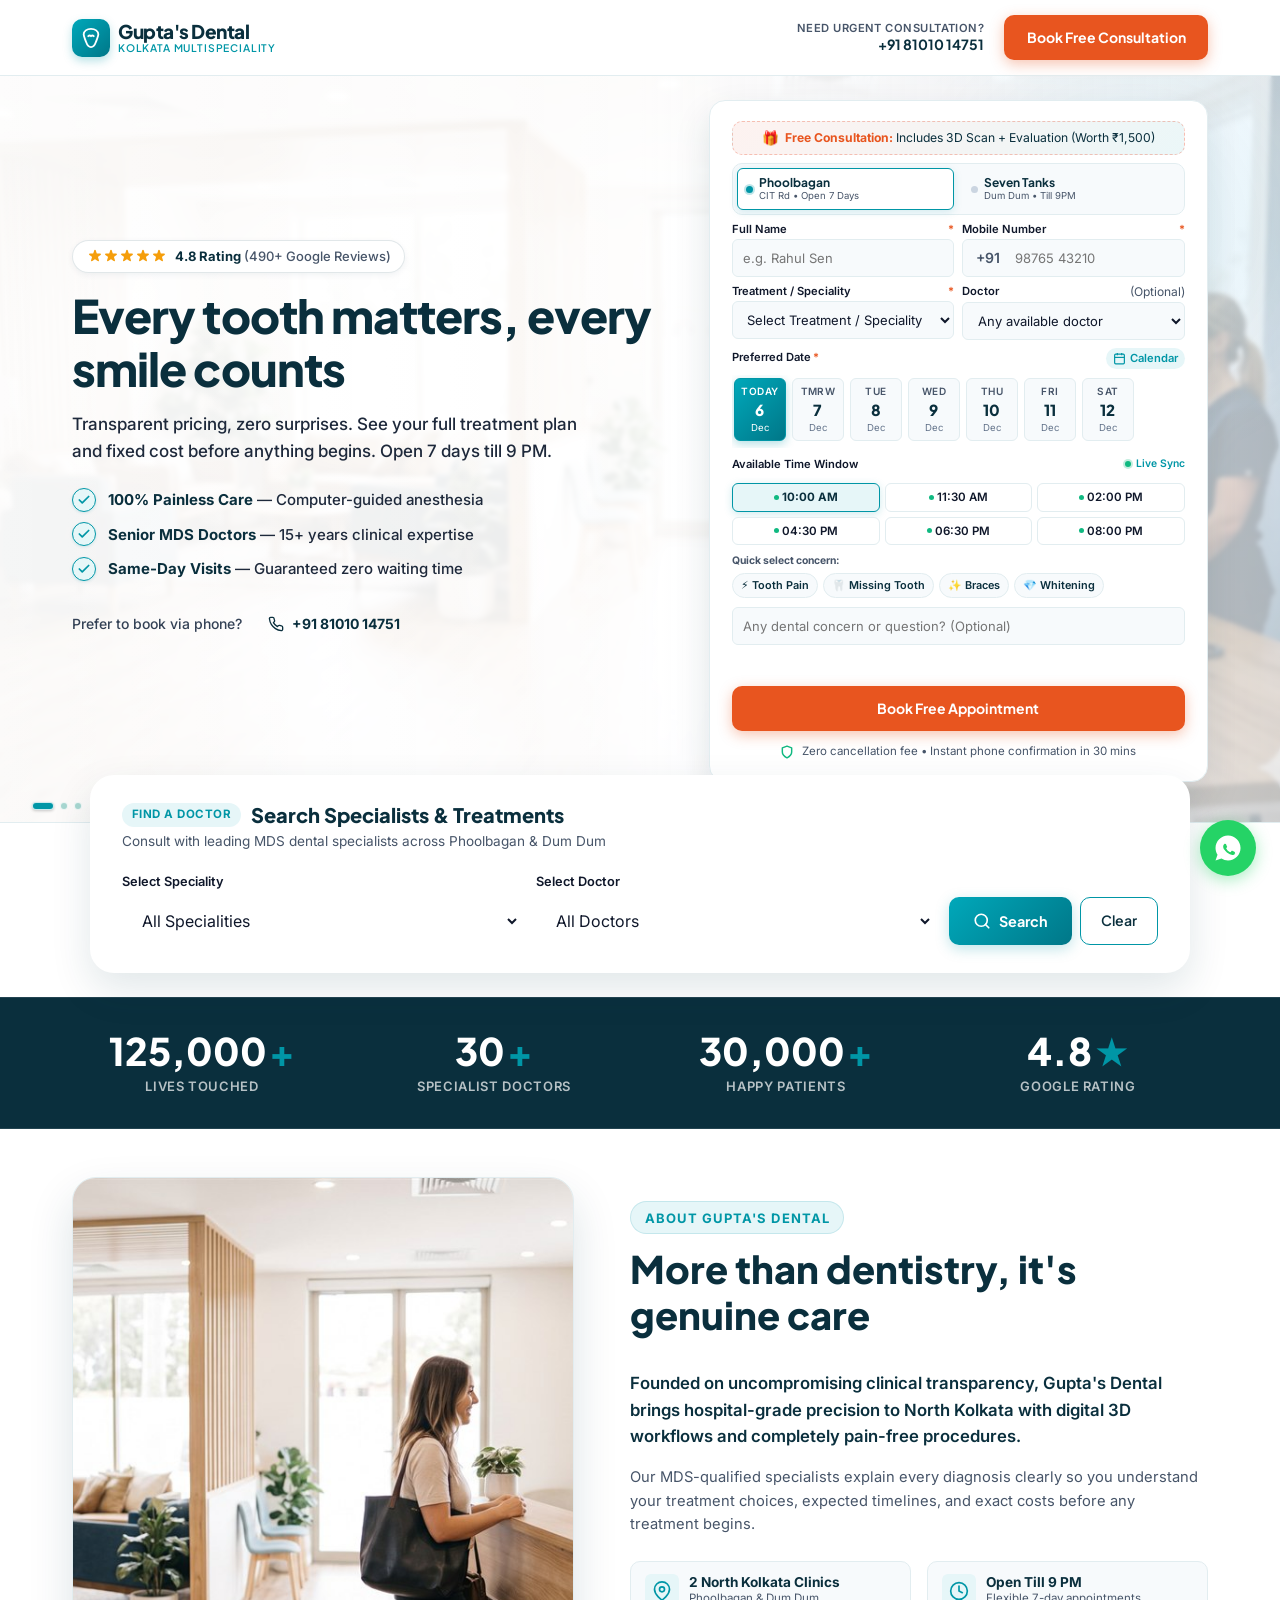
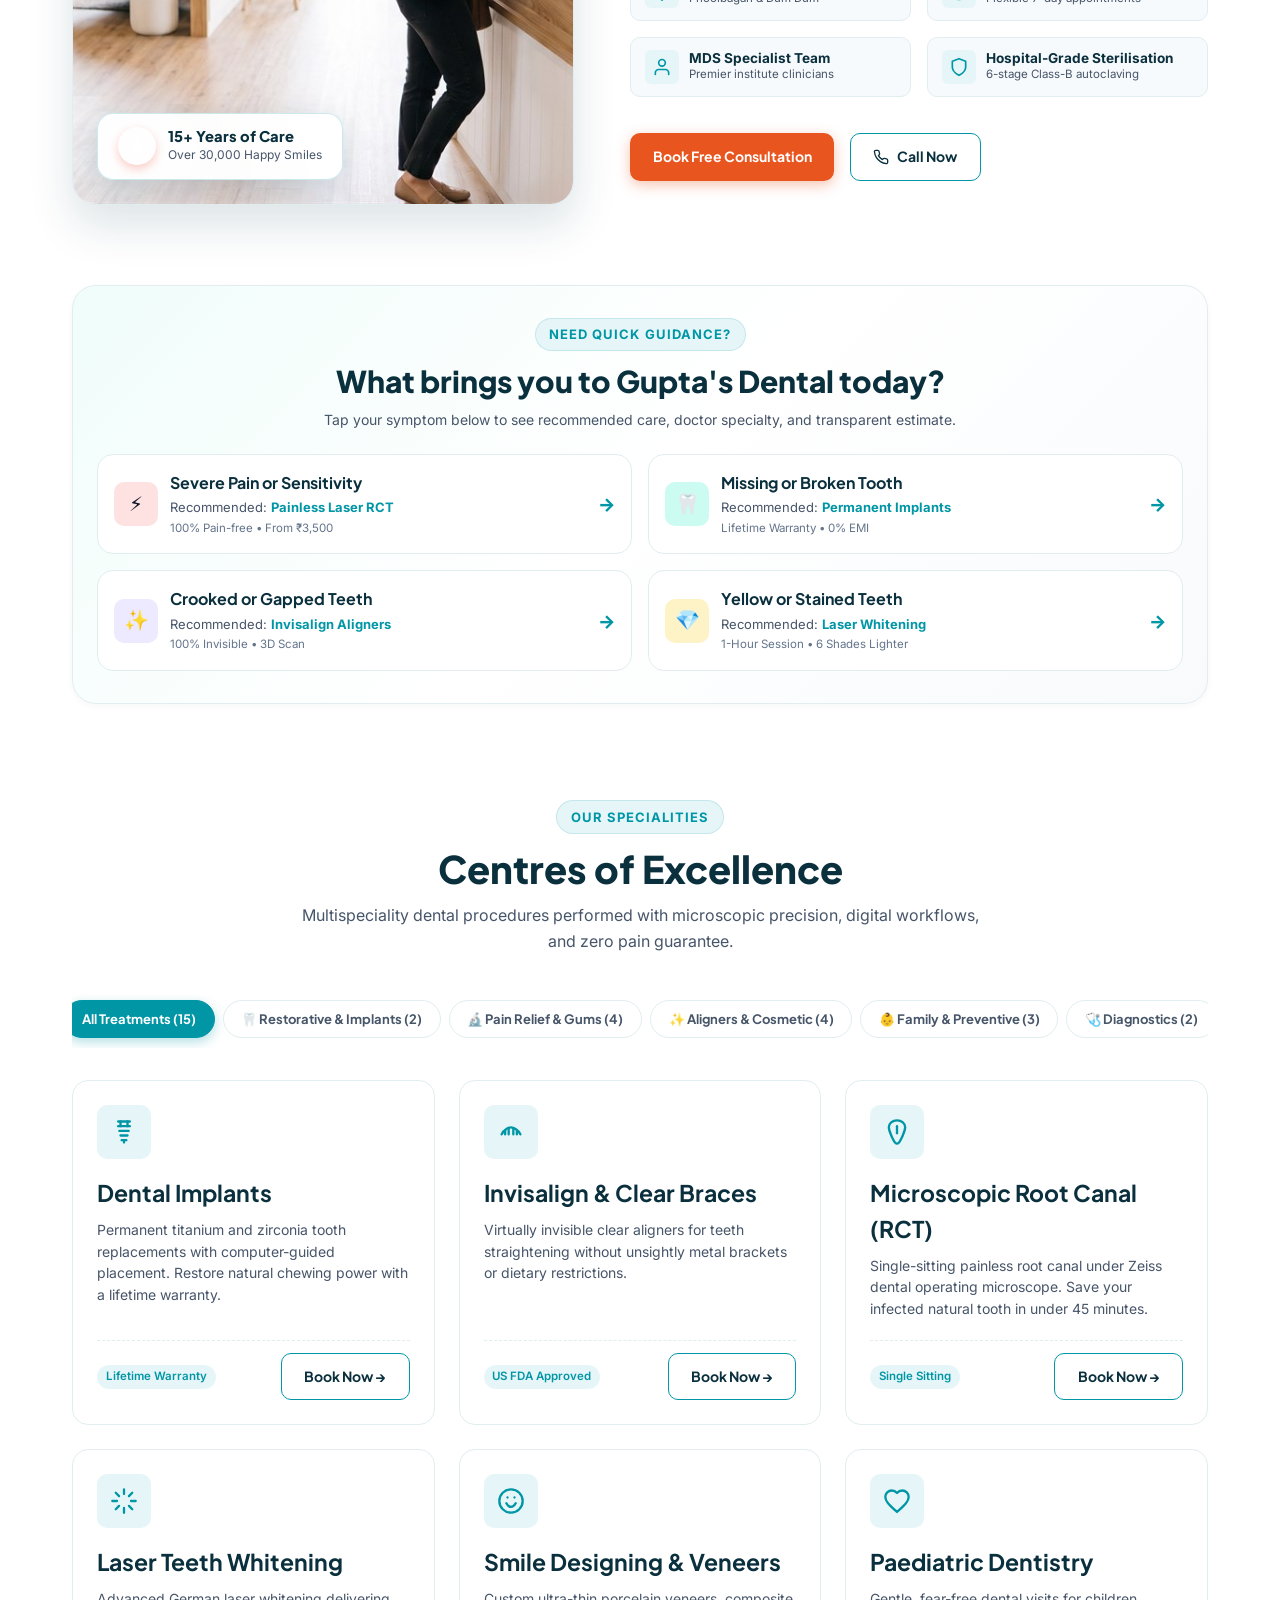
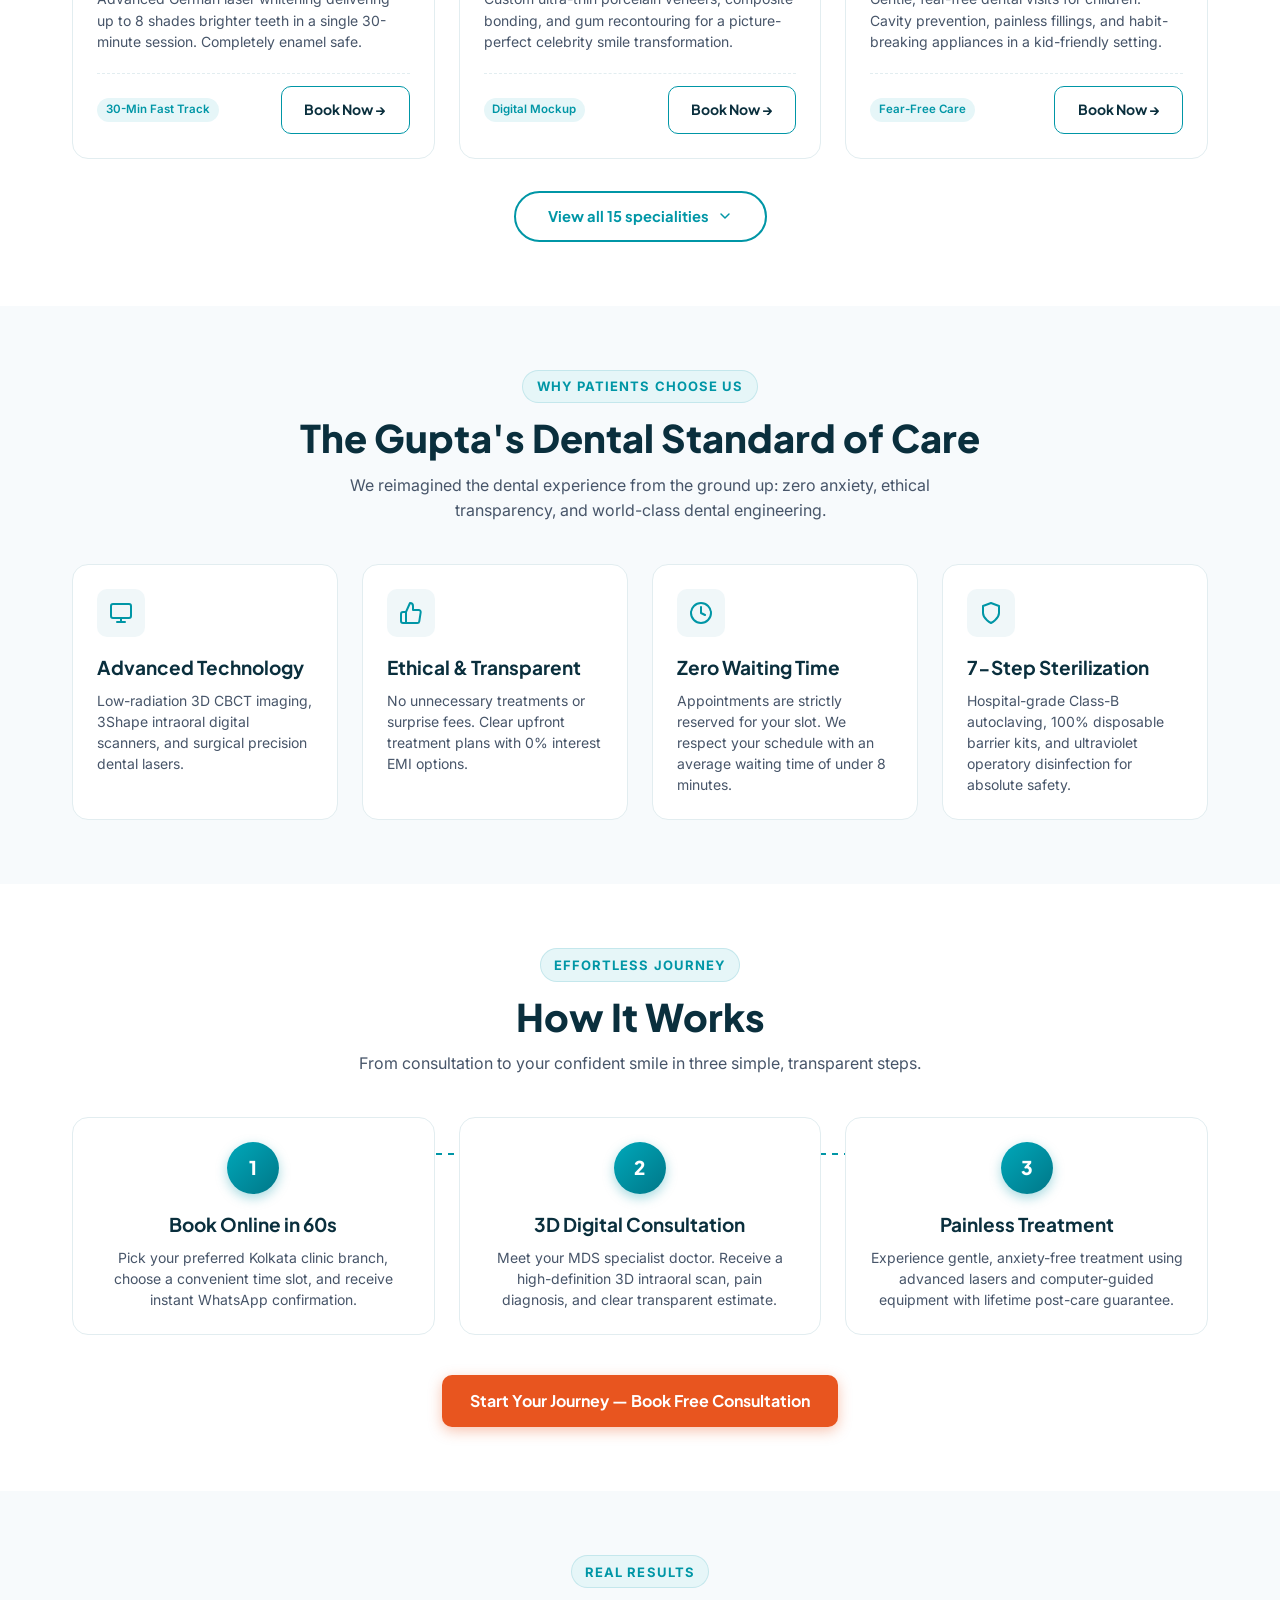
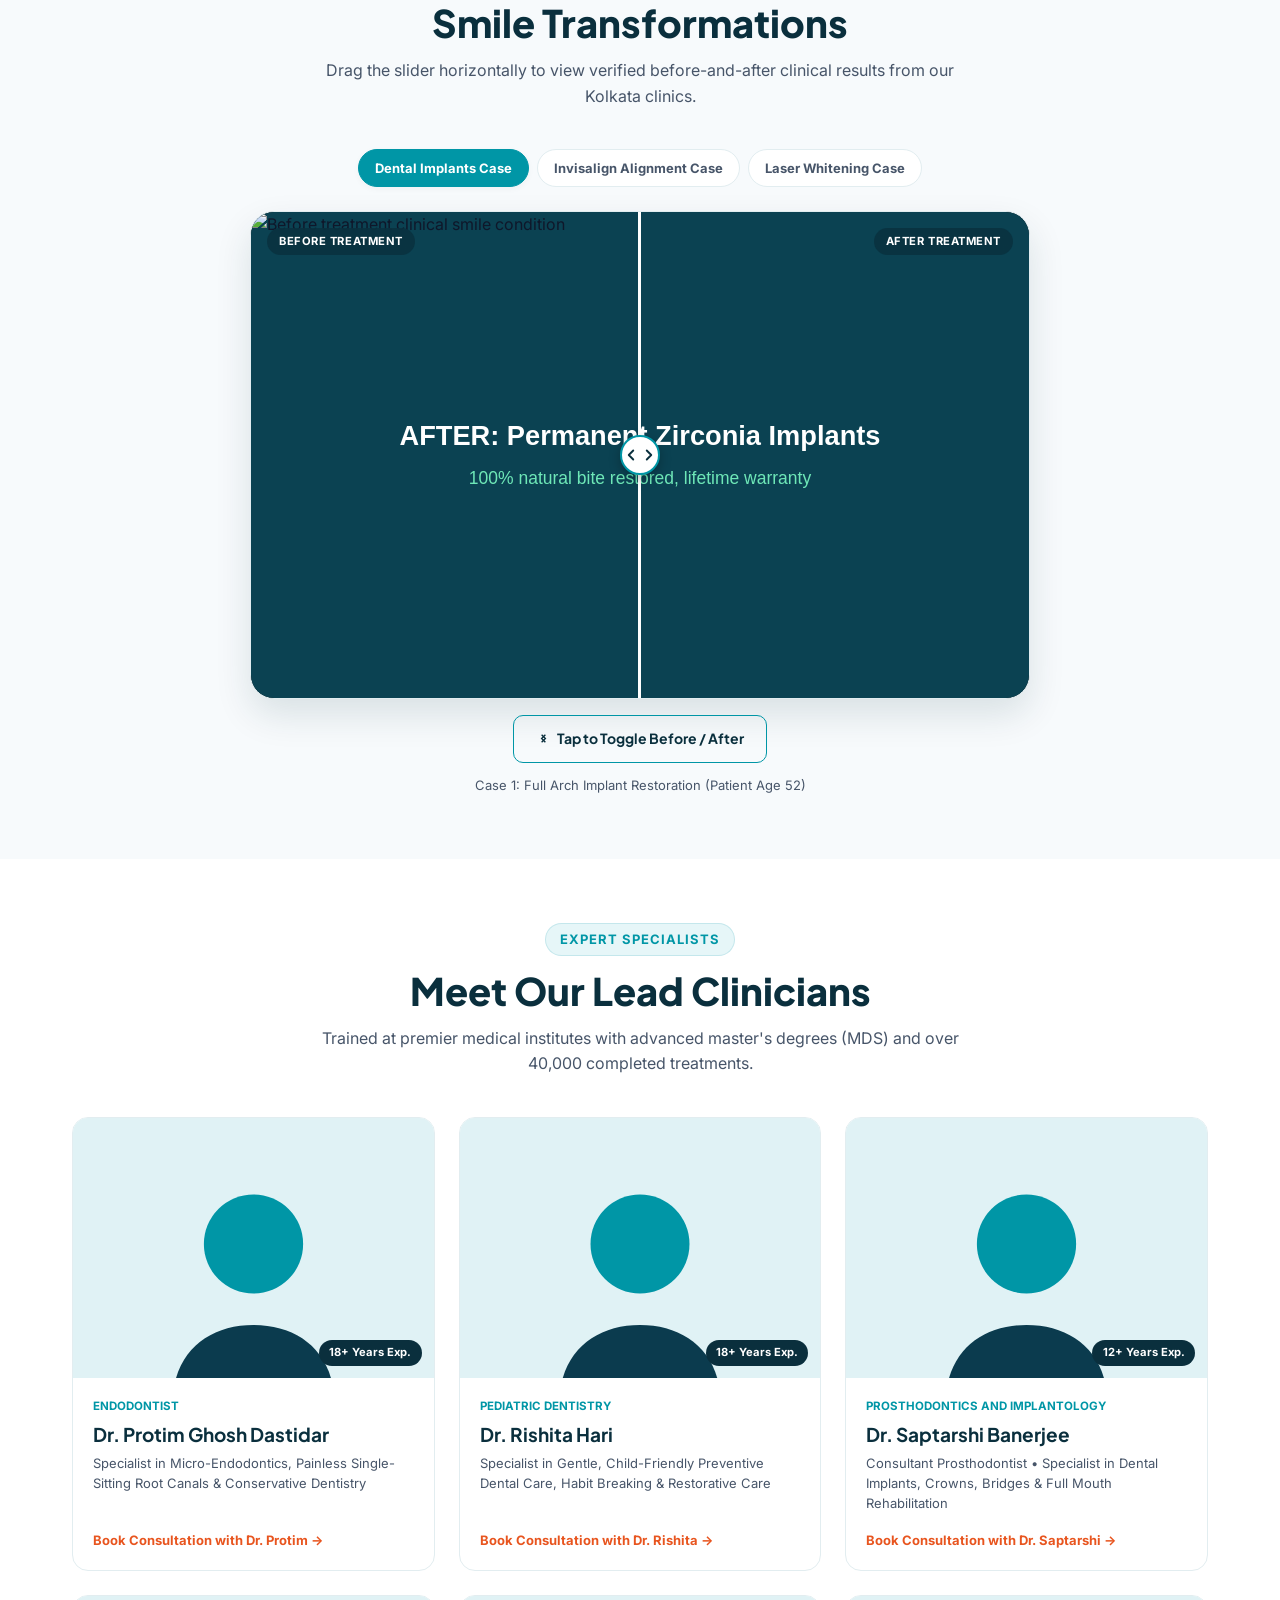
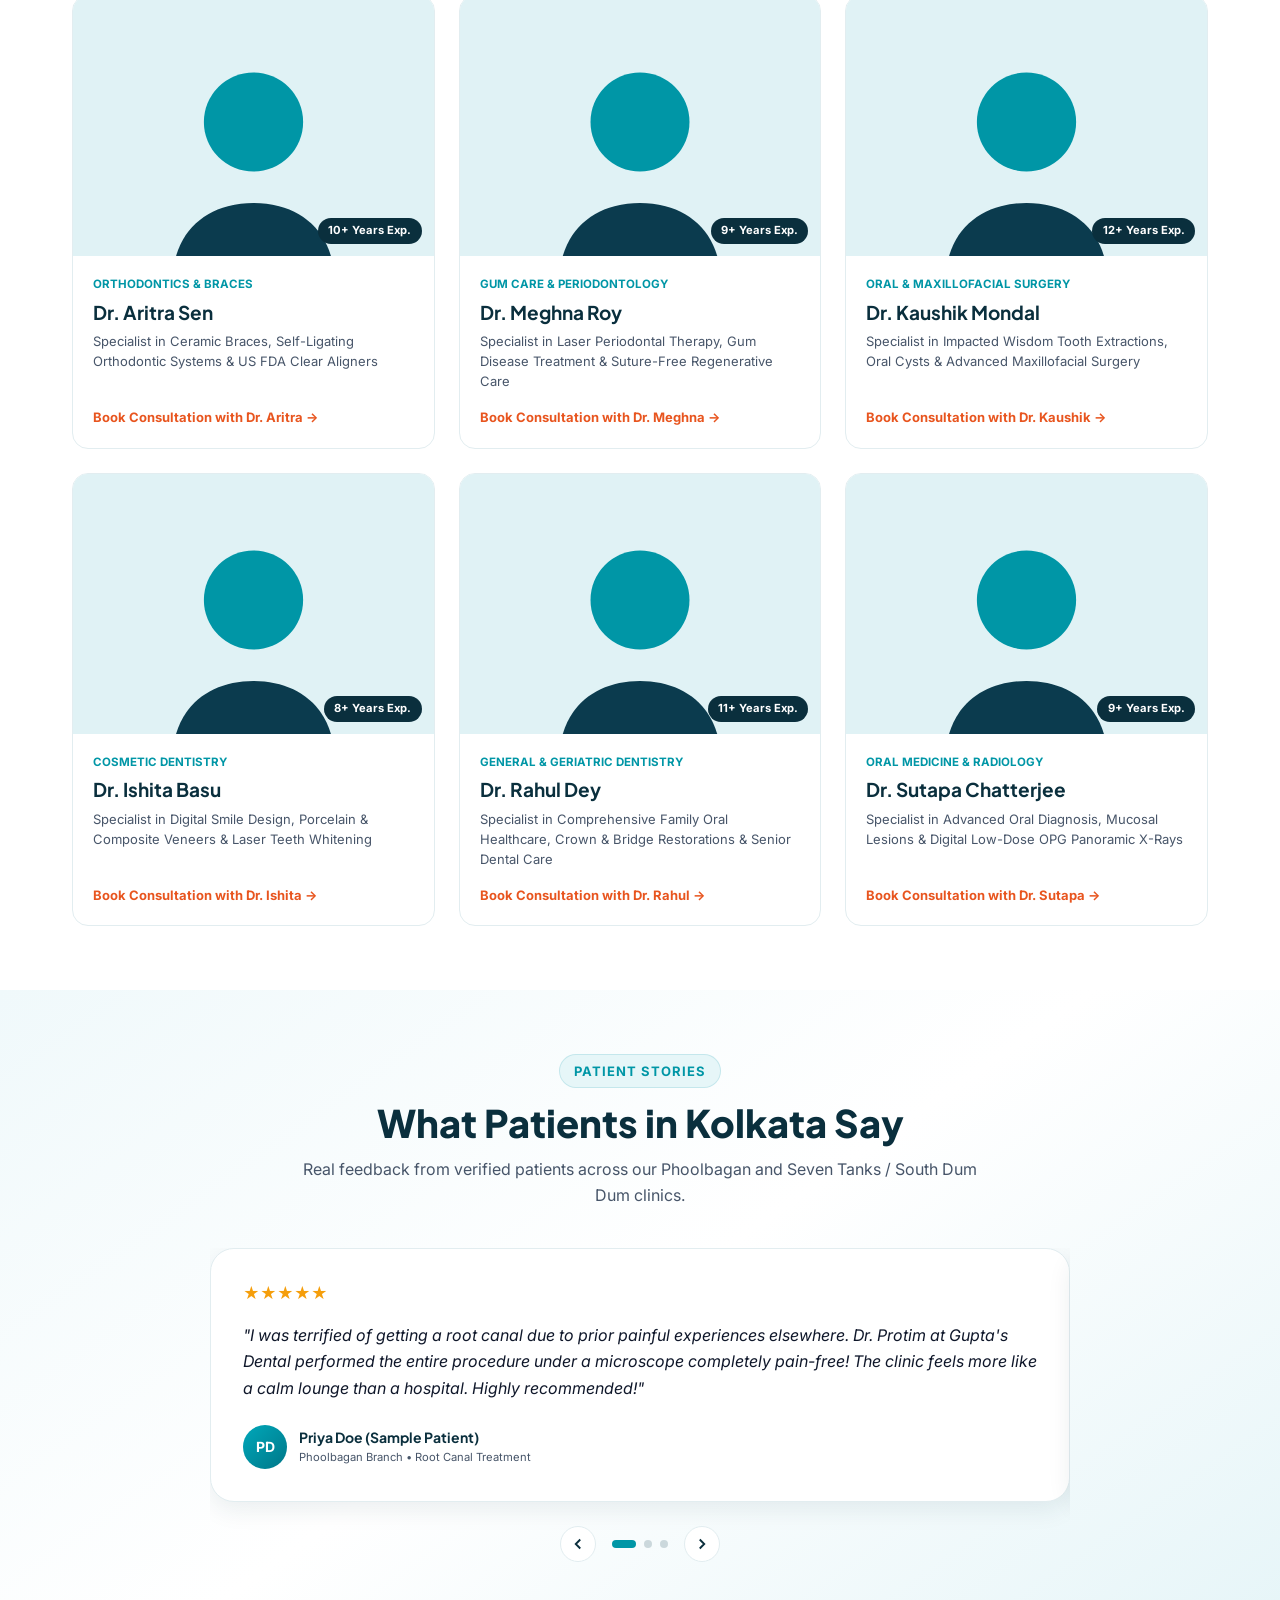
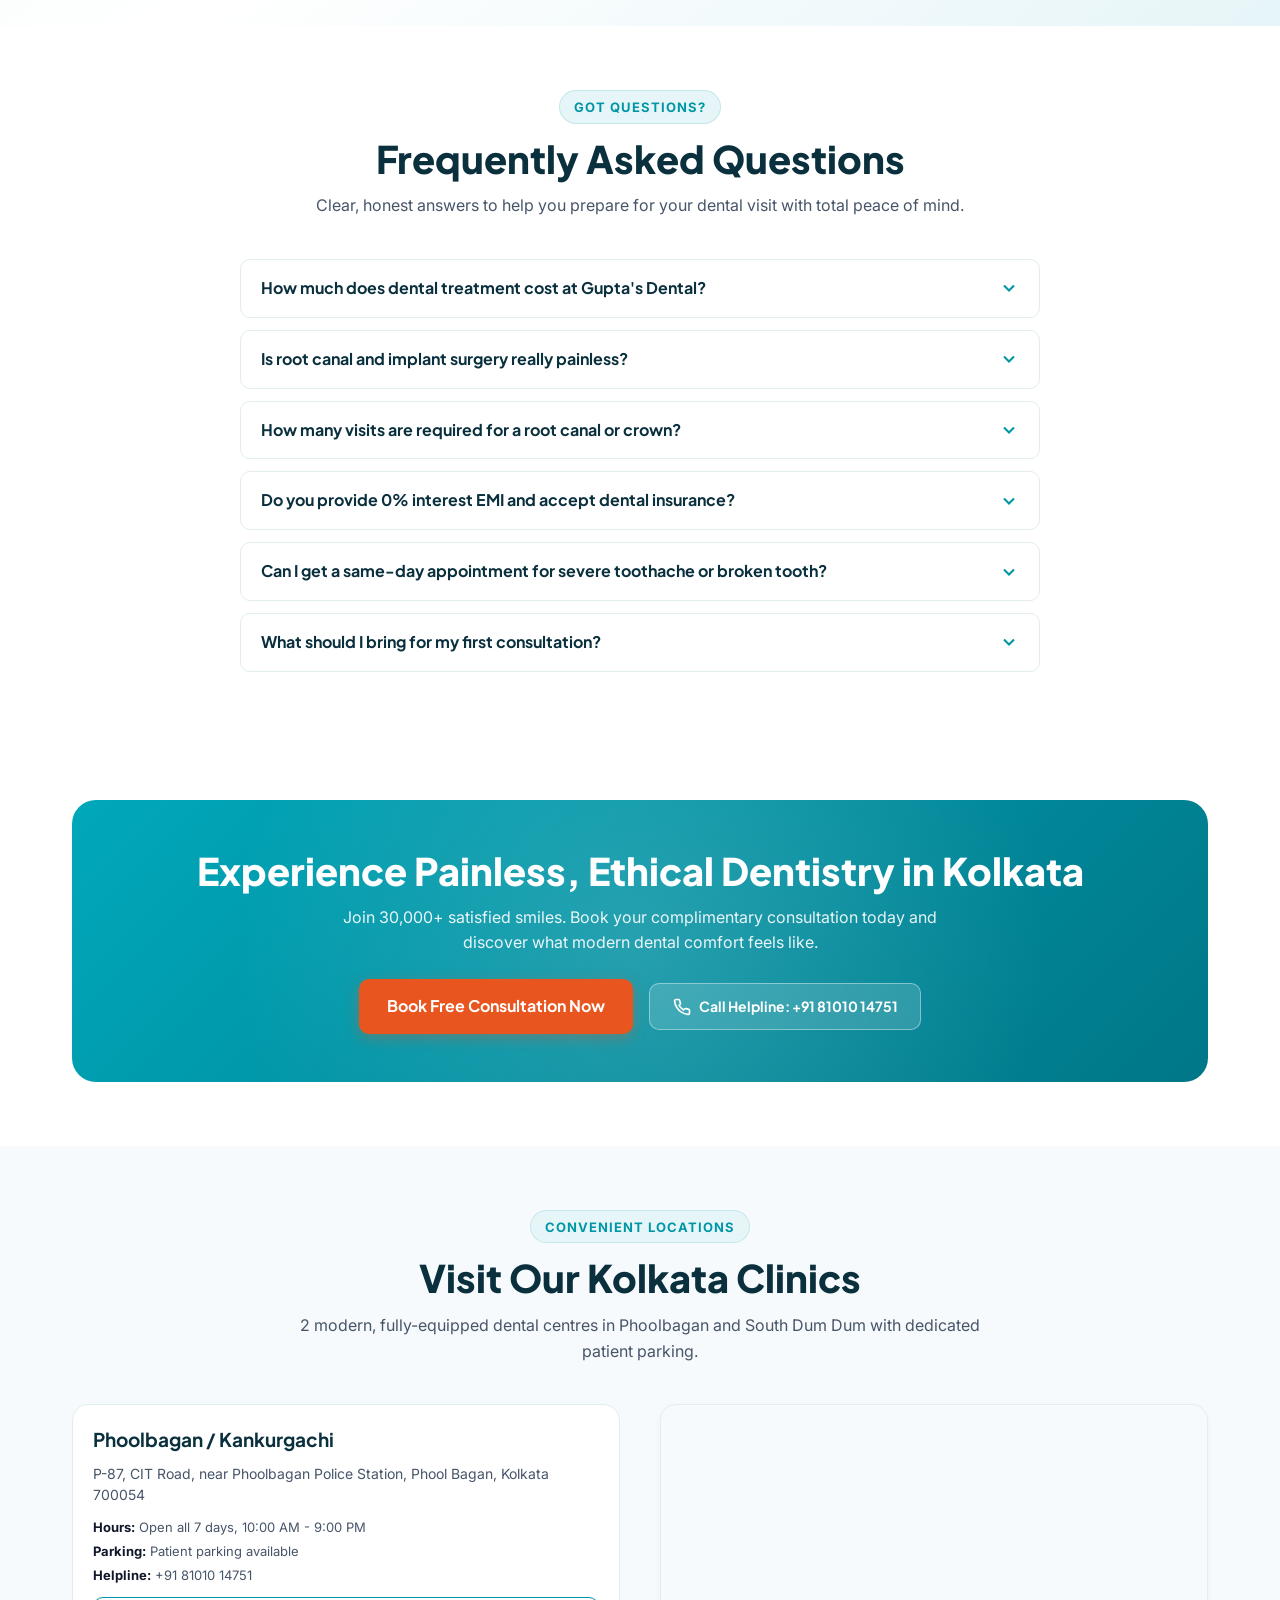
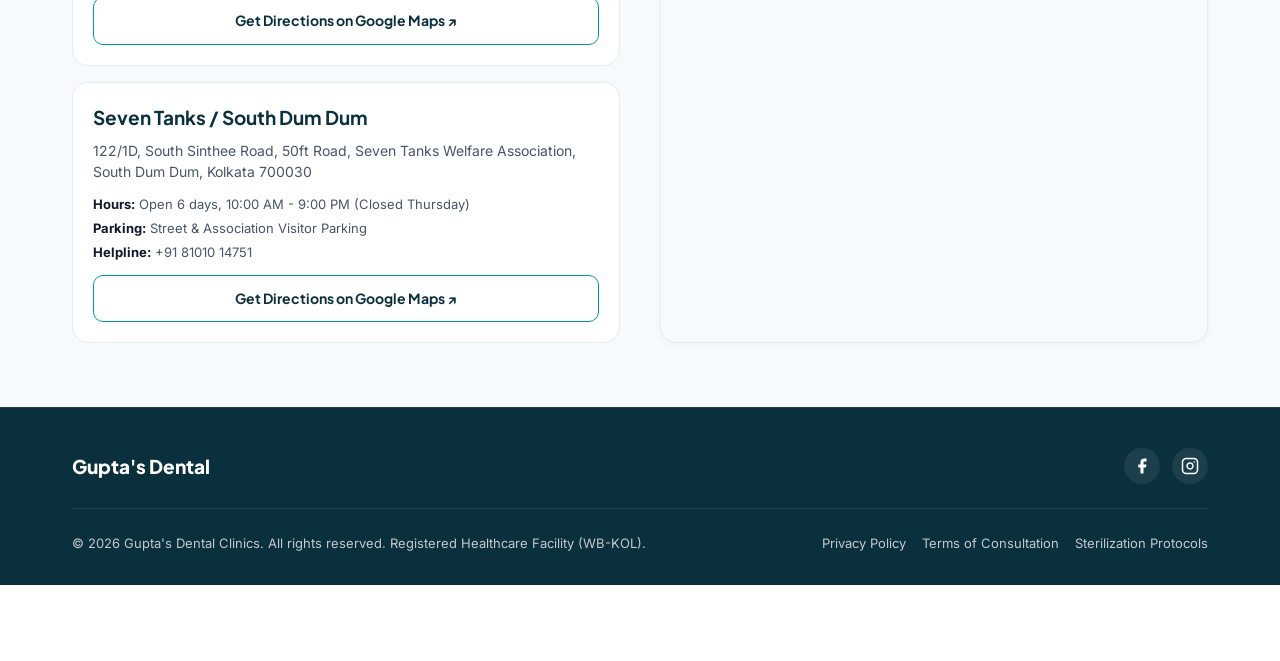
==== commit 0ca45027: "small changes on hero" ====
--- a/index.html
+++ b/index.html
@@ -209,7 +209,7 @@
                         <!-- Main Headline -->
                         <h1 id="hero-title" class="hero-headline">
                             Every tooth matters,
-                       W     every smile counts
+                            every smile counts
                         </h1>
 
                         <!-- One-Line Subheading -->
@@ -1286,8 +1286,10 @@
                         <div class="doctor-info">
                             <span class="doctor-specialty">Endodontist</span>
                             <h3 class="doctor-name">Dr. Protim Ghosh Dastidar</h3>
-                            <p class="doctor-degree">Specialist in Micro-Endodontics, Painless Single-Sitting Root Canals &amp; Conservative Dentistry</p>
-                            <a href="#hero" class="doctor-cta-link" data-doctor-name="Dr. Protim Ghosh Dastidar">Book Consultation with Dr. Protim →</a>
+                            <p class="doctor-degree">Specialist in Micro-Endodontics, Painless Single-Sitting Root
+                                Canals &amp; Conservative Dentistry</p>
+                            <a href="#hero" class="doctor-cta-link" data-doctor-name="Dr. Protim Ghosh Dastidar">Book
+                                Consultation with Dr. Protim →</a>
                         </div>
                     </article>
 
@@ -1301,8 +1303,10 @@
                         <div class="doctor-info">
                             <span class="doctor-specialty">Pediatric Dentistry</span>
                             <h3 class="doctor-name">Dr. Rishita Hari</h3>
-                            <p class="doctor-degree">Specialist in Gentle, Child-Friendly Preventive Dental Care, Habit Breaking &amp; Restorative Care</p>
-                            <a href="#hero" class="doctor-cta-link" data-doctor-name="Dr. Rishita Hari">Book Consultation with Dr. Rishita →</a>
+                            <p class="doctor-degree">Specialist in Gentle, Child-Friendly Preventive Dental Care, Habit
+                                Breaking &amp; Restorative Care</p>
+                            <a href="#hero" class="doctor-cta-link" data-doctor-name="Dr. Rishita Hari">Book
+                                Consultation with Dr. Rishita →</a>
                         </div>
                     </article>
 
@@ -1316,8 +1320,10 @@
                         <div class="doctor-info">
                             <span class="doctor-specialty">Prosthodontics and Implantology</span>
                             <h3 class="doctor-name">Dr. Saptarshi Banerjee</h3>
-                            <p class="doctor-degree">Consultant Prosthodontist • Specialist in Dental Implants, Crowns, Bridges &amp; Full Mouth Rehabilitation</p>
-                            <a href="#hero" class="doctor-cta-link" data-doctor-name="Dr. Saptarshi Banerjee">Book Consultation with Dr. Saptarshi →</a>
+                            <p class="doctor-degree">Consultant Prosthodontist • Specialist in Dental Implants, Crowns,
+                                Bridges &amp; Full Mouth Rehabilitation</p>
+                            <a href="#hero" class="doctor-cta-link" data-doctor-name="Dr. Saptarshi Banerjee">Book
+                                Consultation with Dr. Saptarshi →</a>
                         </div>
                     </article>
 
@@ -1331,8 +1337,10 @@
                         <div class="doctor-info">
                             <span class="doctor-specialty">Orthodontics &amp; Braces</span>
                             <h3 class="doctor-name">Dr. Aritra Sen</h3>
-                            <p class="doctor-degree">Specialist in Ceramic Braces, Self-Ligating Orthodontic Systems &amp; US FDA Clear Aligners</p>
-                            <a href="#hero" class="doctor-cta-link" data-doctor-name="Dr. Aritra Sen">Book Consultation with Dr. Aritra →</a>
+                            <p class="doctor-degree">Specialist in Ceramic Braces, Self-Ligating Orthodontic Systems
+                                &amp; US FDA Clear Aligners</p>
+                            <a href="#hero" class="doctor-cta-link" data-doctor-name="Dr. Aritra Sen">Book Consultation
+                                with Dr. Aritra →</a>
                         </div>
                     </article>
 
@@ -1346,8 +1354,10 @@
                         <div class="doctor-info">
                             <span class="doctor-specialty">Gum Care &amp; Periodontology</span>
                             <h3 class="doctor-name">Dr. Meghna Roy</h3>
-                            <p class="doctor-degree">Specialist in Laser Periodontal Therapy, Gum Disease Treatment &amp; Suture-Free Regenerative Care</p>
-                            <a href="#hero" class="doctor-cta-link" data-doctor-name="Dr. Meghna Roy">Book Consultation with Dr. Meghna →</a>
+                            <p class="doctor-degree">Specialist in Laser Periodontal Therapy, Gum Disease Treatment
+                                &amp; Suture-Free Regenerative Care</p>
+                            <a href="#hero" class="doctor-cta-link" data-doctor-name="Dr. Meghna Roy">Book Consultation
+                                with Dr. Meghna →</a>
                         </div>
                     </article>
 
@@ -1361,8 +1371,10 @@
                         <div class="doctor-info">
                             <span class="doctor-specialty">Oral &amp; Maxillofacial Surgery</span>
                             <h3 class="doctor-name">Dr. Kaushik Mondal</h3>
-                            <p class="doctor-degree">Specialist in Impacted Wisdom Tooth Extractions, Oral Cysts &amp; Advanced Maxillofacial Surgery</p>
-                            <a href="#hero" class="doctor-cta-link" data-doctor-name="Dr. Kaushik Mondal">Book Consultation with Dr. Kaushik →</a>
+                            <p class="doctor-degree">Specialist in Impacted Wisdom Tooth Extractions, Oral Cysts &amp;
+                                Advanced Maxillofacial Surgery</p>
+                            <a href="#hero" class="doctor-cta-link" data-doctor-name="Dr. Kaushik Mondal">Book
+                                Consultation with Dr. Kaushik →</a>
                         </div>
                     </article>
 
@@ -1376,8 +1388,10 @@
                         <div class="doctor-info">
                             <span class="doctor-specialty">Cosmetic Dentistry</span>
                             <h3 class="doctor-name">Dr. Ishita Basu</h3>
-                            <p class="doctor-degree">Specialist in Digital Smile Design, Porcelain &amp; Composite Veneers &amp; Laser Teeth Whitening</p>
-                            <a href="#hero" class="doctor-cta-link" data-doctor-name="Dr. Ishita Basu">Book Consultation with Dr. Ishita →</a>
+                            <p class="doctor-degree">Specialist in Digital Smile Design, Porcelain &amp; Composite
+                                Veneers &amp; Laser Teeth Whitening</p>
+                            <a href="#hero" class="doctor-cta-link" data-doctor-name="Dr. Ishita Basu">Book Consultation
+                                with Dr. Ishita →</a>
                         </div>
                     </article>
 
@@ -1391,8 +1405,10 @@
                         <div class="doctor-info">
                             <span class="doctor-specialty">General &amp; Geriatric Dentistry</span>
                             <h3 class="doctor-name">Dr. Rahul Dey</h3>
-                            <p class="doctor-degree">Specialist in Comprehensive Family Oral Healthcare, Crown &amp; Bridge Restorations &amp; Senior Dental Care</p>
-                            <a href="#hero" class="doctor-cta-link" data-doctor-name="Dr. Rahul Dey">Book Consultation with Dr. Rahul →</a>
+                            <p class="doctor-degree">Specialist in Comprehensive Family Oral Healthcare, Crown &amp;
+                                Bridge Restorations &amp; Senior Dental Care</p>
+                            <a href="#hero" class="doctor-cta-link" data-doctor-name="Dr. Rahul Dey">Book Consultation
+                                with Dr. Rahul →</a>
                         </div>
                     </article>
 
@@ -1406,8 +1422,10 @@
                         <div class="doctor-info">
                             <span class="doctor-specialty">Oral Medicine &amp; Radiology</span>
                             <h3 class="doctor-name">Dr. Sutapa Chatterjee</h3>
-                            <p class="doctor-degree">Specialist in Advanced Oral Diagnosis, Mucosal Lesions &amp; Digital Low-Dose OPG Panoramic X-Rays</p>
-                            <a href="#hero" class="doctor-cta-link" data-doctor-name="Dr. Sutapa Chatterjee">Book Consultation with Dr. Sutapa →</a>
+                            <p class="doctor-degree">Specialist in Advanced Oral Diagnosis, Mucosal Lesions &amp;
+                                Digital Low-Dose OPG Panoramic X-Rays</p>
+                            <a href="#hero" class="doctor-cta-link" data-doctor-name="Dr. Sutapa Chatterjee">Book
+                                Consultation with Dr. Sutapa →</a>
                         </div>
                     </article>
 
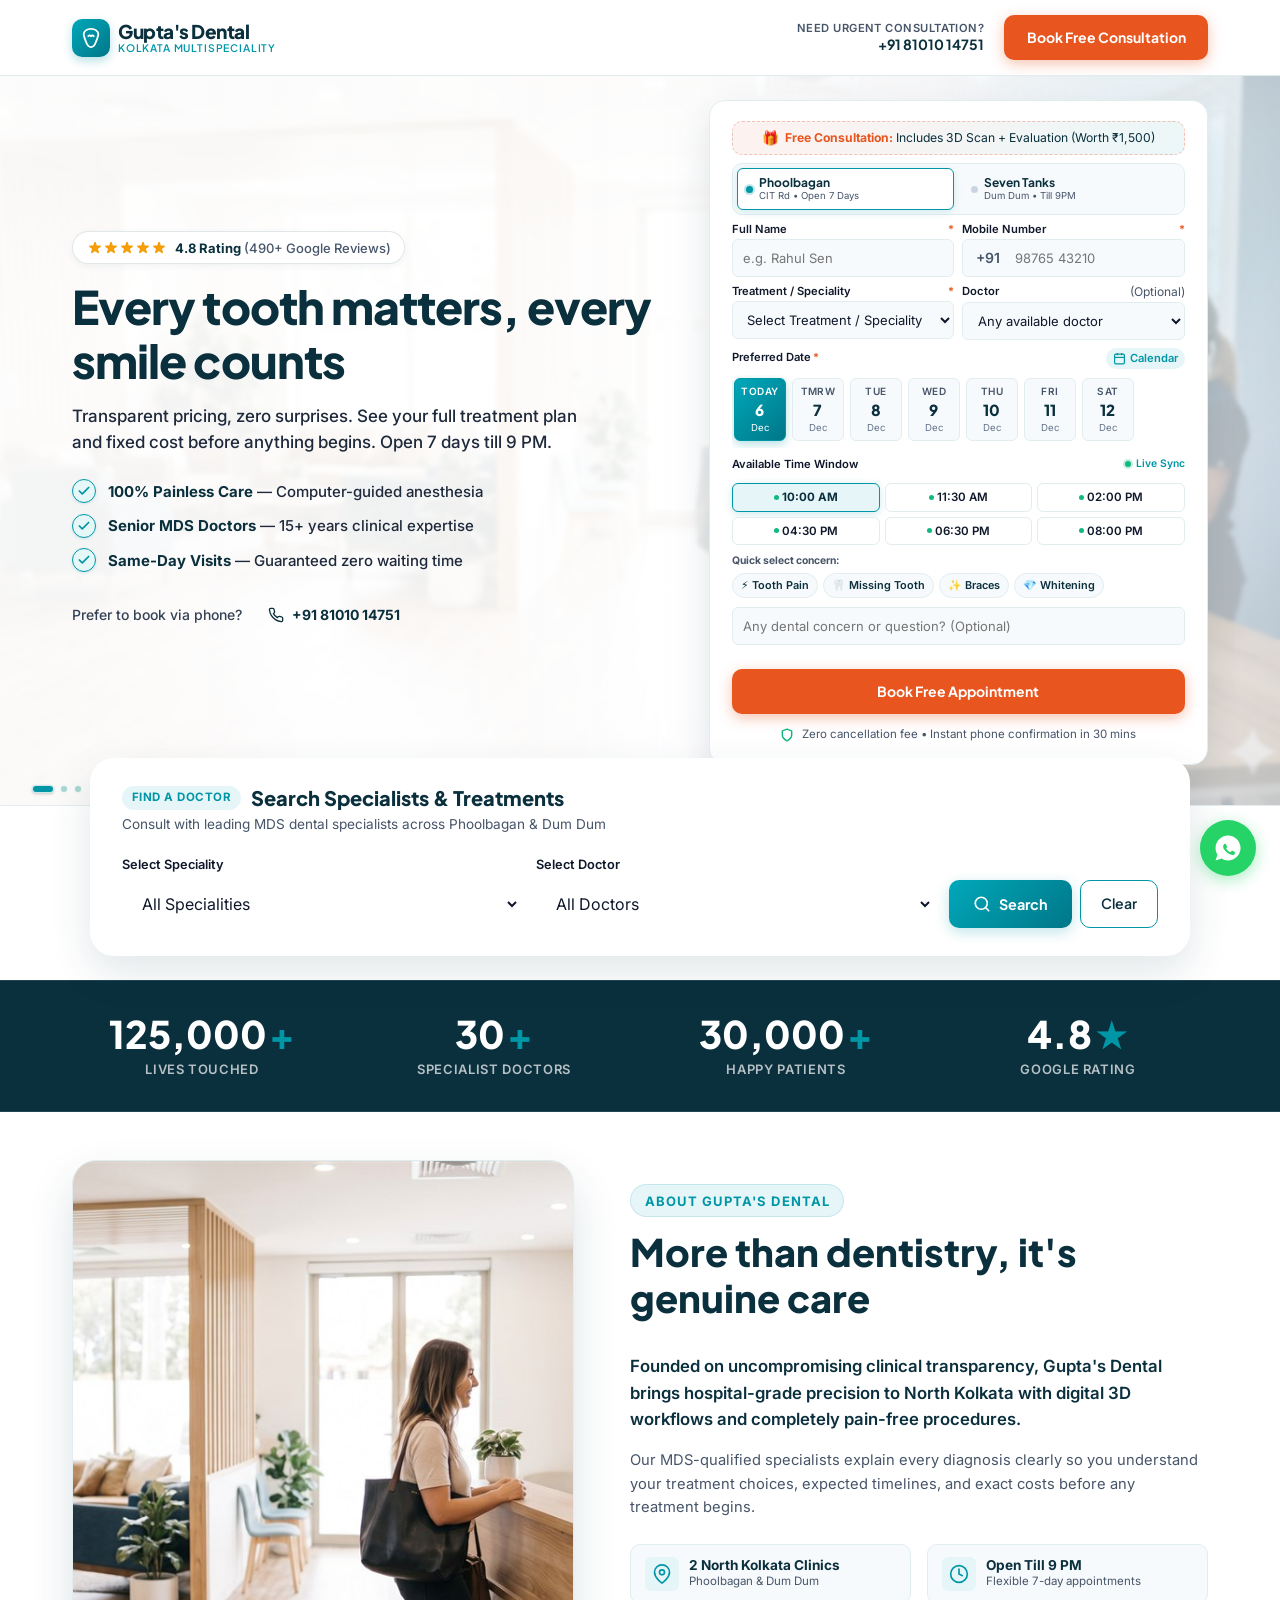
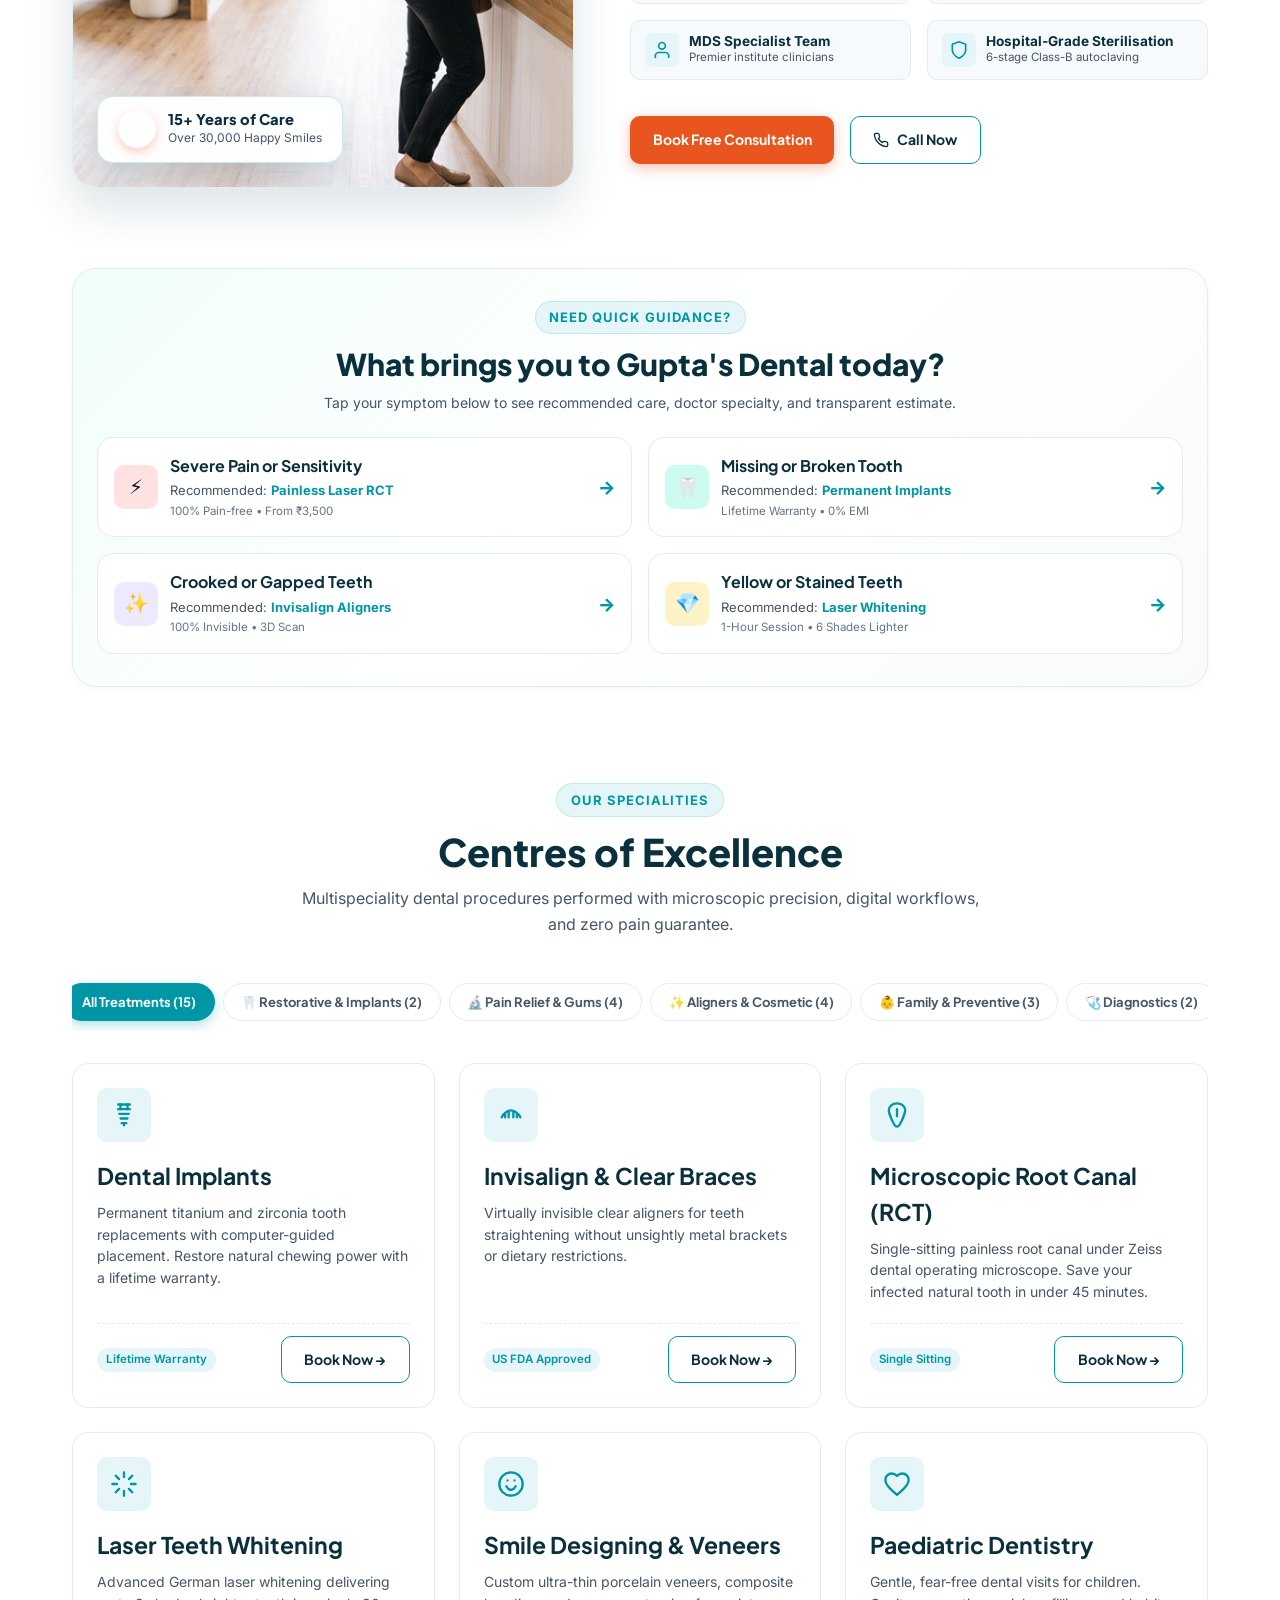
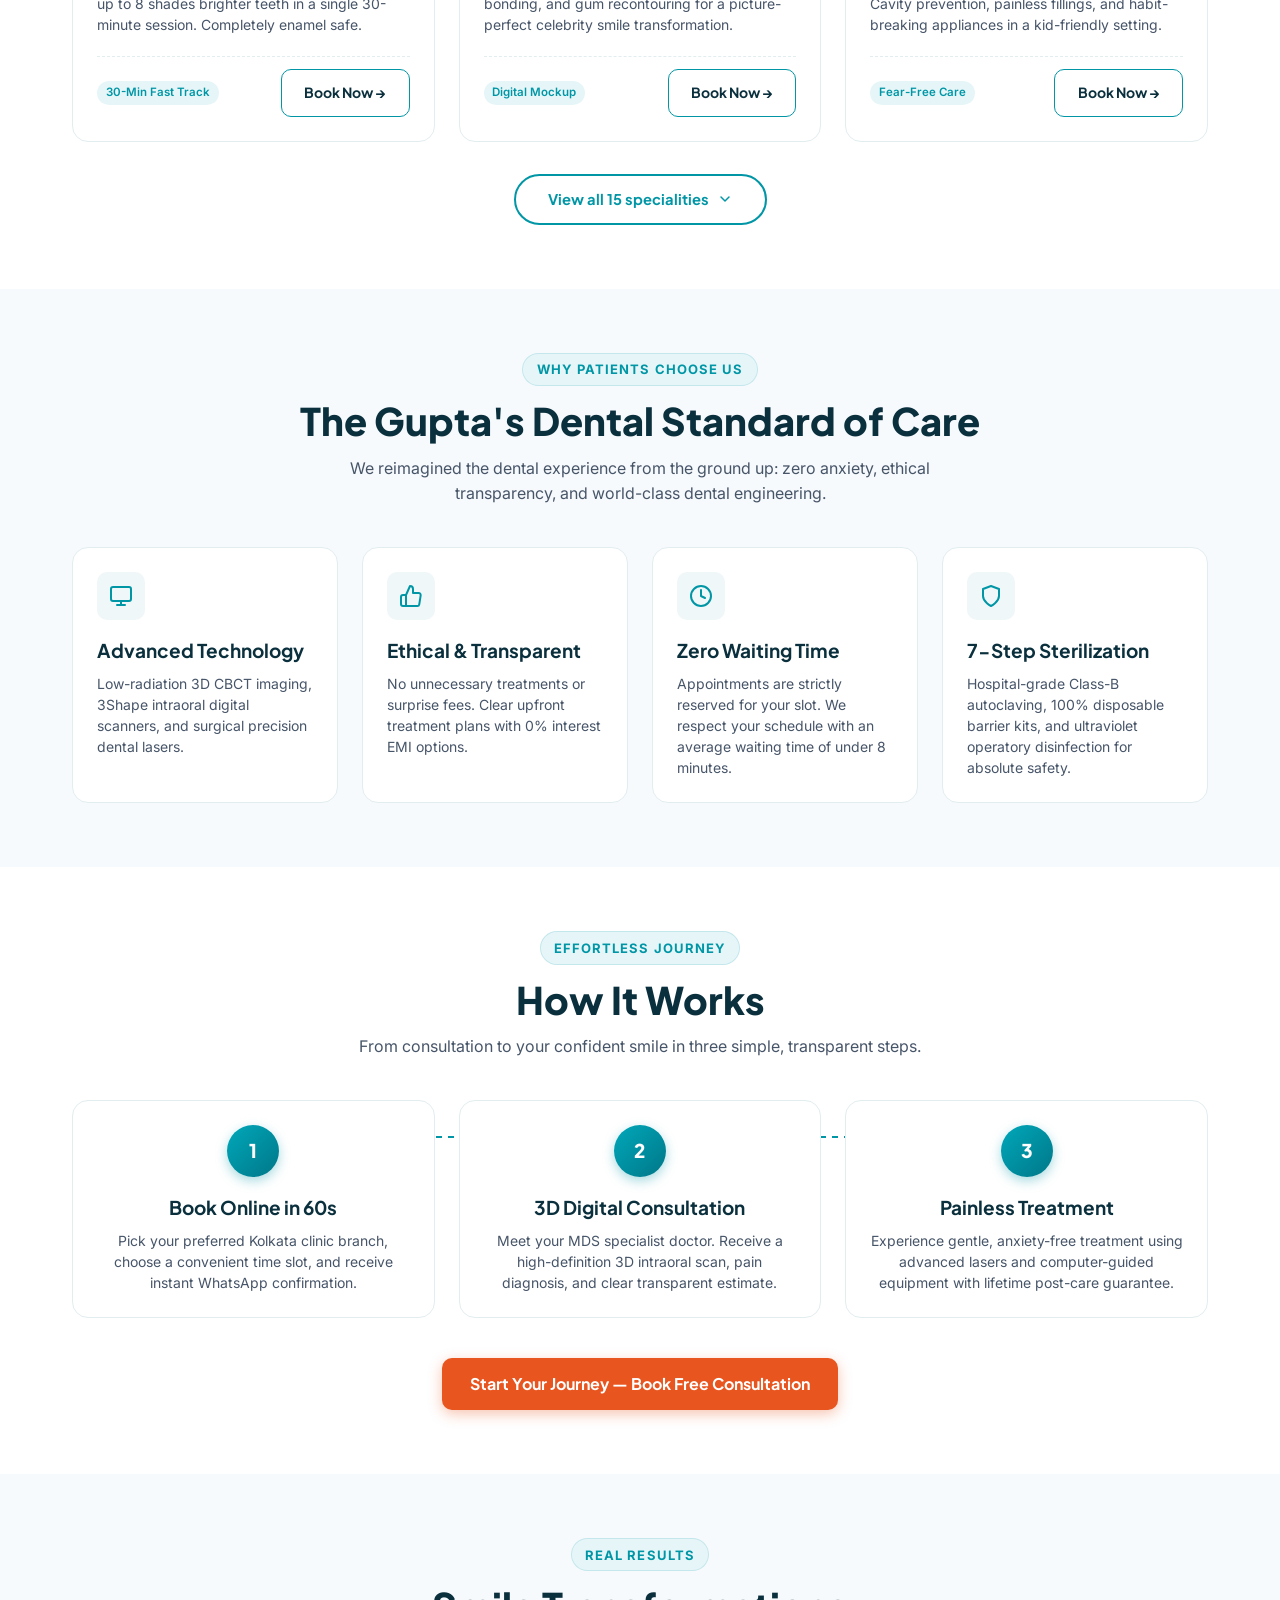
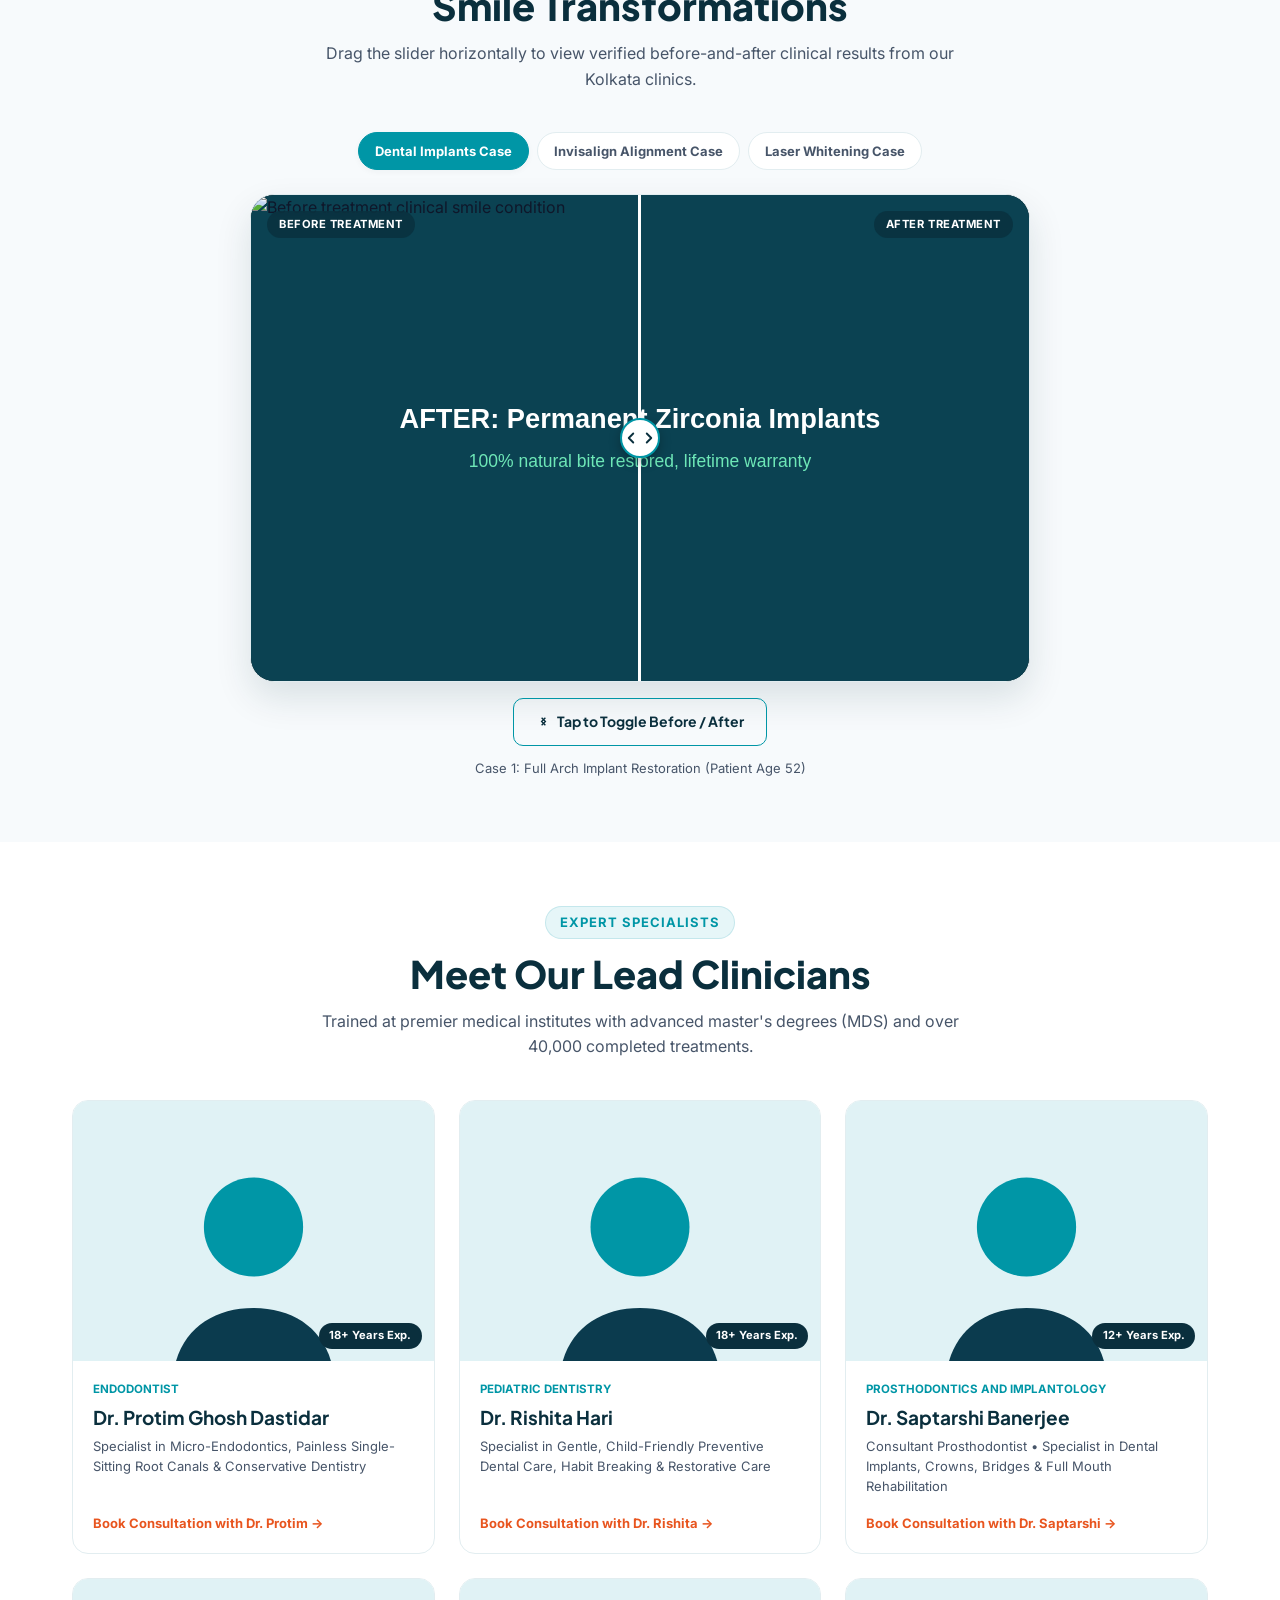
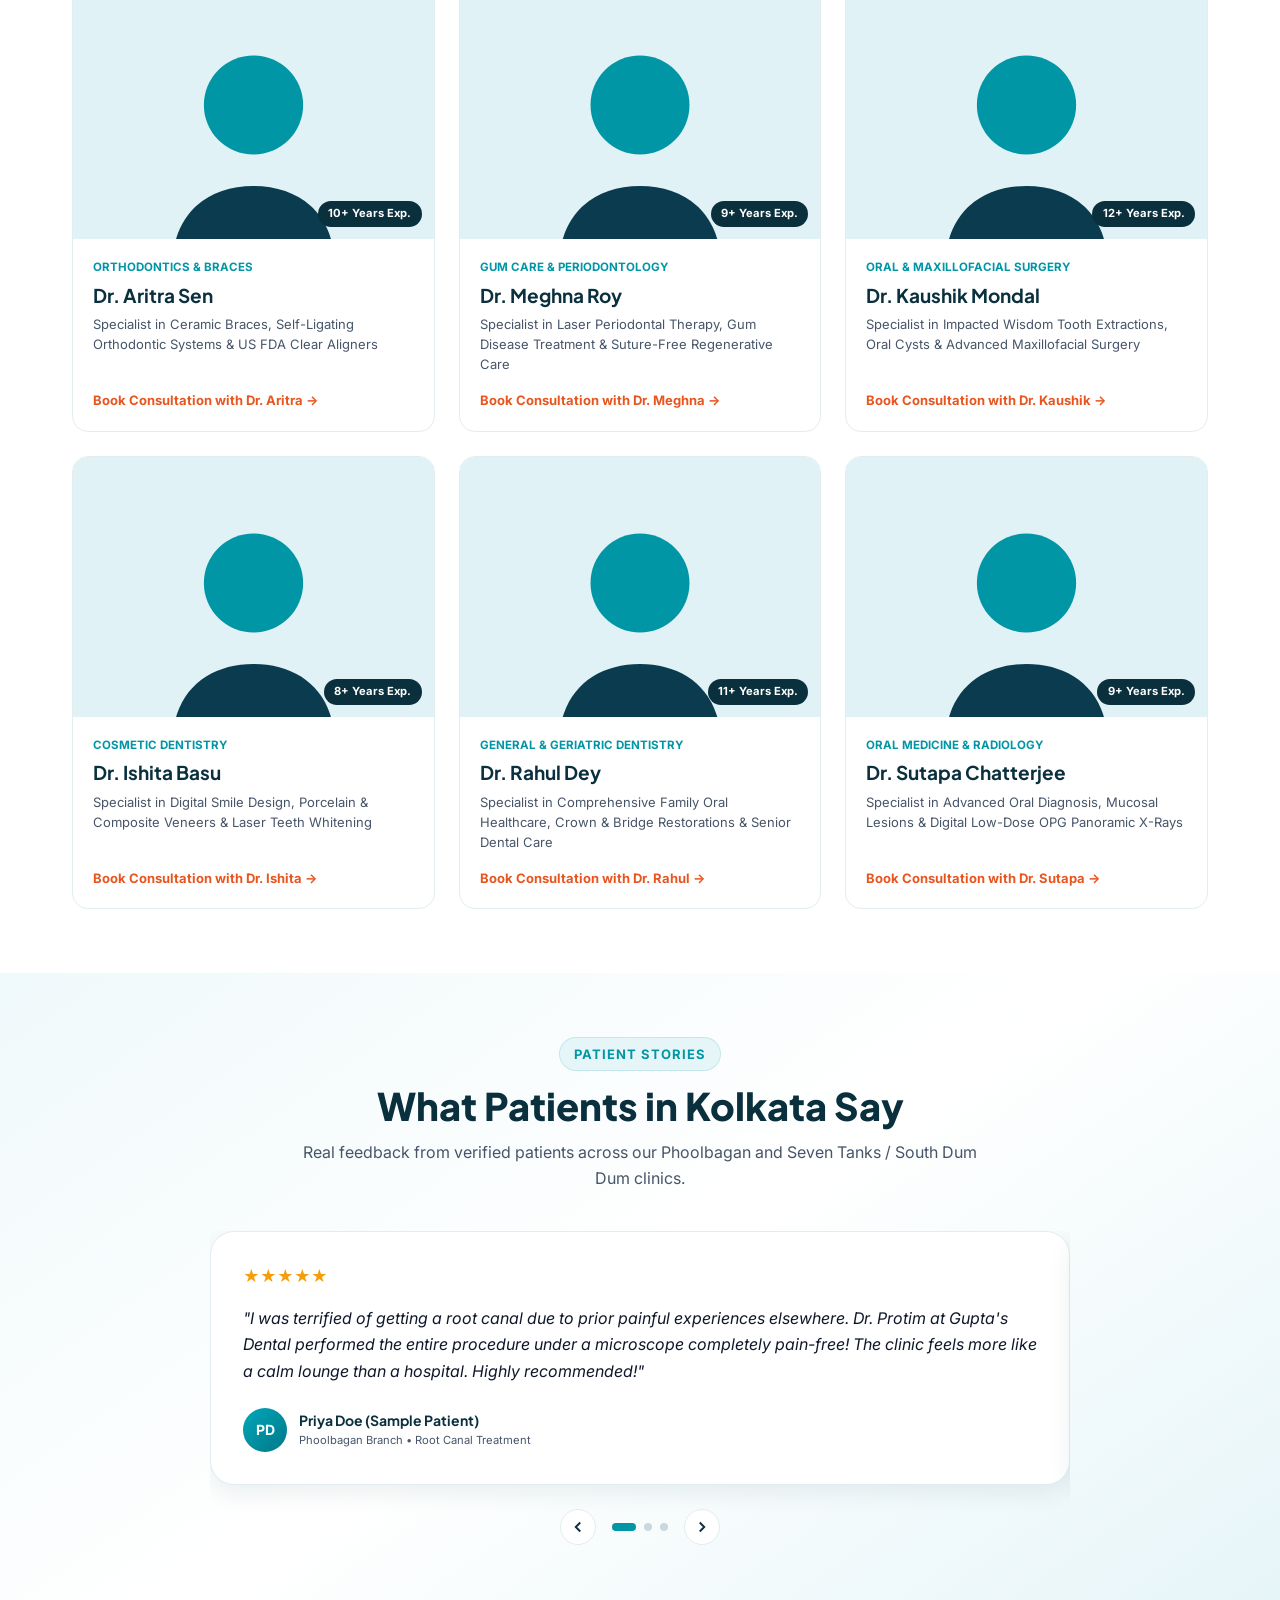
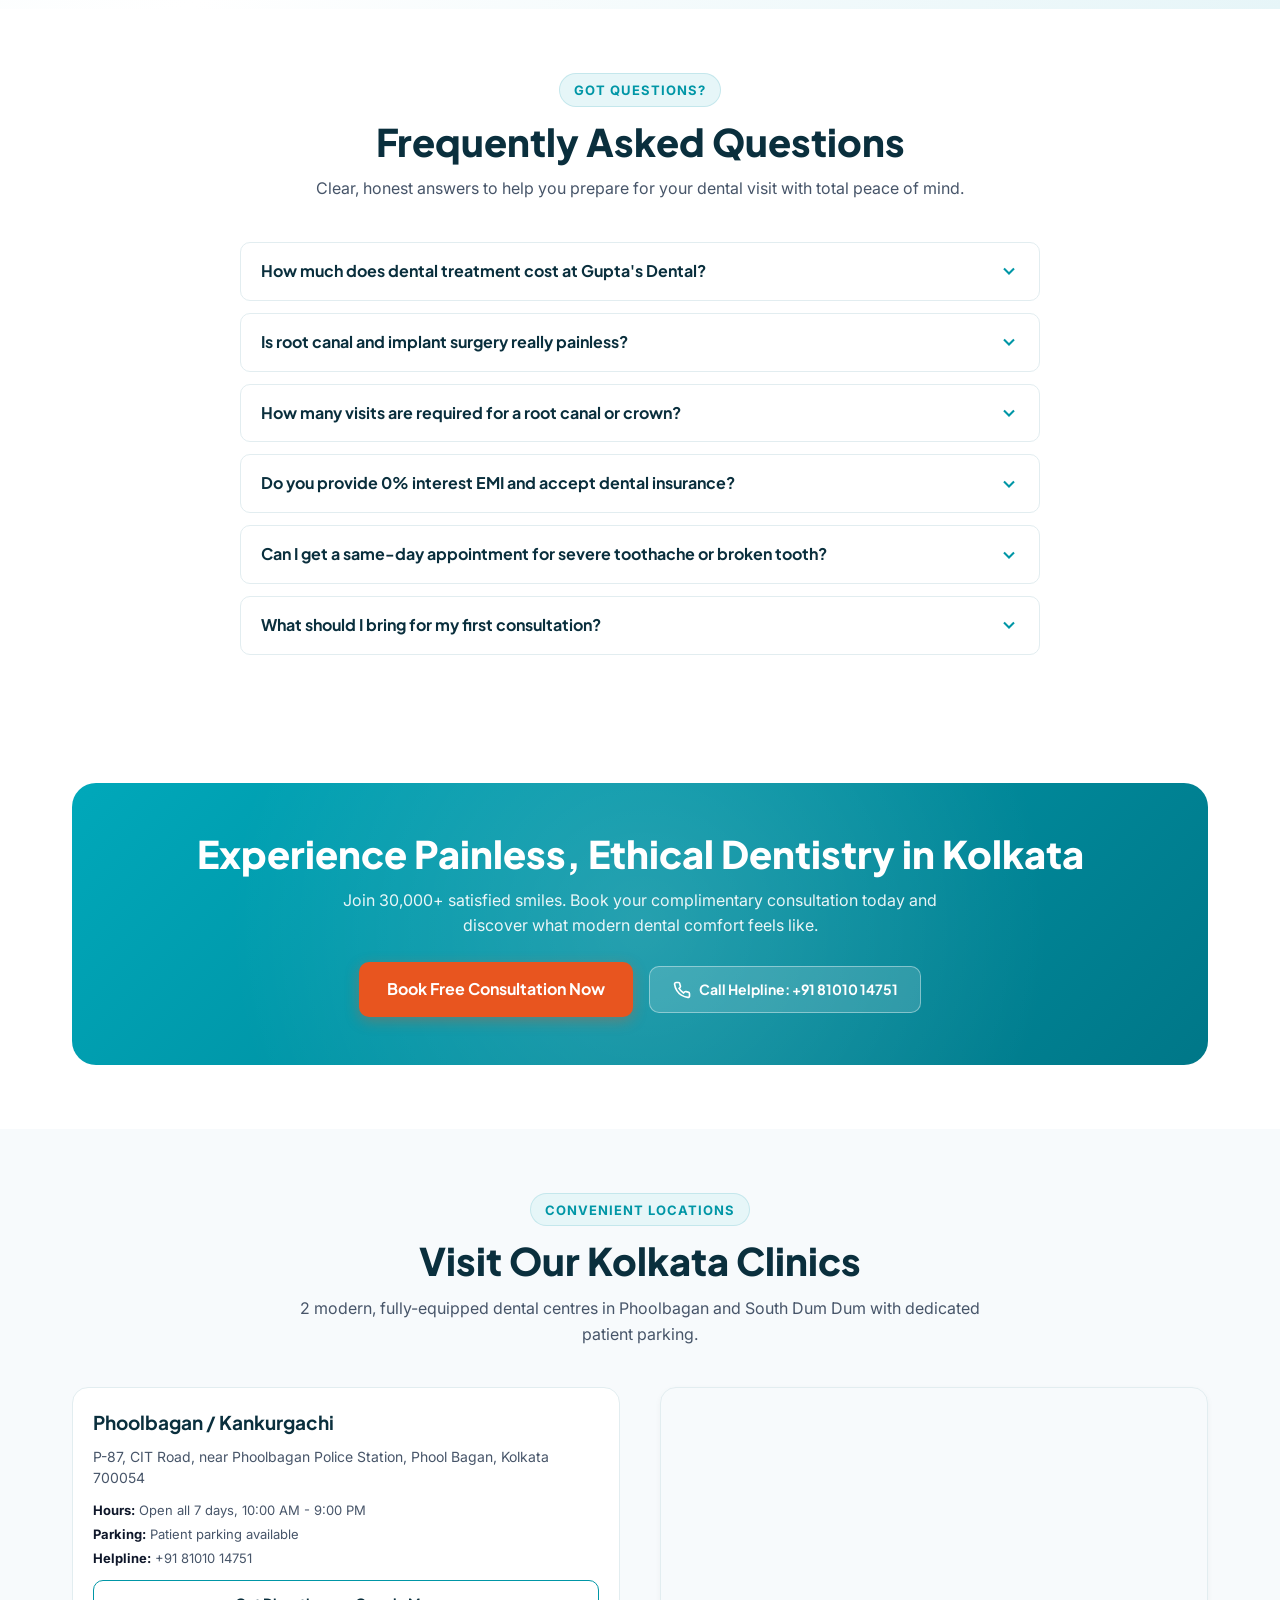
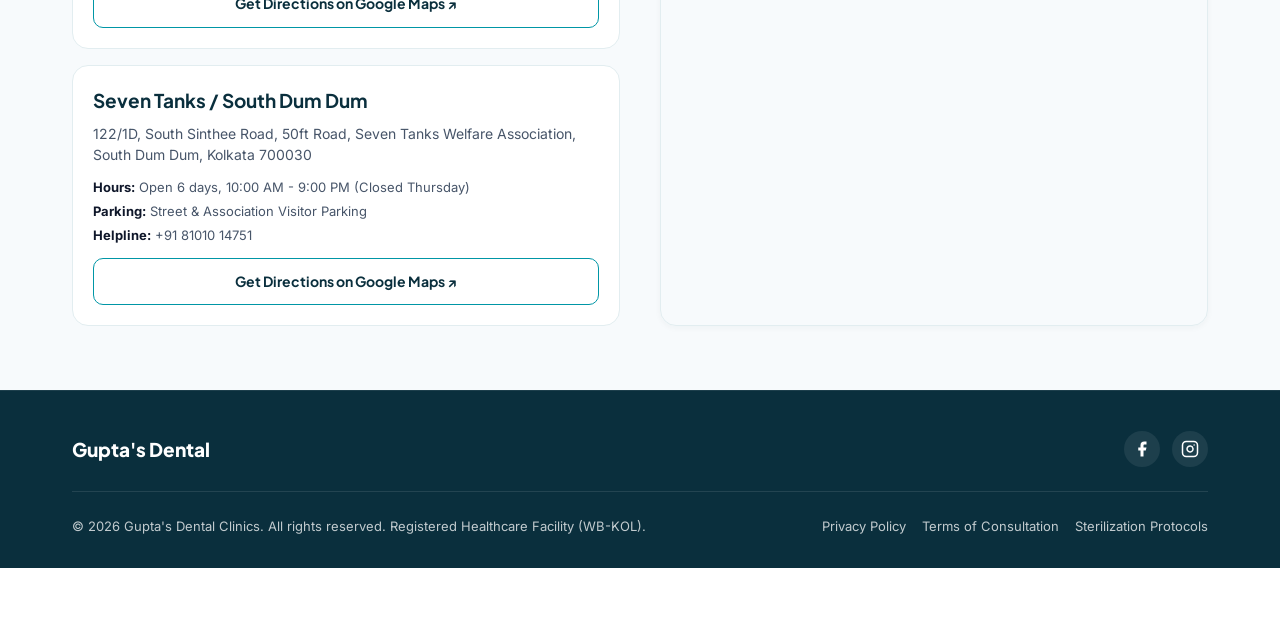
==== commit 4656b69a: "Fixed the form" ====
--- a/index.html
+++ b/index.html
@@ -382,9 +382,9 @@
                                 <!-- Hidden Clinic Branch Dropdown (Synchronized with Branch Segment) -->
                                 <div class="form-group" style="display: none;" aria-hidden="true">
                                     <label for="form-branch">Clinic Branch</label>
-                                    <select id="form-branch" class="form-control" required>
-                                        <option value="">Select Branch</option>
-                                        <!-- Populated via script.js from CLINIC_CONFIG -->
+                                    <select id="form-branch" class="form-control">
+                                        <option value="Phoolbagan / Kankurgachi" selected>Phoolbagan / Kankurgachi</option>
+                                        <option value="Seven Tanks / South Dum Dum">Seven Tanks / South Dum Dum</option>
                                     </select>
                                     <div class="form-error-msg" id="error-branch" role="alert"></div>
                                 </div>
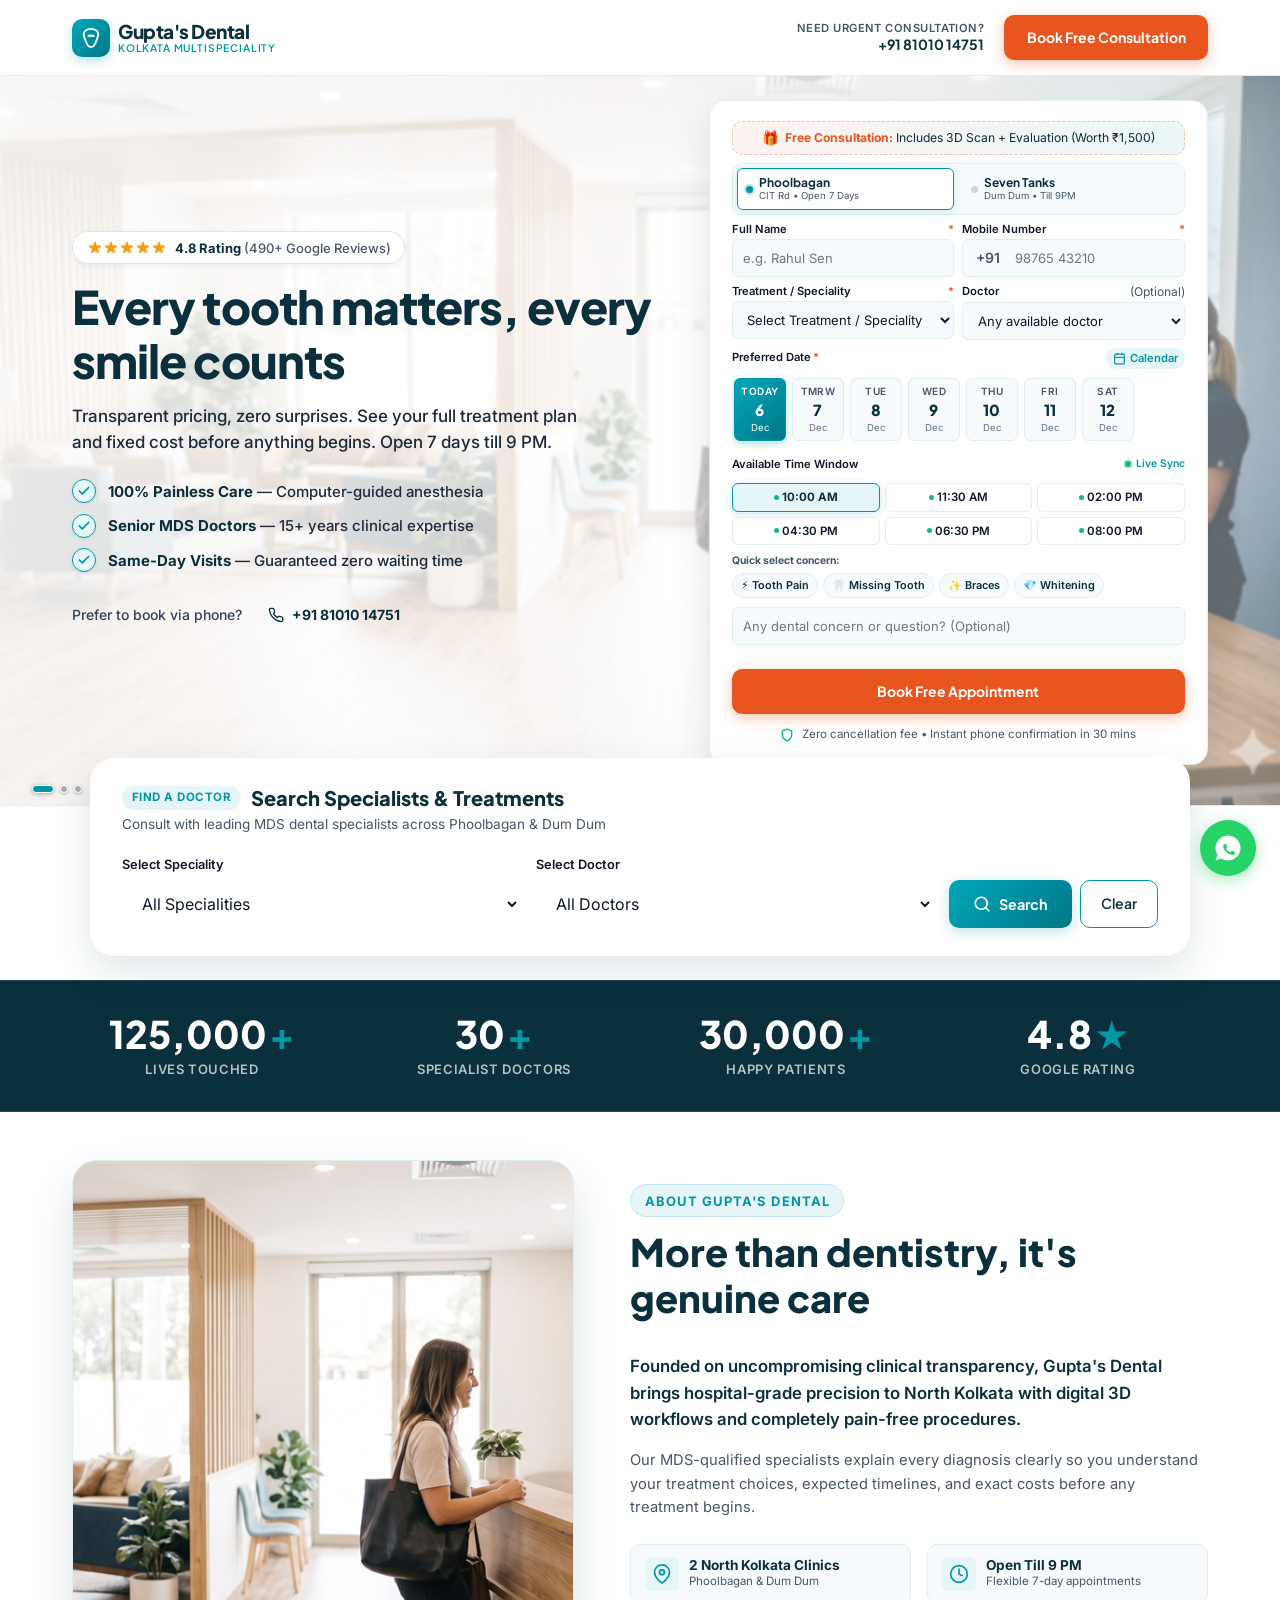
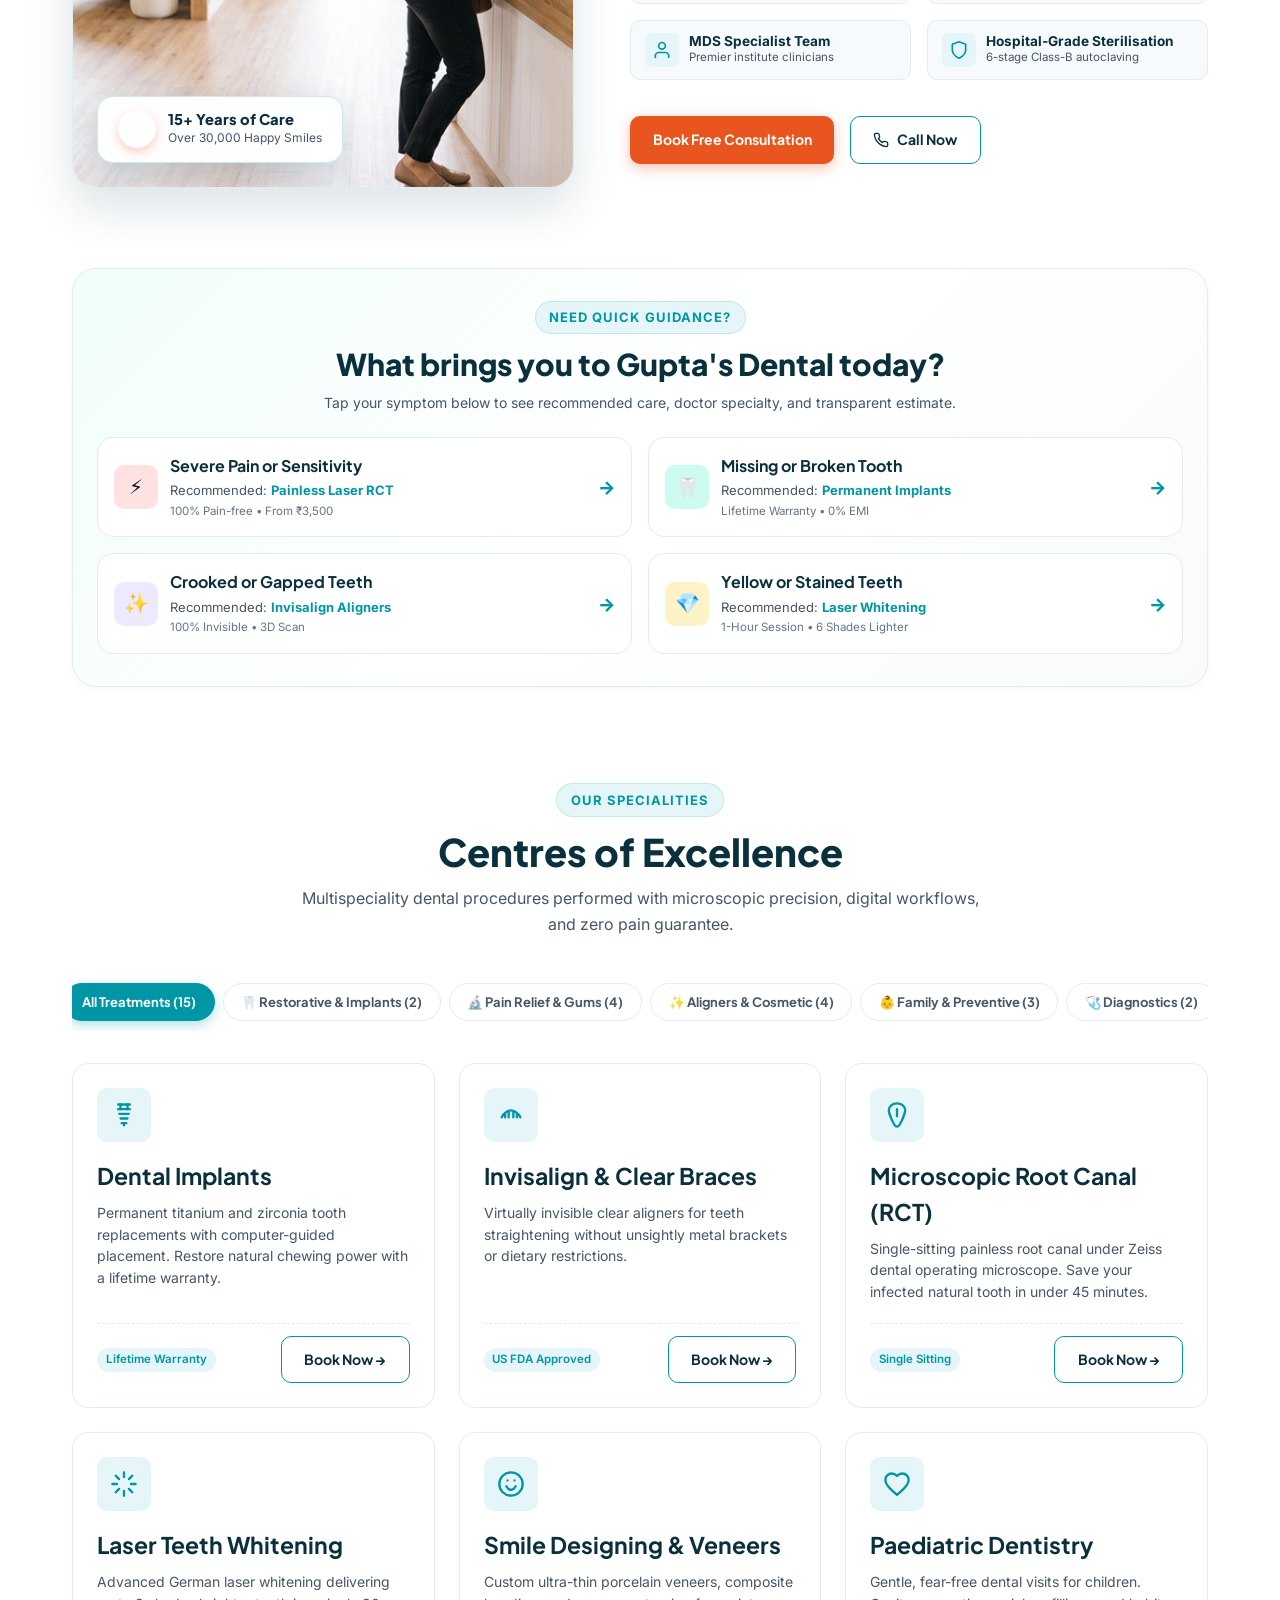
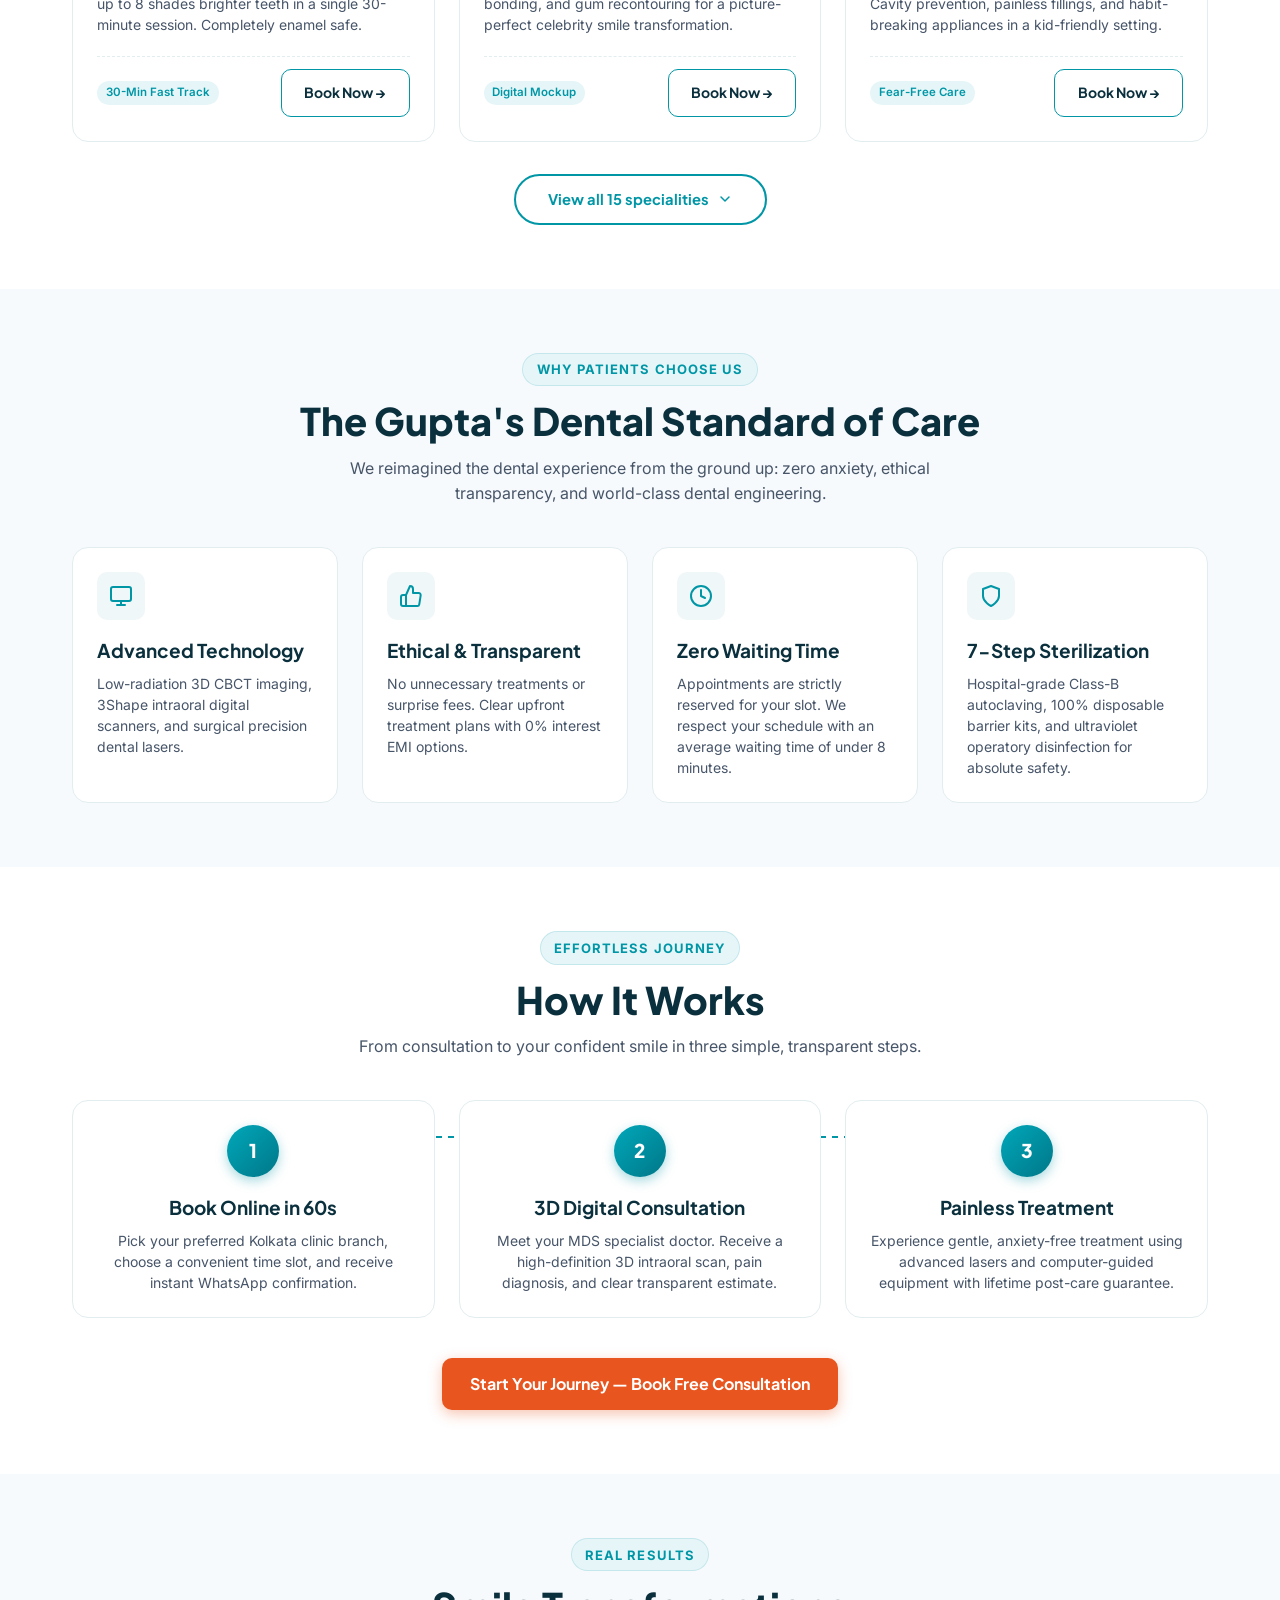
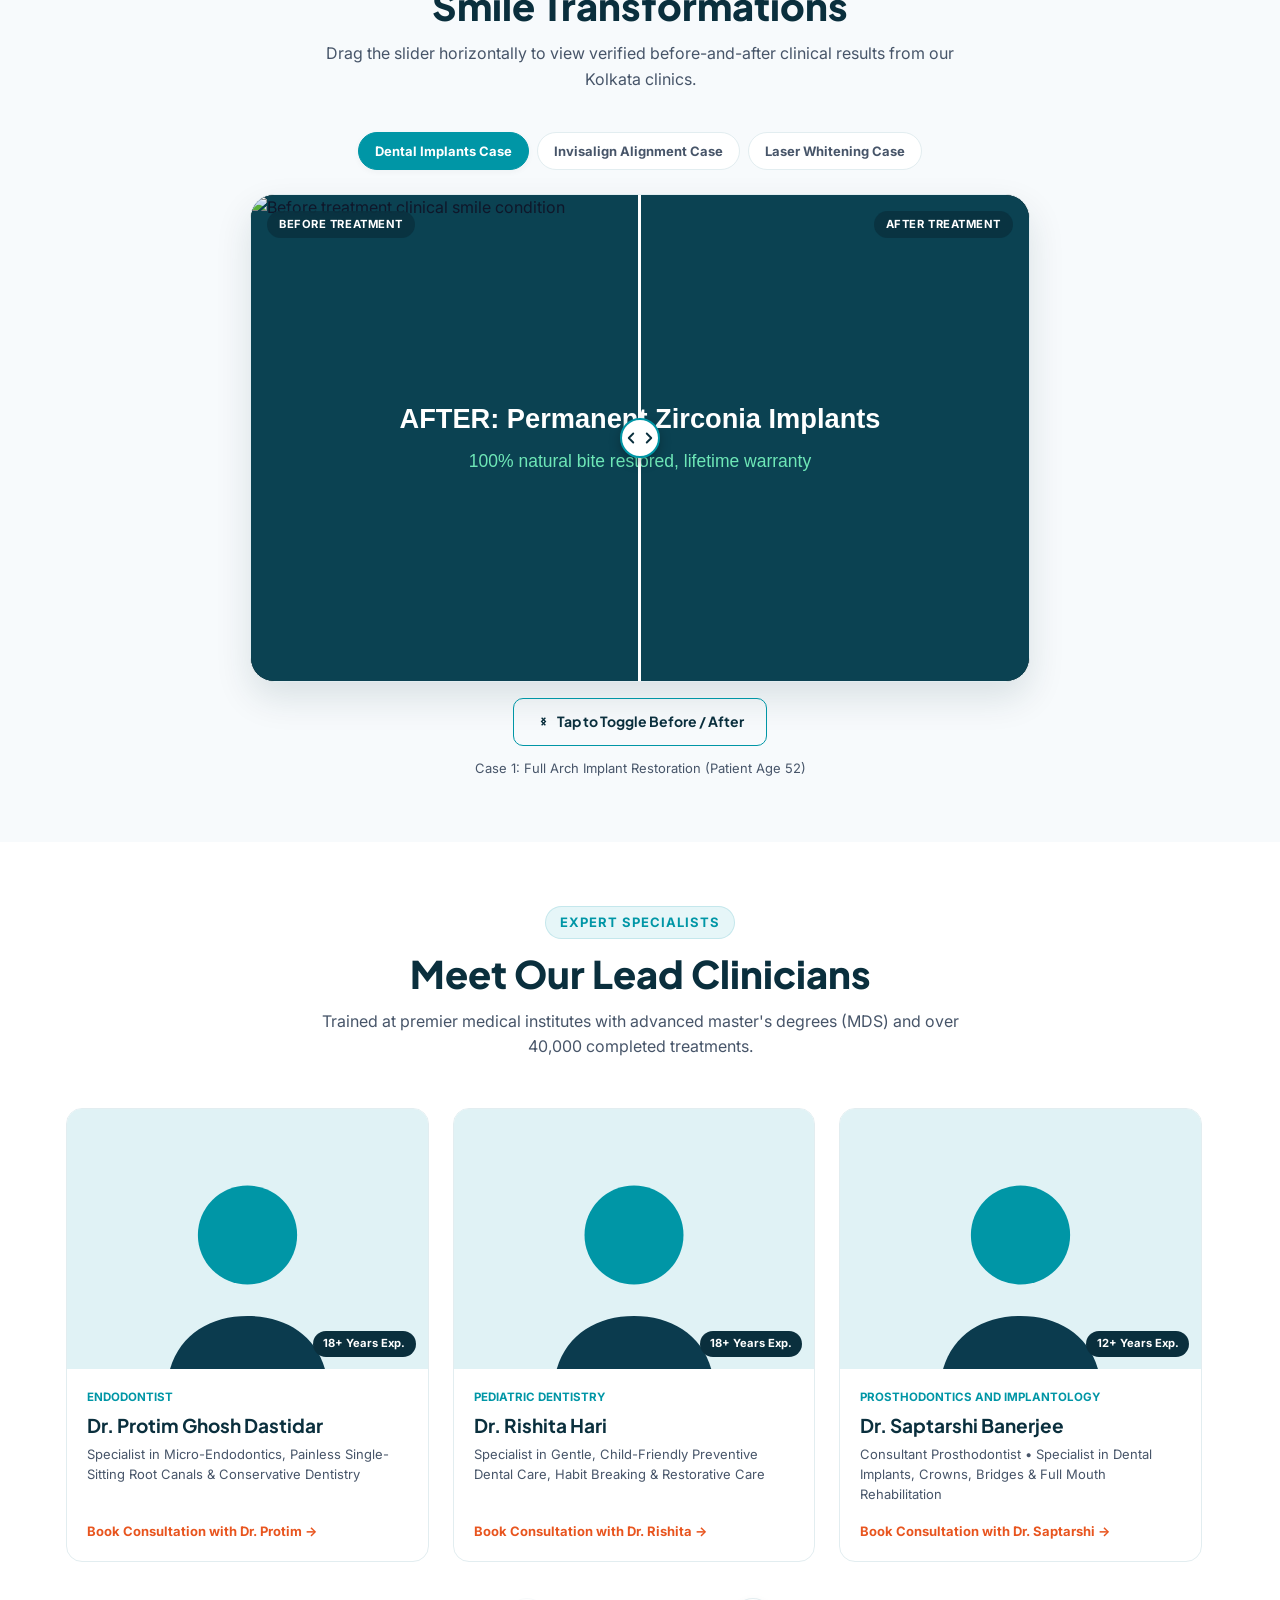
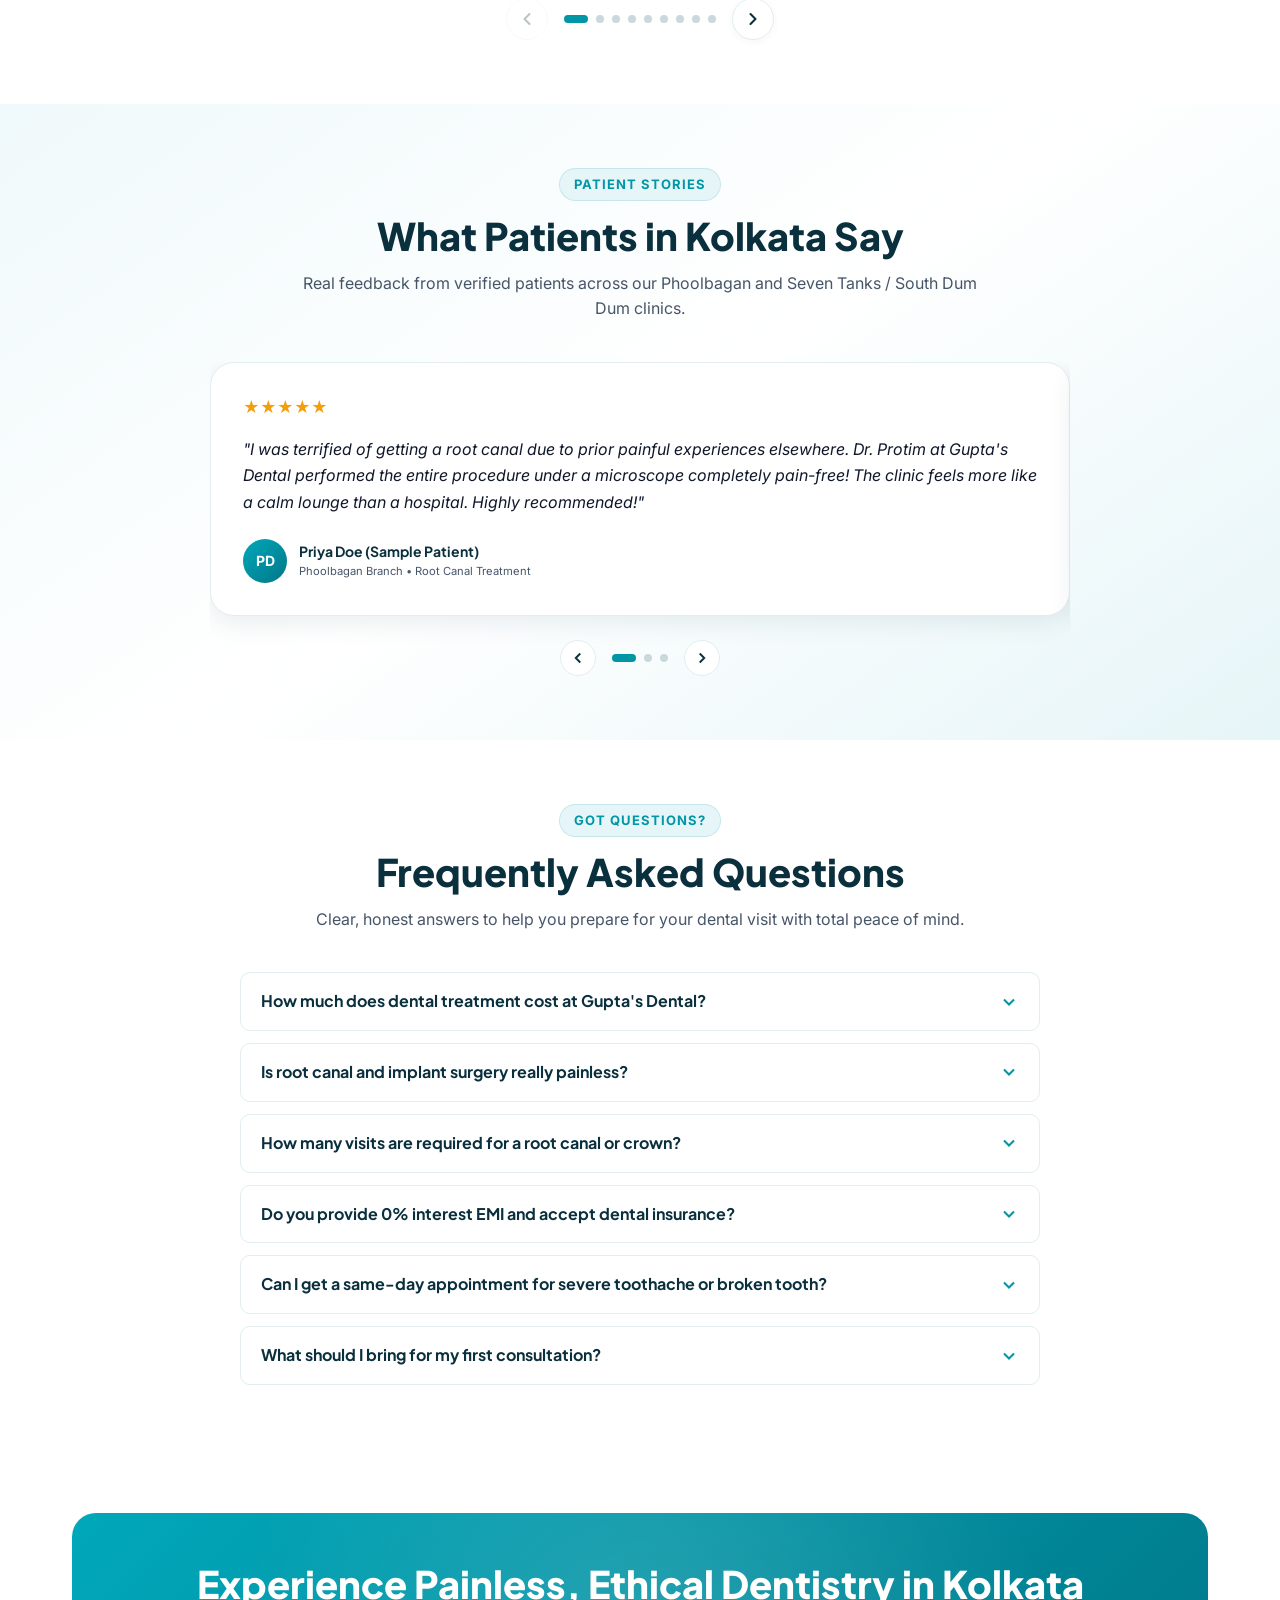
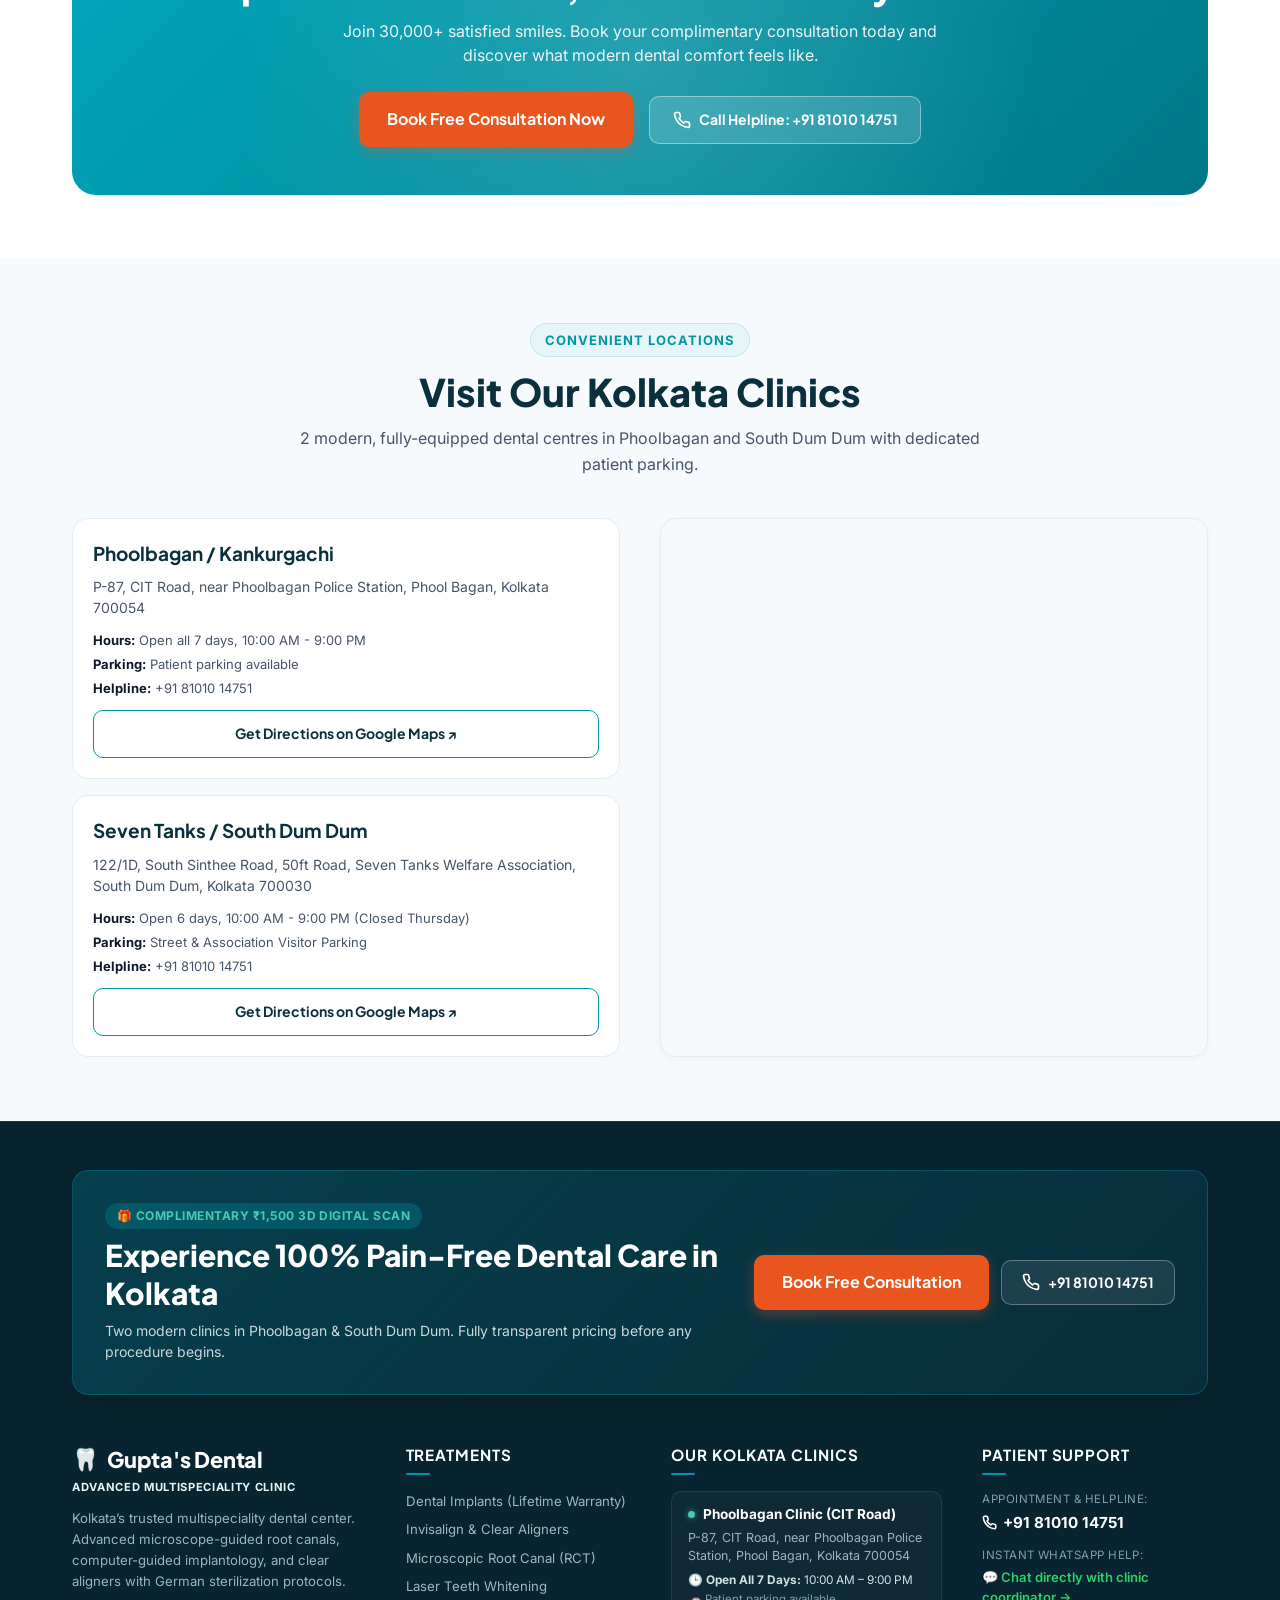
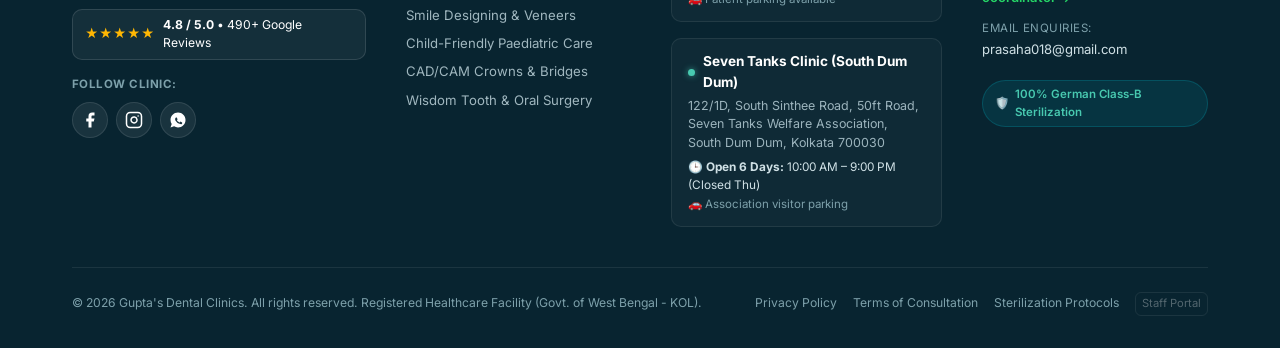
==== commit b218e7f3: "fixed the overall UI" ====
--- a/index.html
+++ b/index.html
@@ -1260,7 +1260,7 @@
         </section>
 
         <!-- ========================================================================
-         SECTION 8: Meet the Doctors (3 Profile Cards)
+         SECTION 8: Meet the Doctors (Slideable Specialists Carousel)
          ======================================================================== -->
         <section class="section" id="doctors" aria-labelledby="doctors-title">
             <div class="container">
@@ -1274,161 +1274,178 @@
                     </p>
                 </div>
 
-                <div class="doctors-grid">
-
-                    <!-- Doctor 1: Dr. Protim Ghosh Dastidar -->
-                    <article class="doctor-card animate-on-scroll">
-                        <div class="doctor-image-box">
-                            <img src="data:image/svg+xml;utf8,<svg xmlns='http://www.w3.org/2000/svg' width='400' height='360' viewBox='0 0 400 360'><rect width='400' height='360' fill='%23e0f2f5'/><circle cx='200' cy='140' r='55' fill='%230096a6'/><path d='M110 320c0-60 40-90 90-90s90 30 90 90' fill='%230b3b4e'/><text x='200' y='340' font-family='sans-serif' font-size='14' fill='%23ffffff' text-anchor='middle'>Dr. Protim Ghosh Dastidar</text></svg>"
-                                alt="Dr. Protim Ghosh Dastidar, Endodontist" loading="lazy">
-                            <span class="doctor-exp-badge">18+ Years Exp.</span>
-                        </div>
-                        <div class="doctor-info">
-                            <span class="doctor-specialty">Endodontist</span>
-                            <h3 class="doctor-name">Dr. Protim Ghosh Dastidar</h3>
-                            <p class="doctor-degree">Specialist in Micro-Endodontics, Painless Single-Sitting Root
-                                Canals &amp; Conservative Dentistry</p>
-                            <a href="#hero" class="doctor-cta-link" data-doctor-name="Dr. Protim Ghosh Dastidar">Book
-                                Consultation with Dr. Protim →</a>
-                        </div>
-                    </article>
-
-                    <!-- Doctor 2: Dr. Rishita Hari -->
-                    <article class="doctor-card animate-on-scroll">
-                        <div class="doctor-image-box">
-                            <img src="data:image/svg+xml;utf8,<svg xmlns='http://www.w3.org/2000/svg' width='400' height='360' viewBox='0 0 400 360'><rect width='400' height='360' fill='%23e0f2f5'/><circle cx='200' cy='140' r='55' fill='%230096a6'/><path d='M110 320c0-60 40-90 90-90s90 30 90 90' fill='%230b3b4e'/><text x='200' y='340' font-family='sans-serif' font-size='14' fill='%23ffffff' text-anchor='middle'>Dr. Rishita Hari</text></svg>"
-                                alt="Dr. Rishita Hari, Pediatric Dentist" loading="lazy">
-                            <span class="doctor-exp-badge">18+ Years Exp.</span>
-                        </div>
-                        <div class="doctor-info">
-                            <span class="doctor-specialty">Pediatric Dentistry</span>
-                            <h3 class="doctor-name">Dr. Rishita Hari</h3>
-                            <p class="doctor-degree">Specialist in Gentle, Child-Friendly Preventive Dental Care, Habit
-                                Breaking &amp; Restorative Care</p>
-                            <a href="#hero" class="doctor-cta-link" data-doctor-name="Dr. Rishita Hari">Book
-                                Consultation with Dr. Rishita →</a>
-                        </div>
-                    </article>
-
-                    <!-- Doctor 3: Dr. Saptarshi Banerjee -->
-                    <article class="doctor-card animate-on-scroll">
-                        <div class="doctor-image-box">
-                            <img src="data:image/svg+xml;utf8,<svg xmlns='http://www.w3.org/2000/svg' width='400' height='360' viewBox='0 0 400 360'><rect width='400' height='360' fill='%23e0f2f5'/><circle cx='200' cy='140' r='55' fill='%230096a6'/><path d='M110 320c0-60 40-90 90-90s90 30 90 90' fill='%230b3b4e'/><text x='200' y='340' font-family='sans-serif' font-size='14' fill='%23ffffff' text-anchor='middle'>Dr. Saptarshi Banerjee</text></svg>"
-                                alt="Dr. Saptarshi Banerjee, Implantologist" loading="lazy">
-                            <span class="doctor-exp-badge">12+ Years Exp.</span>
-                        </div>
-                        <div class="doctor-info">
-                            <span class="doctor-specialty">Prosthodontics and Implantology</span>
-                            <h3 class="doctor-name">Dr. Saptarshi Banerjee</h3>
-                            <p class="doctor-degree">Consultant Prosthodontist • Specialist in Dental Implants, Crowns,
-                                Bridges &amp; Full Mouth Rehabilitation</p>
-                            <a href="#hero" class="doctor-cta-link" data-doctor-name="Dr. Saptarshi Banerjee">Book
-                                Consultation with Dr. Saptarshi →</a>
-                        </div>
-                    </article>
-
-                    <!-- Doctor 4: Dr. Aritra Sen -->
-                    <article class="doctor-card animate-on-scroll">
-                        <div class="doctor-image-box">
-                            <img src="data:image/svg+xml;utf8,<svg xmlns='http://www.w3.org/2000/svg' width='400' height='360' viewBox='0 0 400 360'><rect width='400' height='360' fill='%23e0f2f5'/><circle cx='200' cy='140' r='55' fill='%230096a6'/><path d='M110 320c0-60 40-90 90-90s90 30 90 90' fill='%230b3b4e'/><text x='200' y='340' font-family='sans-serif' font-size='14' fill='%23ffffff' text-anchor='middle'>Dr. Aritra Sen</text></svg>"
-                                alt="Dr. Aritra Sen, Orthodontist" loading="lazy">
-                            <span class="doctor-exp-badge">10+ Years Exp.</span>
-                        </div>
-                        <div class="doctor-info">
-                            <span class="doctor-specialty">Orthodontics &amp; Braces</span>
-                            <h3 class="doctor-name">Dr. Aritra Sen</h3>
-                            <p class="doctor-degree">Specialist in Ceramic Braces, Self-Ligating Orthodontic Systems
-                                &amp; US FDA Clear Aligners</p>
-                            <a href="#hero" class="doctor-cta-link" data-doctor-name="Dr. Aritra Sen">Book Consultation
-                                with Dr. Aritra →</a>
-                        </div>
-                    </article>
-
-                    <!-- Doctor 5: Dr. Meghna Roy -->
-                    <article class="doctor-card animate-on-scroll">
-                        <div class="doctor-image-box">
-                            <img src="data:image/svg+xml;utf8,<svg xmlns='http://www.w3.org/2000/svg' width='400' height='360' viewBox='0 0 400 360'><rect width='400' height='360' fill='%23e0f2f5'/><circle cx='200' cy='140' r='55' fill='%230096a6'/><path d='M110 320c0-60 40-90 90-90s90 30 90 90' fill='%230b3b4e'/><text x='200' y='340' font-family='sans-serif' font-size='14' fill='%23ffffff' text-anchor='middle'>Dr. Meghna Roy</text></svg>"
-                                alt="Dr. Meghna Roy, Periodontist" loading="lazy">
-                            <span class="doctor-exp-badge">9+ Years Exp.</span>
-                        </div>
-                        <div class="doctor-info">
-                            <span class="doctor-specialty">Gum Care &amp; Periodontology</span>
-                            <h3 class="doctor-name">Dr. Meghna Roy</h3>
-                            <p class="doctor-degree">Specialist in Laser Periodontal Therapy, Gum Disease Treatment
-                                &amp; Suture-Free Regenerative Care</p>
-                            <a href="#hero" class="doctor-cta-link" data-doctor-name="Dr. Meghna Roy">Book Consultation
-                                with Dr. Meghna →</a>
-                        </div>
-                    </article>
-
-                    <!-- Doctor 6: Dr. Kaushik Mondal -->
-                    <article class="doctor-card animate-on-scroll">
-                        <div class="doctor-image-box">
-                            <img src="data:image/svg+xml;utf8,<svg xmlns='http://www.w3.org/2000/svg' width='400' height='360' viewBox='0 0 400 360'><rect width='400' height='360' fill='%23e0f2f5'/><circle cx='200' cy='140' r='55' fill='%230096a6'/><path d='M110 320c0-60 40-90 90-90s90 30 90 90' fill='%230b3b4e'/><text x='200' y='340' font-family='sans-serif' font-size='14' fill='%23ffffff' text-anchor='middle'>Dr. Kaushik Mondal</text></svg>"
-                                alt="Dr. Kaushik Mondal, Oral Surgeon" loading="lazy">
-                            <span class="doctor-exp-badge">12+ Years Exp.</span>
-                        </div>
-                        <div class="doctor-info">
-                            <span class="doctor-specialty">Oral &amp; Maxillofacial Surgery</span>
-                            <h3 class="doctor-name">Dr. Kaushik Mondal</h3>
-                            <p class="doctor-degree">Specialist in Impacted Wisdom Tooth Extractions, Oral Cysts &amp;
-                                Advanced Maxillofacial Surgery</p>
-                            <a href="#hero" class="doctor-cta-link" data-doctor-name="Dr. Kaushik Mondal">Book
-                                Consultation with Dr. Kaushik →</a>
-                        </div>
-                    </article>
-
-                    <!-- Doctor 7: Dr. Ishita Basu -->
-                    <article class="doctor-card animate-on-scroll">
-                        <div class="doctor-image-box">
-                            <img src="data:image/svg+xml;utf8,<svg xmlns='http://www.w3.org/2000/svg' width='400' height='360' viewBox='0 0 400 360'><rect width='400' height='360' fill='%23e0f2f5'/><circle cx='200' cy='140' r='55' fill='%230096a6'/><path d='M110 320c0-60 40-90 90-90s90 30 90 90' fill='%230b3b4e'/><text x='200' y='340' font-family='sans-serif' font-size='14' fill='%23ffffff' text-anchor='middle'>Dr. Ishita Basu</text></svg>"
-                                alt="Dr. Ishita Basu, Cosmetic Dentist" loading="lazy">
-                            <span class="doctor-exp-badge">8+ Years Exp.</span>
-                        </div>
-                        <div class="doctor-info">
-                            <span class="doctor-specialty">Cosmetic Dentistry</span>
-                            <h3 class="doctor-name">Dr. Ishita Basu</h3>
-                            <p class="doctor-degree">Specialist in Digital Smile Design, Porcelain &amp; Composite
-                                Veneers &amp; Laser Teeth Whitening</p>
-                            <a href="#hero" class="doctor-cta-link" data-doctor-name="Dr. Ishita Basu">Book Consultation
-                                with Dr. Ishita →</a>
-                        </div>
-                    </article>
-
-                    <!-- Doctor 8: Dr. Rahul Dey -->
-                    <article class="doctor-card animate-on-scroll">
-                        <div class="doctor-image-box">
-                            <img src="data:image/svg+xml;utf8,<svg xmlns='http://www.w3.org/2000/svg' width='400' height='360' viewBox='0 0 400 360'><rect width='400' height='360' fill='%23e0f2f5'/><circle cx='200' cy='140' r='55' fill='%230096a6'/><path d='M110 320c0-60 40-90 90-90s90 30 90 90' fill='%230b3b4e'/><text x='200' y='340' font-family='sans-serif' font-size='14' fill='%23ffffff' text-anchor='middle'>Dr. Rahul Dey</text></svg>"
-                                alt="Dr. Rahul Dey, General &amp; Geriatric Dentist" loading="lazy">
-                            <span class="doctor-exp-badge">11+ Years Exp.</span>
-                        </div>
-                        <div class="doctor-info">
-                            <span class="doctor-specialty">General &amp; Geriatric Dentistry</span>
-                            <h3 class="doctor-name">Dr. Rahul Dey</h3>
-                            <p class="doctor-degree">Specialist in Comprehensive Family Oral Healthcare, Crown &amp;
-                                Bridge Restorations &amp; Senior Dental Care</p>
-                            <a href="#hero" class="doctor-cta-link" data-doctor-name="Dr. Rahul Dey">Book Consultation
-                                with Dr. Rahul →</a>
-                        </div>
-                    </article>
-
-                    <!-- Doctor 9: Dr. Sutapa Chatterjee -->
-                    <article class="doctor-card animate-on-scroll">
-                        <div class="doctor-image-box">
-                            <img src="data:image/svg+xml;utf8,<svg xmlns='http://www.w3.org/2000/svg' width='400' height='360' viewBox='0 0 400 360'><rect width='400' height='360' fill='%23e0f2f5'/><circle cx='200' cy='140' r='55' fill='%230096a6'/><path d='M110 320c0-60 40-90 90-90s90 30 90 90' fill='%230b3b4e'/><text x='200' y='340' font-family='sans-serif' font-size='14' fill='%23ffffff' text-anchor='middle'>Dr. Sutapa Chatterjee</text></svg>"
-                                alt="Dr. Sutapa Chatterjee, Oral Medicine &amp; Radiologist" loading="lazy">
-                            <span class="doctor-exp-badge">9+ Years Exp.</span>
-                        </div>
-                        <div class="doctor-info">
-                            <span class="doctor-specialty">Oral Medicine &amp; Radiology</span>
-                            <h3 class="doctor-name">Dr. Sutapa Chatterjee</h3>
-                            <p class="doctor-degree">Specialist in Advanced Oral Diagnosis, Mucosal Lesions &amp;
-                                Digital Low-Dose OPG Panoramic X-Rays</p>
-                            <a href="#hero" class="doctor-cta-link" data-doctor-name="Dr. Sutapa Chatterjee">Book
-                                Consultation with Dr. Sutapa →</a>
-                        </div>
-                    </article>
-
+                <div class="doctors-slider-wrap">
+                    <div class="doctors-slider-track" id="doctors-track" role="region" aria-label="Doctors carousel" tabindex="0">
+
+                        <!-- Doctor 1: Dr. Protim Ghosh Dastidar -->
+                        <article class="doctor-card">
+                            <div class="doctor-image-box">
+                                <img src="data:image/svg+xml;utf8,<svg xmlns='http://www.w3.org/2000/svg' width='400' height='360' viewBox='0 0 400 360'><rect width='400' height='360' fill='%23e0f2f5'/><circle cx='200' cy='140' r='55' fill='%230096a6'/><path d='M110 320c0-60 40-90 90-90s90 30 90 90' fill='%230b3b4e'/><text x='200' y='340' font-family='sans-serif' font-size='14' fill='%23ffffff' text-anchor='middle'>Dr. Protim Ghosh Dastidar</text></svg>"
+                                    alt="Dr. Protim Ghosh Dastidar, Endodontist" loading="lazy">
+                                <span class="doctor-exp-badge">18+ Years Exp.</span>
+                            </div>
+                            <div class="doctor-info">
+                                <span class="doctor-specialty">Endodontist</span>
+                                <h3 class="doctor-name">Dr. Protim Ghosh Dastidar</h3>
+                                <p class="doctor-degree">Specialist in Micro-Endodontics, Painless Single-Sitting Root
+                                    Canals &amp; Conservative Dentistry</p>
+                                <a href="#hero" class="doctor-cta-link" data-doctor-name="Dr. Protim Ghosh Dastidar">Book
+                                    Consultation with Dr. Protim →</a>
+                            </div>
+                        </article>
+
+                        <!-- Doctor 2: Dr. Rishita Hari -->
+                        <article class="doctor-card">
+                            <div class="doctor-image-box">
+                                <img src="data:image/svg+xml;utf8,<svg xmlns='http://www.w3.org/2000/svg' width='400' height='360' viewBox='0 0 400 360'><rect width='400' height='360' fill='%23e0f2f5'/><circle cx='200' cy='140' r='55' fill='%230096a6'/><path d='M110 320c0-60 40-90 90-90s90 30 90 90' fill='%230b3b4e'/><text x='200' y='340' font-family='sans-serif' font-size='14' fill='%23ffffff' text-anchor='middle'>Dr. Rishita Hari</text></svg>"
+                                    alt="Dr. Rishita Hari, Pediatric Dentist" loading="lazy">
+                                <span class="doctor-exp-badge">18+ Years Exp.</span>
+                            </div>
+                            <div class="doctor-info">
+                                <span class="doctor-specialty">Pediatric Dentistry</span>
+                                <h3 class="doctor-name">Dr. Rishita Hari</h3>
+                                <p class="doctor-degree">Specialist in Gentle, Child-Friendly Preventive Dental Care, Habit
+                                    Breaking &amp; Restorative Care</p>
+                                <a href="#hero" class="doctor-cta-link" data-doctor-name="Dr. Rishita Hari">Book
+                                    Consultation with Dr. Rishita →</a>
+                            </div>
+                        </article>
+
+                        <!-- Doctor 3: Dr. Saptarshi Banerjee -->
+                        <article class="doctor-card">
+                            <div class="doctor-image-box">
+                                <img src="data:image/svg+xml;utf8,<svg xmlns='http://www.w3.org/2000/svg' width='400' height='360' viewBox='0 0 400 360'><rect width='400' height='360' fill='%23e0f2f5'/><circle cx='200' cy='140' r='55' fill='%230096a6'/><path d='M110 320c0-60 40-90 90-90s90 30 90 90' fill='%230b3b4e'/><text x='200' y='340' font-family='sans-serif' font-size='14' fill='%23ffffff' text-anchor='middle'>Dr. Saptarshi Banerjee</text></svg>"
+                                    alt="Dr. Saptarshi Banerjee, Implantologist" loading="lazy">
+                                <span class="doctor-exp-badge">12+ Years Exp.</span>
+                            </div>
+                            <div class="doctor-info">
+                                <span class="doctor-specialty">Prosthodontics and Implantology</span>
+                                <h3 class="doctor-name">Dr. Saptarshi Banerjee</h3>
+                                <p class="doctor-degree">Consultant Prosthodontist • Specialist in Dental Implants, Crowns,
+                                    Bridges &amp; Full Mouth Rehabilitation</p>
+                                <a href="#hero" class="doctor-cta-link" data-doctor-name="Dr. Saptarshi Banerjee">Book
+                                    Consultation with Dr. Saptarshi →</a>
+                            </div>
+                        </article>
+
+                        <!-- Doctor 4: Dr. Aritra Sen -->
+                        <article class="doctor-card">
+                            <div class="doctor-image-box">
+                                <img src="data:image/svg+xml;utf8,<svg xmlns='http://www.w3.org/2000/svg' width='400' height='360' viewBox='0 0 400 360'><rect width='400' height='360' fill='%23e0f2f5'/><circle cx='200' cy='140' r='55' fill='%230096a6'/><path d='M110 320c0-60 40-90 90-90s90 30 90 90' fill='%230b3b4e'/><text x='200' y='340' font-family='sans-serif' font-size='14' fill='%23ffffff' text-anchor='middle'>Dr. Aritra Sen</text></svg>"
+                                    alt="Dr. Aritra Sen, Orthodontist" loading="lazy">
+                                <span class="doctor-exp-badge">10+ Years Exp.</span>
+                            </div>
+                            <div class="doctor-info">
+                                <span class="doctor-specialty">Orthodontics &amp; Braces</span>
+                                <h3 class="doctor-name">Dr. Aritra Sen</h3>
+                                <p class="doctor-degree">Specialist in Ceramic Braces, Self-Ligating Orthodontic Systems
+                                    &amp; US FDA Clear Aligners</p>
+                                <a href="#hero" class="doctor-cta-link" data-doctor-name="Dr. Aritra Sen">Book Consultation
+                                    with Dr. Aritra →</a>
+                            </div>
+                        </article>
+
+                        <!-- Doctor 5: Dr. Meghna Roy -->
+                        <article class="doctor-card">
+                            <div class="doctor-image-box">
+                                <img src="data:image/svg+xml;utf8,<svg xmlns='http://www.w3.org/2000/svg' width='400' height='360' viewBox='0 0 400 360'><rect width='400' height='360' fill='%23e0f2f5'/><circle cx='200' cy='140' r='55' fill='%230096a6'/><path d='M110 320c0-60 40-90 90-90s90 30 90 90' fill='%230b3b4e'/><text x='200' y='340' font-family='sans-serif' font-size='14' fill='%23ffffff' text-anchor='middle'>Dr. Meghna Roy</text></svg>"
+                                    alt="Dr. Meghna Roy, Periodontist" loading="lazy">
+                                <span class="doctor-exp-badge">9+ Years Exp.</span>
+                            </div>
+                            <div class="doctor-info">
+                                <span class="doctor-specialty">Gum Care &amp; Periodontology</span>
+                                <h3 class="doctor-name">Dr. Meghna Roy</h3>
+                                <p class="doctor-degree">Specialist in Laser Periodontal Therapy, Gum Disease Treatment
+                                    &amp; Suture-Free Regenerative Care</p>
+                                <a href="#hero" class="doctor-cta-link" data-doctor-name="Dr. Meghna Roy">Book Consultation
+                                    with Dr. Meghna →</a>
+                            </div>
+                        </article>
+
+                        <!-- Doctor 6: Dr. Kaushik Mondal -->
+                        <article class="doctor-card">
+                            <div class="doctor-image-box">
+                                <img src="data:image/svg+xml;utf8,<svg xmlns='http://www.w3.org/2000/svg' width='400' height='360' viewBox='0 0 400 360'><rect width='400' height='360' fill='%23e0f2f5'/><circle cx='200' cy='140' r='55' fill='%230096a6'/><path d='M110 320c0-60 40-90 90-90s90 30 90 90' fill='%230b3b4e'/><text x='200' y='340' font-family='sans-serif' font-size='14' fill='%23ffffff' text-anchor='middle'>Dr. Kaushik Mondal</text></svg>"
+                                    alt="Dr. Kaushik Mondal, Oral Surgeon" loading="lazy">
+                                <span class="doctor-exp-badge">12+ Years Exp.</span>
+                            </div>
+                            <div class="doctor-info">
+                                <span class="doctor-specialty">Oral &amp; Maxillofacial Surgery</span>
+                                <h3 class="doctor-name">Dr. Kaushik Mondal</h3>
+                                <p class="doctor-degree">Specialist in Impacted Wisdom Tooth Extractions, Oral Cysts &amp;
+                                    Advanced Maxillofacial Surgery</p>
+                                <a href="#hero" class="doctor-cta-link" data-doctor-name="Dr. Kaushik Mondal">Book
+                                    Consultation with Dr. Kaushik →</a>
+                            </div>
+                        </article>
+
+                        <!-- Doctor 7: Dr. Ishita Basu -->
+                        <article class="doctor-card">
+                            <div class="doctor-image-box">
+                                <img src="data:image/svg+xml;utf8,<svg xmlns='http://www.w3.org/2000/svg' width='400' height='360' viewBox='0 0 400 360'><rect width='400' height='360' fill='%23e0f2f5'/><circle cx='200' cy='140' r='55' fill='%230096a6'/><path d='M110 320c0-60 40-90 90-90s90 30 90 90' fill='%230b3b4e'/><text x='200' y='340' font-family='sans-serif' font-size='14' fill='%23ffffff' text-anchor='middle'>Dr. Ishita Basu</text></svg>"
+                                    alt="Dr. Ishita Basu, Cosmetic Dentist" loading="lazy">
+                                <span class="doctor-exp-badge">8+ Years Exp.</span>
+                            </div>
+                            <div class="doctor-info">
+                                <span class="doctor-specialty">Cosmetic Dentistry</span>
+                                <h3 class="doctor-name">Dr. Ishita Basu</h3>
+                                <p class="doctor-degree">Specialist in Digital Smile Design, Porcelain &amp; Composite
+                                    Veneers &amp; Laser Teeth Whitening</p>
+                                <a href="#hero" class="doctor-cta-link" data-doctor-name="Dr. Ishita Basu">Book Consultation
+                                    with Dr. Ishita →</a>
+                            </div>
+                        </article>
+
+                        <!-- Doctor 8: Dr. Rahul Dey -->
+                        <article class="doctor-card">
+                            <div class="doctor-image-box">
+                                <img src="data:image/svg+xml;utf8,<svg xmlns='http://www.w3.org/2000/svg' width='400' height='360' viewBox='0 0 400 360'><rect width='400' height='360' fill='%23e0f2f5'/><circle cx='200' cy='140' r='55' fill='%230096a6'/><path d='M110 320c0-60 40-90 90-90s90 30 90 90' fill='%230b3b4e'/><text x='200' y='340' font-family='sans-serif' font-size='14' fill='%23ffffff' text-anchor='middle'>Dr. Rahul Dey</text></svg>"
+                                    alt="Dr. Rahul Dey, General &amp; Geriatric Dentist" loading="lazy">
+                                <span class="doctor-exp-badge">11+ Years Exp.</span>
+                            </div>
+                            <div class="doctor-info">
+                                <span class="doctor-specialty">General &amp; Geriatric Dentistry</span>
+                                <h3 class="doctor-name">Dr. Rahul Dey</h3>
+                                <p class="doctor-degree">Specialist in Comprehensive Family Oral Healthcare, Crown &amp;
+                                    Bridge Restorations &amp; Senior Dental Care</p>
+                                <a href="#hero" class="doctor-cta-link" data-doctor-name="Dr. Rahul Dey">Book Consultation
+                                    with Dr. Rahul →</a>
+                            </div>
+                        </article>
+
+                        <!-- Doctor 9: Dr. Sutapa Chatterjee -->
+                        <article class="doctor-card">
+                            <div class="doctor-image-box">
+                                <img src="data:image/svg+xml;utf8,<svg xmlns='http://www.w3.org/2000/svg' width='400' height='360' viewBox='0 0 400 360'><rect width='400' height='360' fill='%23e0f2f5'/><circle cx='200' cy='140' r='55' fill='%230096a6'/><path d='M110 320c0-60 40-90 90-90s90 30 90 90' fill='%230b3b4e'/><text x='200' y='340' font-family='sans-serif' font-size='14' fill='%23ffffff' text-anchor='middle'>Dr. Sutapa Chatterjee</text></svg>"
+                                    alt="Dr. Sutapa Chatterjee, Oral Medicine &amp; Radiologist" loading="lazy">
+                                <span class="doctor-exp-badge">9+ Years Exp.</span>
+                            </div>
+                            <div class="doctor-info">
+                                <span class="doctor-specialty">Oral Medicine &amp; Radiology</span>
+                                <h3 class="doctor-name">Dr. Sutapa Chatterjee</h3>
+                                <p class="doctor-degree">Specialist in Advanced Oral Diagnosis, Mucosal Lesions &amp;
+                                    Digital Low-Dose OPG Panoramic X-Rays</p>
+                                <a href="#hero" class="doctor-cta-link" data-doctor-name="Dr. Sutapa Chatterjee">Book
+                                    Consultation with Dr. Sutapa →</a>
+                            </div>
+                        </article>
+
+                    </div>
+                </div>
+
+                <!-- Slide Controls: Left Arrow + Pagination Dots + Right Arrow (Centered Below Cards) -->
+                <div class="doctors-slider-controls" aria-label="Doctors carousel controls">
+                    <button type="button" class="doctors-nav-btn prev" id="doctors-prev" aria-label="Previous doctors">
+                        <svg width="20" height="20" viewBox="0 0 24 24" fill="none" stroke="currentColor" stroke-width="2.5" stroke-linecap="round" stroke-linejoin="round">
+                            <polyline points="15 18 9 12 15 6"></polyline>
+                        </svg>
+                    </button>
+                    <div class="carousel-dots doctors-dots" id="doctors-dots" aria-label="Doctor carousel pagination"></div>
+                    <button type="button" class="doctors-nav-btn next" id="doctors-next" aria-label="Next doctors">
+                        <svg width="20" height="20" viewBox="0 0 24 24" fill="none" stroke="currentColor" stroke-width="2.5" stroke-linecap="round" stroke-linejoin="round">
+                            <polyline points="9 18 15 12 9 6"></polyline>
+                        </svg>
+                    </button>
                 </div>
 
             </div>
@@ -1778,44 +1795,180 @@
     </main>
 
     <!-- ========================================================================
-       SECTION 13: Slim Footer
+       SECTION 13: Beautiful Multispeciality Healthcare Footer
        ======================================================================== -->
     <footer class="site-footer" role="contentinfo">
         <div class="container">
 
-            <div class="footer-top">
-                <div class="footer-logo">
-                    <!-- PLACEHOLDER: Footer Clinic Name -->
-                    <span data-brand-name>Gupta's Dental</span>
-                </div>
-                <div class="footer-social-links" aria-label="Social Media Links">
-                    <!-- Facebook SVG -->
-                    <a href="https://www.facebook.com/GuptasDental" class="social-link"
-                        aria-label="Gupta's Dental on Facebook" target="_blank" rel="noopener noreferrer">
-                        <svg width="18" height="18" fill="currentColor" viewBox="0 0 24 24">
-                            <path d="M18 2h-3a5 5 0 00-5 5v3H7v4h3v8h4v-8h3l1-4h-4V7a1 1 0 011-1h3z"></path>
+            <!-- Pre-Footer Action Banner -->
+            <div class="footer-cta-card">
+                <div class="footer-cta-text">
+                    <span class="footer-cta-pill">🎁 Complimentary ₹1,500 3D Digital Scan</span>
+                    <h3 class="footer-cta-title">Experience 100% Pain-Free Dental Care in Kolkata</h3>
+                    <p class="footer-cta-sub">
+                        Two modern clinics in Phoolbagan &amp; South Dum Dum. Fully transparent pricing before any procedure begins.
+                    </p>
+                </div>
+                <div class="footer-cta-actions">
+                    <a href="#hero" class="btn btn-cta btn-lg" data-scroll-to-form>
+                        Book Free Consultation
+                    </a>
+                    <a href="tel:+918101014751" class="btn btn-outline-white btn-lg" data-brand-tel>
+                        <svg width="18" height="18" viewBox="0 0 24 24" fill="none" stroke="currentColor" stroke-width="2.2">
+                            <path
+                                d="M22 16.92v3a2 2 0 0 1-2.18 2 19.79 19.79 0 0 1-8.63-3.07 19.5 19.5 0 0 1-6-6 19.79 19.79 0 0 1-3.07-8.67A2 2 0 0 1 4.11 2h3a2 2 0 0 1 2 1.72 12.84 12.84 0 0 0 .7 2.81 2 2 0 0 1-.45 2.11L8.09 9.91a16 16 0 0 0 6 6l1.27-1.27a2 2 0 0 1 2.11-.45 12.84 12.84 0 0 0 2.81.7A2 2 0 0 1 22 16.92z">
+                            </path>
                         </svg>
+                        <span data-brand-phone>+91 81010 14751</span>
                     </a>
-                    <!-- Instagram SVG -->
-                    <a href="https://www.instagram.com/guptas_dental" class="social-link"
-                        aria-label="Gupta's Dental on Instagram" target="_blank" rel="noopener noreferrer">
-                        <svg width="18" height="18" fill="none" stroke="currentColor" stroke-width="2"
-                            stroke-linecap="round" stroke-linejoin="round" viewBox="0 0 24 24">
-                            <rect x="2" y="2" width="20" height="20" rx="5" ry="5"></rect>
-                            <path d="M16 11.37A4 4 0 1 1 12.63 8 4 4 0 0 1 16 11.37z"></path>
-                            <line x1="17.5" y1="6.5" x2="17.51" y2="6.5"></line>
-                        </svg>
-                    </a>
                 </div>
             </div>
 
+            <!-- Main Footer 4-Column Grid -->
+            <div class="footer-grid">
+
+                <!-- Column 1: Brand & Credibility -->
+                <div class="footer-col footer-col-brand">
+                    <div class="footer-brand-header">
+                        <div class="footer-logo-wrap">
+                            <span class="footer-logo-icon">🦷</span>
+                            <span class="footer-logo-title" data-brand-name>Gupta's Dental</span>
+                        </div>
+                        <span class="footer-brand-subtitle">Advanced Multispeciality Clinic</span>
+                    </div>
+
+                    <p class="footer-brand-desc">
+                        Kolkata’s trusted multispeciality dental center. Advanced microscope-guided root canals, computer-guided implantology, and clear aligners with German sterilization protocols.
+                    </p>
+
+                    <div class="footer-rating-badge">
+                        <div class="footer-stars" aria-hidden="true">★★★★★</div>
+                        <span class="footer-rating-text"><strong>4.8 / 5.0</strong> • 490+ Google Reviews</span>
+                    </div>
+
+                    <div class="footer-social-wrap">
+                        <span class="footer-social-label">Follow Clinic:</span>
+                        <div class="footer-social-links" aria-label="Social Media Links">
+                            <a href="https://www.facebook.com/GuptasDental" class="social-link"
+                                aria-label="Gupta's Dental on Facebook" target="_blank" rel="noopener noreferrer">
+                                <svg width="18" height="18" fill="currentColor" viewBox="0 0 24 24">
+                                    <path d="M18 2h-3a5 5 0 00-5 5v3H7v4h3v8h4v-8h3l1-4h-4V7a1 1 0 011-1h3z"></path>
+                                </svg>
+                            </a>
+                            <a href="https://www.instagram.com/guptas_dental" class="social-link"
+                                aria-label="Gupta's Dental on Instagram" target="_blank" rel="noopener noreferrer">
+                                <svg width="18" height="18" fill="none" stroke="currentColor" stroke-width="2"
+                                    stroke-linecap="round" stroke-linejoin="round" viewBox="0 0 24 24">
+                                    <rect x="2" y="2" width="20" height="20" rx="5" ry="5"></rect>
+                                    <path d="M16 11.37A4 4 0 1 1 12.63 8 4 4 0 0 1 16 11.37z"></path>
+                                    <line x1="17.5" y1="6.5" x2="17.51" y2="6.5"></line>
+                                </svg>
+                            </a>
+                            <a href="#" class="social-link" data-brand-whatsapp
+                                aria-label="Chat with Gupta's Dental on WhatsApp" target="_blank" rel="noopener noreferrer">
+                                <svg width="18" height="18" fill="currentColor" viewBox="0 0 24 24">
+                                    <path
+                                        d="M12.031 2C6.516 2 2.023 6.492 2.023 12.008c0 1.986.582 3.84 1.587 5.407L2 22l4.757-1.554a9.96 9.96 0 0 0 5.274 1.488c5.516 0 10.009-4.492 10.009-10.008 0-5.516-4.493-10.008-10.009-10.008zm5.836 14.184c-.246.691-1.229 1.282-1.71 1.341-.453.056-1.036.082-3.158-.787-2.316-.95-3.805-3.303-3.921-3.457-.116-.154-.937-1.246-.937-2.378 0-1.131.593-1.688.804-1.919.211-.231.462-.289.616-.289.154 0 .308.002.441.009.143.007.334-.055.522.397.193.462.66 1.611.718 1.728.058.116.096.251.019.405-.077.154-.116.251-.231.385-.116.135-.244.301-.349.405-.116.115-.237.241-.102.472.135.231.602.991 1.291 1.605.888.791 1.638 1.035 1.87 1.15.231.116.366.097.501-.058.135-.154.578-.673.732-.904.154-.231.308-.193.52-.116.212.077 1.347.635 1.578.75.231.116.385.174.442.27.058.096.058.558-.188 1.249z" />
+                                </svg>
+                            </a>
+                        </div>
+                    </div>
+                </div>
+
+                <!-- Column 2: Treatments & Specialities -->
+                <div class="footer-col">
+                    <h4 class="footer-col-title">Treatments</h4>
+                    <ul class="footer-links-list">
+                        <li><a href="#hero" data-book-treatment="Dental Implants">Dental Implants (Lifetime Warranty)</a></li>
+                        <li><a href="#hero" data-book-treatment="Invisalign & Clear Braces">Invisalign &amp; Clear Aligners</a></li>
+                        <li><a href="#hero" data-book-treatment="Microscopic Root Canal (RCT)">Microscopic Root Canal (RCT)</a></li>
+                        <li><a href="#hero" data-book-treatment="Laser Teeth Whitening">Laser Teeth Whitening</a></li>
+                        <li><a href="#hero" data-book-treatment="Smile Designing & Veneers">Smile Designing &amp; Veneers</a></li>
+                        <li><a href="#hero" data-book-treatment="Paediatric Dentistry">Child-Friendly Paediatric Care</a></li>
+                        <li><a href="#hero" data-book-treatment="Crowns, Bridges & Dentures">CAD/CAM Crowns &amp; Bridges</a></li>
+                        <li><a href="#hero" data-book-treatment="Oral & Maxillofacial Surgery">Wisdom Tooth &amp; Oral Surgery</a></li>
+                    </ul>
+                </div>
+
+                <!-- Column 3: Kolkata Clinic Locations -->
+                <div class="footer-col">
+                    <h4 class="footer-col-title">Our Kolkata Clinics</h4>
+
+                    <div class="footer-branch-item">
+                        <div class="footer-branch-name">
+                            <span class="branch-indicator-dot"></span>
+                            <strong>Phoolbagan Clinic (CIT Road)</strong>
+                        </div>
+                        <p class="footer-branch-addr">
+                            P-87, CIT Road, near Phoolbagan Police Station, Phool Bagan, Kolkata 700054
+                        </p>
+                        <div class="footer-branch-timing">
+                            <span>🕒 <strong>Open All 7 Days:</strong> 10:00 AM – 9:00 PM</span>
+                            <span class="footer-sub-feature">🚗 Patient parking available</span>
+                        </div>
+                    </div>
+
+                    <div class="footer-branch-item" style="margin-top: var(--space-4);">
+                        <div class="footer-branch-name">
+                            <span class="branch-indicator-dot"></span>
+                            <strong>Seven Tanks Clinic (South Dum Dum)</strong>
+                        </div>
+                        <p class="footer-branch-addr">
+                            122/1D, South Sinthee Road, 50ft Road, Seven Tanks Welfare Association, South Dum Dum, Kolkata 700030
+                        </p>
+                        <div class="footer-branch-timing">
+                            <span>🕒 <strong>Open 6 Days:</strong> 10:00 AM – 9:00 PM (Closed Thu)</span>
+                            <span class="footer-sub-feature">🚗 Association visitor parking</span>
+                        </div>
+                    </div>
+                </div>
+
+                <!-- Column 4: Patient Help & Contact -->
+                <div class="footer-col">
+                    <h4 class="footer-col-title">Patient Support</h4>
+
+                    <div class="footer-contact-item">
+                        <span class="footer-contact-label">Appointment &amp; Helpline:</span>
+                        <a href="tel:+918101014751" class="footer-contact-value" data-brand-tel>
+                            <svg width="15" height="15" viewBox="0 0 24 24" fill="none" stroke="currentColor" stroke-width="2.5">
+                                <path
+                                    d="M22 16.92v3a2 2 0 0 1-2.18 2 19.79 19.79 0 0 1-8.63-3.07 19.5 19.5 0 0 1-6-6 19.79 19.79 0 0 1-3.07-8.67A2 2 0 0 1 4.11 2h3a2 2 0 0 1 2 1.72 12.84 12.84 0 0 0 .7 2.81 2 2 0 0 1-.45 2.11L8.09 9.91a16 16 0 0 0 6 6l1.27-1.27a2 2 0 0 1 2.11-.45 12.84 12.84 0 0 0 2.81.7A2 2 0 0 1 22 16.92z">
+                                </path>
+                            </svg>
+                            <strong data-brand-phone>+91 81010 14751</strong>
+                        </a>
+                    </div>
+
+                    <div class="footer-contact-item">
+                        <span class="footer-contact-label">Instant WhatsApp Help:</span>
+                        <a href="#" class="footer-whatsapp-link" data-brand-whatsapp target="_blank" rel="noopener noreferrer">
+                            💬 Chat directly with clinic coordinator →
+                        </a>
+                    </div>
+
+                    <div class="footer-contact-item">
+                        <span class="footer-contact-label">Email Enquiries:</span>
+                        <a href="mailto:prasaha018@gmail.com" class="footer-email-link">prasaha018@gmail.com</a>
+                    </div>
+
+                    <div class="footer-safety-pill">
+                        <span class="safety-icon">🛡️</span>
+                        <span>100% German Class-B Sterilization</span>
+                    </div>
+                </div>
+
+            </div>
+
+            <!-- Footer Bottom Legal Strip -->
             <div class="footer-bottom">
-                <!-- PLACEHOLDER: Legal and Copyright Notice -->
-                <p>© 2026 Gupta's Dental Clinics. All rights reserved. Registered Healthcare Facility (WB-KOL).</p>
+                <div class="footer-copyright">
+                    <p>© 2026 Gupta's Dental Clinics. All rights reserved. Registered Healthcare Facility (Govt. of West Bengal - KOL).</p>
+                </div>
                 <div class="footer-legal-links">
                     <a href="#">Privacy Policy</a>
                     <a href="#">Terms of Consultation</a>
                     <a href="#">Sterilization Protocols</a>
+                    <a href="admin.html" class="admin-portal-link" title="Clinic Staff Login">Staff Portal</a>
                 </div>
             </div>
 
--- a/style.css
+++ b/style.css
@@ -640,29 +640,30 @@
     object-position: center;
 }
 
-/* Luxury medical gradient scrim overlay ensuring 100% WCAG AAA contrast */
+/* Luxury medical gradient scrim overlay ensuring crisp clinic photo visibility & 100% WCAG contrast */
 .hero-bg-overlay {
     position: absolute;
     inset: 0;
     z-index: 1;
     background: linear-gradient(90deg,
-            rgba(255, 255, 255, 0.96) 0%,
-            rgba(255, 255, 255, 0.92) 50%,
-            rgba(248, 250, 253, 0.82) 75%,
-            rgba(240, 248, 255, 0.72) 100%);
-    backdrop-filter: blur(2px);
-    -webkit-backdrop-filter: blur(2px);
+            rgba(255, 255, 255, 0.90) 0%,
+            rgba(255, 255, 255, 0.78) 45%,
+            rgba(248, 250, 253, 0.55) 75%,
+            rgba(240, 248, 255, 0.38) 100%);
+    backdrop-filter: blur(1px);
+    -webkit-backdrop-filter: blur(1px);
     pointer-events: none;
 }
 
 @media (max-width: 991px) {
     .hero-bg-overlay {
         background: linear-gradient(180deg,
-                rgba(255, 255, 255, 0.97) 0%,
-                rgba(255, 255, 255, 0.94) 55%,
-                rgba(248, 250, 253, 0.90) 100%);
-        backdrop-filter: blur(3px);
-        -webkit-backdrop-filter: blur(3px);
+                rgba(255, 255, 255, 0.62) 0%,
+                rgba(255, 255, 255, 0.32) 32%,
+                rgba(240, 248, 250, 0.45) 68%,
+                rgba(238, 246, 248, 0.72) 100%);
+        backdrop-filter: none;
+        -webkit-backdrop-filter: none;
     }
 }
 
@@ -689,8 +690,9 @@
     width: 8px;
     height: 8px;
     border-radius: var(--radius-full);
-    background: rgba(13, 148, 136, 0.35);
-    border: 1px solid rgba(255, 255, 255, 0.8);
+    background: rgba(10, 47, 61, 0.35);
+    border: 1.5px solid #ffffff;
+    box-shadow: 0 1px 3px rgba(0, 0, 0, 0.25);
     padding: 0;
     cursor: pointer;
     transition: all var(--transition-fast);
@@ -704,8 +706,9 @@
 .hero-bg-dot.active {
     background: var(--primary);
     width: 22px;
+    border-color: #ffffff;
     border-radius: var(--radius-full);
-    box-shadow: 0 1px 3px rgba(0, 0, 0, 0.2);
+    box-shadow: 0 1px 4px rgba(0, 0, 0, 0.3);
 }
 
 @media (prefers-reduced-motion: reduce) {
@@ -878,6 +881,8 @@
         font-size: clamp(1.4rem, 4.8vw, 1.85rem);
         line-height: 1.2;
         margin: 2px 0;
+        color: #082f3e;
+        text-shadow: 0 1px 2px rgba(255, 255, 255, 0.95), 0 2px 6px rgba(255, 255, 255, 0.85);
     }
 
     .hero-subhead {
@@ -885,6 +890,9 @@
         line-height: 1.45;
         margin: 0 auto 4px auto;
         max-width: 480px;
+        color: #0f172a;
+        font-weight: 600;
+        text-shadow: 0 1px 2px rgba(255, 255, 255, 0.95);
     }
 
     .hero-trust-chips {
@@ -1711,40 +1719,161 @@
 }
 
 /* --------------------------------------------------------------------------
-   13. Meet the Doctors (Section 8)
+   13. Meet the Doctors (Section 8) - Interactive Slideable Carousel
    -------------------------------------------------------------------------- */
-.doctors-grid {
-    display: grid;
-    grid-template-columns: 1fr;
+/* --------------------------------------------------------------------------
+   13. Meet the Doctors (Section 8) - Slideable Carousel Below Controls
+   -------------------------------------------------------------------------- */
+.doctors-slider-wrap {
+    position: relative;
+    width: 100%;
+}
+
+.doctors-slider-track {
+    display: flex;
     gap: var(--space-6);
-}
-
-@media (min-width: 600px) {
-    .doctors-grid {
-        grid-template-columns: repeat(2, 1fr);
-    }
-}
-
-@media (min-width: 992px) {
-    .doctors-grid {
-        grid-template-columns: repeat(3, 1fr);
-    }
-}
-
-.doctor-card {
+    overflow-x: auto;
+    overflow-y: hidden;
+    scroll-behavior: smooth;
+    scroll-snap-type: x mandatory;
+    -webkit-overflow-scrolling: touch;
+    padding: var(--space-2) 6px var(--space-3) 6px;
+    margin: 0 -6px;
+    scrollbar-width: none; /* Hide scrollbar Firefox */
+    -ms-overflow-style: none; /* Hide scrollbar IE/Edge */
+    cursor: grab;
+}
+
+.doctors-slider-track::-webkit-scrollbar {
+    display: none; /* Hide scrollbar Chrome/Safari/Opera */
+}
+
+.doctors-slider-track:active {
+    cursor: grabbing;
+}
+
+.doctors-slider-track .doctor-card {
+    flex: 0 0 calc(85vw - 24px);
+    max-width: 320px;
+    min-width: 270px;
+    scroll-snap-align: start;
+    scroll-snap-stop: normal;
     background: var(--surface);
     border: 1px solid var(--border-light);
     border-radius: var(--radius-lg);
     overflow: hidden;
-    transition: all var(--transition-normal);
+    transition: transform var(--transition-normal), box-shadow var(--transition-normal), border-color var(--transition-normal);
     display: flex;
     flex-direction: column;
+}
+
+@media (min-width: 600px) {
+    .doctors-slider-track .doctor-card {
+        flex: 0 0 calc(50% - 16px);
+        max-width: none;
+        min-width: 270px;
+    }
+}
+
+@media (min-width: 992px) {
+    .doctors-slider-track .doctor-card {
+        flex: 0 0 calc((100% - 48px) / 3);
+        max-width: none;
+        min-width: 300px;
+    }
 }
 
 .doctor-card:hover {
     transform: translateY(-4px);
     box-shadow: var(--shadow-md);
     border-color: var(--primary);
+}
+
+/* Centered Controls Below Cards: [ Left Arrow ] [ Dots ] [ Right Arrow ] */
+.doctors-slider-controls {
+    display: flex;
+    align-items: center;
+    justify-content: center;
+    gap: var(--space-4);
+    margin-top: var(--space-6);
+}
+
+.doctors-nav-btn {
+    width: 42px;
+    height: 42px;
+    border-radius: 50%;
+    background: var(--surface);
+    border: 1.5px solid var(--border-light);
+    color: var(--primary-dark);
+    display: inline-flex;
+    align-items: center;
+    justify-content: center;
+    cursor: pointer;
+    box-shadow: 0 2px 8px rgba(0, 0, 0, 0.04);
+    transition: all var(--transition-fast);
+    flex-shrink: 0;
+}
+
+.doctors-nav-btn:hover:not(:disabled) {
+    background: var(--primary);
+    color: var(--text-inverse);
+    border-color: var(--primary);
+    transform: translateY(-2px);
+    box-shadow: 0 4px 14px rgba(0, 150, 166, 0.28);
+}
+
+.doctors-nav-btn:active:not(:disabled) {
+    transform: scale(0.95);
+}
+
+.doctors-nav-btn:disabled {
+    opacity: 0.28;
+    cursor: not-allowed;
+    transform: none;
+    box-shadow: none;
+}
+
+.doctors-dots {
+    display: flex;
+    align-items: center;
+    gap: 8px;
+    flex-wrap: nowrap;
+}
+
+.doctors-dots .carousel-dot {
+    width: 8px;
+    height: 8px;
+    border-radius: 50%;
+    background: #cbd8dc;
+    border: none;
+    cursor: pointer;
+    padding: 0;
+    transition: all var(--transition-fast);
+}
+
+.doctors-dots .carousel-dot:hover {
+    background: var(--primary-light);
+}
+
+.doctors-dots .carousel-dot.is-active {
+    width: 24px;
+    border-radius: var(--radius-full);
+    background: var(--primary);
+}
+
+@media (max-width: 540px) {
+    .doctors-slider-controls {
+        gap: var(--space-3);
+    }
+
+    .doctors-nav-btn {
+        width: 38px;
+        height: 38px;
+    }
+
+    .doctors-dots {
+        gap: 6px;
+    }
 }
 
 .doctor-image-box {
@@ -2169,44 +2298,225 @@
 }
 
 /* --------------------------------------------------------------------------
-   18. Slim Footer (Section 13)
+   18. Beautiful Healthcare Footer (Section 13)
    -------------------------------------------------------------------------- */
 .site-footer {
-    background: var(--primary-dark);
-    color: rgba(255, 255, 255, 0.75);
-    padding: var(--space-10) 0 var(--space-8) 0;
+    background: #082430;
+    color: #9cb4bd;
+    padding: var(--space-12) 0 var(--space-8) 0;
     font-size: var(--text-xs);
     border-top: 1px solid rgba(255, 255, 255, 0.08);
-}
-
-.footer-top {
-    display: flex;
-    align-items: center;
+    position: relative;
+}
+
+/* Pre-Footer CTA Banner Card */
+.footer-cta-card {
+    background: linear-gradient(135deg, rgba(0, 150, 166, 0.24) 0%, rgba(10, 47, 61, 0.85) 100%);
+    border: 1px solid rgba(0, 150, 166, 0.35);
+    border-radius: var(--radius-lg);
+    padding: var(--space-8) var(--space-8);
+    display: flex;
     justify-content: space-between;
+    align-items: center;
     flex-wrap: wrap;
-    gap: var(--space-4);
-    padding-bottom: var(--space-6);
-    border-bottom: 1px solid rgba(255, 255, 255, 0.1);
-    margin-bottom: var(--space-6);
-}
-
-.footer-logo {
+    gap: var(--space-6);
+    margin-bottom: var(--space-12);
+    box-shadow: 0 10px 30px rgba(0, 0, 0, 0.2);
+}
+
+.footer-cta-text {
+    flex: 1 1 500px;
+}
+
+.footer-cta-pill {
+    display: inline-block;
+    background: rgba(0, 150, 166, 0.3);
+    color: #48c9b0;
+    font-size: 0.75rem;
+    font-weight: 700;
+    padding: 4px 12px;
+    border-radius: var(--radius-full);
+    text-transform: uppercase;
+    letter-spacing: 0.04em;
+    margin-bottom: var(--space-2);
+}
+
+.footer-cta-title {
     font-family: var(--font-heading);
-    font-size: var(--text-lg);
+    font-size: var(--text-2xl);
     font-weight: 800;
     color: #ffffff;
+    line-height: 1.25;
+    margin-bottom: var(--space-2);
+}
+
+.footer-cta-sub {
+    color: #cbd8dc;
+    font-size: var(--text-sm);
+    line-height: 1.5;
+    margin: 0;
+}
+
+.footer-cta-actions {
+    display: flex;
+    gap: var(--space-3);
+    flex-wrap: wrap;
+    align-items: center;
+}
+
+.btn-outline-white {
+    background: rgba(255, 255, 255, 0.08);
+    color: #ffffff;
+    border: 1.5px solid rgba(255, 255, 255, 0.3);
+    display: inline-flex;
+    align-items: center;
+    gap: var(--space-2);
+    font-weight: 700;
+    padding: 0.65rem 1.25rem;
+    border-radius: var(--radius-md);
+    text-decoration: none;
+    font-size: var(--text-sm);
+    transition: all var(--transition-fast);
+}
+
+.btn-outline-white:hover {
+    background: #ffffff;
+    color: var(--primary-dark);
+    border-color: #ffffff;
+    transform: translateY(-2px);
+}
+
+/* Main 4-Column Footer Grid */
+.footer-grid {
+    display: grid;
+    grid-template-columns: 1fr;
+    gap: var(--space-8);
+    margin-bottom: var(--space-10);
+}
+
+@media (min-width: 640px) {
+    .footer-grid {
+        grid-template-columns: repeat(2, 1fr);
+    }
+}
+
+@media (min-width: 1024px) {
+    .footer-grid {
+        grid-template-columns: 1.3fr 1fr 1.2fr 1fr;
+        gap: var(--space-10);
+    }
+}
+
+.footer-col-title {
+    font-family: var(--font-heading);
+    font-size: 0.95rem;
+    font-weight: 700;
+    color: #ffffff;
+    text-transform: uppercase;
+    letter-spacing: 0.06em;
+    margin-bottom: var(--space-4);
+    position: relative;
+    padding-bottom: var(--space-2);
+}
+
+.footer-col-title::after {
+    content: '';
+    position: absolute;
+    bottom: 0;
+    left: 0;
+    width: 24px;
+    height: 2px;
+    background: var(--primary);
+    border-radius: 2px;
+}
+
+/* Column 1: Brand */
+.footer-brand-header {
+    margin-bottom: var(--space-3);
+}
+
+.footer-logo-wrap {
+    display: flex;
+    align-items: center;
+    gap: var(--space-2);
+}
+
+.footer-logo-icon {
+    font-size: 1.35rem;
+}
+
+.footer-logo-title {
+    font-family: var(--font-heading);
+    font-size: 1.35rem;
+    font-weight: 800;
+    color: #ffffff;
+    letter-spacing: -0.01em;
+}
+
+.footer-brand-subtitle {
+    display: block;
+    font-size: 0.7rem;
+    text-transform: uppercase;
+    color: var(--primary-light);
+    font-weight: 700;
+    letter-spacing: 0.06em;
+    margin-top: 2px;
+}
+
+.footer-brand-desc {
+    font-size: 0.825rem;
+    line-height: 1.6;
+    color: #9cb4bd;
+    margin-bottom: var(--space-4);
+}
+
+.footer-rating-badge {
+    display: inline-flex;
+    align-items: center;
+    gap: var(--space-2);
+    background: rgba(255, 255, 255, 0.05);
+    border: 1px solid rgba(255, 255, 255, 0.12);
+    padding: 6px 12px;
+    border-radius: var(--radius-md);
+    margin-bottom: var(--space-4);
+}
+
+.footer-stars {
+    color: #ffb703;
+    font-size: 0.8rem;
+    letter-spacing: 1px;
+}
+
+.footer-rating-text {
+    font-size: 0.76rem;
+    color: #ffffff;
+}
+
+.footer-social-wrap {
+    display: flex;
+    flex-direction: column;
+    gap: var(--space-2);
+}
+
+.footer-social-label {
+    font-size: 0.72rem;
+    color: #7da0aa;
+    text-transform: uppercase;
+    font-weight: 700;
+    letter-spacing: 0.04em;
 }
 
 .footer-social-links {
     display: flex;
-    gap: var(--space-3);
+    gap: var(--space-2);
 }
 
 .social-link {
     width: 36px;
     height: 36px;
     border-radius: 50%;
-    background: rgba(255, 255, 255, 0.08);
+    background: rgba(255, 255, 255, 0.07);
+    border: 1px solid rgba(255, 255, 255, 0.1);
     display: flex;
     align-items: center;
     justify-content: center;
@@ -2216,25 +2526,221 @@
 
 .social-link:hover {
     background: var(--primary);
+    border-color: var(--primary);
     transform: translateY(-2px);
-}
-
+    box-shadow: 0 4px 12px rgba(0, 150, 166, 0.35);
+}
+
+/* Column 2: Links */
+.footer-links-list {
+    list-style: none;
+    padding: 0;
+    margin: 0;
+    display: flex;
+    flex-direction: column;
+    gap: var(--space-2);
+}
+
+.footer-links-list a {
+    color: #a0b7bf;
+    text-decoration: none;
+    font-size: 0.825rem;
+    transition: all var(--transition-fast);
+    display: inline-block;
+}
+
+.footer-links-list a:hover {
+    color: var(--primary-light);
+    transform: translateX(4px);
+}
+
+/* Column 3: Clinics */
+.footer-branch-item {
+    background: rgba(255, 255, 255, 0.03);
+    border: 1px solid rgba(255, 255, 255, 0.08);
+    border-radius: var(--radius-md);
+    padding: var(--space-3) var(--space-4);
+    transition: border-color var(--transition-fast);
+}
+
+.footer-branch-item:hover {
+    border-color: rgba(0, 150, 166, 0.4);
+}
+
+.footer-branch-name {
+    display: flex;
+    align-items: center;
+    gap: 8px;
+    font-size: 0.85rem;
+    color: #ffffff;
+    margin-bottom: 4px;
+}
+
+.branch-indicator-dot {
+    width: 7px;
+    height: 7px;
+    border-radius: 50%;
+    background: #48c9b0;
+    box-shadow: 0 0 6px rgba(72, 201, 176, 0.7);
+    flex-shrink: 0;
+}
+
+.footer-branch-addr {
+    font-size: 0.78rem;
+    color: #9cb4bd;
+    line-height: 1.45;
+    margin-bottom: 6px;
+}
+
+.footer-branch-timing {
+    font-size: 0.74rem;
+    color: #d0e1e6;
+    display: flex;
+    flex-direction: column;
+    gap: 2px;
+}
+
+.footer-sub-feature {
+    color: #7da0aa;
+    font-size: 0.72rem;
+}
+
+/* Column 4: Contact */
+.footer-contact-item {
+    margin-bottom: var(--space-3);
+}
+
+.footer-contact-label {
+    display: block;
+    font-size: 0.72rem;
+    text-transform: uppercase;
+    color: #7da0aa;
+    letter-spacing: 0.04em;
+    margin-bottom: 2px;
+}
+
+.footer-contact-value {
+    display: inline-flex;
+    align-items: center;
+    gap: 6px;
+    font-size: 0.95rem;
+    color: #ffffff;
+    text-decoration: none;
+    font-weight: 700;
+    transition: color var(--transition-fast);
+}
+
+.footer-contact-value:hover {
+    color: var(--primary-light);
+}
+
+.footer-whatsapp-link {
+    font-size: 0.82rem;
+    color: #25d366;
+    text-decoration: none;
+    font-weight: 600;
+    display: inline-block;
+    transition: opacity var(--transition-fast);
+}
+
+.footer-whatsapp-link:hover {
+    text-decoration: underline;
+    opacity: 0.9;
+}
+
+.footer-email-link {
+    font-size: 0.82rem;
+    color: #d0e1e6;
+    text-decoration: none;
+}
+
+.footer-email-link:hover {
+    color: #ffffff;
+    text-decoration: underline;
+}
+
+.footer-safety-pill {
+    display: inline-flex;
+    align-items: center;
+    gap: 6px;
+    background: rgba(0, 150, 166, 0.15);
+    border: 1px solid rgba(0, 150, 166, 0.3);
+    border-radius: var(--radius-full);
+    padding: 5px 12px;
+    font-size: 0.72rem;
+    color: #48c9b0;
+    font-weight: 600;
+    margin-top: var(--space-2);
+}
+
+/* Bottom Legal Strip */
 .footer-bottom {
+    padding-top: var(--space-6);
+    border-top: 1px solid rgba(255, 255, 255, 0.08);
     display: flex;
     justify-content: space-between;
     align-items: center;
     flex-wrap: wrap;
-    gap: var(--space-3);
+    gap: var(--space-4);
+    font-size: 0.76rem;
+    color: #7da0aa;
+}
+
+.footer-copyright p {
+    margin: 0;
 }
 
 .footer-legal-links {
     display: flex;
     gap: var(--space-4);
+    flex-wrap: wrap;
+    align-items: center;
+}
+
+.footer-legal-links a {
+    color: #7da0aa;
+    text-decoration: none;
+    transition: color var(--transition-fast);
 }
 
 .footer-legal-links a:hover {
     color: #ffffff;
     text-decoration: underline;
+}
+
+.admin-portal-link {
+    color: rgba(255, 255, 255, 0.3) !important;
+    font-size: 0.7rem;
+    padding: 2px 6px;
+    border-radius: var(--radius-sm);
+    border: 1px solid rgba(255, 255, 255, 0.08);
+}
+
+.admin-portal-link:hover {
+    color: var(--primary-light) !important;
+    border-color: var(--primary-light);
+}
+
+@media (max-width: 768px) {
+    .site-footer {
+        padding-top: var(--space-8);
+        padding-bottom: calc(85px + env(safe-area-inset-bottom, 0px));
+    }
+
+    .footer-cta-card {
+        padding: var(--space-6) var(--space-5);
+        margin-bottom: var(--space-8);
+    }
+
+    .footer-cta-title {
+        font-size: var(--text-xl);
+    }
+
+    .footer-bottom {
+        flex-direction: column;
+        align-items: flex-start;
+        gap: var(--space-3);
+    }
 }
 
 /* --------------------------------------------------------------------------
@@ -3753,9 +4259,15 @@
     line-height: 1.3;
 }
 
-/* Safe Viewport Padding for Bottom Floating Controls */
+/* Safe Viewport Padding for Bottom Floating Controls on Mobile Only */
 body {
-    padding-bottom: calc(76px + env(safe-area-inset-bottom, 0px));
+    padding-bottom: 0;
+}
+
+@media (max-width: 768px) {
+    body {
+        padding-bottom: calc(70px + env(safe-area-inset-bottom, 0px));
+    }
 }
 
 @media (max-width: 768px) {
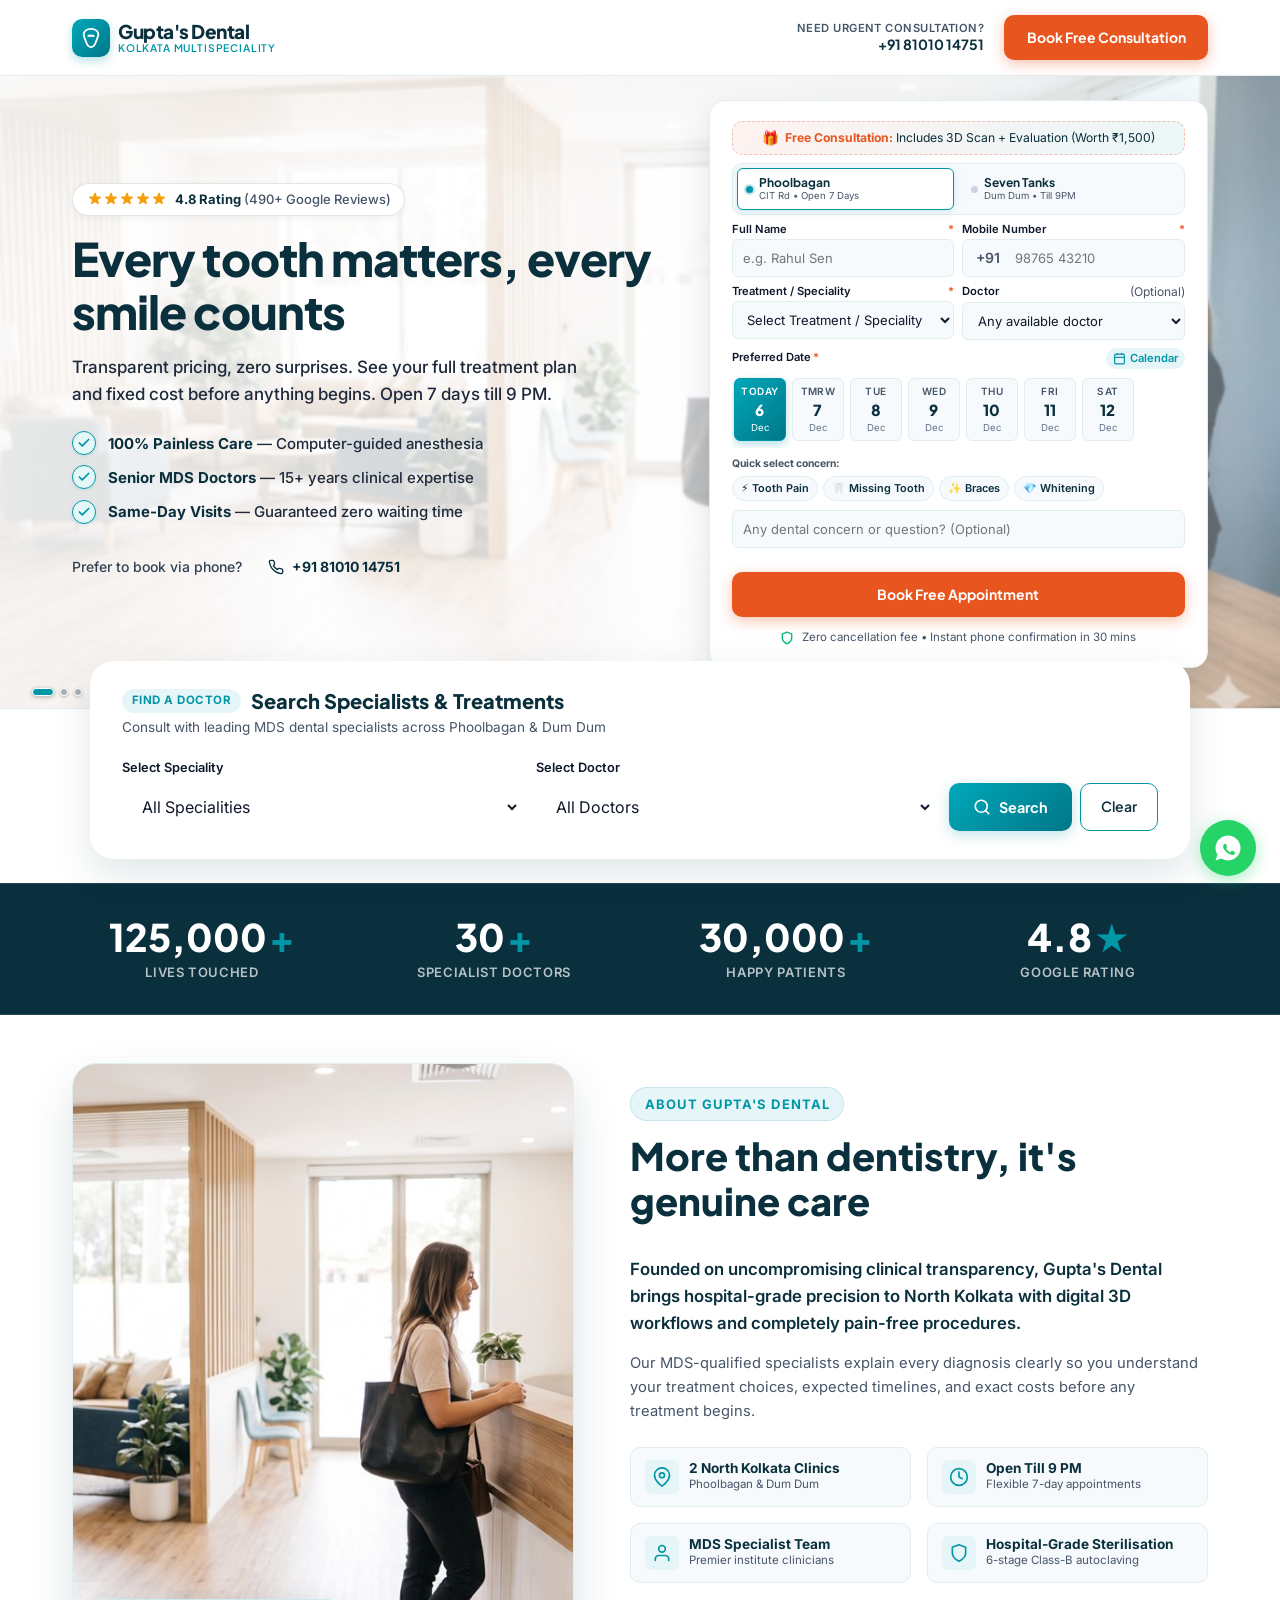
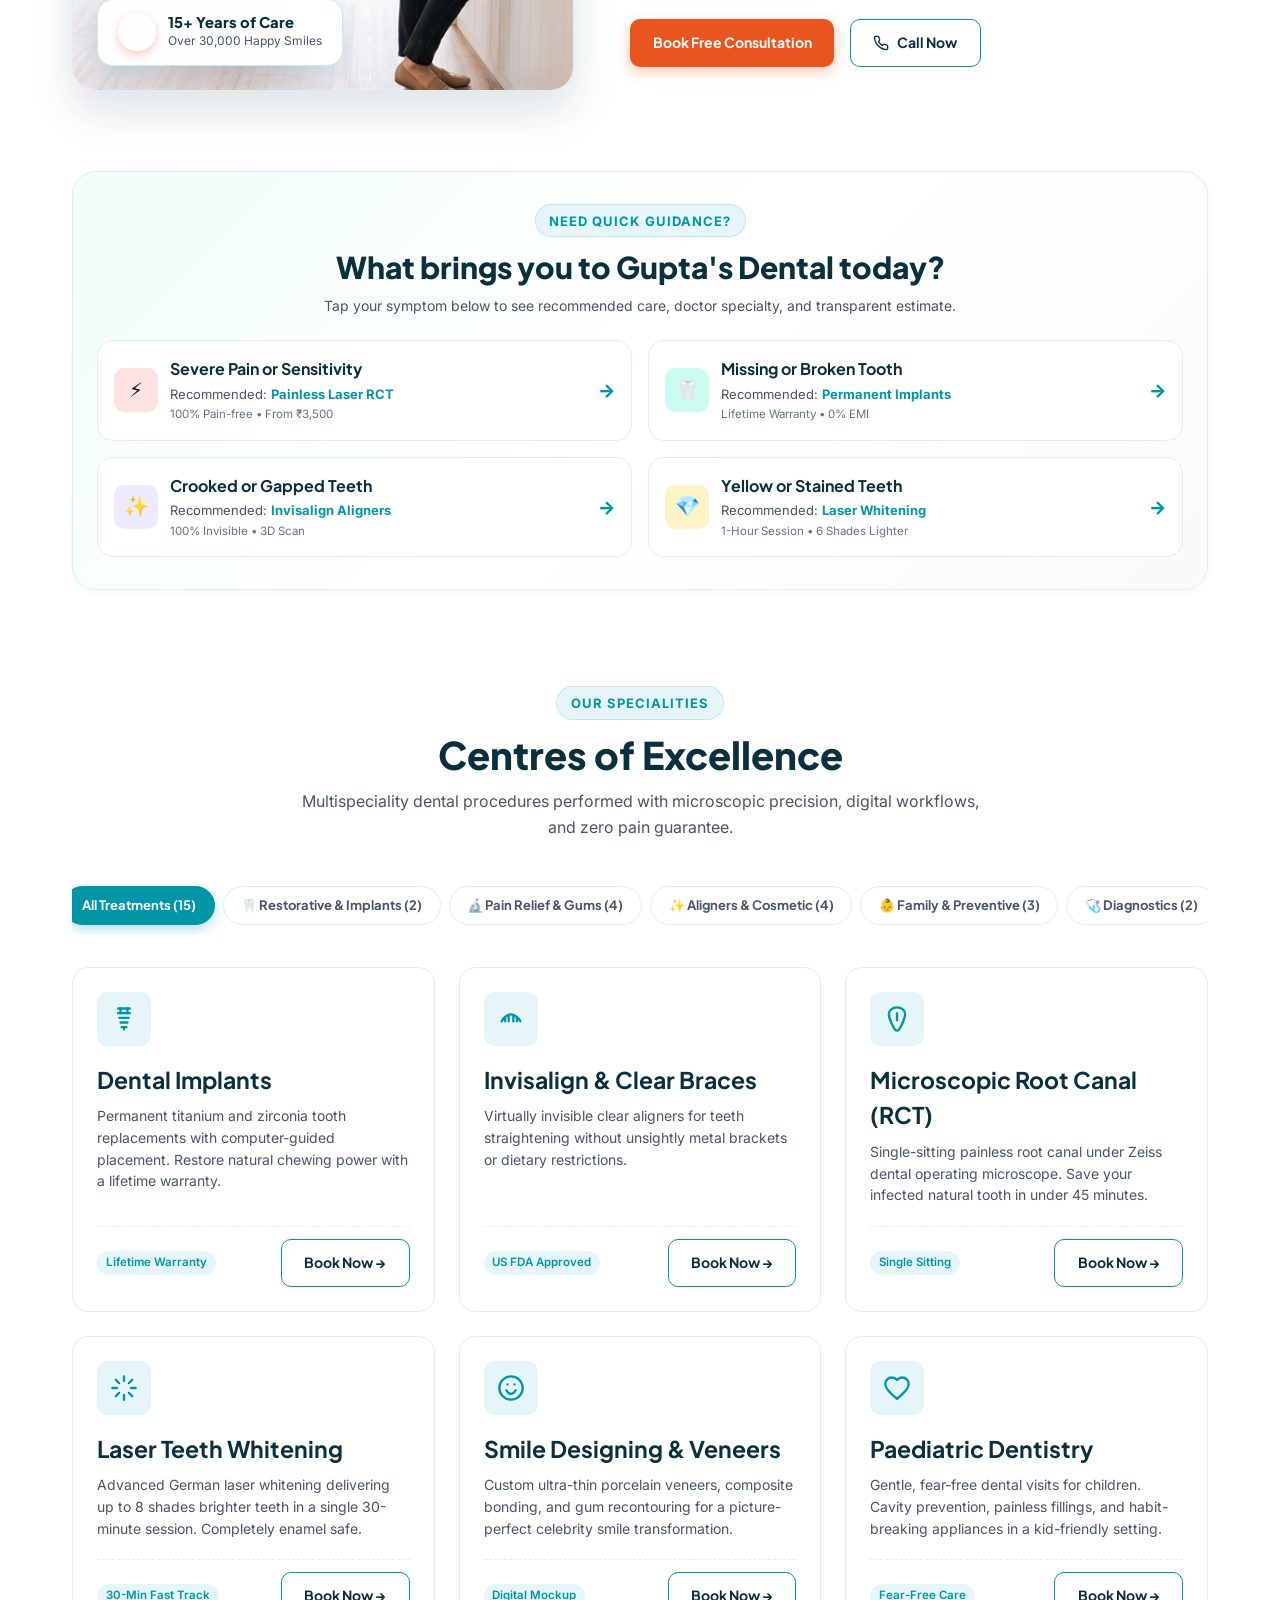
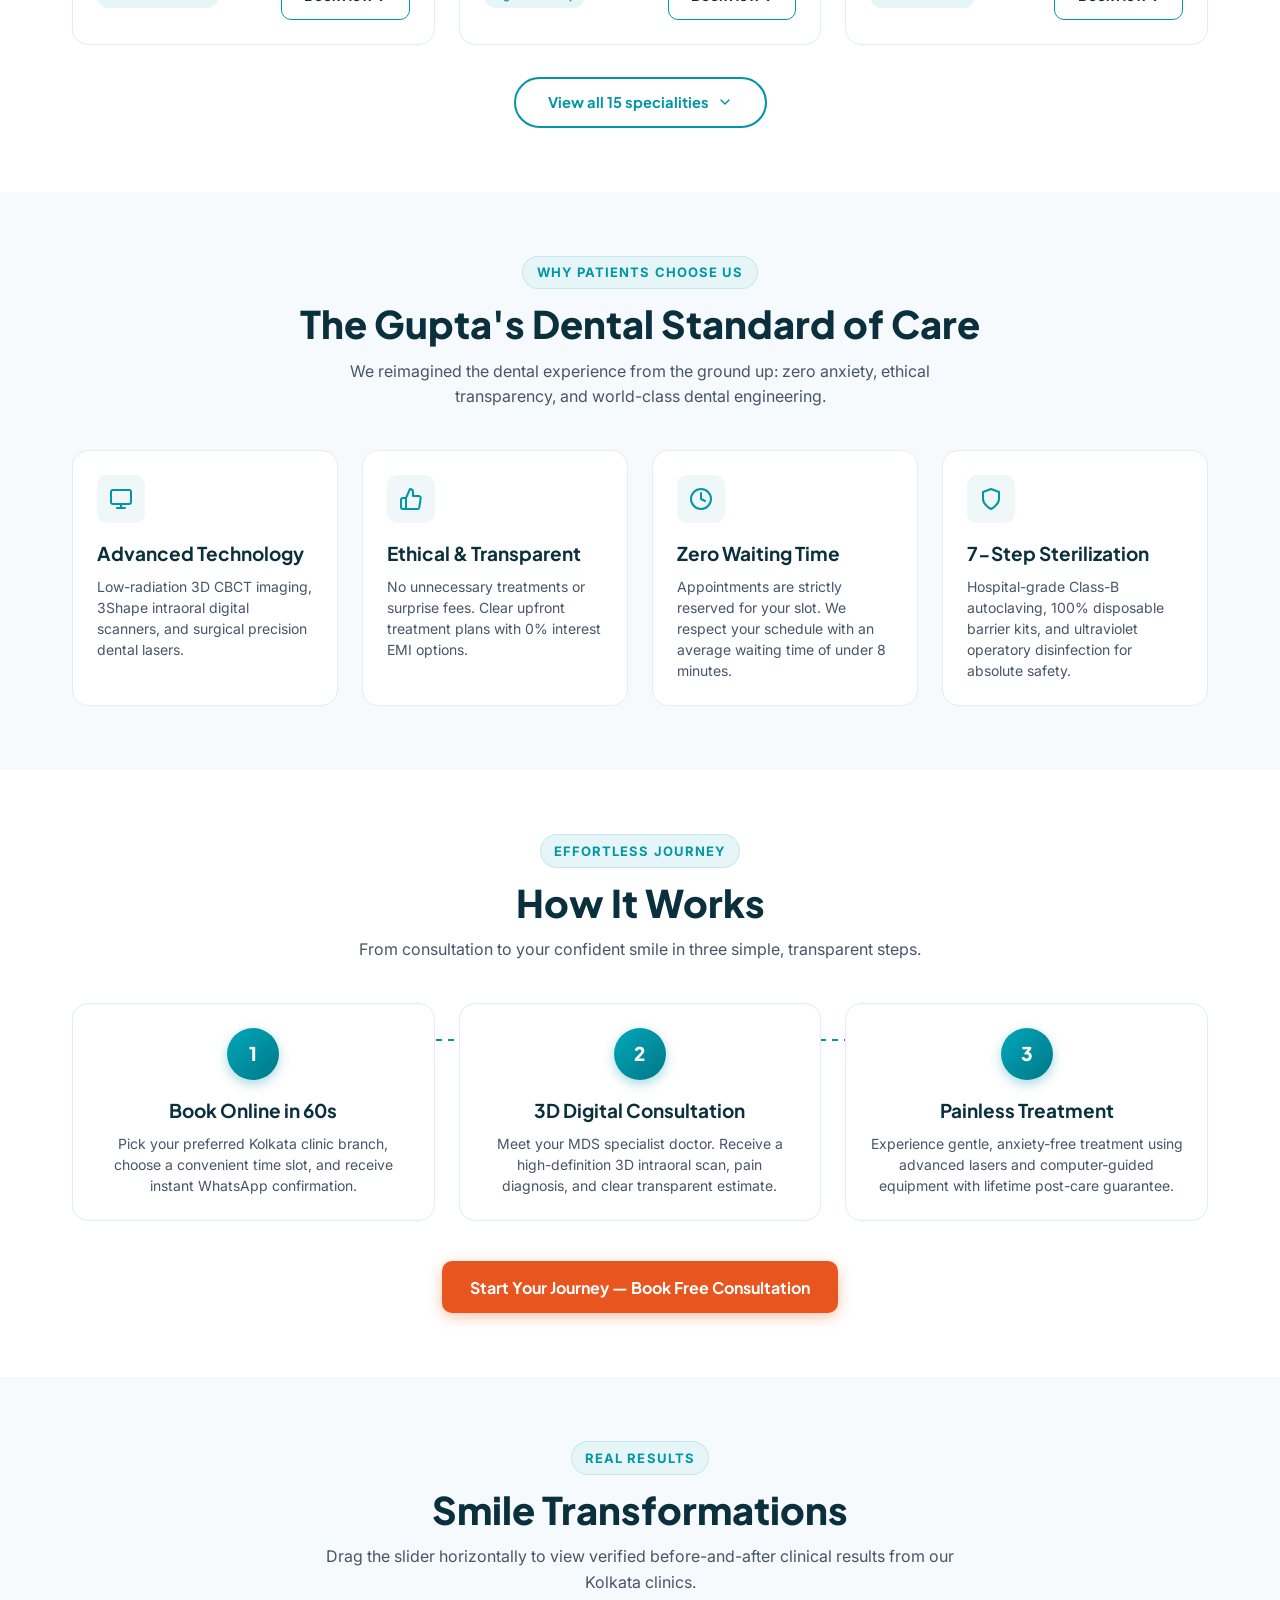
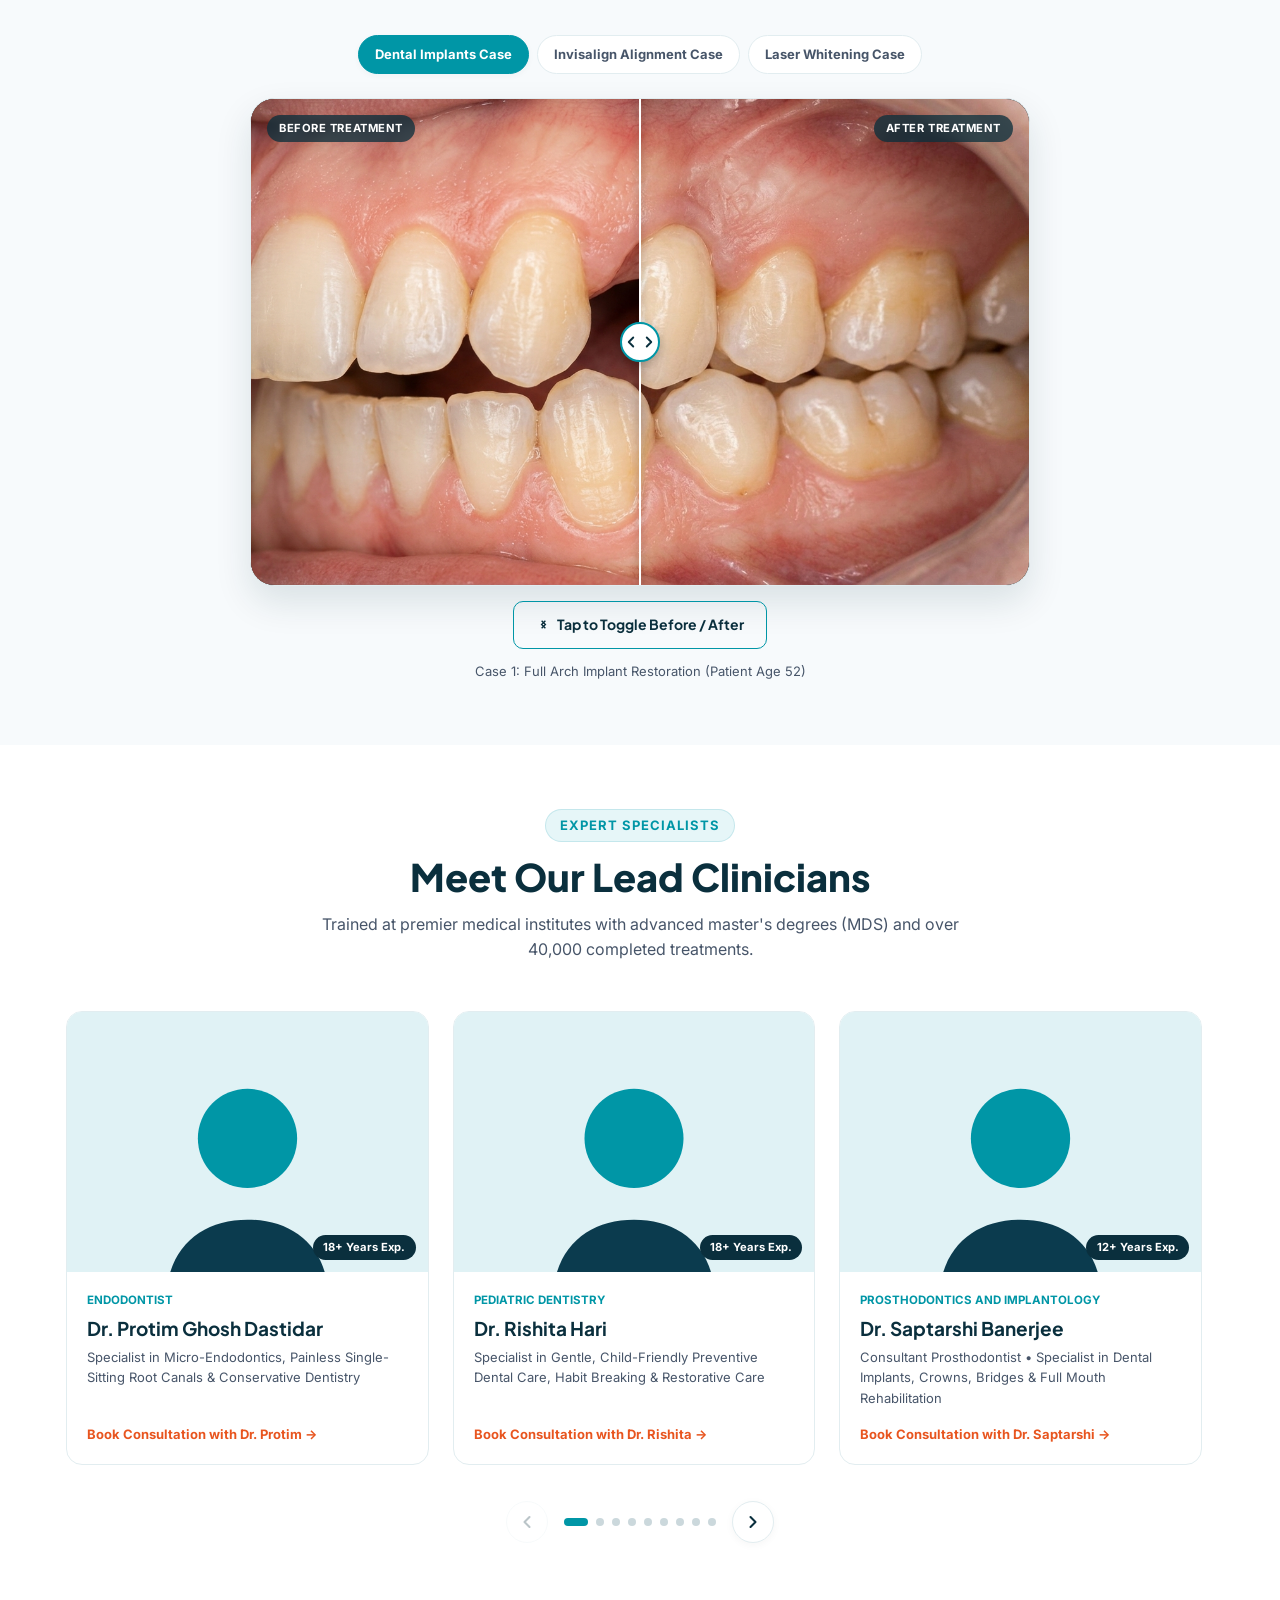
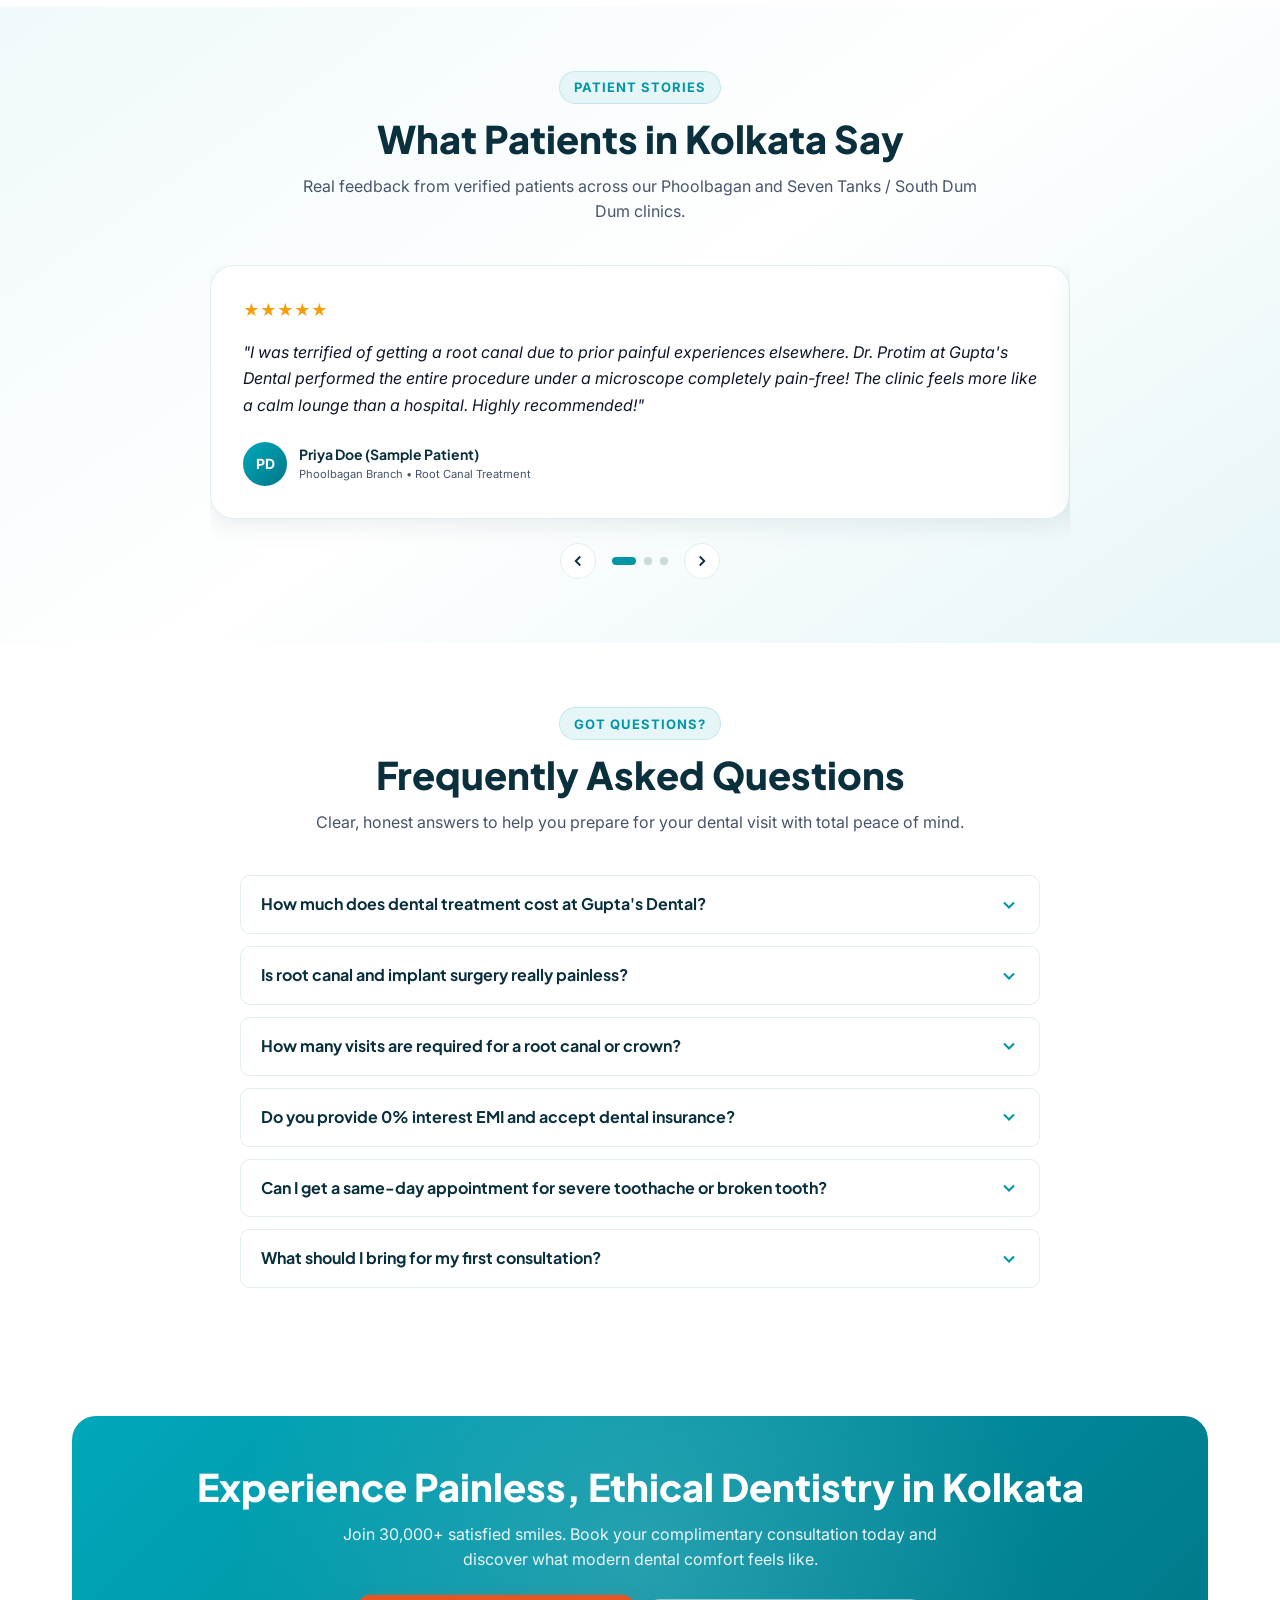
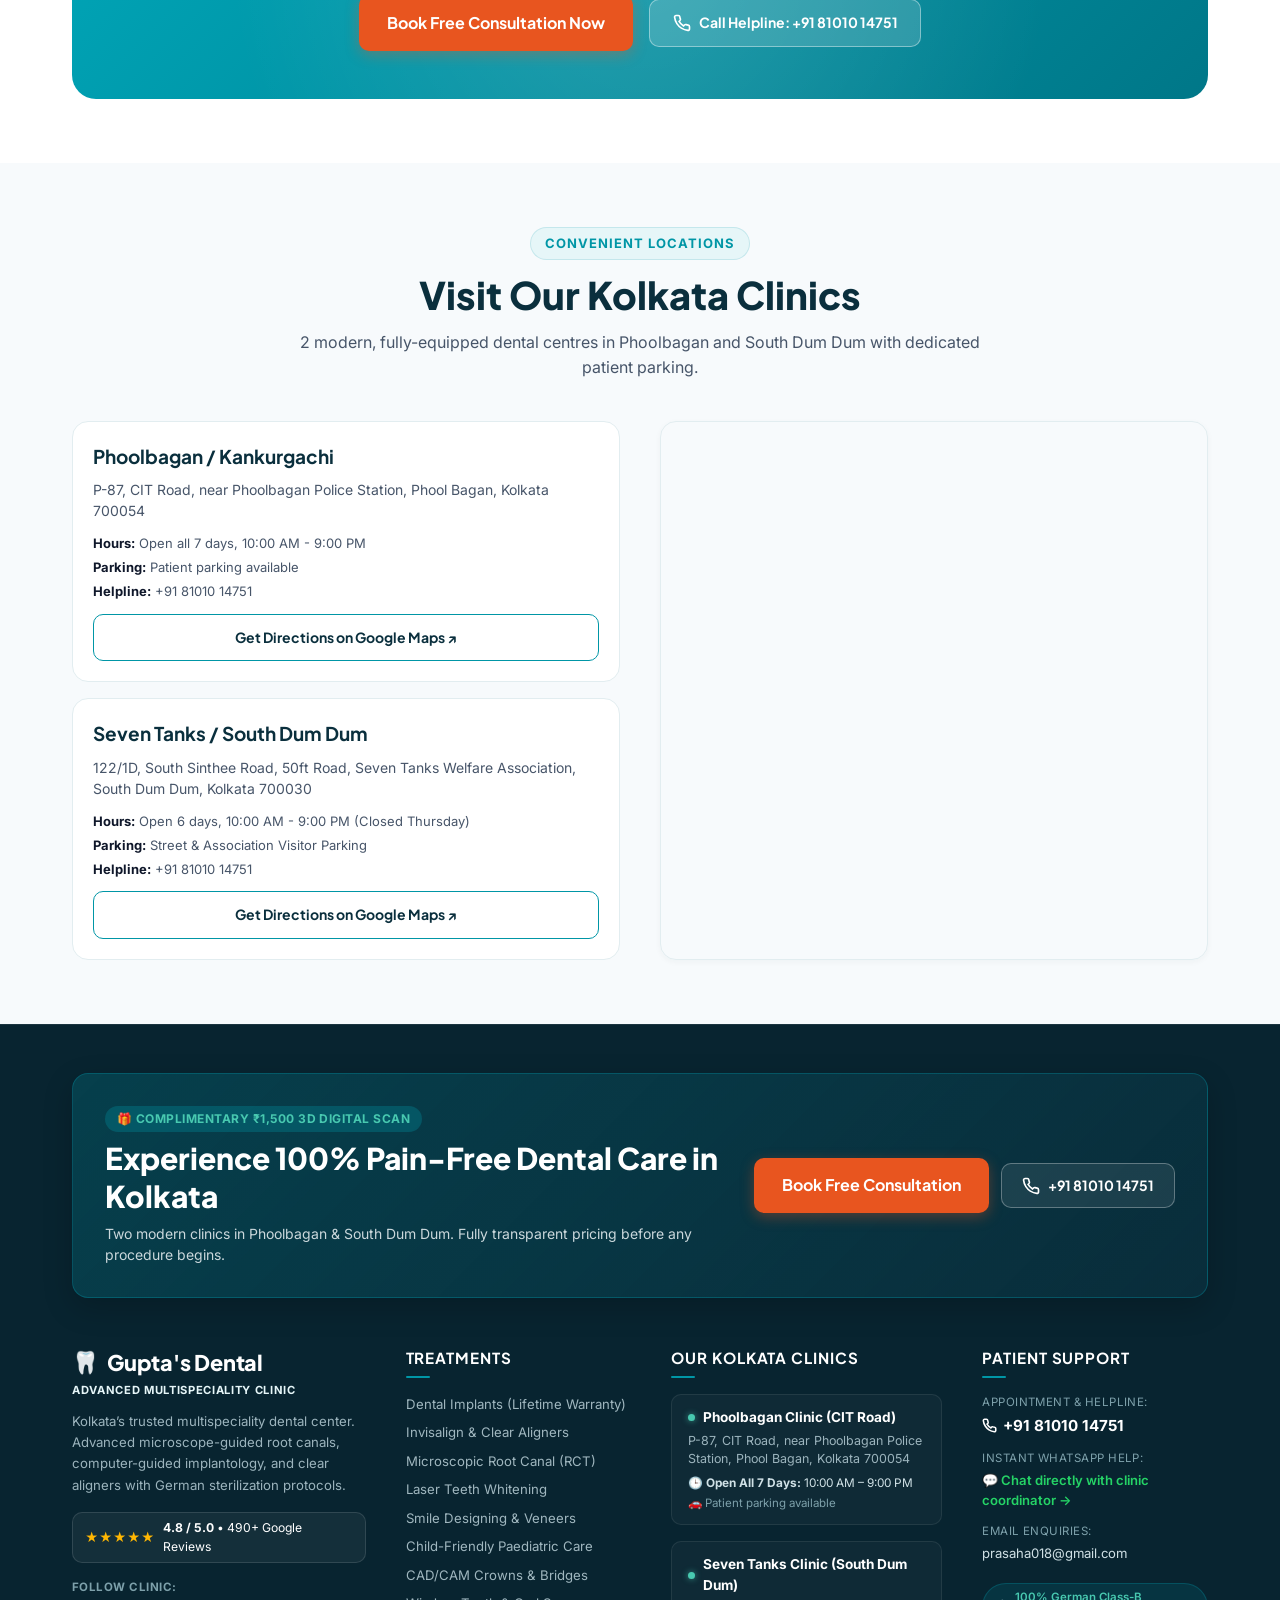
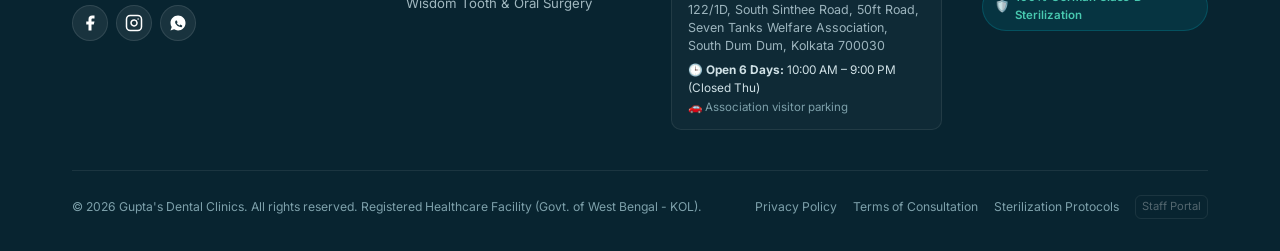
==== commit 7151b528: "fixed UI" ====
--- a/index.html
+++ b/index.html
@@ -415,8 +415,9 @@
                                     <div class="form-error-msg" id="error-date" role="alert"></div>
                                 </div>
 
-                                <!-- Available Time Window (Visual Touch Chips + Select) -->
-                                <div class="form-group slot-picker-group">
+                                <!-- Available Time Window (Visual Touch Chips + Select) - Commented Out -->
+                                <input type="hidden" id="form-slot" name="slot" value="Flexible (Clinic will coordinate)">
+                                <!-- <div class="form-group slot-picker-group">
                                     <div class="slot-header-row">
                                         <label for="form-slot" class="form-label">
                                             Available Time Window
@@ -426,15 +427,12 @@
                                         </span>
                                     </div>
                                     <select id="form-slot" class="form-control slot-select-hidden">
-                                        <!-- Synchronized for API submission -->
                                     </select>
-                                    <!-- Dynamic Interactive Slot Chips Grid -->
                                     <div class="slot-chips-grid" id="slot-chips-grid" role="radiogroup"
                                         aria-label="Select Time Slot">
-                                        <!-- Populated dynamically via script.js -->
                                     </div>
                                     <div class="form-error-msg" id="error-slot" role="alert"></div>
-                                </div>
+                                </div> -->
 
                                 <!-- Row 4: Quick Concern Tags & Optional Note -->
                                 <div class="form-group concern-input-group">
@@ -459,9 +457,7 @@
                                         placeholder="Any dental concern or question? (Optional)">
                                 </div>
 
-                                <div class="form-error-msg" id="error-form" role="alert"
-                                    style="margin-bottom: var(--space-2); text-align: center; font-size: 0.75rem;">
-                                </div>
+                                <div class="form-error-msg" id="error-form" role="alert"></div>
 
                                 <!-- Submit Button -->
                                 <button type="submit" id="form-submit-btn" class="btn btn-cta btn-block">
@@ -1205,20 +1201,20 @@
                     aria-label="Interactive Before and After Image Comparison">
 
                     <!-- After Image (Base) -->
-                    <!-- PLACEHOLDER: Comparison Image After -->
                     <div class="ba-image-wrapper ba-after-wrapper">
                         <img id="ba-img-after"
-                            src="data:image/svg+xml;utf8,<svg xmlns='http://www.w3.org/2000/svg' width='800' height='500' viewBox='0 0 800 500'><rect width='800' height='500' fill='%230b4252'/><text x='400' y='240' font-family='sans-serif' font-size='28' font-weight='bold' fill='%23ffffff' text-anchor='middle'>AFTER: Permanent Zirconia Implants</text><text x='400' y='280' font-family='sans-serif' font-size='18' fill='%236ee7b7' text-anchor='middle'>100% natural bite restored, lifetime warranty</text></svg>"
-                            alt="After treatment clinical smile result">
+                            src="images/case-implants-after.jpg"
+                            alt="After treatment permanent zirconia dental implant clinical result"
+                            loading="lazy">
                         <span class="ba-badge ba-badge-after">After Treatment</span>
                     </div>
 
                     <!-- Before Image (Clipped Overlay) -->
-                    <!-- PLACEHOLDER: Comparison Image Before -->
                     <div class="ba-image-wrapper ba-before-wrapper" id="ba-before-wrap">
                         <img id="ba-img-before"
-                            src="data:image/svg+xml;utf8,<svg xmlns='http://www.w3.org/2000/svg' width='800' height='500' viewBox='0 0 800 500'><rect width='800' height='500' fill='%232b353b'/><text x='400' y='240' font-family='sans-serif' font-size='28' font-weight='bold' fill='%23e2e8f0' text-anchor='middle'>BEFORE: Missing Molar &amp; Severe Bone Loss</text><text x='400' y='280' font-family='sans-serif' font-size='18' fill='%2394a3b8' text-anchor='middle'>Chewing difficulty &amp; collapsed bite</text></svg>"
-                            alt="Before treatment clinical smile condition">
+                            src="images/case-implants-before.jpg"
+                            alt="Before treatment missing premolar tooth clinical condition"
+                            loading="lazy">
                         <span class="ba-badge ba-badge-before">Before Treatment</span>
                     </div>
 
--- a/style.css
+++ b/style.css
@@ -1614,6 +1614,7 @@
 }
 
 .ba-slider-container {
+    --ba-pos: 50%;
     width: 100%;
     max-width: 780px;
     margin: 0 auto;
@@ -1642,13 +1643,16 @@
     width: 100%;
     height: 100%;
     object-fit: cover;
+    object-position: center;
     display: block;
+    pointer-events: none;
 }
 
 .ba-before-wrapper {
-    width: 50%;
+    width: 100%;
+    clip-path: polygon(0 0, var(--ba-pos, 50%) 0, var(--ba-pos, 50%) 100%, 0 100%);
+    -webkit-clip-path: polygon(0 0, var(--ba-pos, 50%) 0, var(--ba-pos, 50%) 100%, 0 100%);
     z-index: 2;
-    border-right: 2px solid #ffffff;
 }
 
 .ba-badge {
@@ -1694,6 +1698,7 @@
     bottom: 0;
     width: 2px;
     background: #ffffff;
+    box-shadow: 0 0 8px rgba(0, 0, 0, 0.45);
 }
 
 .ba-handle-button {
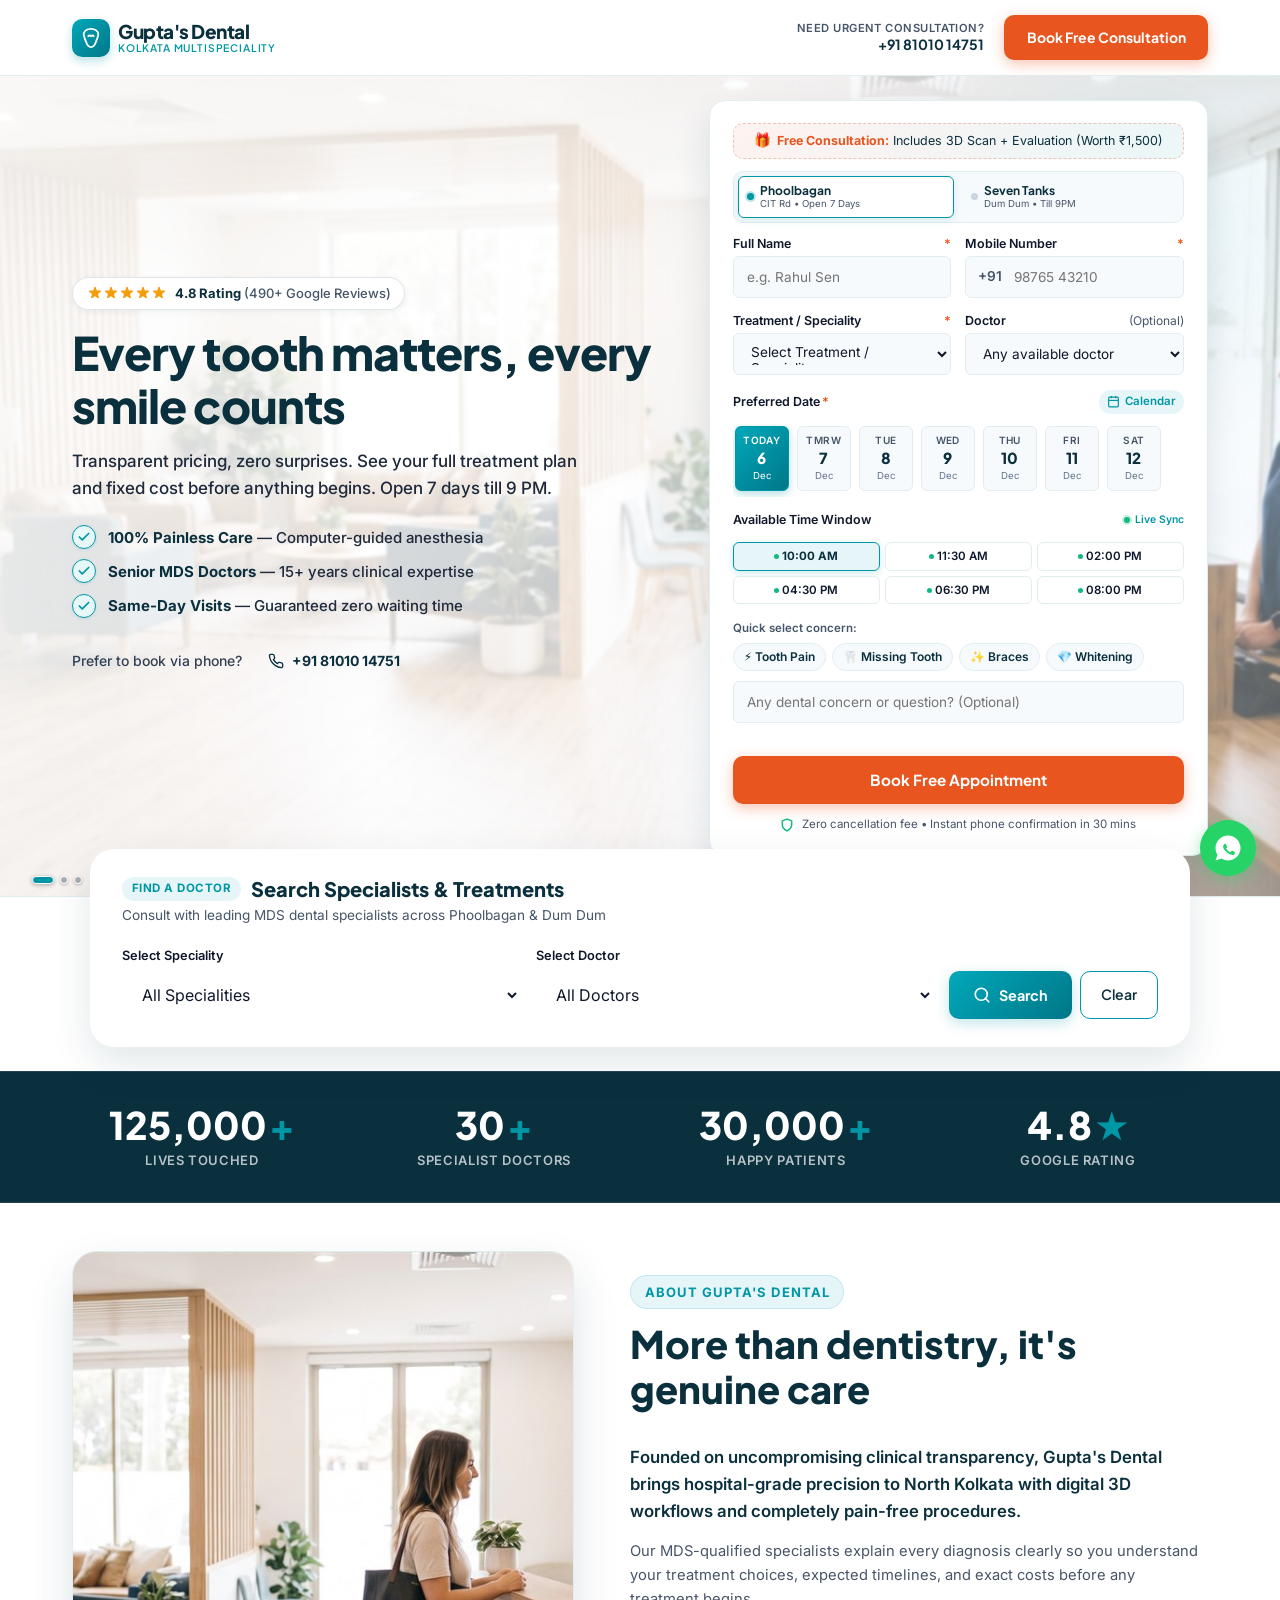
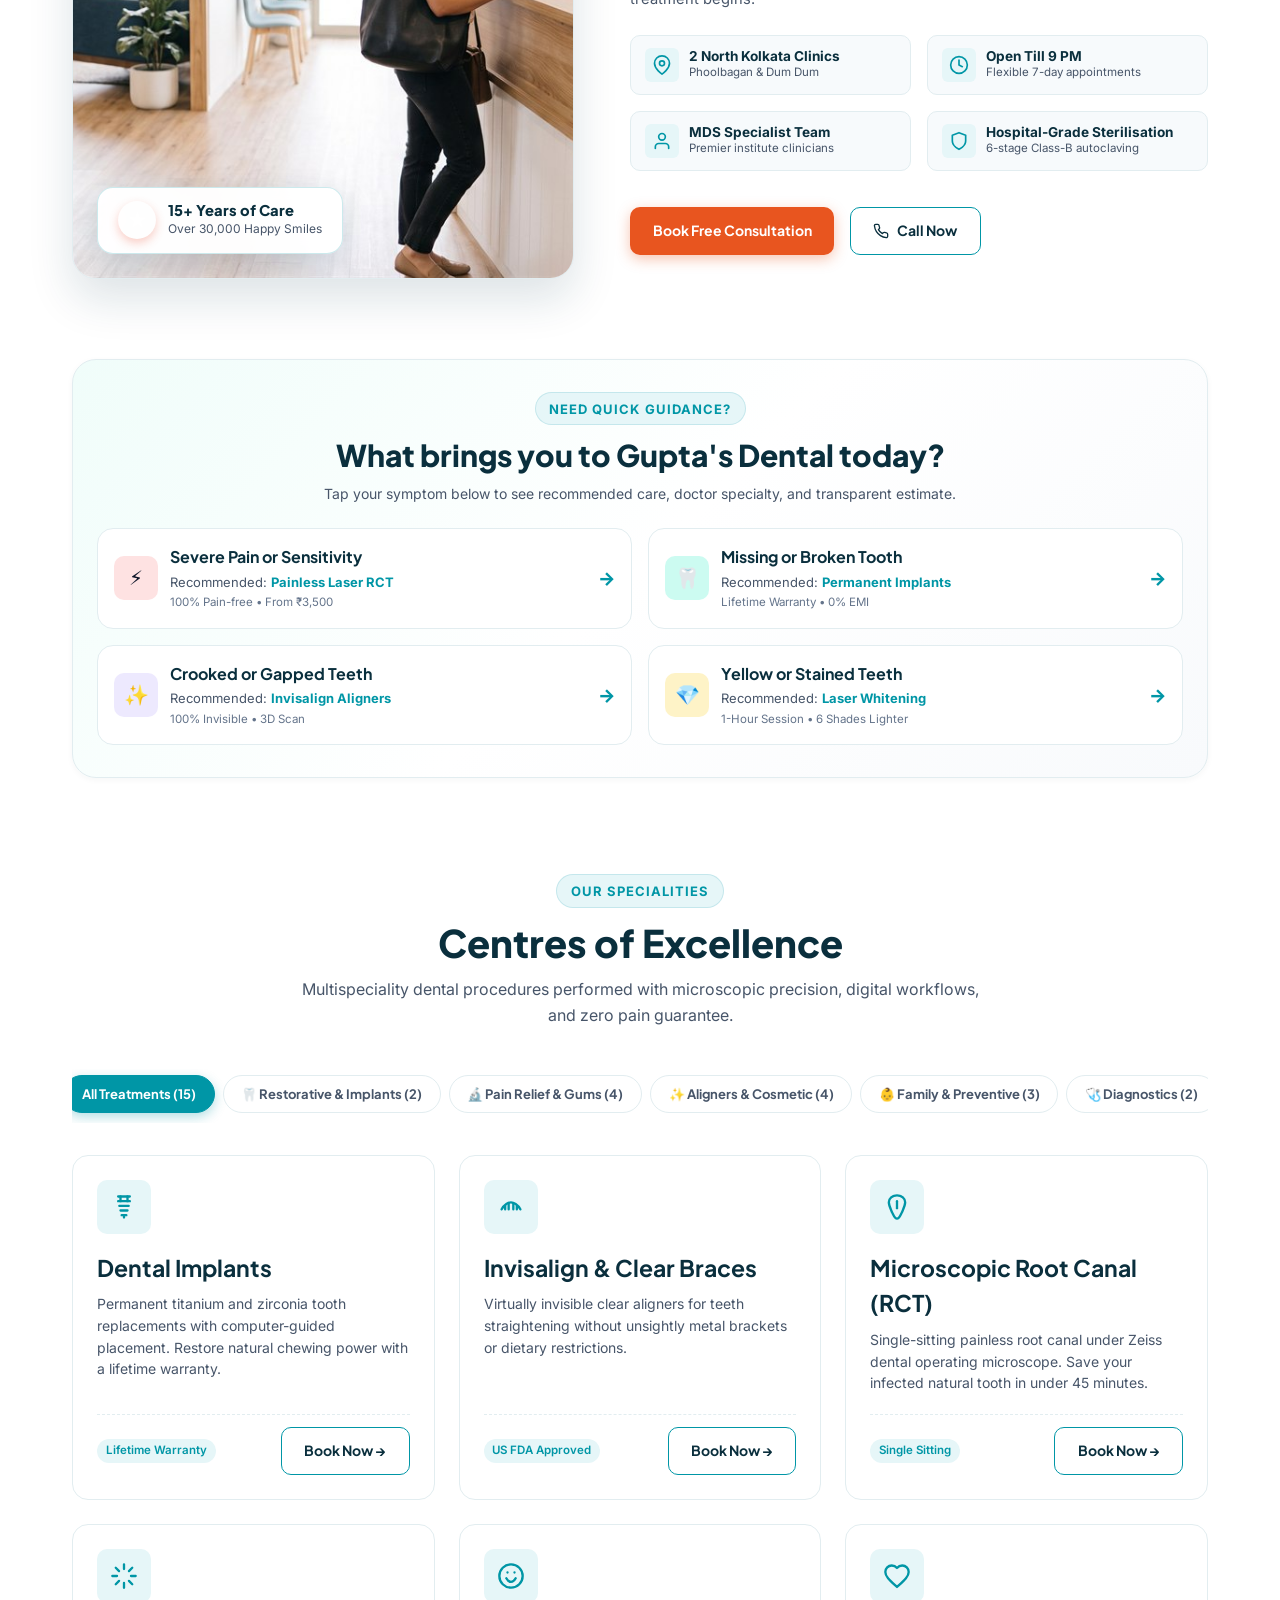
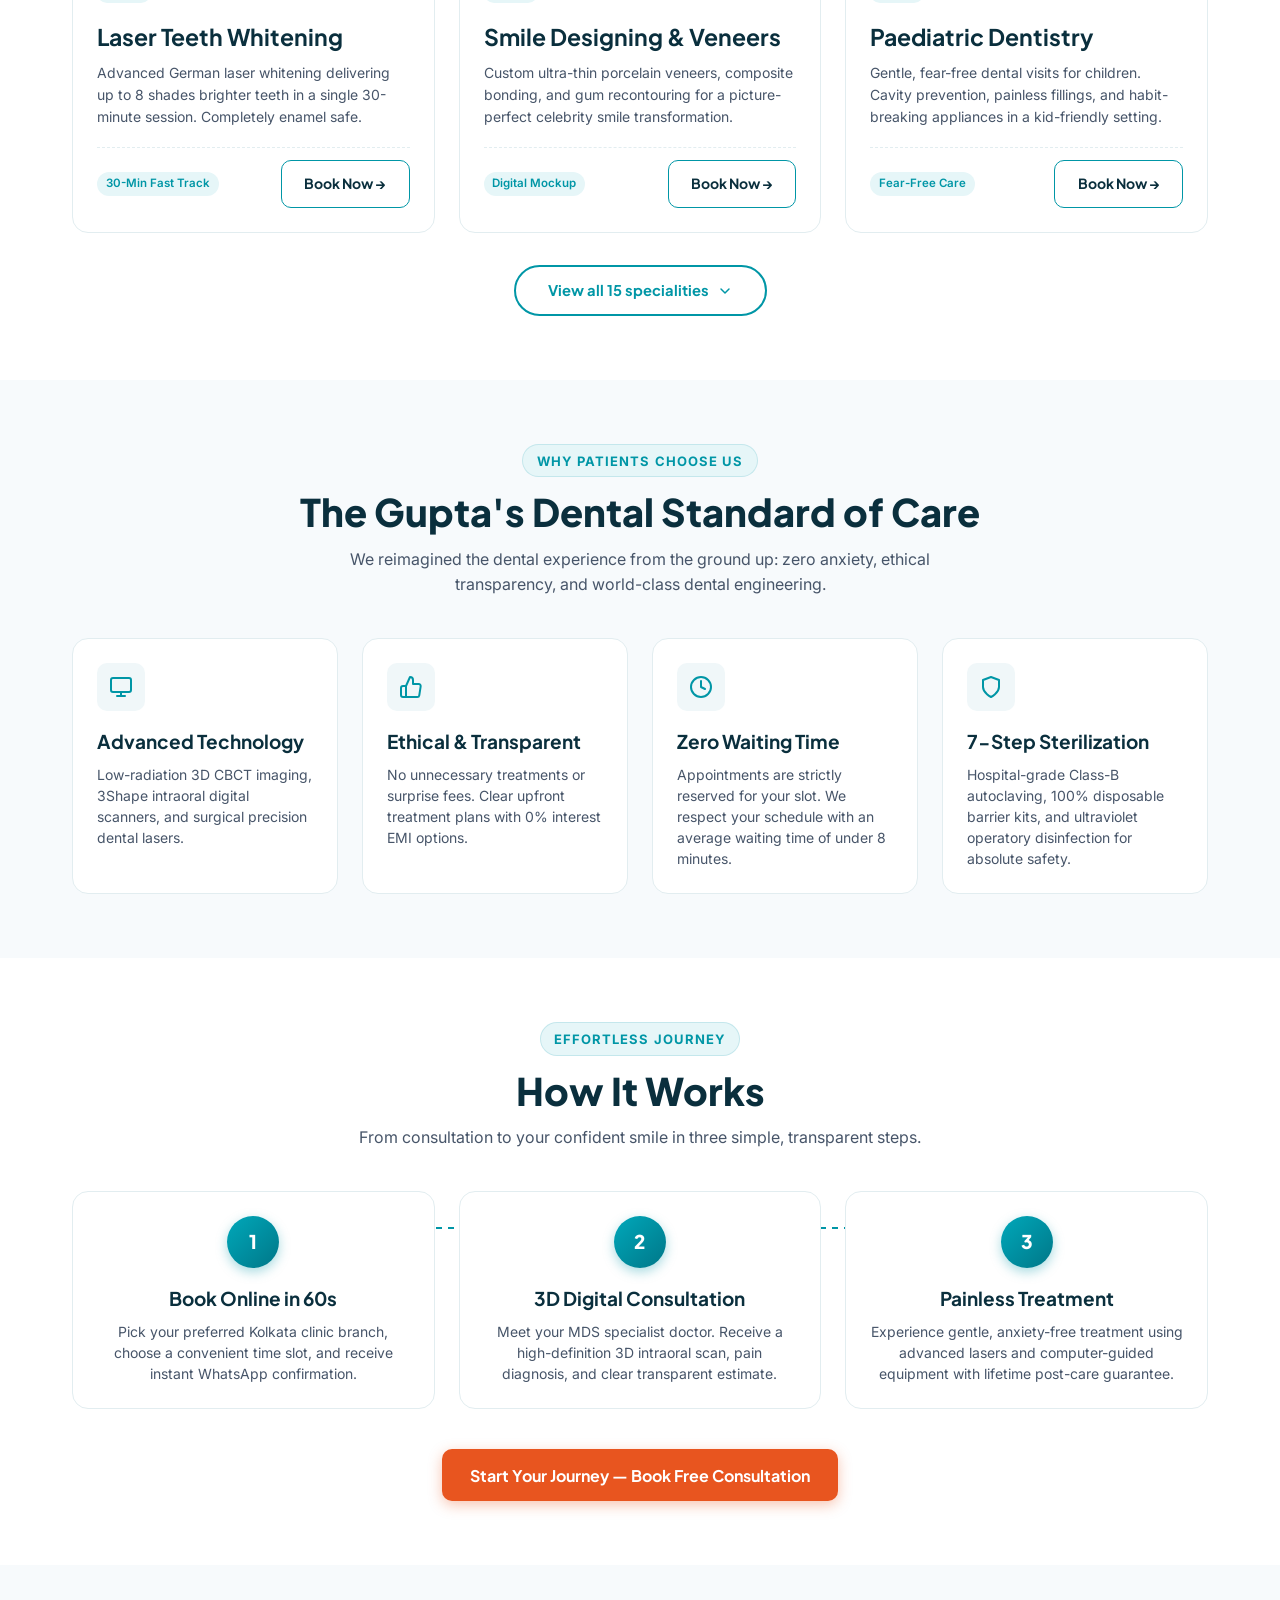
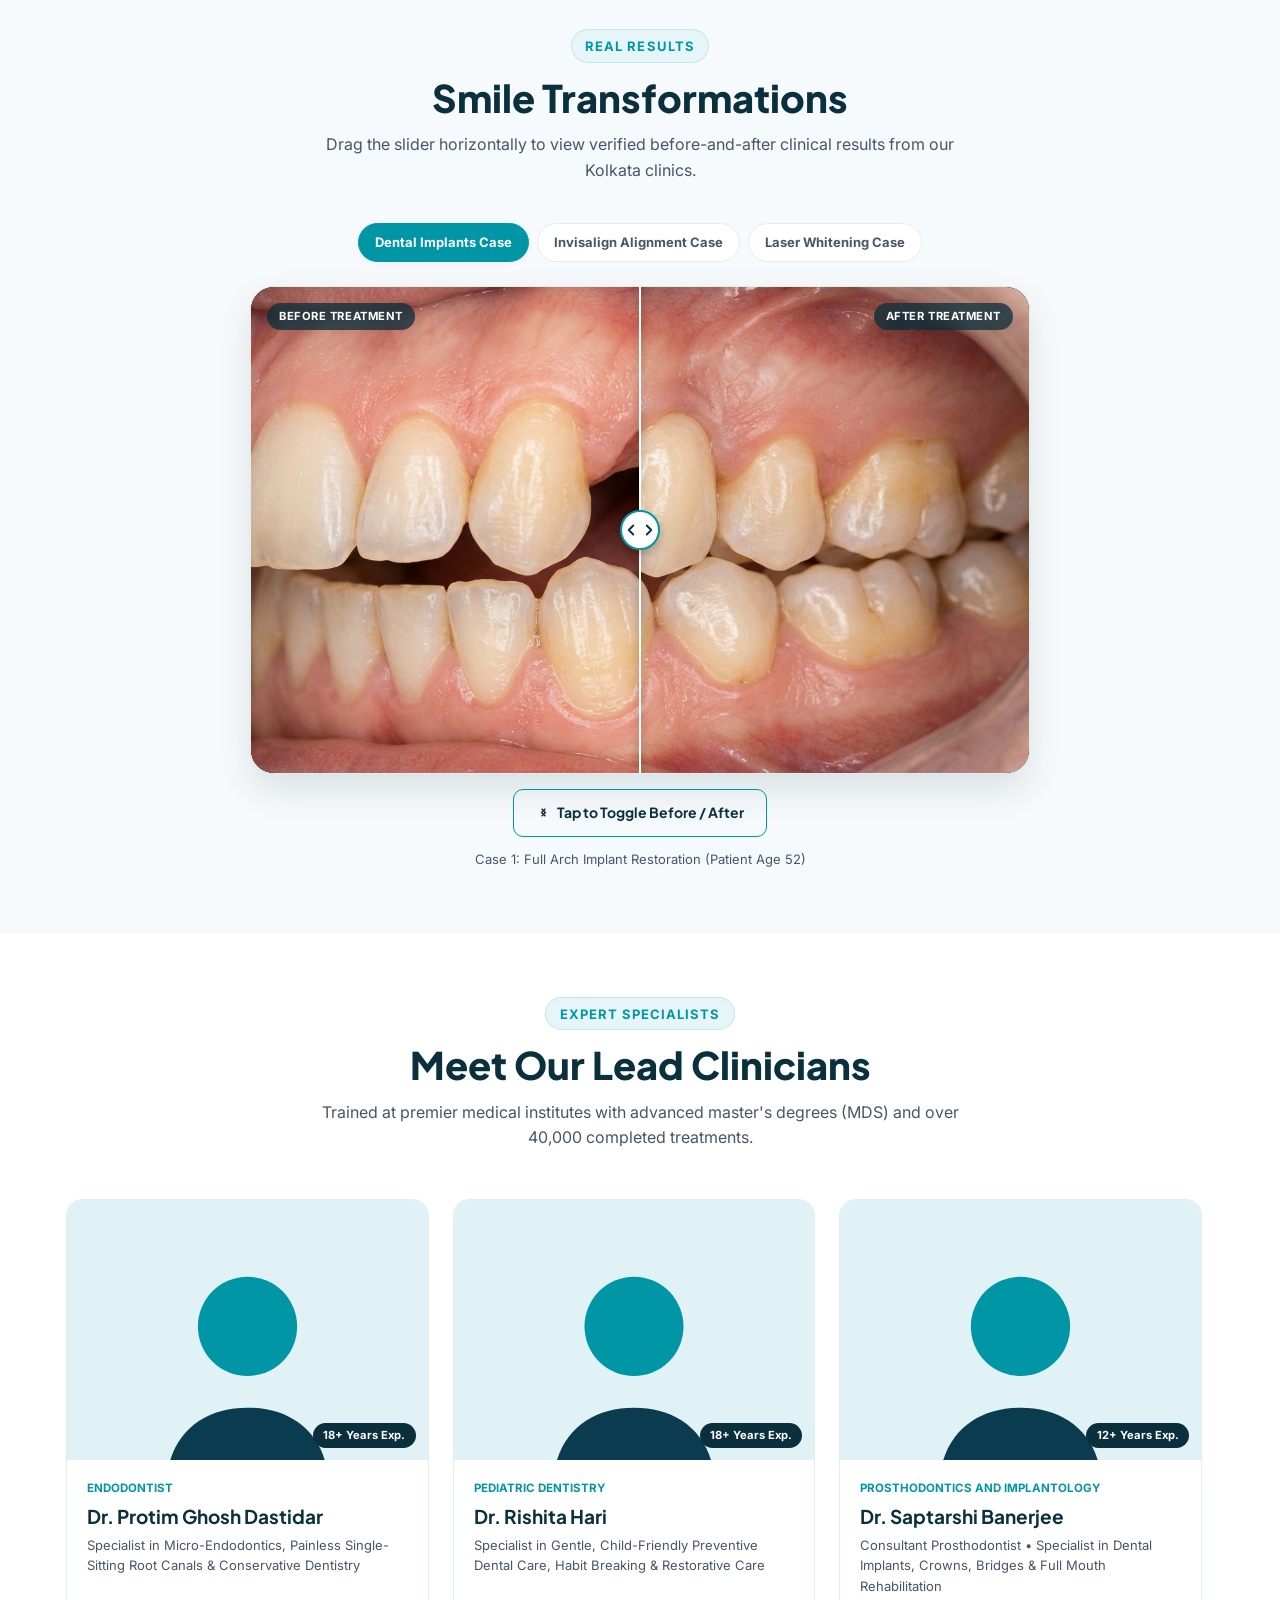
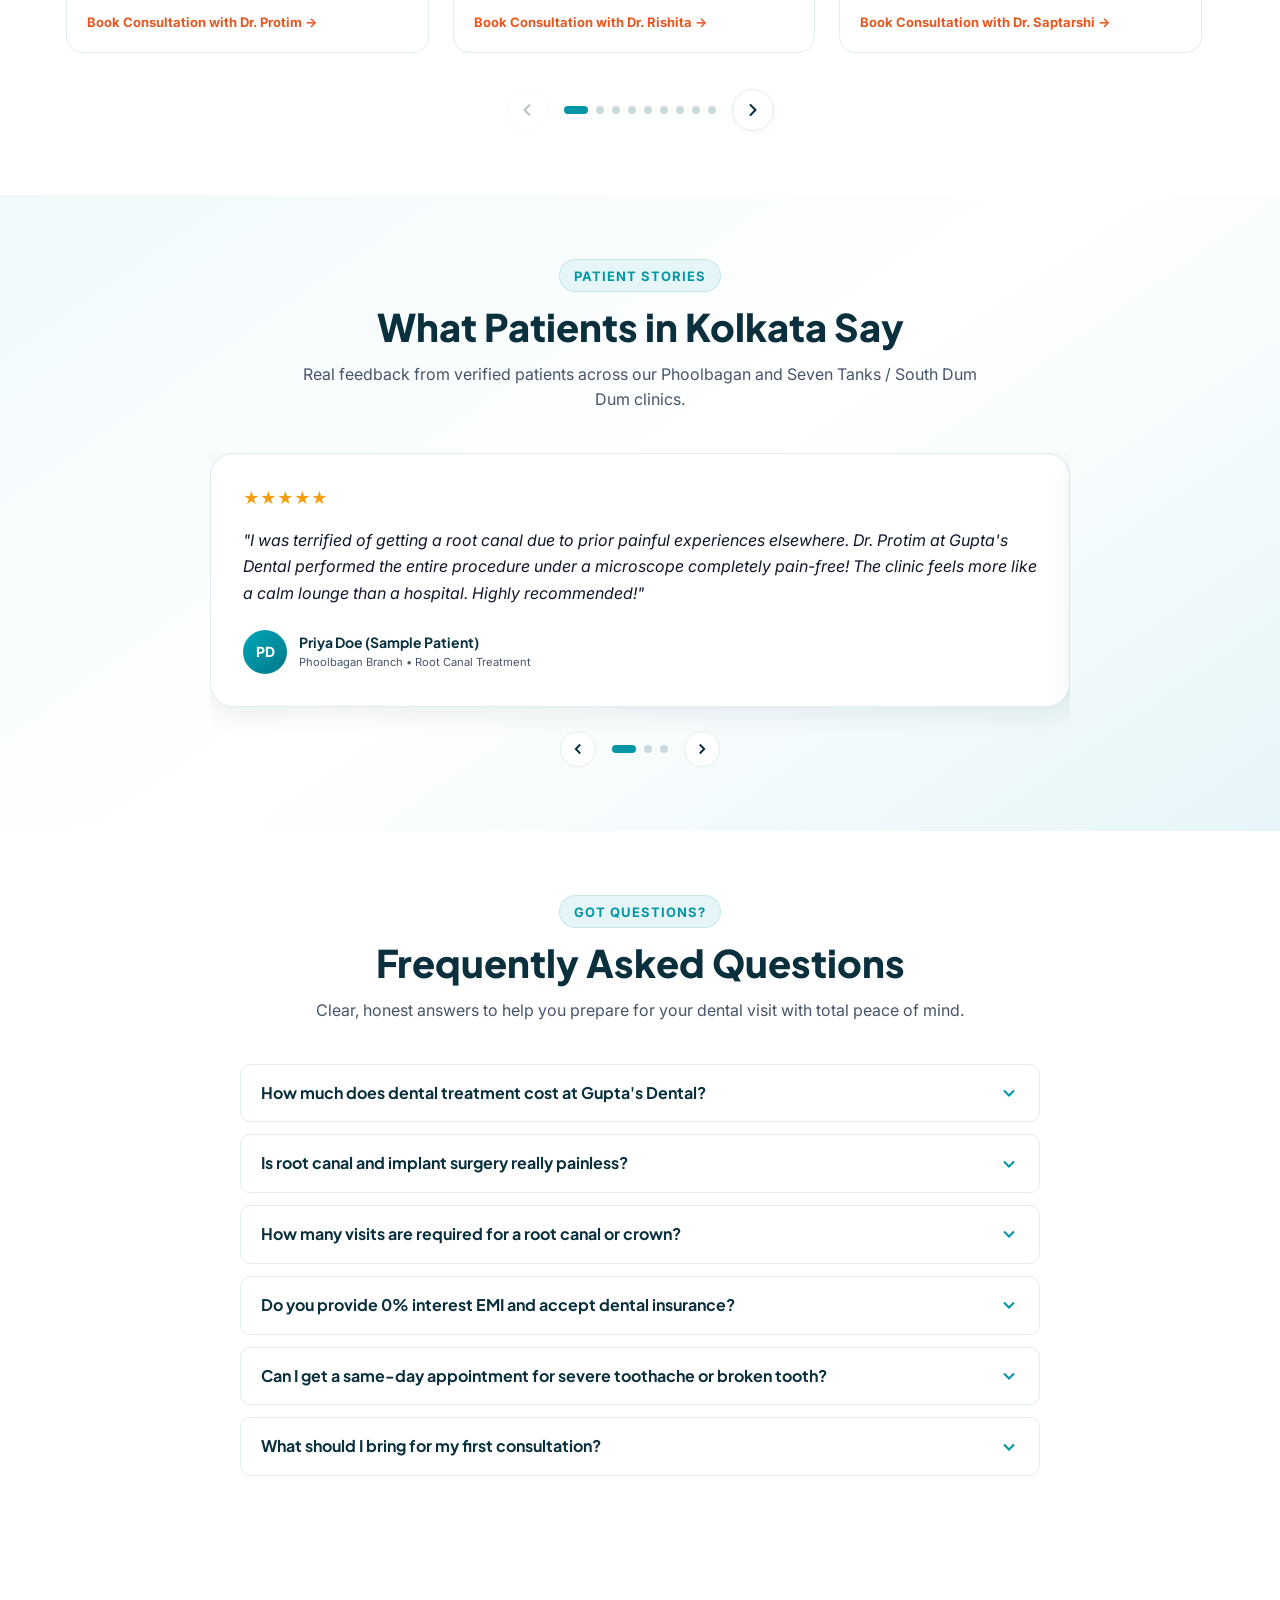
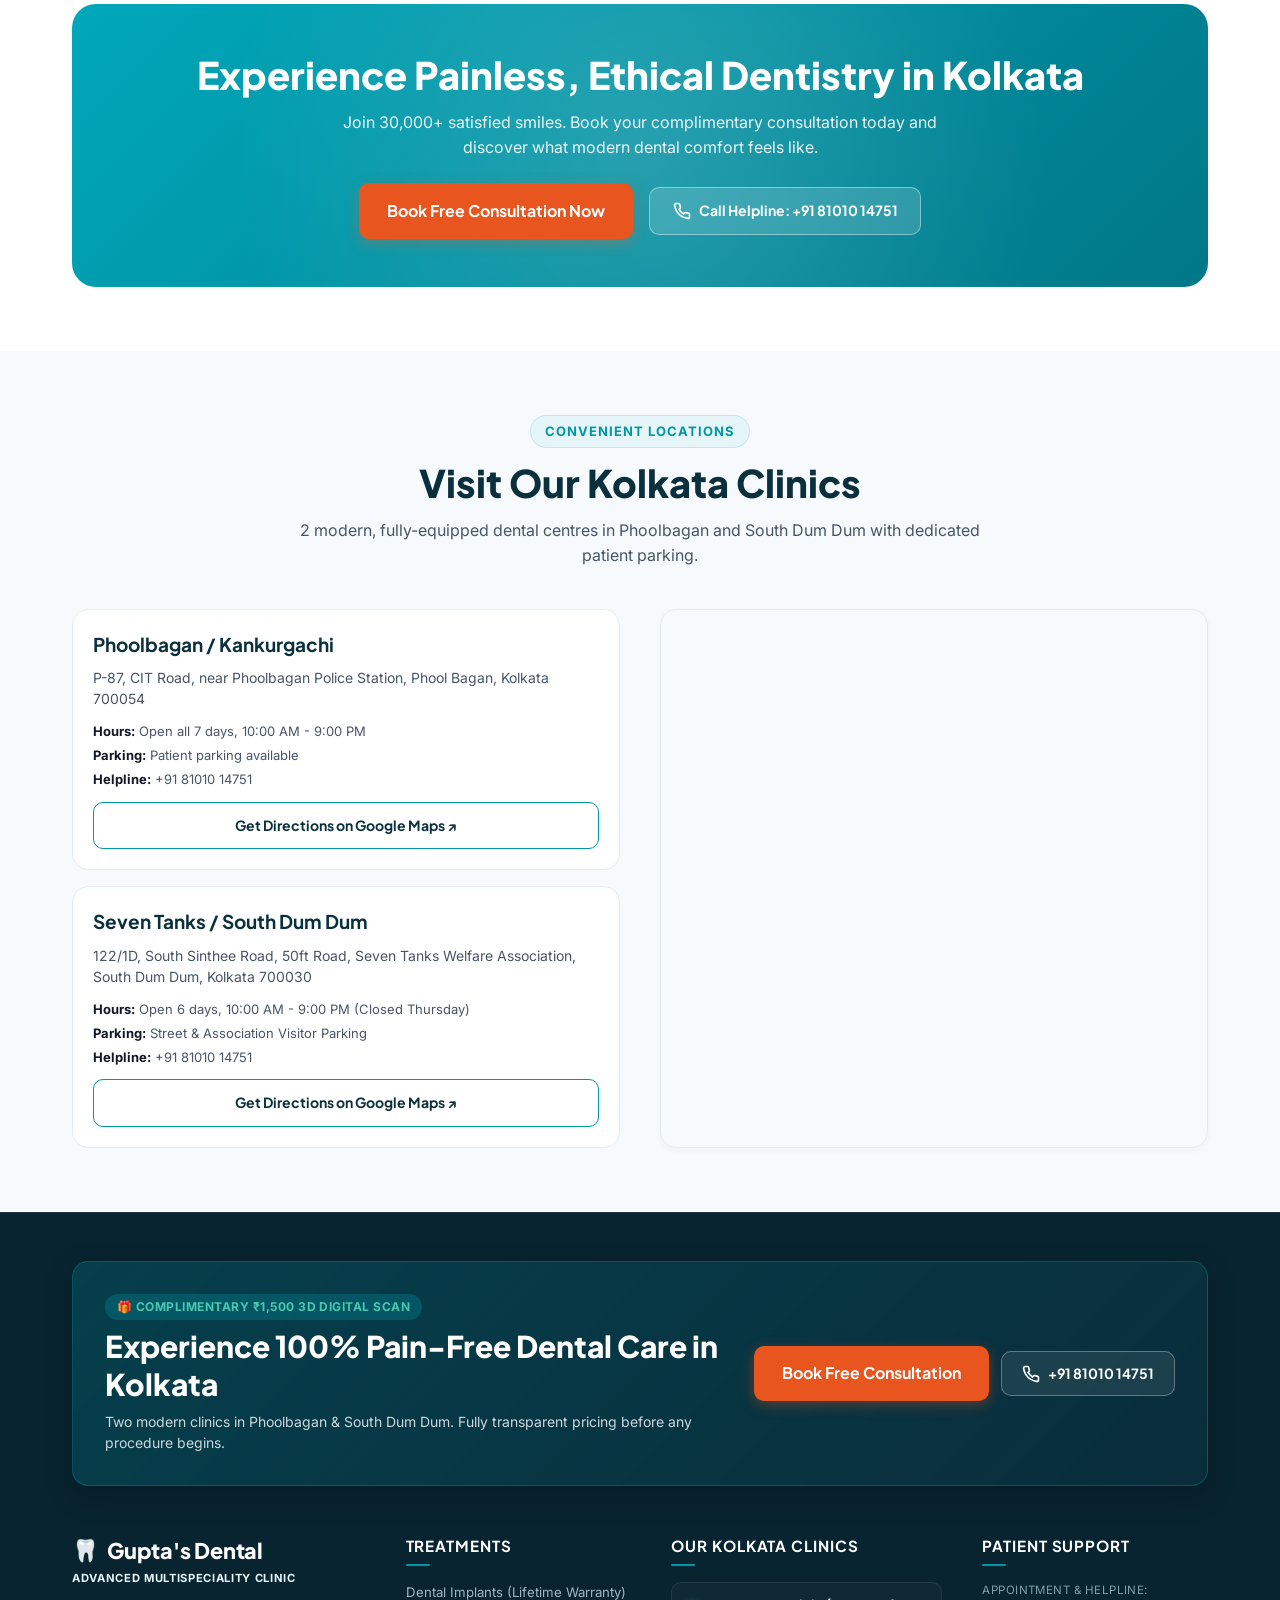
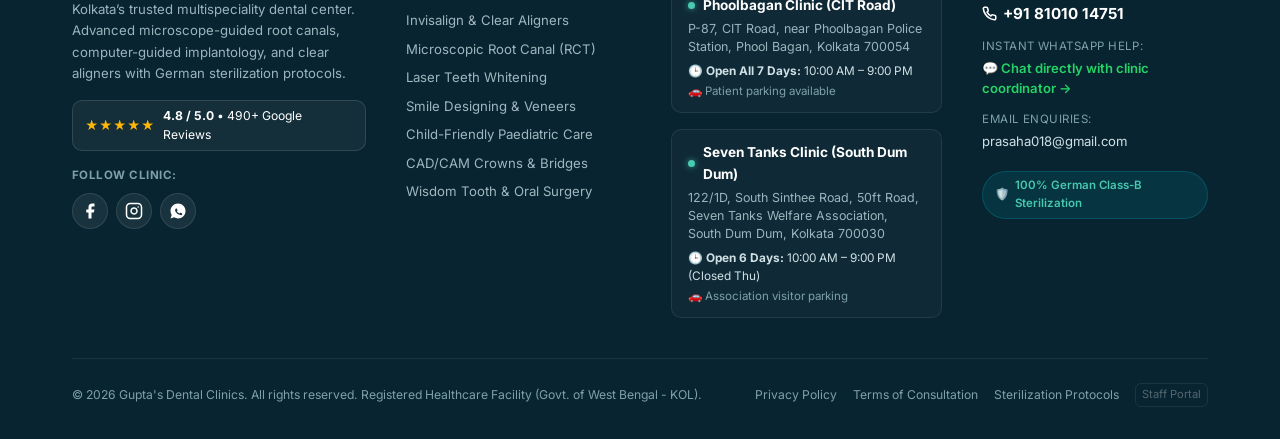
==== commit 9af46d37: "Fixed the available time solt" ====
--- a/index.html
+++ b/index.html
@@ -415,13 +415,12 @@
                                     <div class="form-error-msg" id="error-date" role="alert"></div>
                                 </div>
 
-                                <!-- Available Time Window (Visual Touch Chips + Select) - Commented Out -->
-                                <input type="hidden" id="form-slot" name="slot" value="Flexible (Clinic will coordinate)">
-                                <!-- <div class="form-group slot-picker-group">
+                                <!-- Available Time Window (Visual Touch Chips + Select) -->
+                                <div class="form-group slot-picker-group">
                                     <div class="slot-header-row">
                                         <label for="form-slot" class="form-label">
                                             Available Time Window
-                                        </label>
+                                        </label> 
                                         <span class="slot-live-status">
                                             <span class="slot-live-dot"></span> Live Sync
                                         </span>
@@ -432,7 +431,7 @@
                                         aria-label="Select Time Slot">
                                     </div>
                                     <div class="form-error-msg" id="error-slot" role="alert"></div>
-                                </div> -->
+                                </div> 
 
                                 <!-- Row 4: Quick Concern Tags & Optional Note -->
                                 <div class="form-group concern-input-group">
--- a/style.css
+++ b/style.css
@@ -775,7 +775,7 @@
 .booking-card {
     background: var(--surface);
     border-radius: var(--radius-lg);
-    padding: 1.25rem 1.4rem;
+    padding: 1.35rem 1.45rem;
     box-shadow: var(--shadow-lg);
     border: 1px solid var(--border-light);
     position: relative;
@@ -788,7 +788,7 @@
 
 @media (max-width: 600px) {
     .booking-card {
-        padding: 1rem 0.85rem;
+        padding: 1.1rem 0.95rem;
         border-radius: var(--radius-md);
         box-shadow: var(--shadow-md);
     }
@@ -813,7 +813,7 @@
 }
 
 .booking-header {
-    margin-bottom: 0.5rem;
+    margin-bottom: 0.85rem;
     text-align: left;
 }
 
@@ -825,10 +825,10 @@
     background: linear-gradient(135deg, rgba(235, 94, 65, 0.08) 0%, rgba(0, 150, 166, 0.08) 100%);
     border: 1px dashed rgba(235, 94, 65, 0.35);
     border-radius: var(--radius-md);
-    padding: 0.35rem 0.65rem;
-    font-size: 0.76rem;
+    padding: 0.42rem 0.75rem;
+    font-size: 0.78rem;
     color: var(--primary-dark);
-    margin-bottom: 0.5rem;
+    margin-bottom: 0.75rem;
     text-align: center;
 }
 
@@ -932,11 +932,11 @@
     }
 }
 
-/* Form Layout - High Density & Compact */
+/* Form Layout - Evenly Spread & Conversion-Focused */
 .form-grid {
     display: grid;
     grid-template-columns: 1fr;
-    gap: 0.5rem;
+    gap: 0.95rem;
     width: 100%;
     max-width: 100%;
     box-sizing: border-box;
@@ -945,7 +945,7 @@
 .form-grid-2col {
     display: grid;
     grid-template-columns: 1fr 1fr;
-    gap: 0.5rem;
+    gap: 0.85rem;
     width: 100%;
     max-width: 100%;
     box-sizing: border-box;
@@ -954,14 +954,14 @@
 @media (max-width: 680px) {
     .form-grid-2col {
         grid-template-columns: 1fr;
-        gap: 0.5rem;
+        gap: 0.85rem;
     }
 }
 
 .form-group {
     display: flex;
     flex-direction: column;
-    gap: 0.15rem;
+    gap: 0.25rem;
     position: relative;
     width: 100%;
     max-width: 100%;
@@ -970,13 +970,13 @@
 }
 
 .form-label {
-    font-size: 0.7rem;
+    font-size: 0.78rem;
     font-weight: 600;
     color: var(--text-main);
     display: flex;
     align-items: center;
     justify-content: space-between;
-    line-height: 1.2;
+    line-height: 1.25;
 }
 
 .form-label .req {
@@ -989,14 +989,14 @@
     max-width: 100%;
     min-width: 0;
     box-sizing: border-box;
-    padding: 0.45rem 0.65rem;
-    font-size: 0.8125rem;
+    padding: 0.55rem 0.8rem;
+    font-size: 0.85rem;
     background: var(--surface-alt);
     border: 1.5px solid var(--border-light);
     border-radius: var(--radius-sm);
     color: var(--text-main);
     transition: all var(--transition-fast);
-    height: 38px;
+    height: 42px;
 }
 
 select.form-control {
@@ -1026,10 +1026,27 @@
 }
 
 .form-error-msg {
-    font-size: 0.65rem;
+    font-size: 0.68rem;
     color: var(--error);
-    line-height: 1.1;
-    margin-top: 1px;
+    line-height: 1.2;
+    margin-top: 2px;
+}
+
+.form-error-msg:empty {
+    display: none;
+    margin: 0;
+    padding: 0;
+}
+
+#error-form {
+    text-align: center;
+    font-size: 0.75rem;
+    margin: 0;
+}
+
+#error-form:not(:empty) {
+    margin-top: -0.25rem;
+    margin-bottom: 0.25rem;
 }
 
 .form-error-msg a {
@@ -1038,10 +1055,6 @@
     font-weight: 600;
 }
 
-.form-error-msg:empty {
-    display: none;
-}
-
 /* Phone input with Indian prefix */
 .phone-input-wrap {
     position: relative;
@@ -1054,8 +1067,8 @@
 
 .phone-prefix {
     position: absolute;
-    left: 0.65rem;
-    font-size: 0.8125rem;
+    left: 0.8rem;
+    font-size: 0.85rem;
     font-weight: 600;
     color: var(--text-muted);
     pointer-events: none;
@@ -1063,16 +1076,21 @@
 }
 
 .phone-input-wrap .form-control {
-    padding-left: 2.85rem;
+    padding-left: 3rem;
     width: 100%;
     box-sizing: border-box;
 }
 
 .booking-card .btn-cta {
-    padding: 0.75rem 1.2rem;
-    font-size: 0.875rem;
+    padding: 0.85rem 1.4rem;
+    font-size: 0.95rem;
+    font-weight: 700;
     border-radius: var(--radius-md);
-    margin-top: 0.25rem;
+    margin-top: 0.35rem;
+    height: 48px;
+    display: flex;
+    align-items: center;
+    justify-content: center;
     width: 100%;
     max-width: 100%;
     box-sizing: border-box;
@@ -1083,23 +1101,10 @@
     align-items: center;
     justify-content: center;
     gap: var(--space-2);
-    font-size: 0.66rem;
+    font-size: 0.72rem;
     color: var(--text-muted);
-    margin-top: 0.35rem;
+    margin-top: 0.5rem;
     text-align: center;
-}
-
-.phone-prefix {
-    position: absolute;
-    left: 0.85rem;
-    font-size: var(--text-sm);
-    font-weight: 600;
-    color: var(--text-muted);
-    pointer-events: none;
-}
-
-.phone-input-wrap .form-control {
-    padding-left: 3.25rem;
 }
 
 /* Time Slot Chips */
@@ -3060,7 +3065,7 @@
     display: flex;
     align-items: center;
     justify-content: space-between;
-    margin-bottom: 4px;
+    margin-bottom: 6px;
     width: 100%;
     box-sizing: border-box;
 }
@@ -3068,12 +3073,12 @@
 .date-picker-trigger {
     display: inline-flex;
     align-items: center;
-    gap: 4px;
-    font-size: 0.7rem;
+    gap: 5px;
+    font-size: 0.72rem;
     font-weight: 600;
     color: var(--primary);
     background: var(--primary-light);
-    padding: 2px 7px;
+    padding: 3px 8px;
     border-radius: var(--radius-full);
     cursor: pointer;
     transition: var(--transition-fast);
@@ -3094,9 +3099,9 @@
 
 .quick-dates-scroll {
     display: flex;
-    gap: 6px;
+    gap: 8px;
     overflow-x: auto;
-    padding: 3px 2px 7px 2px;
+    padding: 2px 2px 6px 2px;
     -webkit-overflow-scrolling: touch;
     scrollbar-width: none;
     width: 100%;
@@ -3109,13 +3114,13 @@
 }
 
 .quick-date-chip {
-    flex: 0 0 52px;
-    min-width: 52px;
+    flex: 0 0 54px;
+    min-width: 54px;
     display: flex;
     flex-direction: column;
     align-items: center;
     justify-content: center;
-    padding: 5px 4px;
+    padding: 6px 4px;
     background: var(--surface-alt);
     border: 1.5px solid var(--border-light);
     border-radius: var(--radius-sm);
@@ -3271,24 +3276,24 @@
 
 .quick-concerns-label {
     display: block;
-    font-size: 0.65rem;
-    font-weight: 700;
+    font-size: 0.72rem;
+    font-weight: 600;
     color: var(--text-muted);
-    margin-bottom: 4px;
+    margin-bottom: 5px;
 }
 
 .quick-concerns-list {
     display: flex;
     flex-wrap: wrap;
-    gap: 5px;
+    gap: 6px;
 }
 
 .concern-pill {
     background: var(--surface-alt);
     border: 1px solid var(--border-light);
     border-radius: var(--radius-full);
-    padding: 3px 8px;
-    font-size: 0.68rem;
+    padding: 4px 10px;
+    font-size: 0.75rem;
     font-weight: 600;
     color: var(--primary-dark);
     cursor: pointer;
